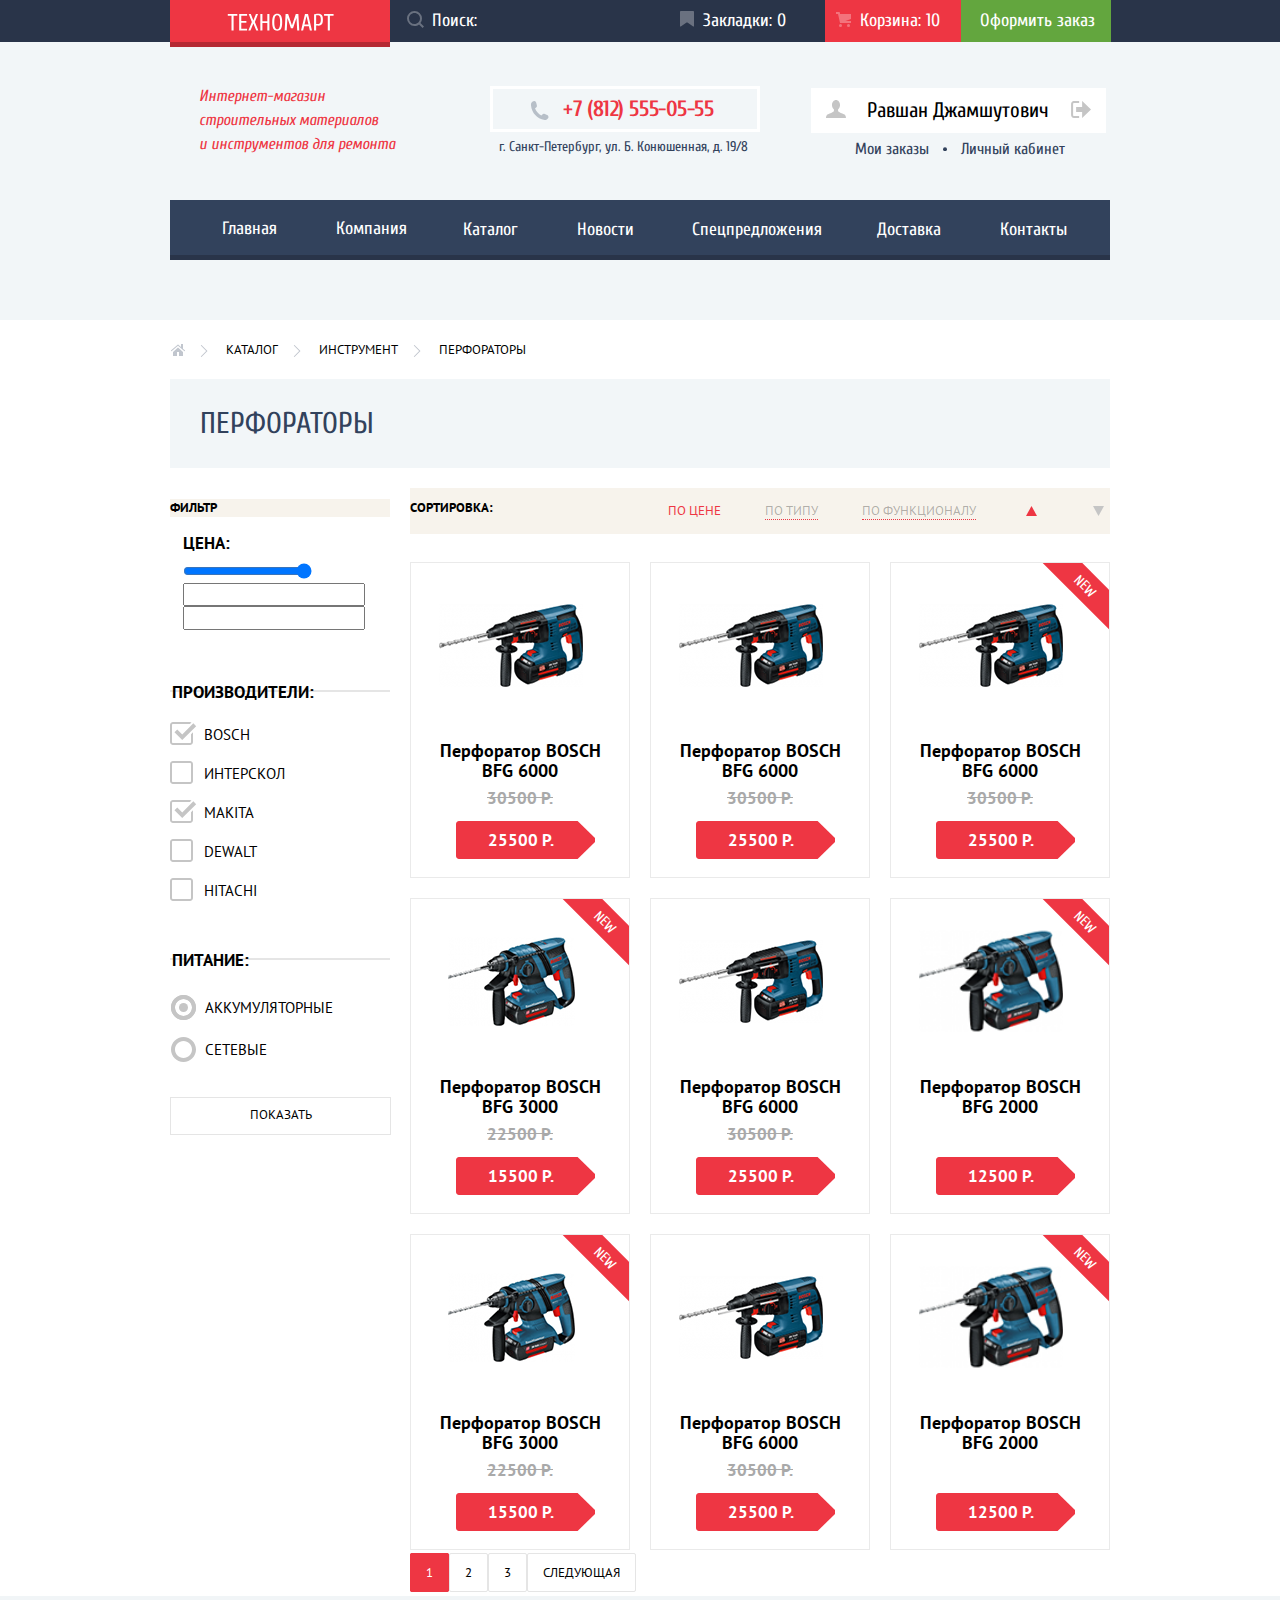
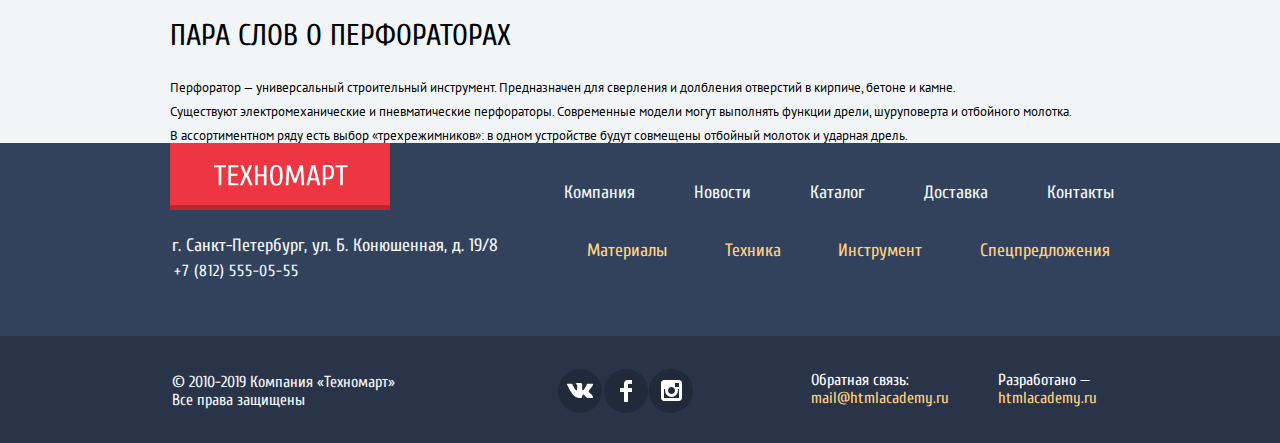
==== catalog.html @ ece0a69c "размеры" ====
<!DOCTYPE html>
<html lang="ru" class="page">

<head>
  <meta charset="utf-8" />
  <title>Каталог</title>
  <link
    href="https://fonts.googleapis.com/css2?family=Cuprum:ital,wght@0,400;0,700;1,400;1,700&family=PT+Sans:ital,wght@0,400;0,700;1,400;1,700&display=swap"
    rel="stylesheet">
  <link rel="stylesheet" href="css/normalize.css">
  <link rel="stylesheet" href="css/style.css" />
</head>

<body class="page_body">
  <header>
    <div class="header_wrapper">
      <div class="container">
        <div class="header_line"><a href="index.html" class="logo"><img src="img/logo-technomart.svg" width="107"
              height="17" alt="Магазин Техномарт." /></a>
          <form action="https://echo.htmlacademy.ru" method="get" class="search_form"><label for="search_field"
              class="visually_hidden">поле ввода для поиска по сайту.</label><input class="search_input" type="search"
              name="search_field" id="search_field" placeholder="Поиск:" /><button type="submit"
              aria-label="кнопка поиска." class="search_btn"><svg xmlns="http://www.w3.org/2000/svg" width="17"
                height="17" viewbox="0 0 17 17" aria-hidden="true">
                <path fill="#ffffff"
                  d="M17 15.586l-3.542-3.542A7.465 7.465 0 0 0 15 7.5 7.5 7.5 0 1 0 7.5 15c1.71 0 3.282-.579 4.544-1.542L15.586 17 17 15.586zM2 7.5C2 4.467 4.467 2 7.5 2 10.532 2 13 4.467 13 7.5c0 3.032-2.468 5.5-5.5 5.5A5.506 5.506 0 0 1 2 7.5z"
                  class="search_icon_path" /></svg></button></form>

          <ul class="header_line_menu">
            <li><a href="#" class="header_bookmarks">Закладки:&nbsp;0</a></li>
            <li><a href="#" class="header_basket not_empty_basket">Корзина:&nbsp;10</a></li>
            <li><a href="#" class="place_your_order ">Оформить&nbsp;заказ</a></li>
          </ul>
        </div>
      </div>
    </div>

    <div class="header_inner_wrapper">
      <div class="container">
        <div class="header_inner">
          <p class="header_inner_description">Интернет-магазин <br />строительных материалов <br />и инструментов для
            ремонта </p>

          <div class="header_contacts_info">
            <a href="tel:+78125550555" aria-label="позвонить нам по номеру +78125550555." class="header_inner_phone">
              +7&nbsp;(812)&nbsp;555-05-55</a>
            <p class="header_inner_address">г. Санкт-Петербург, ул. Б. Конюшенная, д. 19/8</p>
          </div>

          <div class="catalog_user_menu">
            <div class="user_login">
              <a href="">
                <svg class="user_icon" xmlns="http://www.w3.org/2000/svg" width="20" height="18" viewbox="0 0 20 18"
                  aria-labelledby="personal_area">
                  <title id="personal_area">Меню личного кабинета</title>
                  <path fill="#c5c5c5"
                    d="M17.881 14.166c-2.144-.735-4.256-1.666-5.207-2.39-.657-.501-.77-1.618-.517-2.415 1.118-.903 1.864-2.477 1.864-4.278C14.021 2.276 12.221 0 10 0S5.979 2.276 5.979 5.083c0 1.801.746 3.374 1.863 4.277.253.798.141 1.915-.517 2.416-.95.724-3.063 1.654-5.207 2.39S0 18 0 18h20s.025-3.099-2.119-3.834z"
                    class="user_icon" />
                </svg>Равшан Джамшутович</a>

              <a class="log_out" href="">
                <svg xmlns="http://www.w3.org/2000/svg" width="21" height="17" viewbox="0 0 21 17"
                  aria-label="выйти из личного кабинета.">
                  <g fill="#c5c5c5">
                    <path fill="#c5c5c5" d="M21 8.5L12.125 0v6h-6v5h6v6z" />
                    <path fill="#c5c5c5"
                      d="M3.106 13.952V3.048c.018-.376.171-1.057 1.01-1.057h5.027V0H4.116C1.938 0 1.112 1.81 1.087 3.027v10.946C1.112 15.189 1.938 17 4.116 17h5.027v-1.99H4.116c-.839 0-.992-.683-1.01-1.058z" />
                  </g>
                </svg></a>
            </div>
            <div class="user_menu_inner">
              <a class="users_orders" href="">Мои заказы</a>
              <a class="login_sub_title" href="">Личный кабинет</a>
            </div>

          </div>
        </div>
      </div>

      <div class="container">
        <nav class="main_nav">
          <ul>
            <li><a class="main_page_link" href="" aria-label="перейти на главную страницу.">Главная</a></li>
            <li><a class="about_company_link" href="" aria-label="информация о компании.">Компания</a></li>
            <li><a class="catalog_link" href="catalog.html">Каталог</a></li>
            <li><a class="news_link" href="">Новости</a></li>
            <li><a class="special_offers_link" href="">Спецпредложения</a></li>
            <li><a class="delivery_link" href="">Доставка</a></li>
            <li><a class="contacts_link" href="">Контакты</a></li>
          </ul>
        </nav>
      </div>
    </div>
  </header>

  <main>
    <section>
      <div class="container">
        <nav aria-label="навигация по каталогу.">
          <ul class="catalog_nav">
            <li><a class="catalog_nav_home" href="index.html" aria-label="вернуться на главную страницу."></a></li>
            <li><a href="">Каталог</a></li>
            <li><a href="">Инструмент</a></li>
            <li><a href="">Перфораторы</a></li>
          </ul>
        </nav>
      </div>

      <div class="container">
        <h1 class="catalog_title">Перфораторы</h1>
      </div>

      <div class="container">
        <div class="main_catalog">
          <div class="catalog_filter">
            <h2>фильтр</h2>
            <form action="https://echo.htmlacademy.ru" method="POST">
              <fieldset class="range_container">
                <legend>ЦЕНА:</legend><label for="price" class="visually_hidden">Ползунок цены</label><input
                  class="price_range" type="range" name="price" id="price" min="0" max="60000" step="100"
                  value="250000" /><label for="min_price" class="visually_hidden">минимальная цена</label><input
                  type="text" name="input_price_min" id="min_price" /><label for="max_price"
                  class="visually_hidden">максимальная
                  цена</label><input type="text" name="input_price_max" id="max_price" />
              </fieldset>

              <fieldset class="producer_cheсkbox">

                <legend>Производители:</legend>
                <ul class="producer_cheсkbox_inner">
                  <li class="check"><input class="check_input" type="checkbox" name="bosch" id="filter-bosch" checked />
                    <label class="check_box" for="filter-bosch">BOSCH</label>
                  </li>
                  <li class="check"><input class="check_input" type="checkbox" name="interskol"
                      id="filter-interskol" /><label class="check_box" for="filter-interskol"> ИНТЕРСКОЛ</label>
                  </li>
                  <li class="check"><input class="check_input" type="checkbox" name="makita" id="filter-makita"
                      checked />
                    <label class="check_box" for="filter-makita">MAKIta</label>
                  </li>
                  <li class="check"><input class="check_input" type="checkbox" name="dewalt" id="filter-dewalt" /><label
                      class="check_box" for="filter-dewalt"> Dewalt</label>
                  </li>
                  <li class="check"><input class="check_input" type="checkbox" name="hitachi"
                      id="filter-hitachi" /><label class="check_box" for="filter-hitachi"> Hitachi</label>
                  </li>
                </ul>
              </fieldset>

              <fieldset class="battery_radio">

                <legend>ПИТАНИЕ:</legend>
                <ul class="battery_radio_inner">
                  <li class="radio"><input class="radio_input" type="radio" name="supply" value="battery"
                      id="filter-battery" checked />
                    <label class="radio_box" for="filter-battery">Аккумуляторные</label></li>

                  <li class="radio"><input class="radio_input" type="radio" name="supply" value="network"
                      id="filter-network" /><label class="radio_box" for="filter-network">Сетевые</label></li>
                </ul>

              </fieldset><button type="submit" class="show_button">Показать</button>
            </form>
          </div>

          <div class="catalog_list_wrapper">
            <div class="catalog_sort">
              <h2>СОРТИРОВКА:</h2>
              <ul>
                <li class="catalog_sort_inner"><a href="#" aria-label="сортировка по цене.">ПО
                    ЦЕНЕ</a></li>
                <li><a href="#" aria-label="сортировка по типу.">ПО ТИПУ</a></li>
                <li><a href="#" aria-label="сортировка по функционалу.">ПО ФУНКЦИОНАЛУ</a>
                </li>
                <li><button class="sort_button" type="button" autofocus><svg aria-label="отсортировать по возрастанию."
                      width="11" height="10" viewbox="0 0 11 10" fill="none" xmlns="http://www.w3.org/2000/svg">
                      <path d="M5.5 0L11 10L0 10" fill="#231F20" class="sort_button_up" /></svg></button></li>
                <li><button class="sort_button" type="button"><svg aria-label="отсортировать по убыванию."
                      xmlns="http://www.w3.org/2000/svg" width="11" height="10" viewbox="0 0 11 10">
                      <path fill="#231F20" d="M5.5 10L0 0h11" class="sort_button_down" /></svg></button></li>
              </ul>
            </div>
            <ul class="catalog_list">
              <li>
                <div class="merchandise">
                  <p class="new_text invisible">new</p>
                  <div class="merchandise_img_wrapper">
                    <img class="merchandise_img" src="img/catalog/bfg6000.png" aria-hidden="true"
                      alt="Перфоратор BOSCH bfg 6000." width="144" height="128" />
                  </div>
                  <div class="merchandise_description">
                    <p class="merchandise_name">Перфоратор BOSCH</p>
                    <p class="merchandise_name">BFG 6000</p>
                    <p class="merchandise_price">30500 Р.</p>
                    <p class="merchandise_discount"> 25500 Р.</p>
                  </div>
                  <div class="merchandise_btn">
                    <button class="buy_btn" type="button">КУПИТЬ </button><button class="bookmarks_btn" type="button"
                      aria-label="добавить товар в закладки.">В закладки</button></div>
                </div>

              </li>
              <li>
                <div class="merchandise">
                  <p class="new_text invisible">new</p>
                  <div class="merchandise_img_wrapper">
                    <img class="merchandise_img" src="img/catalog/bfg6000.png" aria-hidden="true"
                      alt="Перфоратор BOSCH bfg 6000." width="144" height="128" />
                  </div>
                  <div class="merchandise_description">
                    <p class="merchandise_name">Перфоратор BOSCH</p>
                    <p class="merchandise_name">BFG 6000</p>
                    <p class="merchandise_price">30500 Р.</p>
                    <p class="merchandise_discount">25500 Р.</p>
                  </div>
                  <div class="merchandise_btn">
                    <button class="buy_btn" type="button">КУПИТЬ </button><button class="bookmarks_btn" type="button"
                      aria-label="добавить товар в закладки.">В закладки</button>
                  </div>
                </div>
              </li>
              <li>
                <div class="merchandise">
                  <p class="new_text ">new</p>
                  <div class="merchandise_img_wrapper">
                    <img class="merchandise_img" src="img/catalog/bfg6000.png" aria-hidden="true"
                      alt="Перфоратор BOSCH bfg 6000." width="144" height="128" />
                  </div>
                  <div class="merchandise_description">
                    <p class="merchandise_name">Перфоратор BOSCH</p>
                    <p class="merchandise_name">BFG 6000</p>
                    <p class="merchandise_price">30500 Р.</p>
                    <p class="merchandise_discount">25500 Р.</p>
                  </div>
                  <div class="merchandise_btn"><button class="buy_btn" type="button">КУПИТЬ </button><button
                      class="bookmarks_btn" type="button" aria-label="добавить товар в закладки.">В закладки</button>
                  </div>
                </div>
              </li>
              <li>
                <div class="merchandise">
                  <p class="new_text">new</p>
                  <div class="merchandise_img_wrapper">
                    <img src="img/catalog/bfg3000.png" aria-hidden="true" alt="Перфоратор BOSCH bfg 3000." width="127"
                      height="112" />
                  </div>
                  <div class="merchandise_description">
                    <p class="merchandise_name">Перфоратор BOSCH </p>
                    <p class="merchandise_name"> BFG 3000 </p>
                    <p class="merchandise_price">22500 Р.</p>
                    <p class="merchandise_discount">15500 Р.</p>
                  </div>
                  <div class="merchandise_btn"><button class="buy_btn" type="button">КУПИТЬ </button><button
                      class="bookmarks_btn" type="button" aria-label="добавить товар в закладки.">В закладки</button>
                  </div>
                </div>
              </li>
              <li>
                <div class="merchandise">
                  <p class="new_text invisible">new</p>
                  <div class="merchandise_img_wrapper">
                    <img src="img/catalog/bfg6000.png" aria-hidden="true" alt="Перфоратор BOSCH bfg 6000." width="144"
                      height="128" />
                  </div>
                  <div class="merchandise_description">
                    <p class="merchandise_name">Перфоратор BOSCH</p>
                    <p class="merchandise_name">BFG 6000</p>
                    <p class="merchandise_price">30500 Р.</p>
                    <p class="merchandise_discount">25500 Р.</p>
                  </div>
                  <div class="merchandise_btn"><button class="buy_btn" type="button">КУПИТЬ </button><button
                      class="bookmarks_btn" type="button" aria-label="добавить товар в закладки.">В закладки</button>
                  </div>
                </div>
              </li>
              <li>
                <div class="merchandise">
                  <p class="new_text">new</p>
                  <div class="merchandise_img_wrapper">
                    <img src="img/catalog/bfg2000.png" aria-hidden="true" alt="Перфоратор BOSCH bfg 2000." width="144"
                      height="128" />
                  </div>
                  <div class="merchandise_description">
                    <p class="merchandise_name">Перфоратор BOSCH </p>
                    <p class="merchandise_name">BFG 2000 </p>
                    <p class="merchandise_price invisible">30500 Р.
                    </p>
                    <p class="merchandise_discount">12500 Р.</p>
                  </div>
                  <div class="merchandise_btn"><button class="buy_btn" type="button">КУПИТЬ </button><button
                      class="bookmarks_btn" type="button" aria-label="добавить товар в закладки.">В закладки</button>
                  </div>
                </div>
              </li>
              <li>
                <div class="merchandise">
                  <p class="new_text">new</p>
                  <div class="merchandise_img_wrapper">
                    <img src="img/catalog/bfg3000.png" aria-hidden="true" alt="Перфоратор BOSCH bfg 3000." width="127"
                      height="112" />
                  </div>
                  <div class="merchandise_description">
                    <p class="merchandise_name">Перфоратор BOSCH </p>
                    <p class="merchandise_name"> BFG 3000 </p>
                    <p class="merchandise_price">22500 Р.</p>
                    <p class="merchandise_discount">15500 Р.</p>
                  </div>
                  <div class="merchandise_btn">
                    <button class="buy_btn" type="button">КУПИТЬ </button>
                    <button class="bookmarks_btn" type="button" aria-label="добавить товар в закладки.">В
                      закладки</button></div>
                </div>
              </li>
              <li>
                <div class="merchandise">
                  <p class="new_text invisible">new</p>
                  <div class="merchandise_img_wrapper">
                    <img src="img/catalog/bfg6000.png" aria-hidden="true" alt="Перфоратор BOSCH bfg 6000." width="144"
                      height="128" />
                  </div>
                  <div class="merchandise_description">
                    <p class="merchandise_name">Перфоратор BOSCH</p>
                    <p class="merchandise_name">BFG 6000</p>
                    <p class="merchandise_price">30500 Р.</p>
                    <p class="merchandise_discount">25500 Р.</p>
                  </div>
                  <div class="merchandise_btn"><button class="buy_btn" type="button">КУПИТЬ </button><button
                      class="bookmarks_btn" type="button" aria-label="добавить товар в закладки.">В закладки</button>
                  </div>
                </div>
              </li>
              <li>
                <div class="merchandise">
                  <p class="new_text">new</p>
                  <div class="merchandise_img_wrapper">
                    <img src="img/catalog/bfg2000.png" aria-hidden="true" alt="Перфоратор BOSCH bfg 2000." width="144"
                      height="128" />
                  </div>
                  <div class="merchandise_description">
                    <p class="merchandise_name">Перфоратор BOSCH </p>
                    <p class="merchandise_name">BFG 2000 </p>
                    <p class="merchandise_price invisible">30500 Р.
                    </p>
                    <p class="merchandise_discount">12500 Р.</p>
                  </div>
                  <div class="merchandise_btn"><button class="buy_btn" type="button">КУПИТЬ</button><button
                      class="bookmarks_btn" type="button" aria-label="добавить товар в закладки.">В закладки</button>
                  </div>
                </div>
              </li>
            </ul>
            <ul class="page_list">
              <li class="page_list_inner"><a href="">1</a></li>
              <li><a href="">2</a></li>
              <li><a href="">3</a></li>
              <li><a href="" aria-label="перейти на следующую страницу каталога">СЛЕДУЮЩАЯ</a></li>
            </ul>
          </div>
        </div>
      </div>

      <div class="write_us_wrapper">
        <div class="write_us_button">
          <button class="close_button" type="button">
            <svg enable-background="new 0 0 21 21" height="21" viewbox="0 0 21 21" width="21"
              xmlns="http://www.w3.org/2000/svg">
              <path class="close_button_icon"
                d="m13.273 10.5 7.422-7.422c.389-.389.389-1.025 0-1.414l-1.359-1.359c-.389-.389-1.025-.389-1.414 0l-7.422 7.422-7.422-7.422c-.389-.389-1.025-.389-1.414 0l-1.359 1.359c-.389.389-.389 1.025 0 1.414l7.422 7.422-7.421 7.422c-.389.389-.389 1.025 0 1.414l1.359 1.359c.389.389 1.025.389 1.414 0l7.422-7.422 7.422 7.422c.389.389 1.025.389 1.414 0l1.359-1.359c.389-.389.389-1.025 0-1.414z"
                fill="#ee3643" /></svg>
          </button>
        </div>
        <div class="catalog_popup ">

          <div class="catalog_popup_wrapper"><img src="img/svg/icon-mark.svg" alt="Товар добавлен в корзину."
              aria-hidden="true">
            <p>Товар добавлен в корзину!</p>
          </div>

          <div class="catalog_popup_inner"><a href="" class="lose_button">ОФОРМИТЬ ЗАКАЗ</a><button type="button"
              class="continue_shopping">ПРОДОЛЖИТЬ
              ПОКУПКИ</button></div>
        </div>
      </div>


    </section>
    <section class="about_hammer_drill">
      <div class="container">
        <h2>ПАРА СЛОВ О ПЕРФОРАТОРАХ</h2>
        <p>Перфоратор — универсальный строительный инструмент. Предназначен для сверления и долбления отверстий в
          кирпиче,
          бетоне и камне. <br />Существуют электромеханические и пневматические перфораторы. Современные модели могут
          выполнять функции дрели,
          шуруповерта и отбойного молотка. <br />В ассортиментном ряду есть выбор «трехрежимников»: в одном устройстве
          будут совмещены отбойный молоток и ударная дрель. </p>
      </div>
    </section>
  </main>

  <footer class="footer">
    <div class="footer_wrapper">
      <div class="container">
        <div class="footer_line">
          <div>
            <a href="index.html" class="logo">
              <img src="img/logo-technomart.svg" width="135" height="21" alt="Магазин Техномарт." />
            </a>
            <p class="footer_address">г. Санкт-Петербург, ул. Б. Конюшенная, д. 19/8</p>
            <a class="footer_phone" href="tel:+7 (812) 555-05-5" aria-label="позвонить нам по номеру +78125550555.">+7
              (812)
              555-05-55</a>
          </div>

          <div class="footer_menu_wrapper">

            <ul class="footer_menu">
              <li><a href="" aria-label="информация о компании.">Компания</a></li>
              <li><a href="" aria-label="новости компании.">Новости</a></li>
              <li><a href="catalog.html">Каталог</a></li>
              <li><a href="">Доставка</a></li>
              <li><a href="">Контакты</a></li>
            </ul>


            <ul class="footer_menu_yellow">
              <li><a href="">Материалы</a></li>
              <li><a href="">Техника</a></li>
              <li><a href="">Инструмент</a></li>
              <li><a href="">Спецпредложения</a></li>
            </ul>

          </div>
        </div>
      </div>
    </div>

    <div class="footer_inner_wrapper">
      <div class="container">
        <div class="footer_inner">
          <p>
            © 2010-2019 Компания «Техномарт» <br />
            Все права защищены
          </p>

          <ul class="social_network">
            <li>
              <a href="" class="vk_icon"></a>
            </li>
            <li>
              <a href="" class="fb_icon"></a>
            </li>
            <li>
              <a href="" class="insta_icon"> </a>
            </li>
          </ul>

          <div class="feedback">
            <p>
              Обратная связь:<br />
              <a href="mailto:mail@htmlacademy.ru" aria-label="написать письмо нам на почту."
                class="yellow_color">mail@htmlacademy.ru</a>
            </p>

            <p>
              Разработано &mdash; <br />
              <a href="https://htmlacademy.ru/intensive/htmlcss" aria-label="перейти на сайт разработчиков."
                class="yellow_color">
                htmlacademy.ru
              </a>
            </p>
          </div>
        </div>
      </div>
    </div>
  </footer>
  <!-- <script type="module" src="./js/script.js"></script> -->
</body>

</html>
---- css/style.css ----
*,
*::before,
*::after {
  box-sizing: border-box;
}

:root {
  --desaturated-blue: #293449;
  --dark-blue: #161D29;
  --ebony-clay: #212A3A;
  --grayish-white: #f2f6f8;
  --classic-white: #FFFFFF;
  --classic-white-shadown: rgba(255, 255, 255, 0.3);
  --gallery: #EAEAEA;
  --merino: #F9F5F0;
  --classic-red: #EE3643;
  --dark-red: #BA2732;
  --brick_red: #CA2C37;
  --green: #63A63E;
  --light-green: #5FBB2D;
  --dark-green: #518534;
  --bilbao: #367315;
  --classic-black: #000000;
  --classic-black-opacity: rgba(0, 0, 0, 0.24);
  --classic-black-opacity-30: rgba(0, 0, 0, 0.3);
  --classic-black-opacity-15: rgba(0, 0, 0, 0.15);
  --classic-black-opacity-10: rgba(0, 0, 0, 0.10);
  --basic-sea: #32425c;
  --basic-sienna: #ffd180;
  --basic-sea-light: #f1f5f7;
  --basic-white: #F3F7F9;
  --basic-gray: #a9a9a9;
  --basic-gray-shadown: rgba(169, 169, 169, 0.3);
  --dark-gray: #3D546F;
  --iron: #D7DCDE;
  --classic-yellow: #FFBF47;
  --classic-blue: #3BBCE3;
  --classic-pink: #DC91D8;
  --feijoa: #8ED78F;
  --light-gray: #C5C5C5;
  --light_shade_of_gray: #E5E5E5;
  --ecru-white: #F7F3EC;
  --bleach: #F4F4F4;
  --seashell: #F1F1F1;
  --dark-steel-blue: #1D2739;
  --silver: rgba(197, 197, 197, 0.3);
}

body {
  min-width: 1220px;
  padding: 0;
  font-family: "PT Sans", "Tahoma", sans-serif;
  font-size: 14px;
  background-color: var(--classic-white);
  color: var(--classic-black);
}

img {
  max-width: 100%;
  height: auto;
}

a {
  text-decoration: none;
  color: var(--classic-black);
}

.visually_hidden {
  position: absolute;
  clip: rect(0 0 0 0);
  width: 1px;
  height: 1px;
  margin: -1px;
}

.hidden {
  display: none;
}

.container {
  width: 960px;
  margin: 0 auto;
  padding: 0 10px;
}

/* Grid */

.page {
  height: 100%;
}

.page_body {
  min-height: 100%;
  display: grid;
  grid-template-rows: min-content 1fr min-content;
  align-content: start;
}

/*  header_line  */

.header_wrapper {
  width: 100%;
  background-color: var(--desaturated-blue);
  height: 42px;

}

.header_inner_wrapper {
  width: 100%;
  background-color: var(--grayish-white);
  height: 278px;
}

.header_line {
  display: flex;
  align-items: stretch;
  background-color: var(--desaturated-blue);
  margin: 0px;
  font-size: 18px;
  line-height: 24px;
  font-family: "Cuprum", "Tahoma", sans-serif;
}

.header_line_menu {
  display: flex;
  align-items: center;
  height: 42px;
  width: 450px;
}

.header_line ul {
  margin: 0px;
  padding: 0px;
}

.header_line a {
  color: var(--classic-white);
}

.header_line li {
  list-style: none;
}

.header_bookmarks {
  position: relative;
  display: inline-block;
  padding-top: 9px;
  padding-right: 26px;
  padding-bottom: 9px;
  padding-left: 43px;
}

.header_bookmarks::before {
  position: absolute;
  content: "";
  width: 14px;
  height: 16px;
  background-image: url(../img/svg/icon-bookmark.svg);
  background-repeat: no-repeat;
  background-position: 0 0;
  top: 11px;
  left: 20px;
  opacity: 0.3;
}

.header_bookmarks:hover::before,
.header_bookmarks:active::before,
.header_bookmarks:focus::before {
  opacity: 1;
}

.header_basket {
  position: relative;
  padding-top: 9px;
  padding-right: 15px;
  padding-bottom: 9px;
  padding-left: 23px;
  display: block;
  margin-left: 13px;
  width: 136px;
  text-align: center;
}

.place_your_order {
  display: inline-block;
  background-color: var(--green);
  padding-left: 19px;
  padding-right: 18px;
  padding-top: 9px;
  padding-bottom: 9px;
  margin-left: 0px;
  width: 150px;

}

.place_your_order:active {
  opacity: 0.85;
}

.place_your_order:hover {
  background-color: var(--light-green);
}

.header_bookmarks:active,
.header_basket:active {
  background-color: var(--dark-blue);
  opacity: 0.5;
}


.header_basket::before {
  position: absolute;
  content: "";
  width: 15px;
  height: 15px;
  background-image: url(../img/svg/icon-cart.svg);
  background-repeat: no-repeat;
  background-position: 0 0;
  top: 12px;
  left: 11px;
  opacity: 0.3;
}

.header_basket:hover::before,
.header_basket:active::before,
.header_basket:focus::before {
  opacity: 1;
}

.not_empty_basket {
  background-color: var(--classic-red);
  padding-left: 28px;
}


.logo {
  display: block;
  width: 220px;
  height: 47px;
  text-align: center;
  line-height: 52px;
  background-color: var(--classic-red);
  box-shadow: inset 0px -5px 0px var(--classic-black-opacity);

}

.logo:active {
  background-color: var(--dark-red);
}


.search_form {
  position: relative;
}

.search_btn {
  background-color: transparent;
  padding: 0;
  border: none;
  position: absolute;
  top: 11px;
  left: 17px;
}

.search_btn:hover .search_icon_path {
  opacity: 1;
}


.search_input {
  padding-left: 42px;
  background-color: transparent;
  border-style: none;
  height: 42px;
  width: 270px;
  outline: none;
  /* padding-top: 7px; */
  font-size: 18px;
  line-height: 42px;
}


.search_input:active,
.search_input:focus {
  background-color: var(--classic-white);
}

.search_input:hover+.search_btn .search_icon_path {
  fill: var(--classic-white);
  opacity: 1;
}

.search_input:active+.search_btn .search_icon_path,
.search_input:focus+.search_btn .search_icon_path {
  fill: var(--classic-red);
  opacity: 1;
}



.search_icon_path {
  opacity: 0.3;
}

.search_icon:active {
  fill: var(--classic-red);
}

.search_input::-webkit-input-placeholder {
  color: var(--classic-white);
  font-size: 18px;
  line-height: 24px;
  height: 42px;
}

.search_input::-moz-placeholder {
  color: var(--classic-white);
  font-size: 18px;
  line-height: 24px;
  opacity: 1;
  height: 42px;
}

.search_input:-ms-input-placeholder {
  color: var(--classic-white);
  font-size: 18px;
  line-height: 24px;
}

.search_input:-moz-placeholder {
  color: var(--classic-white);
  font-size: 18px;
  line-height: 24px;
  opacity: 1;
  height: 42px;
}


/*header_inner*/

.header_inner {
  display: flex;
  align-items: center;
  margin: 0px;
  font-family: "Cuprum", "Tahoma", sans-serif;
  background-color: var(--grayish-white);
  padding-top: 40px;
  padding-bottom: 42px;

}

.header_inner_index {
  padding-bottom: 41px;
}

.header_inner_description {
  font-style: italic;
  font-size: 16px;
  line-height: 24px;
  color: var(--classic-red);
  margin: 0px;
  padding-left: 29px;
}

.header_contacts_info {
  display: flex;
  flex-direction: column;
  position: relative;
  margin-left: 51px;
}

.header_inner_phone {
  position: relative;
  font-weight: bold;
  font-size: 22px;
  line-height: 28px;
  border: 3px solid var(--classic-white);
  color: var(--classic-red);
  padding-top: 6px;
  width: 270px;
  text-align: center;
  margin-left: 44px;
  padding-left: 27px;
  margin-bottom: 22px;
  padding-bottom: 6px;
  letter-spacing: -0.02em;
}

.header_inner_phone::before {
  position: absolute;
  content: "";
  width: 19px;
  height: 19px;
  background-image: url(../img/svg/icon-phone.svg);
  background-repeat: no-repeat;
  background-position: 0 0;
  top: 12px;
  left: 37px;
}

.header_inner_address {
  font-size: 14px;
  line-height: 24px;
  color: var(--basic-sea);
  margin: 0px;
  position: absolute;
  top: 49px;
  left: 53px;
}

.header_user_menu {
  display: flex;
  justify-content: space-between;
  margin-bottom: 26px;
  margin-left: 69px;
  margin-top: 6px;
}

.user_menu_inner {
  display: flex;
  align-items: center;
  margin-top: 7px;
  margin-left: 50px;
}

.login {
  background-color: var(--classic-white);
  font-family: "Cuprum", "Tahoma", sans-serif;
  font-size: 21px;
  line-height: 21px;
  color: var(--classic-black);
  padding-top: 11px;
  padding-bottom: 12px;
  padding-left: 45px;
  padding-right: 27px;
  width: 121px;
  position: relative;
  margin-right: 10px;
  height: 45px;

}

.catalog_user_menu {
  flex-wrap: wrap;
  display: flex;
  justify-content: space-between;
  flex-direction: column;
  position: relative;
}

.login_icon {
  position: absolute;
  left: 18px;
  top: 14px;
}

.login:hover .login_icon {
  fill: var(--basic-gray);

  /*вот цвет, который взял из фигмы, но на странице он не совпадает с тем, что в макете*/
}


.login:hover,
.registration:hover {
  color: var(--classic-red);
}

.login:active .login_icon,
.login:active {
  fill: var(--light-gray);
  color: var(--light-gray);
}


.registration {
  background-color: var(--classic-white);
  font-size: 21px;
  line-height: 21px;
  font-family: "Cuprum", "Tahoma", sans-serif;
  color: var(--classic-black);
  padding-top: 11px;
  padding-bottom: 12px;
  padding-left: 24px;
  padding-right: 23px;
  height: 45px;
}

.registration:active {
  color: var(--light-gray);
}

.user_field {
  position: relative;
}

.user_login {
  background-color: var(--classic-white);
  font-size: 21px;
  color: var(--classic-black);
  position: relative;
  padding-left: 56px;
  padding-right: 57px;
  padding-top: 10px;
  padding-bottom: 11px;
  margin-top: 6px;
  margin-left: 51px;
}

.log_out {
  position: absolute;
  background-color: var(--classic-white);
  right: 15px;
  top: 50%;
  transform: translateY(-50%);
}

.log_out:hover path {
  fill: var(--dark-gray);
}

.user_icon {
  position: absolute;
  left: 15px;
  top: 12px;
}

.user_login:hover .user_icon {
  fill: var(--dark-gray);
}


.main_page_link {
  padding-top: 17px;
  padding-left: 52px;
  padding-bottom: 19px;
  padding-right: 27px;
}

.about_company_link {
  padding-left: 32px;
  padding-top: 17px;
  padding-bottom: 19px;
  padding-right: 25px;
}

.catalog_link {
  padding: 18px 31px;
}

.news_link {
  padding: 17px 28px;
}

.special_offers_link {
  padding: 18px 30px;
}

.delivery_link {
  padding: 18px 25px;
}

.contacts_link {
  padding: 18px 34px;
}

.main_nav ul {
  display: flex;
  flex-wrap: wrap;
  background-color: var(--basic-sea);
  margin-bottom: 60px;
  padding: 0;
  align-items: center;
  box-shadow: inset 0px -5px 0px var(--desaturated-blue);
}

.main_nav a {
  color: var(--classic-white);
  font-size: 18px;
  line-height: 24px;
  font-family: "Cuprum", "Tahoma", sans-serif;
  display: block;

}

.main_nav li {
  display: block;
  list-style: none;

}

.main_nav a:hover {
  background-color: var(--desaturated-blue);
}

.main_nav a:active {
  opacity: 0.5;
  background-color: var(--dark-steel-blue);
}

.main_nav ul {
  margin: 0px;
}

.login_sub_title {
  position: relative;
  padding-left: 32px;
}

.users_orders {
  padding-left: 45px;
}

.login_sub_title,
.users_orders {
  font-size: 16px;
  line-height: 18px;
  color: var(--basic-sea);
  font-family: "Cuprum", "Tahoma", sans-serif;
}

.login_sub_title:hover,
.users_orders:hover {
  color: var(--classic-red);
}

.login_sub_title::before {
  content: "";
  background-color: var(--basic-sea);
  clip-path: circle(50%);
  height: 4px;
  width: 4px;
  display: block;
  position: absolute;
  top: 7px;
  right: 118px;
}

.login_sub_title:hover::before {
  background-color: var(--classic-red);
}

.login_sub_title:active::before {
  background-color: var(--light-gray);
}

.users_orders:active,
.login_sub_title:active,
.user_login:active .user_icon,
.log_out:active path,
.user_login:active {
  color: var(--light-gray);
  fill: var(--light-gray);
}


.main_catalog {
  display: grid;
  grid-template-columns: 220px 1fr;
  gap: 20px;
}

.catalog_nav {
  margin: 0px;
  padding: 0px;
  display: flex;
  justify-content: space-between;
  width: 356px;
  align-items: center;
  padding-top: 21px;
}

.catalog_nav a {
  font-size: 13px;
  line-height: 18px;
  color: var(--classic-black);
  text-transform: uppercase;
  margin: 0px;
  padding: 0px;
}



.catalog_nav li {
  position: relative;
  list-style: none;
  display: flex;
  align-items: center;
  height: 18px;
}

.catalog_nav li::after {
  position: absolute;
  content: "";
  width: 8px;
  height: 12px;
  background-image: url(../img/svg/icon-right-small.svg);
  background-repeat: no-repeat;
  background-position: 0 0;
  top: 4px;
  right: -1.64em;
}

.catalog_nav li:last-child::after {
  display: none;
}

.catalog_nav_home {
  content: "";
  width: 15px;
  height: 12px;
  background-image: url(../img/svg/icon-home.svg);
  background-repeat: no-repeat;
  background-position: 0 0;

}


.catalog_title {
  font-family: "Cuprum", "Tahoma", sans-serif;
  background-color: var(--grayish-white);
  text-transform: uppercase;
  font-size: 30px;
  line-height: 30px;
  color: var(--basic-sea);
  font-weight: normal;
  padding-left: 30px;
  padding-top: 30px;
  padding-bottom: 29px;

}

.catalog_sort {
  display: flex;
  justify-content: space-between;
  background-color: var(--ecru-white)
}

.catalog_sort h2 {
  color: var(--classic-black);
  font-size: 13px;
  line-height: 18px
}

.catalog_sort li {
  list-style: none;
}

.catalog_sort a {
  font-size: 13px;
  line-height: 18px;
  text-transform: uppercase;
  border-bottom: 1px dotted var(--classic-red);

  color: var(--classic-black-opacity-30);
  outline: none;
}

.catalog_sort a:hover {
  opacity: 1;
  border-bottom: 1px solid var(--classic-red);
}

.catalog_sort a:active,
.catalog_sort a:focus {
  border-bottom: none;
  color: var(--classic-red);
  opacity: 1;
}

.catalog_sort ul {
  padding: 0px;
  display: flex;
  justify-content: space-between;
  width: 442px;
}

.catalog_sort_inner a {
  border-bottom: none;
  color: var(--classic-red);
  opacity: 1;
}

.catalog_sort_inner a:hover {
  border-bottom: none;
}

.sort_button {
  outline: none;
  border-style: none;
  background-color: transparent;
}

.sort_button_up,
.sort_button_down {
  fill: var(--light-gray);
}

.sort_button:hover .sort_button_up,
.sort_button:hover .sort_button_down {
  fill: var(--classic-black);
}

.sort_button:focus .sort_button_up,
.sort_button:focus .sort_button_down {
  fill: var(--classic-red);
}



.catalog_filter fieldset {
  font-size: 15px;
  line-height: 19px;
  text-transform: uppercase;
  color: var(--classic-black);
  border: 0px;
}

.catalog_filter legend {
  font-weight: bold;
  font-size: 17px;
  line-height: 30px;
  color: var(--classic-black);
  text-transform: uppercase;
}

.catalog_filter li {
  list-style: none;
}

.catalog_filter h2 {
  font-size: 13px;
  line-height: 18px;
  color: var(--classic-black);
  background-color: var(--ecru-white);
  text-transform: uppercase;
}

.producer_cheсkbox {
  padding: 0;
  margin-top: 38px;
  padding-left: 0px;
  margin-right: 10px;
  position: relative;
}

.producer_cheсkbox_inner {
  padding: 0;
  padding-left: 15px;
  padding-top: 3px;
}

.producer_cheсkbox li {
  padding-bottom: 20px;
}

.producer_cheсkbox::before {
  position: absolute;
  content: " ";
  width: 220px;
  height: 2px;
  border: none;
  background-color: var(--classic-black-opacity-10);
  display: block;
top: -17px;
    left: -2px;
}

.battery_radio::before {
  position: absolute;
  content: " ";
  width: 220px;
  height: 2px;
  border: none;
  background-color: var(--classic-black-opacity-10);
  display: block;
  top: -17px;
  left: -2px;
}

.check {
  position: relative;
  padding-bottom: 18px;

}

.check_input {
  opacity: 0;
}

.battery_radio {
  padding: 0;
  margin-top: 10px;
  position: relative;
}

.battery_radio_inner {
  padding: 0;
  margin: 0;
  padding-left: 33px;
  padding-top: 23px;
}

.check_box::before {
  content: url('data:image/svg+xml,%3Csvg xmlns="http://www.w3.org/2000/svg" width="23" height="23" viewBox="0 0 23 23"%3E%3Cpath fill="%23c5c5c5" d="M20 2c.542 0 1 .458 1 1v17c0 .542-.458 1-1 1H3c-.542 0-1-.458-1-1V3c0-.542.458-1 1-1h17m0-2H3C1.35 0 0 1.35 0 3v17c0 1.65 1.35 3 3 3h17c1.65 0 3-1.35 3-3V3c0-1.65-1.35-3-3-3z"/%3E%3C/svg%3E');
  width: 23px;
  height: 23px;
  display: inline-block;
  left: -17px;
  top: -3px;
  position: absolute;
}

.check_box::after {
  content: url('data:image/svg+xml,%3Csvg xmlns="http://www.w3.org/2000/svg" width="27" height="23" viewBox="0 0 27 23"%3E%3Cpath fill="%23c5c5c5" d="M7.285 7.486l-2.829 2.829 7.783 7.783L26.171 4.166l-2.828-2.829-11.104 11.102z"/%3E%3Cpath fill="%23c5c5c5" d="M21 20c0 .542-.458 1-1 1H3c-.542 0-1-.458-1-1V3c0-.542.458-1 1-1h16.908L21.493.415A2.96 2.96 0 0 0 20 0H3C1.35 0 0 1.35 0 3v17c0 1.65 1.35 3 3 3h17c1.65 0 3-1.35 3-3v-9.829l-2 2V20z"/%3E%3C/svg%3E%0A');
  width: 27px;
  display: inline-block;
  left: -17px;
  top: -3px;
  position: absolute;
}

.check_input+.check_box::after {
  content: none;
}

.check_input:checked+.check_box::before {
  content: url('data:image/svg+xml,%3Csvg xmlns="http://www.w3.org/2000/svg" width="27" height="23" viewBox="0 0 27 23"%3E%3Cpath fill="%23c5c5c5" d="M7.285 7.486l-2.829 2.829 7.783 7.783L26.171 4.166l-2.828-2.829-11.104 11.102z"/%3E%3Cpath fill="%23c5c5c5" d="M21 20c0 .542-.458 1-1 1H3c-.542 0-1-.458-1-1V3c0-.542.458-1 1-1h16.908L21.493.415A2.96 2.96 0 0 0 20 0H3C1.35 0 0 1.35 0 3v17c0 1.65 1.35 3 3 3h17c1.65 0 3-1.35 3-3v-9.829l-2 2V20z"/%3E%3C/svg%3E%0A');
  width: 27px;
}

.check_input:hover+.check_box::before,
.check_input:focus+.check_box::before {
  content: url('data:image/svg+xml,%3Csvg width="24" height="23" viewBox="0 0 24 23" fill="none" xmlns="http://www.w3.org/2000/svg"%3E%3Cpath fill-rule="evenodd" clip-rule="evenodd" d="M3.16241 0H20.1624C21.8124 0 23.1624 1.35 23.1624 3V20C23.1624 21.65 21.8124 23 20.1624 23H3.16241C1.51241 23 0.162415 21.65 0.162415 20V3C0.162415 1.35 1.51241 0 3.16241 0ZM21.1624 3C21.1624 2.458 20.7044 2 20.1624 2H3.16241C2.62041 2 2.16241 2.458 2.16241 3V20C2.16241 20.542 2.62041 21 3.16241 21H20.1624C20.7044 21 21.1624 20.542 21.1624 20V3Z" fill="%23B5B5B5"/%3E%3C/svg%3E%0A');
}

.check_input:checked:hover+.check_box::before,
.check_input:checked:focus+.check_box::before {
  content: url("data:image/svg+xml,%3Csvg width='27' height='23' viewBox='0 0 27 23' fill='none' xmlns='http://www.w3.org/2000/svg'%3E%3Cpath d='M7.44741 7.48604L4.61841 10.315L12.4014 18.098L26.3334 4.16604L23.5054 1.33704L12.4014 12.439L7.44741 7.48604Z' fill='%23B5B5B5'/%3E%3Cpath d='M21.1624 20C21.1624 20.542 20.7044 21 20.1624 21H3.16241C2.62041 21 2.16241 20.542 2.16241 20V3C2.16241 2.458 2.62041 2 3.16241 2H20.0704L21.6554 0.415C21.2034 0.146542 20.6881 0.00329969 20.1624 0H3.16241C1.51241 0 0.162415 1.35 0.162415 3V20C0.162415 21.65 1.51241 23 3.16241 23H20.1624C21.8124 23 23.1624 21.65 23.1624 20V10.171L21.1624 12.171V20Z' fill='%23B5B5B5'/%3E%3C/svg%3E");
}


/* Radio */

.radio {
  position: relative;
  padding-bottom: 23px;
}

.radio_input {
  position: absolute;
  opacity: 0;
}

.radio_box::before {
  position: absolute;
  width: 25px;
  height: 25px;
  content: url('data:image/svg+xml,%3Csvg xmlns="http://www.w3.org/2000/svg" width="25" height="25" viewBox="0 0 25 25"%3E%3Cpath fill="%23c5c5c5" d="M12.5 4c4.687 0 8.5 3.813 8.5 8.5 0 4.687-3.813 8.5-8.5 8.5C7.813 21 4 17.187 4 12.5 4 7.813 7.813 4 12.5 4m0-4C5.597 0 0 5.597 0 12.5S5.597 25 12.5 25 25 19.403 25 12.5 19.403 0 12.5 0z"/%3E%3C/svg%3E');
  left: -34px;
  top: -3px;
}

.radio_box::after {
  position: absolute;
  content: url('data:image/svg+xml,%3Csvg xmlns="http://www.w3.org/2000/svg" width="25" height="25" viewBox="0 0 25 25"%3E%3Cpath fill="%23c5c5c5" d="M12.5 4c4.687 0 8.5 3.813 8.5 8.5 0 4.687-3.813 8.5-8.5 8.5C7.813 21 4 17.187 4 12.5 4 7.813 7.813 4 12.5 4m0-4C5.597 0 0 5.597 0 12.5S5.597 25 12.5 25 25 19.403 25 12.5 19.403 0 12.5 0z"/%3E%3Ccircle fill="%23c5c5c5" cx="12.5" cy="12.5" r="4.5"/%3E%3C/svg%3E');
  left: -34px;
  top: -3px;
}

.radio_input+.radio_box::after {
  content: none;
}

.radio_input:checked+.radio_box::after {
  content: url('data:image/svg+xml,%3Csvg xmlns="http://www.w3.org/2000/svg" width="25" height="25" viewBox="0 0 25 25"%3E%3Cpath fill="%23c5c5c5" d="M12.5 4c4.687 0 8.5 3.813 8.5 8.5 0 4.687-3.813 8.5-8.5 8.5C7.813 21 4 17.187 4 12.5 4 7.813 7.813 4 12.5 4m0-4C5.597 0 0 5.597 0 12.5S5.597 25 12.5 25 25 19.403 25 12.5 19.403 0 12.5 0z"/%3E%3Ccircle fill="%23c5c5c5" cx="12.5" cy="12.5" r="4.5"/%3E%3C/svg%3E');
}

.radio_input:hover+.radio_box::before {
  content: url('data:image/svg+xml,%3Csvg width="26" height="25" viewBox="0 0 26 25" fill="none" xmlns="http://www.w3.org/2000/svg"%3E%3Cpath fill-rule="evenodd" clip-rule="evenodd" d="M0.162354 12.5C0.162354 5.597 5.75935 0 12.6624 0C19.5654 0 25.1624 5.597 25.1624 12.5C25.1624 19.403 19.5654 25 12.6624 25C5.75935 25 0.162354 19.403 0.162354 12.5ZM21.1624 12.5C21.1624 7.813 17.3494 4 12.6624 4C7.97535 4 4.16235 7.813 4.16235 12.5C4.16235 17.187 7.97535 21 12.6624 21C17.3494 21 21.1624 17.187 21.1624 12.5Z" fill="%23B5B5B5"/%3E%3C/svg%3E');
}

.radio_input:checked:hover+.radio_box::after {
  content: url('data:image/svg+xml,%3Csvg width="26" height="25" viewBox="0 0 26 25" fill="none" xmlns="http://www.w3.org/2000/svg"%3E%3Cpath fill-rule="evenodd" clip-rule="evenodd" d="M0.162415 12.5C0.162415 5.597 5.75941 0 12.6624 0C19.5654 0 25.1624 5.597 25.1624 12.5C25.1624 19.403 19.5654 25 12.6624 25C5.75941 25 0.162415 19.403 0.162415 12.5ZM21.1624 12.5C21.1624 7.813 17.3494 4 12.6624 4C7.97541 4 4.16241 7.813 4.16241 12.5C4.16241 17.187 7.97541 21 12.6624 21C17.3494 21 21.1624 17.187 21.1624 12.5Z" fill="%23B5B5B5"/%3E%3Cpath d="M12.6624 17C15.1477 17 17.1624 14.9853 17.1624 12.5C17.1624 10.0147 15.1477 8 12.6624 8C10.1771 8 8.16241 10.0147 8.16241 12.5C8.16241 14.9853 10.1771 17 12.6624 17Z" fill="%23B5B5B5"/%3E%3C/svg%3E');
}



.show_button {
  color: var(--classic-black);
  font-size: 13px;
  line-height: 18px;
  background-color: var(--classic-white);
  outline: none;
  border: 1px solid var(--light_shade_of_gray);
  text-transform: uppercase;
  cursor: pointer;
  padding-top: 8px;
  padding-bottom: 10px;
  padding-left: 79px;
  padding-right: 78px;
  margin-top: 15px;
}

/* Список товаров */

.catalog_list_index {
  padding: 0px;
  list-style: none;
  display: flex;
  justify-content: space-between;
  align-items: center;


}

.catalog_list {
  display: grid;
  grid-template-columns: repeat(3, 220px);
  grid-template-rows: 1fr 1fr 1fr;
  gap: 20px;
  align-items: center;
  padding: 0px;
  margin: 0px;
  padding-top: 28px;

}

.catalog_list li {
  list-style: none;

}

.invisible {
  opacity: 0;
}

.merchandise {
  position: relative;
  display: flex;
  flex-direction: column;
  align-items: center;
  border: 1px solid var(--gallery);
  overflow: hidden;
  padding-bottom: 18px
}


.merchandise p {
  margin: 0;
}

.merchandise:hover,
.merchandise:active,
.merchandise:focus {
  box-shadow: 0px 4px 20px var(--classic-black-opacity-15);
}

.merchandise_img_wrapper {
  height: 150px;
  display: flex;
  align-items: center;
  padding-top: 15px;
  padding-right: 18px;
}

.new_text {
  background-color: var(--classic-red);
  color: var(--classic-white);
  font-size: 14px;
  line-height: 18px;
  font-family: "Cuprum", "Tahoma", sans-serif;
  text-transform: uppercase;

}

.merchandise .new_text {
  padding-top: 6px;
  padding-bottom: 4px;
  padding-left: 40px;
  padding-right: 41px;
  position: absolute;
  transform: rotate(45deg);
  right: -29px;
  top: 9px;
}

.merchandise_btn {
  position: absolute;
  display: flex;
  flex-direction: column;
  justify-content: space-between;
  top: 39%;
  transform: translateY(-100%);
  opacity: 0;
}

.merchandise:hover .merchandise_img_wrapper,
.merchandise:active .merchandise_img_wrapper,
.merchandise:focus .merchandise_img_wrapper {
  opacity: 0;
}

.merchandise:hover .merchandise_btn,
.merchandise:active .merchandise_btn,
.merchandise:focus .merchandise_btn {
  opacity: 1;
}

.buy_btn {
  position: relative;
  background-color: var(--green);
  font-family: "Cuprum", "Tahoma", sans-serif;
  font-size: 14px;
  line-height: 18px;
  border-style: none;
  color: var(--classic-white);
  outline: none;
  box-shadow: inset 0px -3px 0px var(--bilbao);
  border-radius: 2px;
  padding-top: 10px;
  padding-bottom: 10px;
  padding-left: 54px;
  padding-right: 40px;
}

.buy_btn::before {
  position: absolute;
  content: "";
  width: 15px;
  height: 15px;
  background-image: url(../img/svg/icon-cart.svg);
  background-repeat: no-repeat;
  background-position: 0 0;
  top: 10px;
  left: 30px;
  opacity: 0.3;
}

.buy_btn:hover {
  background-color: var(--light-green);
}

.buy_btn:active {
  background-color: var(--dark-green);
}

.bookmarks_btn {
  font-family: "Cuprum", "Tahoma", sans-serif;
  font-size: 14px;
  line-height: 18px;
  border: 2px solid var(--green);
  color: var(--basic-sea);
  outline: none;
  background-color: var(--classic-white);
  border-radius: 2px;
  text-transform: uppercase;
  margin-top: 11px;
  padding: 9px 0px;
  display: block;
  padding-bottom: 7px;
  margin-right: 2px;
}


.bookmarks_btn:hover {
  border-color: var(--basic-sea);
}

.bookmarks_btn:active {
  border-color: var(--basic-sea);
  opacity: 0.5;
}


.merchandise_name {
  font-weight: bold;
  font-size: 18px;
  line-height: 20px;
  color: var(--classic-black);
}

.merchandise_price {
  font-weight: bold;
  font-size: 17px;
  line-height: 18px;
  text-decoration-line: line-through;
  text-transform: uppercase;
  color: var(--basic-gray);
  padding: 8px 0px;

}

.red_button {
  position: absolute;
  background-image: url(../img/svg/red-button.svg);
  height: 38px;
  width: 141px;
  bottom: 15px;
}

.merchandise_description {
  display: flex;
  flex-direction: column;
  align-items: center;
  padding-top: 28px;
}

.merchandise_discount {
  display: flex;
  align-items: center;
  font-weight: bold;
  font-size: 17px;
  line-height: 18px;
  color: var(--classic-white);
  z-index: 1;
  background-image: url(../img/svg/red-button.svg);
  background-position: 11px 6px;
  background-repeat: no-repeat;
  height: 44px;
  width: 150px;
  bottom: 15px;
  padding-left: 43px;
  padding-top: 5px;
}

.main_features h3 {
  font-weight: bold;
  font-size: 24px;
  line-height: 30px;
  font-family: "Cuprum", "Tahoma", sans-serif;
  color: var(--classic-white);
}

.page_list {
  padding: 0px;
  display: flex;
  justify-content: start;

}

.page_list li {
  list-style: none;
}

.page_list a {
  border: 1px solid var(--light_shade_of_gray);
  box-sizing: border-box;
  border-radius: 2px;
  color: var(--classic-black);
  font-size: 13px;
  line-height: 18px;
  padding: 10px 15px;
  align-items: center;
  text-align: center;
}

.page_list_inner a {
  background-color: var(--classic-red);
  border: 1px solid var(--classic-red);
  color: var(--classic-white);
}


.page_list a:hover {
  border: 1px solid var(--light-gray);
}

.page_list_inner a:hover {
  border: 1px solid var(--classic-red);
}


.page_list a:active,
.page_list a:focus {
  border: 1px solid var(--classic-red);
  outline: none;
}

/* Пара слов о перфораторах */

.about_hammer_drill {
  display: flex;
  background-color: var(--basic-sea-light);

}

.about_hammer_drill h2 {
  font-size: 30px;
  line-height: 30px;
  font-family: "Cuprum", "Tahoma", sans-serif;
  text-transform: uppercase;
  font-weight: normal;


}

.about_hammer_drill p {
  font-size: 13px;
  line-height: 24px;
  margin: 0px;
}

/* Блок со слайдером */

.main_features {
  padding: 0px;
  margin: 0px;
  display: grid;
  grid-template-columns: 1fr 1fr 1fr;
  grid-template-rows: 123px 123px 123px;
  align-items: center;
  gap: 18px 20px;
  padding-top: 59px;
}


.materials {
  position: relative;
  background-color: var(--classic-yellow);
  grid-row: 1/2;
  grid-column: 1/2;
  overflow: hidden;
}

.materials_inner {
  padding-left: 23px;
}

.materials::after {
  position: absolute;
  content: "";
  width: 44px;
  height: 65px;
  background-image: url(../img/svg/icon-1.svg);
  background-repeat: no-repeat;
  background-position: 0 0;
  top: 50%;
  transform: translateY(-50%);
  right: 43px;

}

.materials .new_text {
  position: absolute;
  top: -11px;
  right: -29px;
  width: 100px;
  text-align: center;
  transform: rotate(45deg);
  padding-top: 4px;
  padding-bottom: 4px;
  padding-left: 41px;
  padding-right: 41px;
}

.tools {
  background-color: var(--classic-blue);
  grid-row: 1/2;
  grid-column: 2/3;

}

.machinery {
  background-color: var(--classic-pink);
  grid-row: 1/2;
  grid-column: 3/4;

}

.discounts {
  background-color: var(--feijoa);
  grid-row: 2/3;
  grid-column: 3/4;

}

.delivery {
  grid-row: 3/4;
  grid-column: 3/4;
  background-color: var(--classic-yellow);

}

.materials,
.tools,
.machinery,
.discounts,
.delivery {
  height: 100%;
}

.main_features_slider {

  position: relative;
  grid-row: 2/4;
  grid-column: 1/3;

}

.main_features_slider img {
  max-height: 100%;
}

.main_features_slider .lose_button {
  position: absolute;
  left: 20px;
  bottom: 18px;
}

.arrow_left {
  position: absolute;
  top: 56%;
  transform: translateY(-50%);
  border-style: none;
  outline: none;
  background-color: transparent;
  cursor: pointer;
}

.arrow_right {
  position: absolute;
  top: 56%;
  right: 0;
  transform: translateY(-50%);
  border-style: none;
  outline: none;
  background-color: transparent;
  cursor: pointer;
}

.materials a,
.tools a,
.machinery a,
.discounts a,
.delivery a {
  font-size: 14px;
  line-height: 18px;
  font-family: "Cuprum", "Tahoma", sans-serif;
  text-transform: uppercase;
  color: var(--classic-white);
  background-color: var(--classic-white-shadown);
  padding: 10px 0;
  width: 135px;
  display: block;
  text-align: center;

}

.materials a:hover,
.tools a:hover,
.machinery a:hover,
.discounts a:hover,
.delivery a:hover {
  background-color: var(--silver)
}

.materials a:active,
.tools a:active,
.machinery a:active,
.discounts a:active,
.delivery a:active {
  background-color: var(--basic-gray-shadown)
}

.popular {
  background-color: var(--merino);
  display: flex;
  justify-content: space-between;
  align-items: center;

}

.popular h2 {
  font-size: 30px;
  line-height: 30px;
  color: var(--basic-sea);
  font-family: "Cuprum", "Tahoma", sans-serif;
  text-transform: uppercase;
  font-weight: normal;
}


.popular_brand {

  display: grid;
  grid-template-columns: 1fr 1fr 1fr 1fr;
  grid-template-rows: 1fr 1fr;
  gap: 20px;
}

.popular_brand a:hover {
  background-color: var(--gallery);
  box-shadow: 0px 4px 20px var(--classic-black-opacity-15)
}

.popular_brand a:active {
  opacity: 0.5;
}


.services {
  background-color: var(--grayish-white);

}



.services_header {
  display: flex;
  justify-content: space-between;
  align-items: center;
}

.services_header ul {
  padding: 0px;
}

.services .active_button {
  color: var(--basic-sea);
  background-color: var(--classic-white);
}

.services .active_button:hover {
  color: var(--basic-sea);
  background-color: var(--classic-white);
  /* этого нет в дизайне, но я хотя бы так сделал, потому что если навести на активную кнопку то получается ужс */
}

.services h2 {
  font-family: "Cuprum", "Tahoma", sans-serif;
  font-size: 30px;
  line-height: 30px;
  color: var(--classic-black);
  text-transform: uppercase;
  font-weight: normal;
}

.services p {
  font-size: 13px;
  line-height: 24px;
  color: var(--classic-black);
}

.services li {
  list-style: none;
}


.services_slider h2 {
  color: var(--basic-sea);
  text-transform: uppercase;
}

.services_slider_inner {
  display: flex;
  justify-content: space-between;
  align-items: center;
}

.services button {
  background-color: var(--basic-sea);
  color: var(--classic-white);
  outline: none;
  border-style: none;
  font-weight: bold;
  font-size: 21px;
  line-height: 30px;
  font-family: "Cuprum", "Tahoma", sans-serif;
}

.services button:hover {
  background-color: var(--desaturated-blue);
}

.services button:focus {
  color: var(--basic-sea);
  background-color: var(--classic-white);
}


/* ABOUT COMPANY */

.about_company_wrapper {
  display: flex;
  justify-content: space-between;
  align-items: stretch;
  padding-top: 71px;
  padding-bottom: 75px;
}

.about {
  color: var(--classic-black);

}

.about li {
  position: relative;
  list-style: none;
  font-size: 18px;
  line-height: 24px;
  font-family: "Cuprum", "Tahoma", sans-serif;
}

.associate_company {
  padding: 0;
  margin: 0;
  top: 14px;
  left: -36px;
  padding-top: 2px;
  padding-left: 37px;
}


.associate_company :nth-child(1)::before {
  position: absolute;
  content: " ";
  width: 25px;
  height: 2px;
  border: none;
  background-color: var(--classic-red);
  display: block;
  top: 13px;
  left: -37px;
}

.associate_company :nth-child(2) {
  padding-top: 13px;
}

.associate_company :nth-child(2)::before {
  position: absolute;
  content: " ";
  width: 25px;
  height: 2px;
  border: none;
  background-color: var(--classic-red);
  display: block;
  top: 23px;
  left: -37px;
}

.associate_company :nth-child(3) {
  padding-top: 11px;
}

.associate_company :nth-child(3)::before {
  position: absolute;
  content: " ";
  width: 25px;
  height: 2px;
  border: none;
  background-color: var(--classic-red);
  display: block;
  top: 20px;
  left: -37px;
}

.about_text {
  padding-bottom: 27px;
}

.we_can {
  padding-top: 14px;
}

.about h2,
.contacts h2 {
  margin: 0px;
  font-family: "Cuprum", "Tahoma", sans-serif;
  font-size: 30px;
  line-height: 30px;
  text-transform: uppercase;
  font-weight: normal;
  padding-bottom: 23px;

}


.contacts {
  color: var(--classic-black);

  width: 301px;
}

.about p,
.contacts p {
  font-family: "PT Sans", "Tahoma", sans-serif;
  font-size: 13px;
  line-height: 24px;
  margin: 0px;
  padding-top: 0px;
}

.contacts>button {
  margin-top: 21px;
  margin-right: 0px;
  width: 300px;
  padding: 10px 0;
  margin-left: 1px;
}

.contacts>p {
  padding-bottom: 34px;
}

.about a {
  font-family: "Cuprum", "Tahoma", sans-serif;
  text-transform: uppercase;
  color: var(--classic-white);
  font-size: 14px;
  line-height: 18px;
  background-color: var(--classic-red);
  margin-top: 19px;
}

.about_company {
  display: block;
  background-color: var(--classic-red);
  width: 220px;
  text-align: center;
  padding: 10px 39px;
}

.about_company:hover {
  background-color: var(--brick_red);
}

.about_company:active {
  background-color: var(--dark-red);
}

/* POPUP */

.map_popup {
  width: 943px;
  position: fixed;
  top: 50%;
  left: 50%;
  transform: translate(-50%, -50%);
  box-shadow: 0px 4px 20px var(--classic-black-opacity-15);
}

.map_popup .close_button {
  position: absolute;
  top: 13px;
  right: 13px;
}

.map_popup::before {
  position: absolute;
  content: " ";
  width: 940px;
  height: 7px;
  border: none;
  background-color: var(--classic-red);
  display: block;
  top: 0px;
  left: 0px;
}

.write_us_wrapper {
  display: none;
  width: 620px;
  position: fixed;
  top: 50%;
  left: 50%;
  transform: translate(-50%, -50%);
  background-color: var(--classic-white);
  z-index: 2;
  box-shadow: 0px 4px 20px var(--classic-black-opacity-15);
}

.write_us_wrapper_show {
  display: block;
}

.write_us_button {
  position: absolute;
  top: 21px;
  right: 11px;
}

.write_us_wrapper::before {
  position: absolute;
  content: " ";
  width: 620px;
  height: 6px;
  border: none;
  background-color: var(--classic-red);
  display: block;
  top: 1px;
  left: 0px;
}

.write_us_container {
  width: 460px;
  margin: 0 auto;
}

.write_us_inner {
  display: flex;
  justify-content: space-between;
  align-items: center;
  margin-top: 45px;

}

.write_us_area {
  display: flex;
  flex-direction: column;
  width: 460px;
  padding-bottom: 37px;
  font-size: 13px;
  line-height: 24px;
}

.write_us_area label {
  margin-bottom: 10px;
  margin-top: -2px;
}

.write_us label {
  font-size: 18px;
  line-height: 24px;
  font-family: "Cuprum", "Tahoma", sans-serif;
  padding-left: 1px;
}

.user_name_input {
  width: 220px;
}

.write_us input {
  border: 2px solid var(--light-gray);
  border-radius: 2px;
  font-size: 13px;
  line-height: 24px;
  color: var(--basic-gray);
  width: 100%;
  padding: 5px 10px;
  margin-top: 10px;
  margin-bottom: 18px;
}

.write_us textarea {
  border: 2px solid var(--light-gray);
  resize: none;
  border-radius: 2px;
  height: 114px;
  padding-top: 4px;
  padding-left: 9px;

}

.write_us input::-webkit-input-placeholder {
  color: var(--basic-gray);
  font-size: 13px;
  line-height: 24px;
}

.write_us input::-moz-placeholder {
  color: var(--basic-gray);
  font-size: 13px;
  line-height: 24px;
}

.write_us input:-ms-input-placeholder {
  color: var(--basic-gray);
  font-size: 13px;
  line-height: 24px;
}

.write_us input:-moz-placeholder {
  color: var(--basic-gray);
  font-size: 13px;
  line-height: 24px;
}

.write_us textarea::-webkit-input-placeholder {
  color: var(--basic-gray);
  font-size: 13px;
  line-height: 24px;
}

.write_us textarea::-moz-placeholder {
  color: var(--basic-gray);
  font-size: 13px;
  line-height: 24px;
}

.write_us textarea:-ms-input-placeholder {
  color: var(--basic-gray);
  font-size: 13px;
  line-height: 24px;
}

.write_us textarea:-moz-placeholder {
  color: var(--basic-gray);
  font-size: 13px;
  line-height: 24px;
}

.lose_button {
  background-color: var(--classic-red);
  text-transform: uppercase;
  color: var(--classic-white);
  font-size: 14px;
  line-height: 18px;
  font-family: "Cuprum", "Tahoma", sans-serif;
  border-style: none;
  outline: none;
}



.lose_button:hover {
  background-color: var(--brick_red);
}

.lose_button:active {
  background-color: var(--dark-red);
}

.write_us label {
  font-size: 18px;
  line-height: 24px;
  color: var(--classic-black);
  font-family: "Cuprum", "Tahoma", sans-serif;
}

.close_button {
  background-color: transparent;
  border-style: none;
  outline: none;
  padding: 0;
}

.close_button:hover .close_button_icon {
  fill: var(--brick_red);
}

.close_button:active .close_button_icon {
  fill: var(--dark-red);
}

.popup_btn {
  background-color: var(--bleach);
  display: flex;
  justify-content: center;
  padding: 37px 0;
}

.popup_btn .lose_button {
  width: 460px;
  padding: 10px 0;

}

.catalog_popup p {
  font-weight: bold;
  font-size: 24px;
  line-height: 30px;
  font-family: "Cuprum", "Tahoma", sans-serif;
  color: var(--classic-black);
}

.catalog_popup {
  display: flex;
  justify-content: space-between;
  flex-direction: column;
}

.catalog_popup_wrapper {
  display: flex;
  padding-left: 81px;
  padding-top: 50px;
  padding-bottom: 42px;
}

.catalog_popup_wrapper p {
  padding-left: 30px;
}

.catalog_popup_inner {
  background-color: var(--seashell);
  display: flex;
  justify-content: center;
  padding-bottom: 39px;
}

.continue_shopping {
  outline: none;
  border-style: none;
  color: var(--classic-black);
  font-size: 14px;
  line-height: 18px;
  font-family: "Cuprum", "Tahoma", sans-serif;
  background-color: var(--classic-white);
  cursor: pointer;
  width: 192px;
  height: 38px;
  margin-top: 39px;
  margin-bottom: 9px;
}

.catalog_popup_inner .lose_button {
  cursor: pointer;
  width: 192px;
  height: 38px;
  padding-top: 11px;
  padding-left: 48px;
  margin-right: 9px;
  margin-bottom: 10px;
  margin-top: 37px;
}

/* FOOTER */

.footer {
  background-color: var(--basic-sea);
}

.footer_wrapper {
  width: 100%;
  background: var(--basic-sea);
  padding-bottom: 56px;

}

.footer_line {
  display: flex;
  justify-content: space-between;
  margin-top: -5px;

}

.footer li {
  list-style: none;
  color: var(--basic-sea-light);
}

.footer a {
  font-family: "Cuprum", "Tahoma", sans-serif;
  color: var(--classic-white);
  font-size: 16px;
  line-height: 18px;
}

.footer_address {
  color: var(--basic-sea-light);
  font-size: 18px;
  line-height: 24px;
  font-family: "Cuprum", "Tahoma", sans-serif;
  margin: 0px;
  padding-top: 24px;
  padding-left: 2px;
}

.footer_inner {
  display: flex;
  justify-content: space-between;
  align-items: center;
  background-color: var(--desaturated-blue);
  color: var(--classic-white);
  padding-top: 16px;
  padding-bottom: 20px;
}

.footer_phone {
  display: block;
  padding-top: 4px;
  padding-left: 4px;
  letter-spacing: 0.05em;
}

.footer_inner>p {
  font-size: 16px;
  line-height: 18px;
  font-family: "Cuprum", "Tahoma", sans-serif;
  color: var(--basic-sea-light);
  padding: 0;
  margin: 0;
  margin-top: 6px;
  margin-left: 2px;
}

.footer_inner_wrapper {
  width: 100%;
  background-color: var(--desaturated-blue);
}

.social_network {
  margin: 0;
  display: flex;
  justify-content: space-between;
  width: 140px;
  padding: 0px;
  margin-left: 50px;
  padding-right: 5px;
  padding-top: 6px;
}

.vk_icon {
  display: block;
  background-image: url(../img/svg/icon-vk.svg);
  background-repeat: no-repeat;
  background-position: center;
  background-color: var(--ebony-clay);
  border-radius: 50%;
  width: 44px;
  height: 44px;
}

.vk_icon:hover,
.vk_icon:active {
  display: block;
  background-image: url(../img/svg/icon-vk.svg);
  background-repeat: no-repeat;
  background-position: center;
  background-color: var(--classic-red);
  border-radius: 50%;
  width: 44px;
  height: 44px;
}

.fb_icon {
  display: block;
  background-image: url(../img/svg/icon-fb.svg);
  background-repeat: no-repeat;
  background-position: center;
  background-color: var(--ebony-clay);
  border-radius: 50%;

  width: 44px;
  height: 44px;
}

.fb_icon:hover,
.fb_icon:active {
  display: block;
  background-image: url(../img/svg/icon-fb.svg);
  background-repeat: no-repeat;
  background-position: center;
  background-color: var(--classic-red);
  border-radius: 50%;
  width: 44px;
  height: 44px;
}

.insta_icon {
  display: block;
  background-image: url(../img/svg/icon-insta.svg);
  background-repeat: no-repeat;
  background-position: center;
  background-color: var(--ebony-clay);
  border-radius: 50%;

  width: 44px;
  height: 44px;
}

.insta_icon:hover,
.insta_icon:active {
  display: block;
  background-image: url(../img/svg/icon-insta.svg);
  background-repeat: no-repeat;
  background-position: center;
  background-color: var(--classic-red);
  border-radius: 50%;
  width: 44px;
  height: 44px;
}

.footer_menu {
  display: flex;
  padding: 0;
}


.footer_menu li {
  padding-left: 59px;
  display: block;
}

.footer_menu :nth-child(1) {
  padding-left: 0;
}

.footer_menu_wrapper {
  width: 546px;
  padding-top: 24px;
}

.footer_menu a {
  color: var(--basic-sea-light);
  font-size: 18px;
  line-height: 24px;
}

.footer .logo {
  display: block;
  width: 220px;
  height: 67px;
  text-align: center;
  line-height: 52px;
  background-color: var(--classic-red);
  box-shadow: inset 0px -5px 0px var(--classic-black-opacity);
  padding-top: 12px;
}

.footer_menu a:hover {
  text-decoration: underline var(--basic-sea-light);
}

.feedback {
  display: flex;
  justify-content: space-between;
  width: 286px;
  margin-right: 13px;
  padding-top: 3px;
}

.feedback>p {
  font-size: 16px;
  line-height: 18px;
  font-family: "Cuprum", "Tahoma", sans-serif;

}

.footer_menu_yellow {
  display: flex;
  justify-content: space-between;
  margin-left: 23px;
  margin-top: 34px;
  padding: 0;
}

.footer_menu_yellow a {
  font-size: 18px;
  line-height: 24px;
}

.footer_menu_yellow,
.footer_menu_yellow a,
.feedback a {
  color: var(--basic-sienna);
}


.footer_menu_yellow a:hover,
.feedback a:hover {
  text-decoration: underline var(--basic-sienna);
}

.feedback a:active {
  color: var(--classic-red);
  text-decoration: none;
}

.footer_menu_yellow a:active,
.footer_menu a:active {
  opacity: 0.5;
  text-decoration: none;
}

.footer_address+a {
  color: var(--basic-white);
}
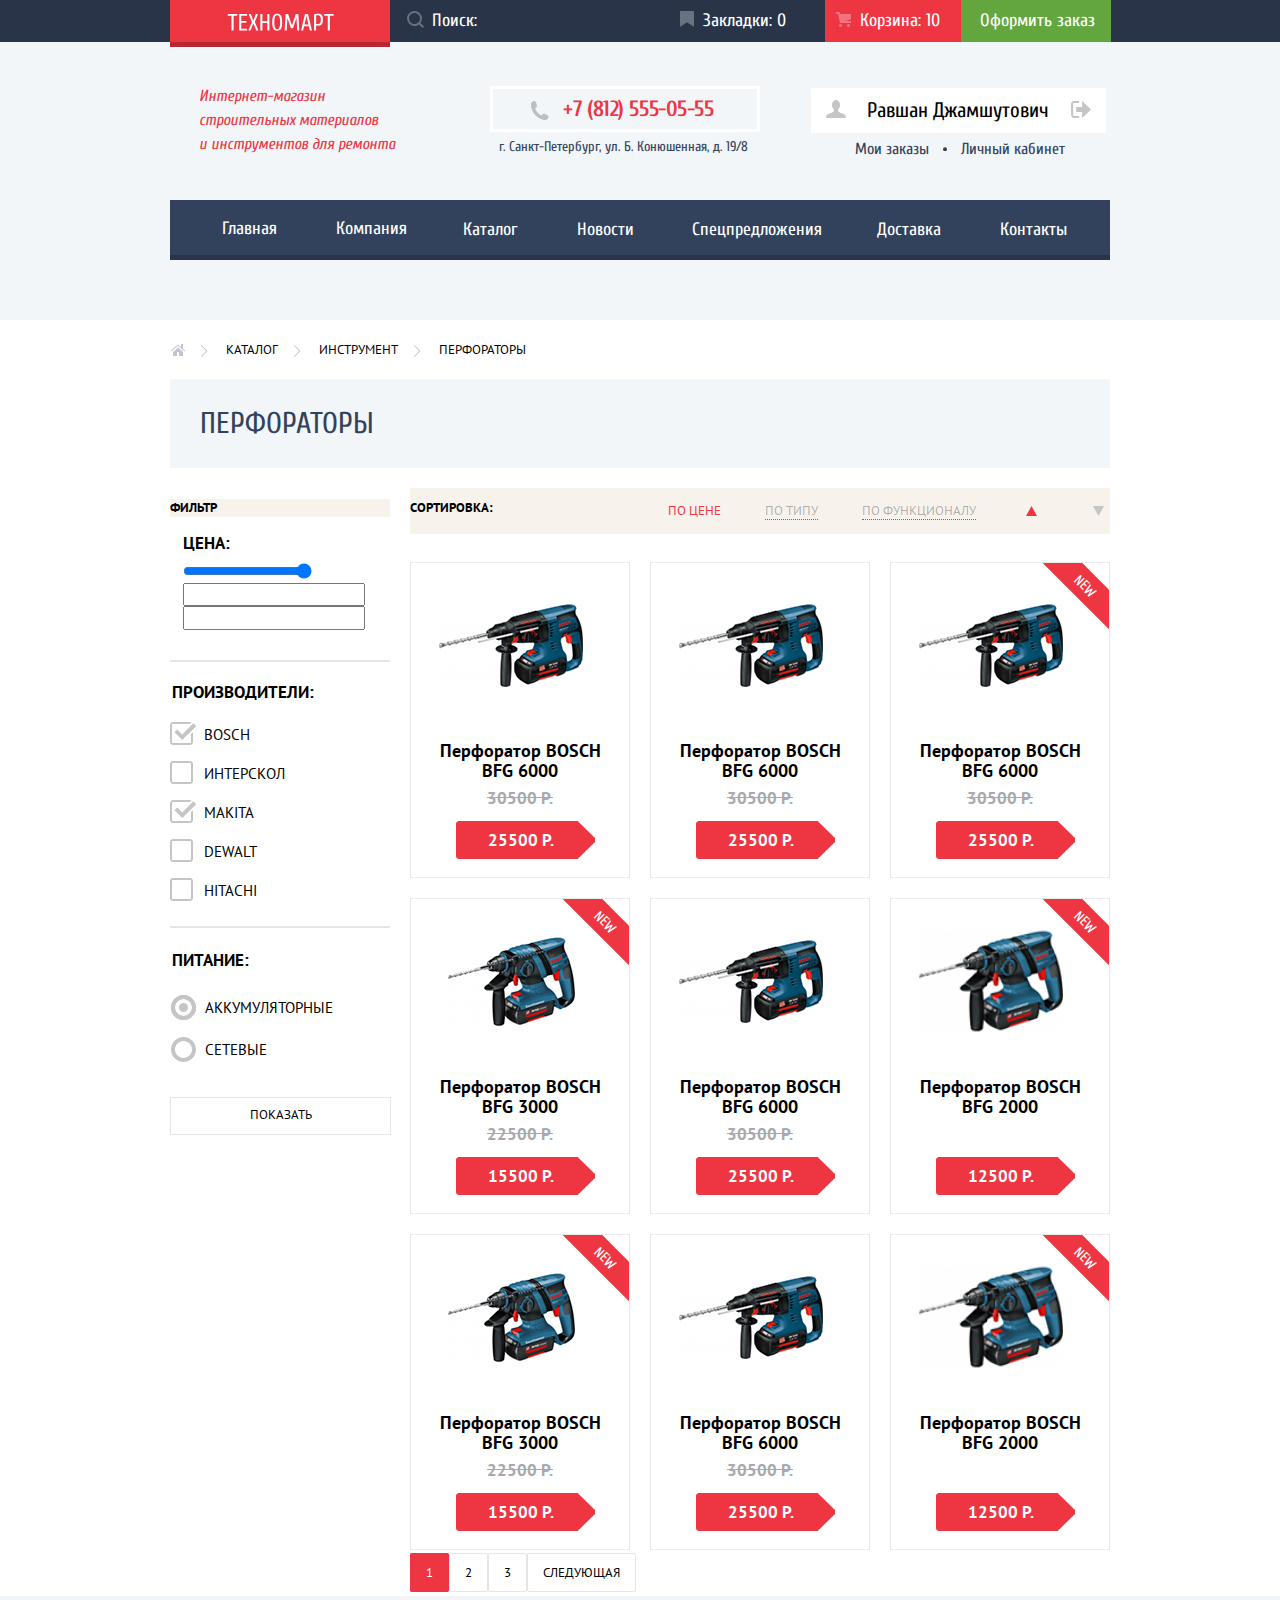
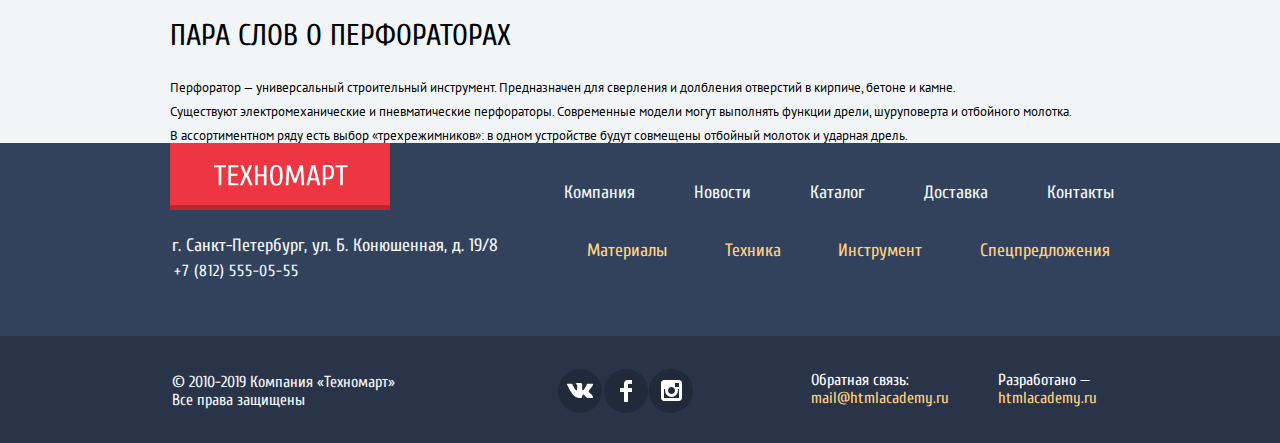
==== commit 98faa223: "checkbox" ====
--- a/catalog.html
+++ b/catalog.html
@@ -124,10 +124,10 @@
                   цена</label><input type="text" name="input_price_max" id="max_price" />
               </fieldset>
 
-              <fieldset class="producer_cheсkbox">
+              <fieldset class="producer_checkbox">
 
                 <legend>Производители:</legend>
-                <ul class="producer_cheсkbox_inner">
+                <ul class="producer_checkbox_inner">
                   <li class="check"><input class="check_input" type="checkbox" name="bosch" id="filter-bosch" checked />
                     <label class="check_box" for="filter-bosch">BOSCH</label>
                   </li>
--- a/css/style.css
+++ b/css/style.css
@@ -836,7 +836,7 @@
   text-transform: uppercase;
 }
 
-.producer_cheсkbox {
+.producer_checkbox {
   padding: 0;
   margin-top: 38px;
   padding-left: 0px;
@@ -844,17 +844,17 @@
   position: relative;
 }
 
-.producer_cheсkbox_inner {
+.producer_checkbox_inner {
   padding: 0;
   padding-left: 15px;
   padding-top: 3px;
 }
 
-.producer_cheсkbox li {
+.producer_checkbox li {
   padding-bottom: 20px;
 }
 
-.producer_cheсkbox::before {
+.producer_checkbox::before {
   position: absolute;
   content: " ";
   width: 220px;
@@ -862,8 +862,8 @@
   border: none;
   background-color: var(--classic-black-opacity-10);
   display: block;
-top: -17px;
-    left: -2px;
+  top: -47px;
+  left: -2px;
 }
 
 .battery_radio::before {
@@ -874,7 +874,7 @@
   border: none;
   background-color: var(--classic-black-opacity-10);
   display: block;
-  top: -17px;
+  top: -49px;
   left: -2px;
 }
 
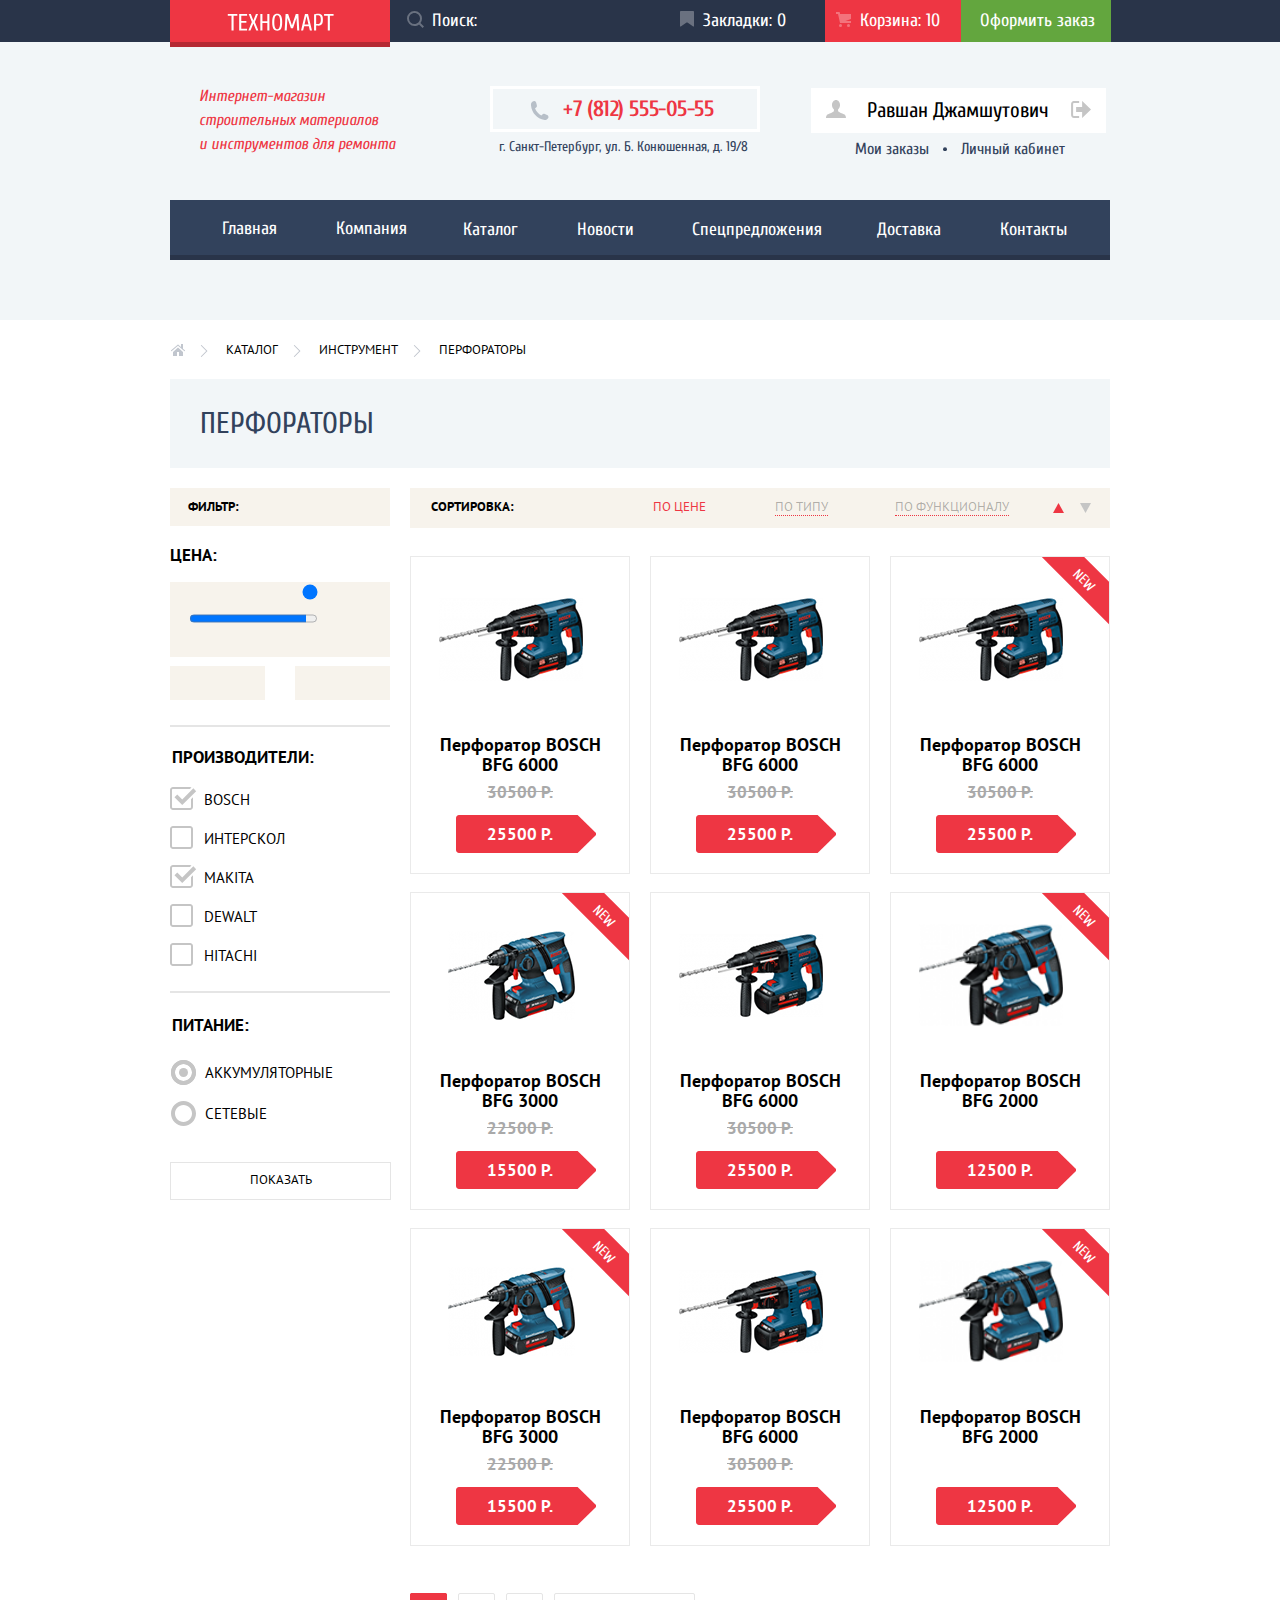
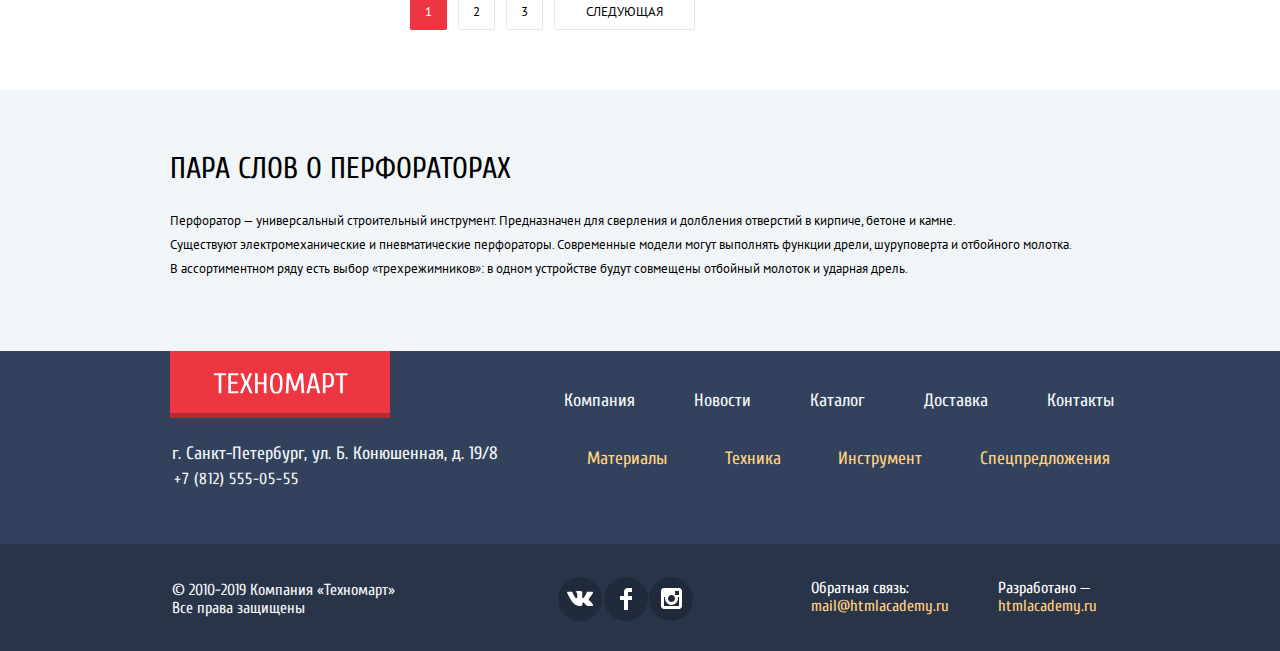
==== commit 9bdce7cc: "декоративные элементы" ====
--- a/catalog.html
+++ b/catalog.html
@@ -113,20 +113,32 @@
       <div class="container">
         <div class="main_catalog">
           <div class="catalog_filter">
-            <h2>фильтр</h2>
+            <h2>фильтр:</h2>
             <form action="https://echo.htmlacademy.ru" method="POST">
               <fieldset class="range_container">
-                <legend>ЦЕНА:</legend><label for="price" class="visually_hidden">Ползунок цены</label><input
-                  class="price_range" type="range" name="price" id="price" min="0" max="60000" step="100"
-                  value="250000" /><label for="min_price" class="visually_hidden">минимальная цена</label><input
-                  type="text" name="input_price_min" id="min_price" /><label for="max_price"
-                  class="visually_hidden">максимальная
-                  цена</label><input type="text" name="input_price_max" id="max_price" />
+                <legend>ЦЕНА:</legend>
+                <div class="price_rage_wrapper">
+                  <label for="price" class="visually_hidden">Ползунок цены</label>
+                  <input class="price_range" type="range" name="price" id="price" min="0" max="60000" step="100"
+                    value="250000" />
+                </div>
+
+                <div class="price_wrapper">
+
+                  <label for="min_price" class="visually_hidden">минимальная цена</label>
+                  <input type="text" name="input_price_min" id="min_price" />
+
+
+                  <label for="max_price" class="visually_hidden">максимальная
+                    цена</label>
+                  <input type="text" name="input_price_max" id="max_price" />
+                </div>
+
               </fieldset>
 
               <fieldset class="producer_checkbox">
 
-                <legend>Производители:</legend>
+                <legend class="producer_legend">Производители:</legend>
                 <ul class="producer_checkbox_inner">
                   <li class="check"><input class="check_input" type="checkbox" name="bosch" id="filter-bosch" checked />
                     <label class="check_box" for="filter-bosch">BOSCH</label>
@@ -149,7 +161,7 @@
 
               <fieldset class="battery_radio">
 
-                <legend>ПИТАНИЕ:</legend>
+                <legend class="battery_legend">ПИТАНИЕ:</legend>
                 <ul class="battery_radio_inner">
                   <li class="radio"><input class="radio_input" type="radio" name="supply" value="battery"
                       id="filter-battery" checked />
--- a/css/style.css
+++ b/css/style.css
@@ -657,7 +657,8 @@
 .main_catalog {
   display: grid;
   grid-template-columns: 220px 1fr;
-  gap: 20px;
+  gap: 18px 20px;
+  padding-bottom: 55px;
 }
 
 .catalog_nav {
@@ -732,14 +733,18 @@
 
 .catalog_sort {
   display: flex;
-  justify-content: space-between;
-  background-color: var(--ecru-white)
+  background-color: var(--ecru-white);
+  padding-bottom: 9px;
+  padding-left: 21px;
+  padding-top: 1px;
 }
 
 .catalog_sort h2 {
   color: var(--classic-black);
   font-size: 13px;
-  line-height: 18px
+  line-height: 18px;
+  padding-top: 9px;
+  margin: 0;
 }
 
 .catalog_sort li {
@@ -769,10 +774,30 @@
 }
 
 .catalog_sort ul {
-  padding: 0px;
-  display: flex;
-  justify-content: space-between;
-  width: 442px;
+  margin: 0;
+  display: flex;
+  padding-bottom: 2px;
+  padding-left: 41px;
+  margin-left: 98px;
+  padding-top: 9px;
+}
+
+.catalog_sort ul :nth-child(2) {
+  padding-left: 69px;
+}
+
+.catalog_sort ul :nth-child(3) {
+  padding-left: 67px;
+}
+
+.catalog_sort ul :nth-child(4) {
+  padding-left: 38px;
+  padding-top: 1px;
+}
+
+.catalog_sort ul :nth-child(5) {
+  padding-left: 4px;
+  padding-top: 1px;
 }
 
 .catalog_sort_inner a {
@@ -816,12 +841,44 @@
   border: 0px;
 }
 
+.range_container {
+  padding: 0;
+  margin: 0;
+}
+
+.price_rage_wrapper {
+background-color: var(--ecru-white);
+}
+
+.price_wrapper {
+  display: flex;
+  justify-content: space-between;
+  padding-top: 9px;
+}
+
+.price_wrapper input {
+  width: 95px;
+  padding-bottom: 16px;
+  background-color: var(--ecru-white);
+  outline: none;
+  border-style: none;
+}
+
+.price_range {
+margin-top: 2px;
+margin-left: 19px;
+padding-bottom: 53px;
+
+}
+
 .catalog_filter legend {
   font-weight: bold;
   font-size: 17px;
   line-height: 30px;
   color: var(--classic-black);
   text-transform: uppercase;
+  padding-top: 14px;
+  padding-bottom: 12px;
 }
 
 .catalog_filter li {
@@ -834,6 +891,10 @@
   color: var(--classic-black);
   background-color: var(--ecru-white);
   text-transform: uppercase;
+  margin: 0;
+  padding: 10px 0;
+  padding-left: 0px;
+  padding-left: 18px;
 }
 
 .producer_checkbox {
@@ -842,6 +903,15 @@
   padding-left: 0px;
   margin-right: 10px;
   position: relative;
+}
+
+.catalog_filter .producer_legend {
+padding-top: 4px;
+padding-bottom: 0px;
+}
+
+.catalog_filter .battery_legend {
+    padding: 0;
 }
 
 .producer_checkbox_inner {
@@ -944,7 +1014,7 @@
 
 .radio {
   position: relative;
-  padding-bottom: 23px;
+  padding-bottom: 22px;
 }
 
 .radio_input {
@@ -999,7 +1069,7 @@
   padding-bottom: 10px;
   padding-left: 79px;
   padding-right: 78px;
-  margin-top: 15px;
+  margin-top: 17px;
 }
 
 /* Список товаров */
@@ -1007,22 +1077,24 @@
 .catalog_list_index {
   padding: 0px;
   list-style: none;
-  display: flex;
-  justify-content: space-between;
+  display: grid;
+  gap: 20px;
   align-items: center;
-
-
+  grid-template-columns: 220px 220px 220px 220px;
+  padding-top: 5px;
+  padding-bottom: 55px;
 }
 
 .catalog_list {
   display: grid;
   grid-template-columns: repeat(3, 220px);
   grid-template-rows: 1fr 1fr 1fr;
-  gap: 20px;
+  gap: 18px 20px;
   align-items: center;
   padding: 0px;
   margin: 0px;
   padding-top: 28px;
+  padding-bottom: 43px;
 
 }
 
@@ -1042,7 +1114,7 @@
   align-items: center;
   border: 1px solid var(--gallery);
   overflow: hidden;
-  padding-bottom: 18px
+  padding-bottom: 20px
 }
 
 
@@ -1075,14 +1147,14 @@
 }
 
 .merchandise .new_text {
-  padding-top: 6px;
+  padding-top: 8px;
   padding-bottom: 4px;
-  padding-left: 40px;
+  padding-left: 41px;
   padding-right: 41px;
   position: absolute;
   transform: rotate(45deg);
   right: -29px;
-  top: 9px;
+  top: 7px;
 }
 
 .merchandise_btn {
@@ -1215,13 +1287,21 @@
   color: var(--classic-white);
   z-index: 1;
   background-image: url(../img/svg/red-button.svg);
-  background-position: 11px 6px;
+  background-position: 12px 6px;
   background-repeat: no-repeat;
   height: 44px;
-  width: 150px;
+  width: 152px;
   bottom: 15px;
   padding-left: 43px;
   padding-top: 5px;
+}
+
+.discount_9000 {
+  background-position: 15px 6px;
+  height: 45px;
+  width: 155px;
+  padding-left: 46px;
+  padding-bottom: 2px;
 }
 
 .main_features h3 {
@@ -1230,17 +1310,25 @@
   line-height: 30px;
   font-family: "Cuprum", "Tahoma", sans-serif;
   color: var(--classic-white);
+  margin-top: 20px;
+  margin-bottom: 14px;
 }
 
 .page_list {
   padding: 0px;
   display: flex;
   justify-content: start;
+  gap: 11px;
 
 }
 
 .page_list li {
   list-style: none;
+}
+
+.page_list :nth-child(4) a {
+padding-right: 31px;
+padding-left: 31px;
 }
 
 .page_list a {
@@ -1250,8 +1338,7 @@
   color: var(--classic-black);
   font-size: 13px;
   line-height: 18px;
-  padding: 10px 15px;
-  align-items: center;
+  padding: 9px 14px;
   text-align: center;
 }
 
@@ -1282,6 +1369,8 @@
 .about_hammer_drill {
   display: flex;
   background-color: var(--basic-sea-light);
+  padding-top: 39px;
+padding-bottom: 75px;
 
 }
 
@@ -1310,8 +1399,9 @@
   grid-template-columns: 1fr 1fr 1fr;
   grid-template-rows: 123px 123px 123px;
   align-items: center;
-  gap: 18px 20px;
+  gap: 20px;
   padding-top: 59px;
+  padding-bottom: 58px;
 }
 
 
@@ -1335,7 +1425,7 @@
   background-image: url(../img/svg/icon-1.svg);
   background-repeat: no-repeat;
   background-position: 0 0;
-  top: 50%;
+  top: 52%;
   transform: translateY(-50%);
   right: 43px;
 
@@ -1343,13 +1433,13 @@
 
 .materials .new_text {
   position: absolute;
-  top: -11px;
-  right: -29px;
+  top: -9px;
+  right: -24px;
   width: 100px;
   text-align: center;
   transform: rotate(45deg);
-  padding-top: 4px;
-  padding-bottom: 4px;
+  padding-top: 6px;
+  padding-bottom: 6px;
   padding-left: 41px;
   padding-right: 41px;
 }
@@ -1358,28 +1448,103 @@
   background-color: var(--classic-blue);
   grid-row: 1/2;
   grid-column: 2/3;
-
+  position: relative;
+
+}
+
+.tools .materials_inner {
+  padding-left: 22px;
+}
+
+.tools::after {
+  position: absolute;
+  content: "";
+  width: 88px;
+  height: 63px;
+  background-image: url(../img/svg/icon-2.svg);
+  background-repeat: no-repeat;
+  background-position: 0 0;
+  top: 53%;
+  transform: translateY(-50%);
+  right: 18px;
 }
 
 .machinery {
   background-color: var(--classic-pink);
   grid-row: 1/2;
   grid-column: 3/4;
-
+  position: relative;
+}
+
+.machinery .materials_inner {
+  padding-left: 22px;
+}
+
+.machinery::after {
+  position: absolute;
+  content: "";
+  width: 88px;
+  height: 63px;
+  background-image: url(../img/svg/icon-3.svg);
+  background-repeat: no-repeat;
+  background-position: 0 0;
+  top: 51%;
+  transform: translateY(-50%);
+  right: 21px;
 }
 
 .discounts {
   background-color: var(--feijoa);
   grid-row: 2/3;
   grid-column: 3/4;
-
+  position: relative;
+
+}
+
+
+.discounts::after {
+  position: absolute;
+  content: "";
+  width: 88px;
+  height: 74px;
+  background-image: url(../img/svg/icon-4.svg);
+  background-repeat: no-repeat;
+  background-position: 0 0;
+  top: 51%;
+  transform: translateY(-50%);
+  right: 16px;
+}
+
+.discounts h3 {
+  margin-bottom: 12px;
 }
 
 .delivery {
   grid-row: 3/4;
   grid-column: 3/4;
   background-color: var(--classic-yellow);
-
+  position: relative;
+}
+
+.delivery .materials_inner {
+  padding-left: 22px;
+}
+
+.delivery h3 {
+  margin-bottom: 13px;
+}
+
+.delivery::after {
+  position: absolute;
+  content: "";
+  width: 88px;
+  height: 74px;
+  background-image: url(../img/svg/icon-5.svg);
+  background-repeat: no-repeat;
+  background-position: 0 0;
+  top: 56%;
+  transform: translateY(-50%);
+  right: 21px;
 }
 
 .materials,
@@ -1404,13 +1569,16 @@
 
 .main_features_slider .lose_button {
   position: absolute;
-  left: 20px;
-  bottom: 18px;
+  left: 24px;
+  bottom: 29px;
+  padding: 10px 47px;
+  padding-right: 46px;
 }
 
 .arrow_left {
   position: absolute;
-  top: 56%;
+  top: 54%;
+  left: 16px;
   transform: translateY(-50%);
   border-style: none;
   outline: none;
@@ -1420,7 +1588,8 @@
 
 .arrow_right {
   position: absolute;
-  top: 56%;
+  top: 54%;
+  right: 12px;
   right: 0;
   transform: translateY(-50%);
   border-style: none;
@@ -1478,8 +1647,23 @@
   font-family: "Cuprum", "Tahoma", sans-serif;
   text-transform: uppercase;
   font-weight: normal;
-}
-
+  margin: 0;
+  margin-top: 30px;
+  margin-left: 28px;
+  padding-bottom: 30px;
+}
+
+.popular .lose_button {
+  padding: 10px 24px;
+  margin-right: 14px;
+}
+
+.popular .producer_lose_button {
+  padding: 10px 38px;
+  ;
+  margin-right: 19px;
+  padding-left: 39px;
+}
 
 .popular_brand {
 
@@ -1487,6 +1671,8 @@
   grid-template-columns: 1fr 1fr 1fr 1fr;
   grid-template-rows: 1fr 1fr;
   gap: 20px;
+  padding-top: 19px;
+  padding-bottom: 66px;
 }
 
 .popular_brand a:hover {
@@ -1501,24 +1687,59 @@
 
 .services {
   background-color: var(--grayish-white);
-
-}
-
-
+  padding-top: 38px;
+  padding-bottom: 19px;
+}
+
+.services_wrapper {
+  width: 100%;
+  background-color: var(--grayish-white);
+}
 
 .services_header {
   display: flex;
-  justify-content: space-between;
-  align-items: center;
+  margin-top: 71px;
+
 }
 
 .services_header ul {
   padding: 0px;
+  margin: 0;
+  position: relative;
+}
+
+.services_header ul::after {
+  position: absolute;
+  content: "";
+  width: 10px;
+  height: 279px;
+  background-image: url(../img/svg/services-line.svg);
+  background-repeat: no-repeat;
+  background-position: 0 0;
+  top: 48%;
+  transform: translateY(-50%);
+  right: 0px;
+}
+
+.services_header button {
+  color: var(--basic-sea);
+  background-color: var(--classic-white);
+  text-align: center;
+  width: 240px;
+  padding-top: 14px;
+  padding-right: 121px;
+  padding-bottom: 18px;
+  padding-left: 4px;
+}
+
+.services_header .credit_button {
+  padding-right: 138px;
 }
 
 .services .active_button {
   color: var(--basic-sea);
   background-color: var(--classic-white);
+
 }
 
 .services .active_button:hover {
@@ -1546,16 +1767,88 @@
   list-style: none;
 }
 
-
-.services_slider h2 {
+.services_slider_delivery {
+  background-image: url(../img/delivery.png);
+  background-position: 231px 19px;
+  background-repeat: no-repeat;
+  width: 100%;
+  padding-left: 80px;
+  padding-bottom: 98px;
+}
+
+.services_slider_delivery h2 {
   color: var(--basic-sea);
   text-transform: uppercase;
-}
-
-.services_slider_inner {
-  display: flex;
-  justify-content: space-between;
-  align-items: center;
+  margin: 0;
+  margin-bottom: 28px;
+
+}
+
+.services_slider_guarantee {
+  padding-left: 80px;
+  padding-bottom: 98px;
+  position: relative;
+  display: none;
+}
+
+.services_slider_guarantee::after {
+  content: "";
+  position: absolute;
+  background-image: url(../img/guarantee.png);
+  background-repeat: no-repeat;
+  width: 100%;
+  height: 100%;
+  top: -4px;
+  right: -319px;
+
+}
+
+.services_slider_credit {
+  padding-bottom: 98px;
+  position: relative;
+  padding-left: 80px;
+  padding-bottom: 98px;
+  display: none;
+}
+
+.credit_text {
+  padding-bottom: 13px;
+}
+
+.services_slider_credit a {
+  display: block;
+  width: 195px;
+  height: 38px;
+  text-align: center;
+  padding-top: 10px;
+  border-radius: 3%;
+}
+
+
+.services_slider_credit::after {
+  content: "";
+  position: absolute;
+  background-image: url(../img/credit.png);
+  background-repeat: no-repeat;
+  width: 140%;
+  height: 109%;
+  top: -2px;
+  right: -390px;
+}
+
+.services_slider_credit h2 {
+  color: var(--basic-sea);
+  text-transform: uppercase;
+  margin: 0;
+  margin-bottom: 28px;
+}
+
+.services_slider_guarantee h2 {
+  color: var(--basic-sea);
+  text-transform: uppercase;
+  margin: 0;
+  margin-bottom: 23px;
+
 }
 
 .services button {
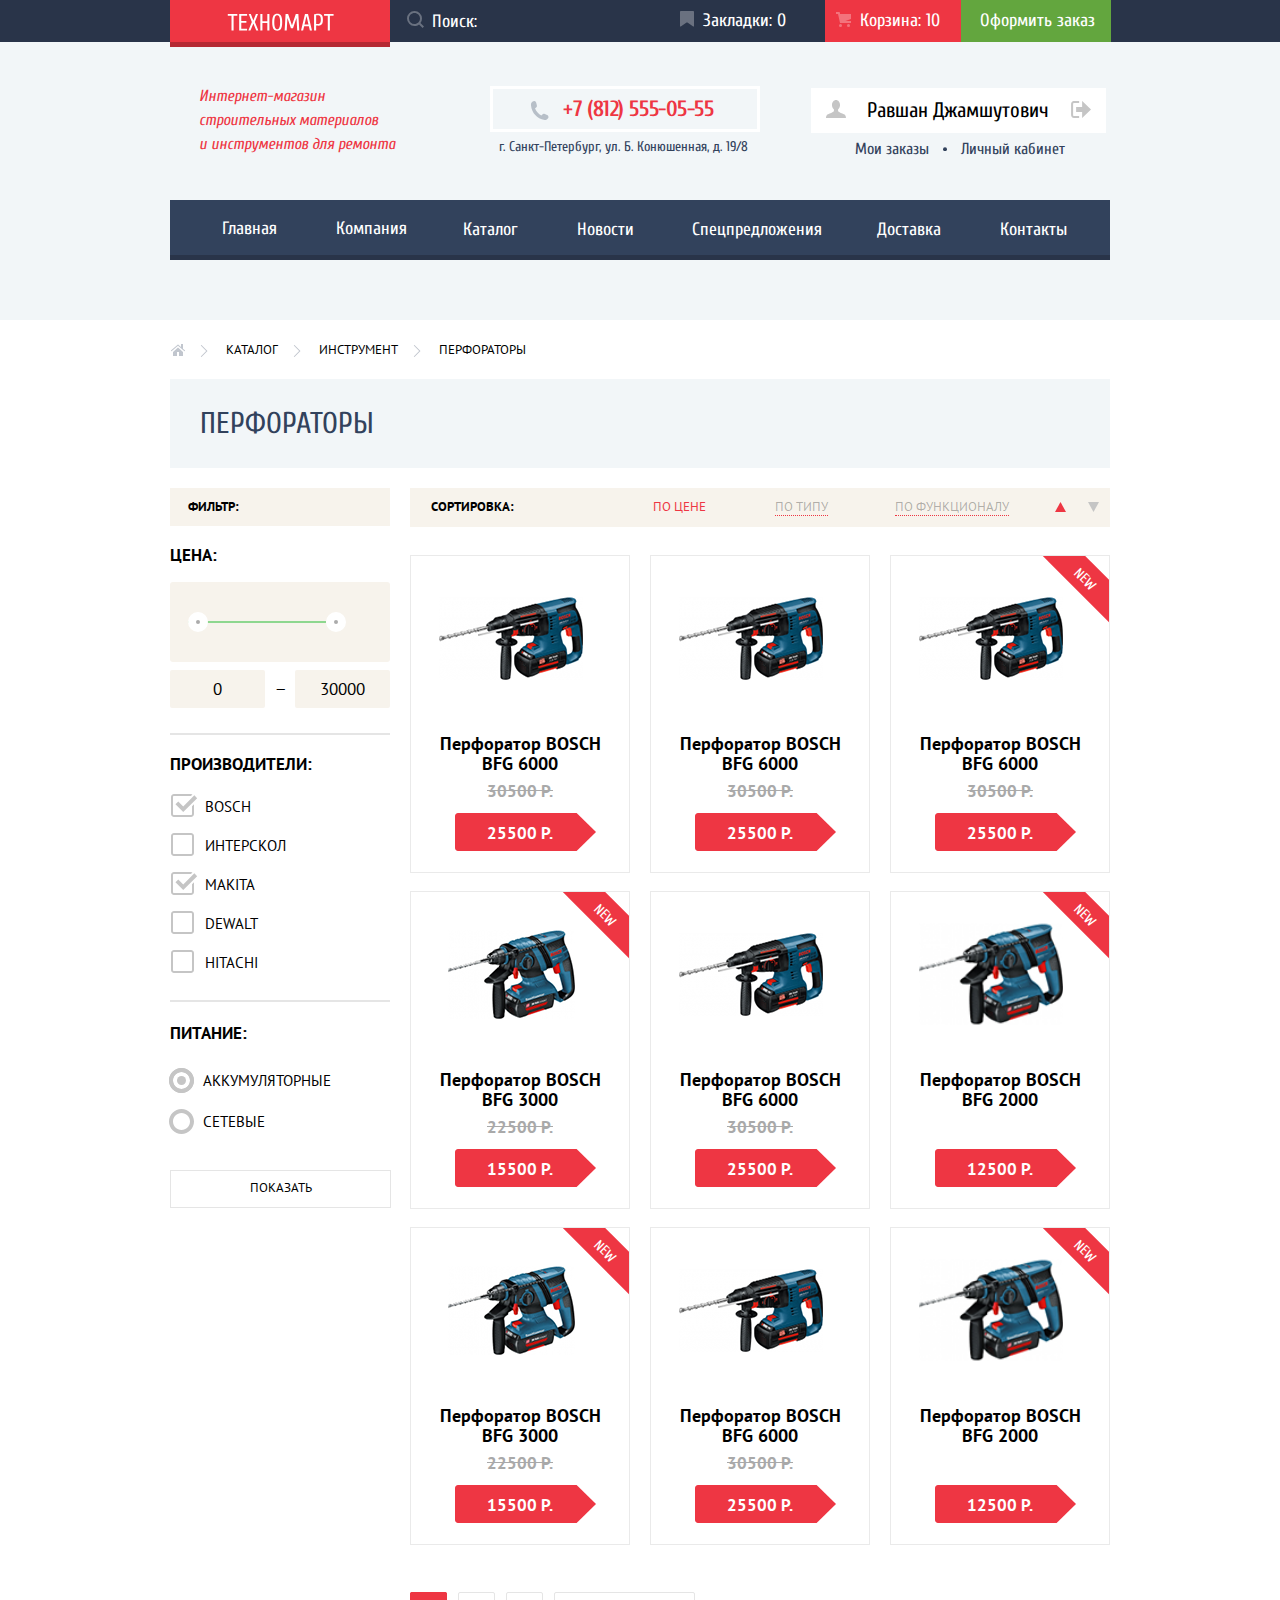
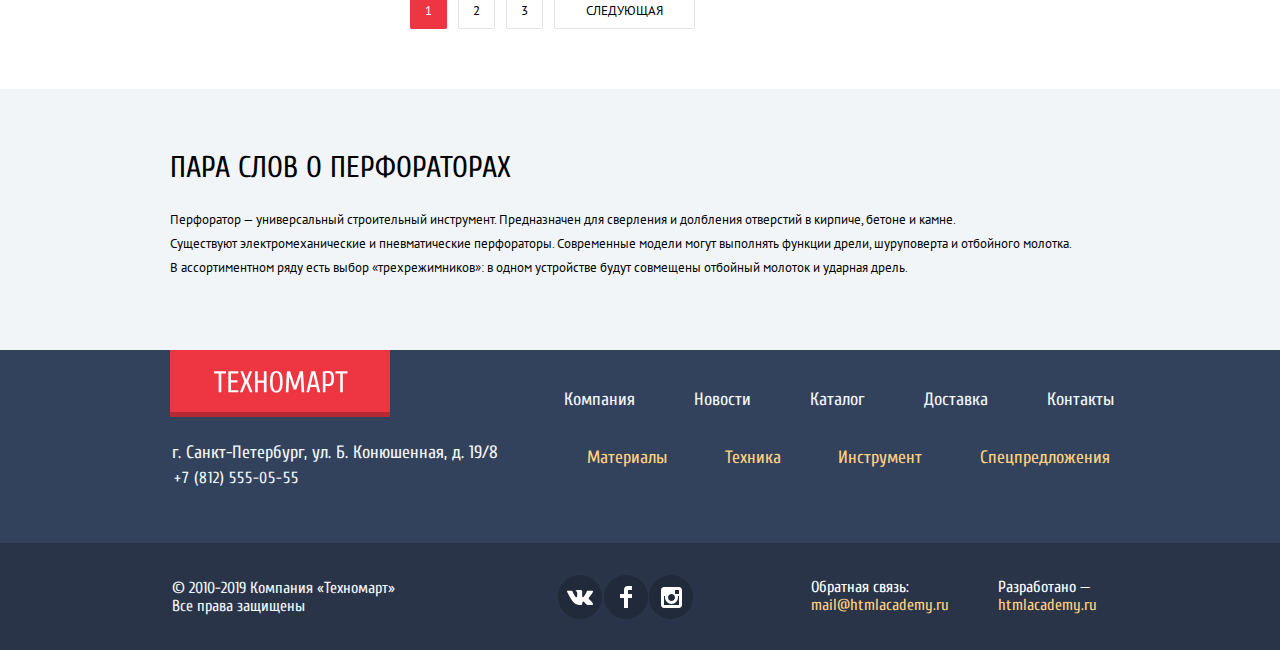
==== commit 84e360e3: "финал" ====
--- a/catalog.html
+++ b/catalog.html
@@ -4,10 +4,11 @@
 <head>
   <meta charset="utf-8" />
   <title>Каталог</title>
+  <link rel="stylesheet" href="css/normalize.css">
   <link
     href="https://fonts.googleapis.com/css2?family=Cuprum:ital,wght@0,400;0,700;1,400;1,700&family=PT+Sans:ital,wght@0,400;0,700;1,400;1,700&display=swap"
     rel="stylesheet">
-  <link rel="stylesheet" href="css/normalize.css">
+
   <link rel="stylesheet" href="css/style.css" />
 </head>
 
@@ -115,30 +116,34 @@
           <div class="catalog_filter">
             <h2>фильтр:</h2>
             <form action="https://echo.htmlacademy.ru" method="POST">
-              <fieldset class="range_container">
-                <legend>ЦЕНА:</legend>
-                <div class="price_rage_wrapper">
-                  <label for="price" class="visually_hidden">Ползунок цены</label>
-                  <input class="price_range" type="range" name="price" id="price" min="0" max="60000" step="100"
-                    value="250000" />
-                </div>
-
-                <div class="price_wrapper">
-
-                  <label for="min_price" class="visually_hidden">минимальная цена</label>
-                  <input type="text" name="input_price_min" id="min_price" />
-
-
-                  <label for="max_price" class="visually_hidden">максимальная
-                    цена</label>
-                  <input type="text" name="input_price_max" id="max_price" />
-                </div>
-
-              </fieldset>
-
-              <fieldset class="producer_checkbox">
-
-                <legend class="producer_legend">Производители:</legend>
+              <aside class="range_container">
+
+                <p>ЦЕНА:</p>
+                <div class="filter">
+                  <div class="filter_range_wrapper">
+                    <div class="filter_range">
+                      <div class="filter_range_scale">
+                        <div class="filter_range_bar"></div>
+                      </div>
+                      <button type="button" class="filter_range_handle min"></button>
+                      <button type="button" class="filter_range_handle max" style="left: 75%  ;"></button>
+                    </div>
+                  </div>
+
+                  <div class="filter_interval">
+                    <label class="hidden"> минимальная цена </label>
+                    <input type="text" name="min-interval" value="0">
+                    &mdash;
+                    <label class="hidden"> максимальная цена</label>
+                    <input type="text" name="max-interval" value="30000">
+                  </div>
+                </div>
+
+              </aside>
+
+              <aside class="producer_checkbox">
+
+                <p>Производители:</p>
                 <ul class="producer_checkbox_inner">
                   <li class="check"><input class="check_input" type="checkbox" name="bosch" id="filter-bosch" checked />
                     <label class="check_box" for="filter-bosch">BOSCH</label>
@@ -157,11 +162,11 @@
                       id="filter-hitachi" /><label class="check_box" for="filter-hitachi"> Hitachi</label>
                   </li>
                 </ul>
-              </fieldset>
-
-              <fieldset class="battery_radio">
-
-                <legend class="battery_legend">ПИТАНИЕ:</legend>
+              </aside>
+
+              <aside class="battery_radio">
+
+                <p class="battery_legend">ПИТАНИЕ:</p>
                 <ul class="battery_radio_inner">
                   <li class="radio"><input class="radio_input" type="radio" name="supply" value="battery"
                       id="filter-battery" checked />
@@ -171,7 +176,7 @@
                       id="filter-network" /><label class="radio_box" for="filter-network">Сетевые</label></li>
                 </ul>
 
-              </fieldset><button type="submit" class="show_button">Показать</button>
+              </aside><button type="submit" class="show_button">Показать</button>
             </form>
           </div>
 
@@ -207,8 +212,8 @@
                     <p class="merchandise_discount"> 25500 Р.</p>
                   </div>
                   <div class="merchandise_btn">
-                    <button class="buy_btn" type="button">КУПИТЬ </button><button class="bookmarks_btn" type="button"
-                      aria-label="добавить товар в закладки.">В закладки</button></div>
+                    <button class="buy_btn open_popup" type="button">КУПИТЬ </button><button class="bookmarks_btn"
+                      type="button" aria-label="добавить товар в закладки.">В закладки</button></div>
                 </div>
 
               </li>
@@ -226,8 +231,8 @@
                     <p class="merchandise_discount">25500 Р.</p>
                   </div>
                   <div class="merchandise_btn">
-                    <button class="buy_btn" type="button">КУПИТЬ </button><button class="bookmarks_btn" type="button"
-                      aria-label="добавить товар в закладки.">В закладки</button>
+                    <button class="buy_btn open_popup" type="button">КУПИТЬ </button><button class="bookmarks_btn"
+                      type="button" aria-label="добавить товар в закладки.">В закладки</button>
                   </div>
                 </div>
               </li>
@@ -244,7 +249,7 @@
                     <p class="merchandise_price">30500 Р.</p>
                     <p class="merchandise_discount">25500 Р.</p>
                   </div>
-                  <div class="merchandise_btn"><button class="buy_btn" type="button">КУПИТЬ </button><button
+                  <div class="merchandise_btn"><button class="buy_btn open_popup" type="button">КУПИТЬ </button><button
                       class="bookmarks_btn" type="button" aria-label="добавить товар в закладки.">В закладки</button>
                   </div>
                 </div>
@@ -262,7 +267,7 @@
                     <p class="merchandise_price">22500 Р.</p>
                     <p class="merchandise_discount">15500 Р.</p>
                   </div>
-                  <div class="merchandise_btn"><button class="buy_btn" type="button">КУПИТЬ </button><button
+                  <div class="merchandise_btn"><button class="buy_btn open_popup" type="button">КУПИТЬ </button><button
                       class="bookmarks_btn" type="button" aria-label="добавить товар в закладки.">В закладки</button>
                   </div>
                 </div>
@@ -280,7 +285,7 @@
                     <p class="merchandise_price">30500 Р.</p>
                     <p class="merchandise_discount">25500 Р.</p>
                   </div>
-                  <div class="merchandise_btn"><button class="buy_btn" type="button">КУПИТЬ </button><button
+                  <div class="merchandise_btn"><button class="buy_btn open_popup" type="button">КУПИТЬ </button><button
                       class="bookmarks_btn" type="button" aria-label="добавить товар в закладки.">В закладки</button>
                   </div>
                 </div>
@@ -299,7 +304,7 @@
                     </p>
                     <p class="merchandise_discount">12500 Р.</p>
                   </div>
-                  <div class="merchandise_btn"><button class="buy_btn" type="button">КУПИТЬ </button><button
+                  <div class="merchandise_btn"><button class="buy_btn open_popup" type="button">КУПИТЬ </button><button
                       class="bookmarks_btn" type="button" aria-label="добавить товар в закладки.">В закладки</button>
                   </div>
                 </div>
@@ -318,7 +323,7 @@
                     <p class="merchandise_discount">15500 Р.</p>
                   </div>
                   <div class="merchandise_btn">
-                    <button class="buy_btn" type="button">КУПИТЬ </button>
+                    <button class="buy_btn open_popup" type="button">КУПИТЬ </button>
                     <button class="bookmarks_btn" type="button" aria-label="добавить товар в закладки.">В
                       закладки</button></div>
                 </div>
@@ -336,7 +341,7 @@
                     <p class="merchandise_price">30500 Р.</p>
                     <p class="merchandise_discount">25500 Р.</p>
                   </div>
-                  <div class="merchandise_btn"><button class="buy_btn" type="button">КУПИТЬ </button><button
+                  <div class="merchandise_btn"><button class="buy_btn open_popup" type="button">КУПИТЬ </button><button
                       class="bookmarks_btn" type="button" aria-label="добавить товар в закладки.">В закладки</button>
                   </div>
                 </div>
@@ -355,7 +360,7 @@
                     </p>
                     <p class="merchandise_discount">12500 Р.</p>
                   </div>
-                  <div class="merchandise_btn"><button class="buy_btn" type="button">КУПИТЬ</button><button
+                  <div class="merchandise_btn"><button class="buy_btn open_popup" type="button">КУПИТЬ</button><button
                       class="bookmarks_btn" type="button" aria-label="добавить товар в закладки.">В закладки</button>
                   </div>
                 </div>
@@ -371,9 +376,9 @@
         </div>
       </div>
 
-      <div class="write_us_wrapper">
+      <div class="popup write_us_wrapper">
         <div class="write_us_button">
-          <button class="close_button" type="button">
+          <button class="close_button close_popup" type="button">
             <svg enable-background="new 0 0 21 21" height="21" viewbox="0 0 21 21" width="21"
               xmlns="http://www.w3.org/2000/svg">
               <path class="close_button_icon"
@@ -485,7 +490,8 @@
       </div>
     </div>
   </footer>
-  <!-- <script type="module" src="./js/script.js"></script> -->
+  <script src="./js/script.js"></script>
+
 </body>
 
 </html>
--- a/css/style.css
+++ b/css/style.css
@@ -44,6 +44,7 @@
   --seashell: #F1F1F1;
   --dark-steel-blue: #1D2739;
   --silver: rgba(197, 197, 197, 0.3);
+  --point-color: #ABABAB;
 }
 
 body {
@@ -251,6 +252,9 @@
 
 .search_form {
   position: relative;
+  display: flex;
+  padding-bottom: 5px;
+  align-items: center;
 }
 
 .search_btn {
@@ -276,7 +280,7 @@
   outline: none;
   /* padding-top: 7px; */
   font-size: 18px;
-  line-height: 42px;
+  line-height: 24px;
 }
 
 
@@ -306,33 +310,23 @@
   fill: var(--classic-red);
 }
 
-.search_input::-webkit-input-placeholder {
+.search_input::placeholder {
   color: var(--classic-white);
-  font-size: 18px;
-  line-height: 24px;
-  height: 42px;
+
 }
 
 .search_input::-moz-placeholder {
   color: var(--classic-white);
-  font-size: 18px;
-  line-height: 24px;
   opacity: 1;
-  height: 42px;
 }
 
 .search_input:-ms-input-placeholder {
   color: var(--classic-white);
-  font-size: 18px;
-  line-height: 24px;
 }
 
 .search_input:-moz-placeholder {
   color: var(--classic-white);
-  font-size: 18px;
-  line-height: 24px;
   opacity: 1;
-  height: 42px;
 }
 
 
@@ -791,12 +785,12 @@
 }
 
 .catalog_sort ul :nth-child(4) {
-  padding-left: 38px;
+  padding-left: 41px;
   padding-top: 1px;
 }
 
 .catalog_sort ul :nth-child(5) {
-  padding-left: 4px;
+  padding-left: 12px;
   padding-top: 1px;
 }
 
@@ -814,6 +808,8 @@
   outline: none;
   border-style: none;
   background-color: transparent;
+  padding: 0 5px;
+  cursor: pointer;
 }
 
 .sort_button_up,
@@ -833,13 +829,15 @@
 
 
 
-.catalog_filter fieldset {
+.catalog_filter ul {
   font-size: 15px;
   line-height: 19px;
   text-transform: uppercase;
   color: var(--classic-black);
   border: 0px;
-}
+  margin: 0;
+}
+
 
 .range_container {
   padding: 0;
@@ -847,7 +845,7 @@
 }
 
 .price_rage_wrapper {
-background-color: var(--ecru-white);
+  background-color: var(--ecru-white);
 }
 
 .price_wrapper {
@@ -865,13 +863,16 @@
 }
 
 .price_range {
-margin-top: 2px;
-margin-left: 19px;
-padding-bottom: 53px;
-
-}
-
-.catalog_filter legend {
+  margin-top: 38px;
+  margin-left: 41px;
+  margin-bottom: 38px;
+  padding-bottom: 1px;
+  height: 3px;
+
+}
+
+.catalog_filter p {
+  margin: 0;
   font-weight: bold;
   font-size: 17px;
   line-height: 30px;
@@ -905,20 +906,30 @@
   position: relative;
 }
 
+.producer_checkbox p {
+  padding-top: 3px;
+}
+
 .catalog_filter .producer_legend {
-padding-top: 4px;
-padding-bottom: 0px;
+  padding-top: 4px;
+  position: absolute;
+  padding: 0;
+  margin: 0;
+  top: 45px
 }
 
 .catalog_filter .battery_legend {
-    padding: 0;
+  padding: 0;
 }
 
 .producer_checkbox_inner {
   padding: 0;
-  padding-left: 15px;
-  padding-top: 3px;
-}
+  margin: 0;
+  padding-left: 18px;
+  padding-top: 6px;
+}
+
+
 
 .producer_checkbox li {
   padding-bottom: 20px;
@@ -932,8 +943,7 @@
   border: none;
   background-color: var(--classic-black-opacity-10);
   display: block;
-  top: -47px;
-  left: -2px;
+  top: -13px;
 }
 
 .battery_radio::before {
@@ -944,8 +954,7 @@
   border: none;
   background-color: var(--classic-black-opacity-10);
   display: block;
-  top: -49px;
-  left: -2px;
+  top: -18px;
 }
 
 .check {
@@ -960,7 +969,7 @@
 
 .battery_radio {
   padding: 0;
-  margin-top: 10px;
+  margin-top: 26px;
   position: relative;
 }
 
@@ -1153,7 +1162,7 @@
   padding-right: 41px;
   position: absolute;
   transform: rotate(45deg);
-  right: -29px;
+  right: -30px;
   top: 7px;
 }
 
@@ -1287,7 +1296,7 @@
   color: var(--classic-white);
   z-index: 1;
   background-image: url(../img/svg/red-button.svg);
-  background-position: 12px 6px;
+  background-position: 11px 5px;
   background-repeat: no-repeat;
   height: 44px;
   width: 152px;
@@ -1297,7 +1306,7 @@
 }
 
 .discount_9000 {
-  background-position: 15px 6px;
+  background-position: 15px 7px;
   height: 45px;
   width: 155px;
   padding-left: 46px;
@@ -1318,8 +1327,6 @@
   padding: 0px;
   display: flex;
   justify-content: start;
-  gap: 11px;
-
 }
 
 .page_list li {
@@ -1327,8 +1334,8 @@
 }
 
 .page_list :nth-child(4) a {
-padding-right: 31px;
-padding-left: 31px;
+  padding-right: 31px;
+  padding-left: 31px;
 }
 
 .page_list a {
@@ -1340,6 +1347,7 @@
   line-height: 18px;
   padding: 9px 14px;
   text-align: center;
+  margin-right: 11px;
 }
 
 .page_list_inner a {
@@ -1370,7 +1378,7 @@
   display: flex;
   background-color: var(--basic-sea-light);
   padding-top: 39px;
-padding-bottom: 75px;
+  padding-bottom: 75px;
 
 }
 
@@ -1590,7 +1598,6 @@
   position: absolute;
   top: 54%;
   right: 12px;
-  right: 0;
   transform: translateY(-50%);
   border-style: none;
   outline: none;
@@ -1689,6 +1696,7 @@
   background-color: var(--grayish-white);
   padding-top: 38px;
   padding-bottom: 19px;
+  min-height: 522px;
 }
 
 .services_wrapper {
@@ -1736,13 +1744,13 @@
   padding-right: 138px;
 }
 
-.services .active_button {
+.services .slider_btn--active {
   color: var(--basic-sea);
   background-color: var(--classic-white);
 
 }
 
-.services .active_button:hover {
+.services .slider_btn--active:hover {
   color: var(--basic-sea);
   background-color: var(--classic-white);
   /* этого нет в дизайне, но я хотя бы так сделал, потому что если навести на активную кнопку то получается ужс */
@@ -1773,7 +1781,7 @@
   background-repeat: no-repeat;
   width: 100%;
   padding-left: 80px;
-  padding-bottom: 98px;
+
 }
 
 .services_slider_delivery h2 {
@@ -1786,7 +1794,7 @@
 
 .services_slider_guarantee {
   padding-left: 80px;
-  padding-bottom: 98px;
+
   position: relative;
   display: none;
 }
@@ -1804,10 +1812,8 @@
 }
 
 .services_slider_credit {
-  padding-bottom: 98px;
   position: relative;
   padding-left: 80px;
-  padding-bottom: 98px;
   display: none;
 }
 
@@ -1871,6 +1877,14 @@
   background-color: var(--classic-white);
 }
 
+.slider {
+  display: none;
+}
+
+.slider_show {
+  display: block;
+}
+
 
 /* ABOUT COMPANY */
 
@@ -1878,7 +1892,7 @@
   display: flex;
   justify-content: space-between;
   align-items: stretch;
-  padding-top: 71px;
+  padding-top: 70px;
   padding-bottom: 75px;
 }
 
@@ -2026,6 +2040,7 @@
 /* POPUP */
 
 .map_popup {
+  display: none;
   width: 943px;
   position: fixed;
   top: 50%;
@@ -2034,6 +2049,10 @@
   box-shadow: 0px 4px 20px var(--classic-black-opacity-15);
 }
 
+.map_popup_show {
+  display: block;
+}
+
 .map_popup .close_button {
   position: absolute;
   top: 13px;
@@ -2053,7 +2072,6 @@
 }
 
 .write_us_wrapper {
-  display: none;
   width: 620px;
   position: fixed;
   top: 50%;
@@ -2064,7 +2082,11 @@
   box-shadow: 0px 4px 20px var(--classic-black-opacity-15);
 }
 
-.write_us_wrapper_show {
+.popup {
+  display: none;
+}
+
+.popup_show {
   display: block;
 }
 
@@ -2560,3 +2582,72 @@
 .footer_address+a {
   color: var(--basic-white);
 }
+
+/* filter */
+
+
+.filter_range_wrapper {
+  margin-bottom: 8px;
+  padding: 39px 18px;
+  border-radius: 3px;
+  background-color: var(--ecru-white);
+}
+
+.filter_range {
+  position: relative;
+}
+
+.filter_range_scale {
+  height: 2px;
+}
+
+.filter_range_bar {
+  height: 2px;
+  width: 75%;
+  background-color: var(--feijoa);
+}
+
+.filter_range_handle {
+  position: absolute;
+  top: 50%;
+  left: 0%;
+  transform: translateY(-50%);
+  width: 4px;
+  height: 4px;
+  box-sizing: content-box;
+  padding: 0;
+  border: 8px solid var(--classic-white);
+  border-radius: 50%;
+  background-color: var(--point-color);
+  cursor: pointer;
+}
+
+.filter_interval {
+  display: flex;
+  flex-wrap: wrap;
+  align-items: center;
+  justify-content: space-between;
+}
+
+.filter_interval label {
+  width: 50%;
+  font-size: 16px;
+  line-height: 22px;
+  text-transform: uppercase;
+}
+
+.filter_interval label:last-child {
+  text-align: right;
+}
+
+.filter_interval input {
+  width: 95px;
+  height: 38px;
+  border-radius: 2px;
+  border: none;
+  text-align: center;
+  background-color: var(--ecru-white);
+  font-size: 17px;
+  line-height: 18px;
+
+}
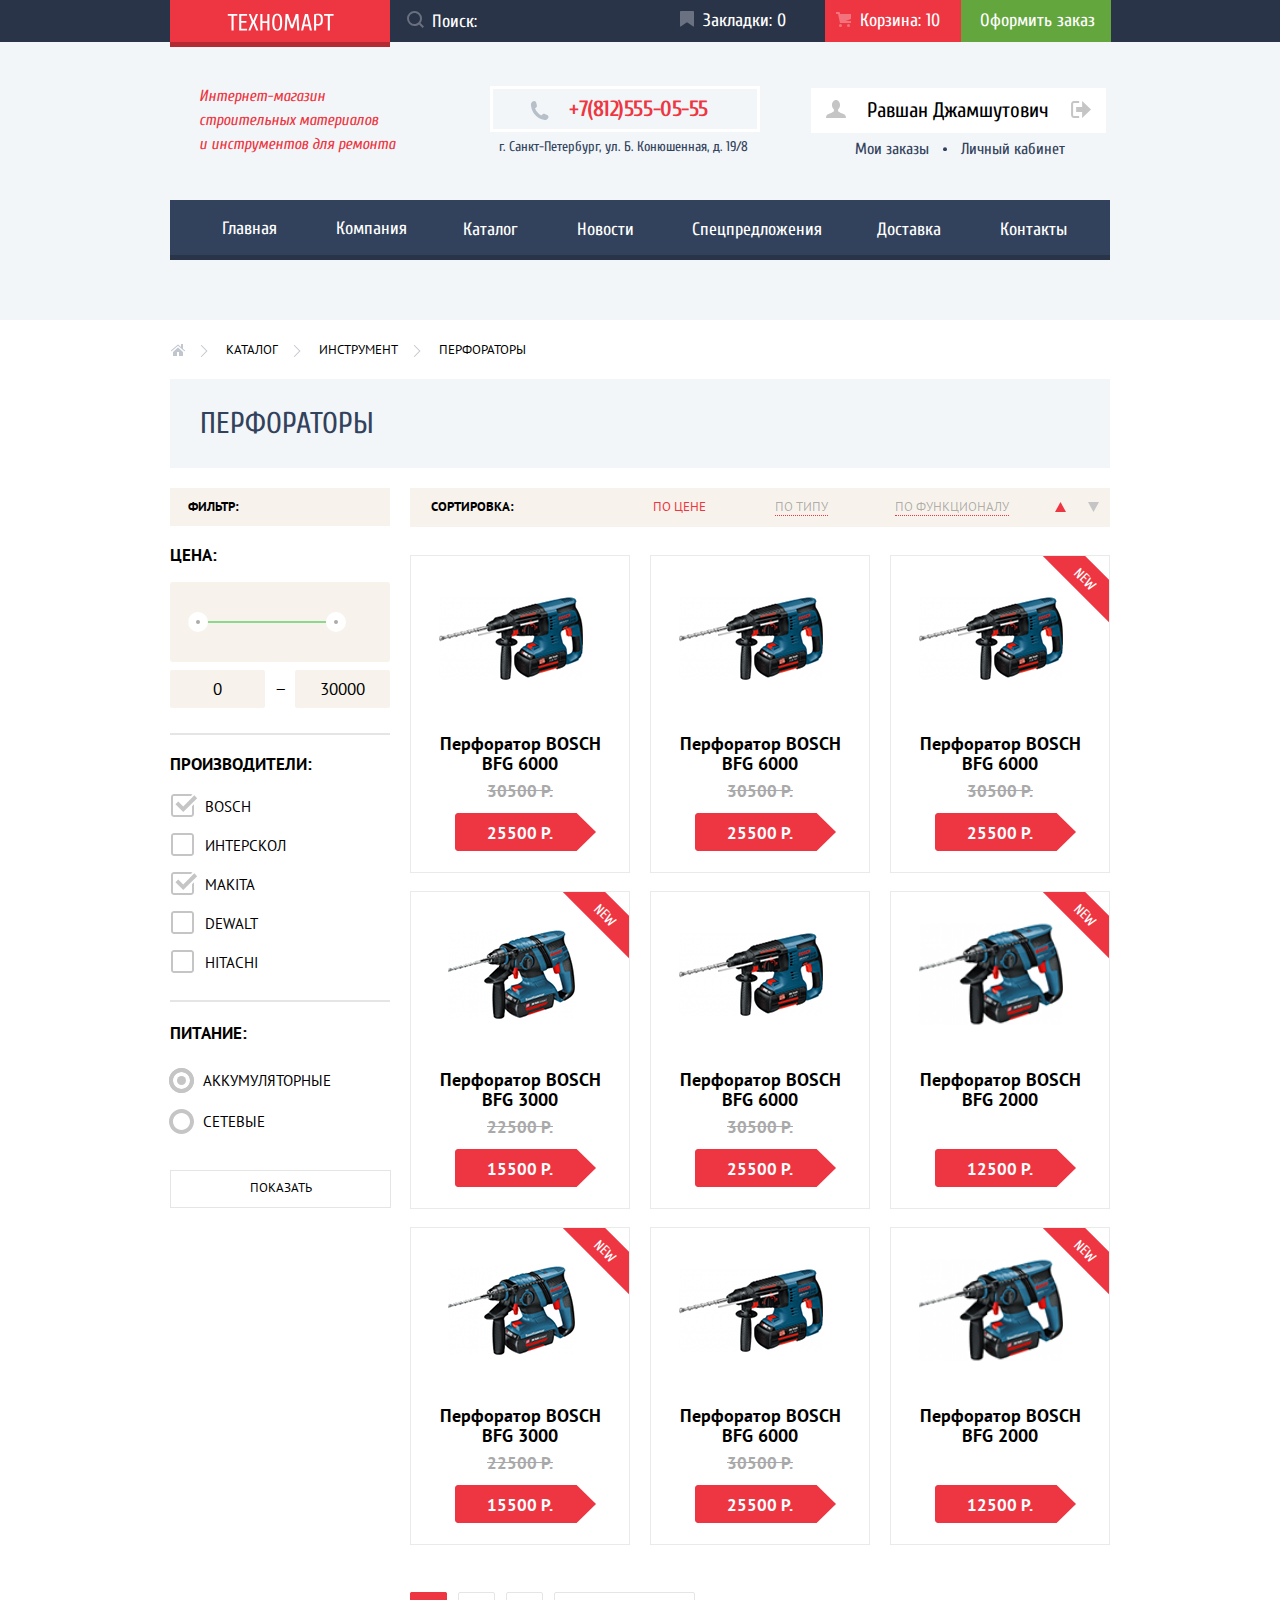
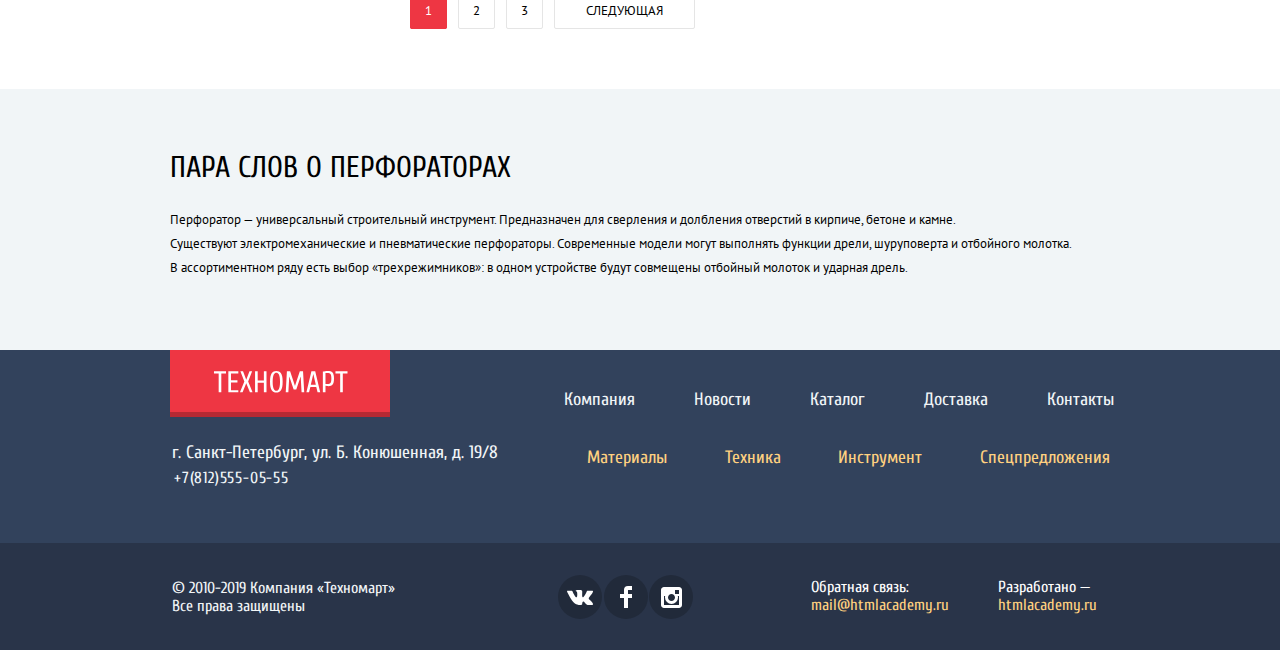
==== commit ede14126: "поправки" ====
--- a/catalog.html
+++ b/catalog.html
@@ -44,7 +44,7 @@
 
           <div class="header_contacts_info">
             <a href="tel:+78125550555" aria-label="позвонить нам по номеру +78125550555." class="header_inner_phone">
-              +7&nbsp;(812)&nbsp;555-05-55</a>
+              +7(812)555-05-55</a>
             <p class="header_inner_address">г. Санкт-Петербург, ул. Б. Конюшенная, д. 19/8</p>
           </div>
 
@@ -131,11 +131,11 @@
                   </div>
 
                   <div class="filter_interval">
-                    <label class="hidden"> минимальная цена </label>
-                    <input type="text" name="min-interval" value="0">
+                    <label for="min_price" class="hidden"> минимальная цена </label>
+                    <input type="text" name="min-interval" value="0" id="min_price">
                     &mdash;
-                    <label class="hidden"> максимальная цена</label>
-                    <input type="text" name="max-interval" value="30000">
+                    <label for="max_price" class="hidden"> максимальная цена</label>
+                    <input type="text" name="max-interval" value="30000" id="max_price">
                   </div>
                 </div>
 
@@ -388,8 +388,8 @@
         </div>
         <div class="catalog_popup ">
 
-          <div class="catalog_popup_wrapper"><img src="img/svg/icon-mark.svg" alt="Товар добавлен в корзину."
-              aria-hidden="true">
+          <div class="catalog_popup_wrapper"><img src="img/svg/icon-mark.svg" width="66" height="66"
+              alt="Товар добавлен в корзину." aria-hidden="true">
             <p>Товар добавлен в корзину!</p>
           </div>
 
@@ -423,9 +423,8 @@
               <img src="img/logo-technomart.svg" width="135" height="21" alt="Магазин Техномарт." />
             </a>
             <p class="footer_address">г. Санкт-Петербург, ул. Б. Конюшенная, д. 19/8</p>
-            <a class="footer_phone" href="tel:+7 (812) 555-05-5" aria-label="позвонить нам по номеру +78125550555.">+7
-              (812)
-              555-05-55</a>
+            <a class="footer_phone" href="tel:+7812555055"
+              aria-label="позвонить нам по номеру +78125550555.">+7(812)555-05-55</a>
           </div>
 
           <div class="footer_menu_wrapper">
--- a/css/style.css
+++ b/css/style.css
@@ -144,7 +144,7 @@
 
 .header_bookmarks {
   position: relative;
-  display: inline-block;
+  display: block;
   padding-top: 9px;
   padding-right: 26px;
   padding-bottom: 9px;
@@ -183,7 +183,7 @@
 }
 
 .place_your_order {
-  display: inline-block;
+  display: block;
   background-color: var(--green);
   padding-left: 19px;
   padding-right: 18px;
@@ -984,7 +984,7 @@
   content: url('data:image/svg+xml,%3Csvg xmlns="http://www.w3.org/2000/svg" width="23" height="23" viewBox="0 0 23 23"%3E%3Cpath fill="%23c5c5c5" d="M20 2c.542 0 1 .458 1 1v17c0 .542-.458 1-1 1H3c-.542 0-1-.458-1-1V3c0-.542.458-1 1-1h17m0-2H3C1.35 0 0 1.35 0 3v17c0 1.65 1.35 3 3 3h17c1.65 0 3-1.35 3-3V3c0-1.65-1.35-3-3-3z"/%3E%3C/svg%3E');
   width: 23px;
   height: 23px;
-  display: inline-block;
+  display: block;
   left: -17px;
   top: -3px;
   position: absolute;
@@ -993,7 +993,7 @@
 .check_box::after {
   content: url('data:image/svg+xml,%3Csvg xmlns="http://www.w3.org/2000/svg" width="27" height="23" viewBox="0 0 27 23"%3E%3Cpath fill="%23c5c5c5" d="M7.285 7.486l-2.829 2.829 7.783 7.783L26.171 4.166l-2.828-2.829-11.104 11.102z"/%3E%3Cpath fill="%23c5c5c5" d="M21 20c0 .542-.458 1-1 1H3c-.542 0-1-.458-1-1V3c0-.542.458-1 1-1h16.908L21.493.415A2.96 2.96 0 0 0 20 0H3C1.35 0 0 1.35 0 3v17c0 1.65 1.35 3 3 3h17c1.65 0 3-1.35 3-3v-9.829l-2 2V20z"/%3E%3C/svg%3E%0A');
   width: 27px;
-  display: inline-block;
+  display: block;
   left: -17px;
   top: -3px;
   position: absolute;
@@ -2086,8 +2086,28 @@
   display: none;
 }
 
+@keyframes bounce {
+0% {transform: translateY(-2000px);}
+70% {transform: translateY(30px);}
+90% {transform: translateY(-10px);}
+100% {transform: translateY(0);}
+}
+
 .popup_show {
   display: block;
+  animation-name: bounce;
+  animation-duration: 0.6s;
+}
+
+@keyframes shake {
+  0%, 100% {transform: translateX(0);}
+  10%, 30%, 50%, 70%, 90% {transform: translateX(-10px);}
+  20%, 40%, 60%, 80% {transform: translateX(10px);}
+}
+
+.popup_error {
+  animation-name: shake;
+  animation-duration: 0.6s;
 }
 
 .write_us_button {
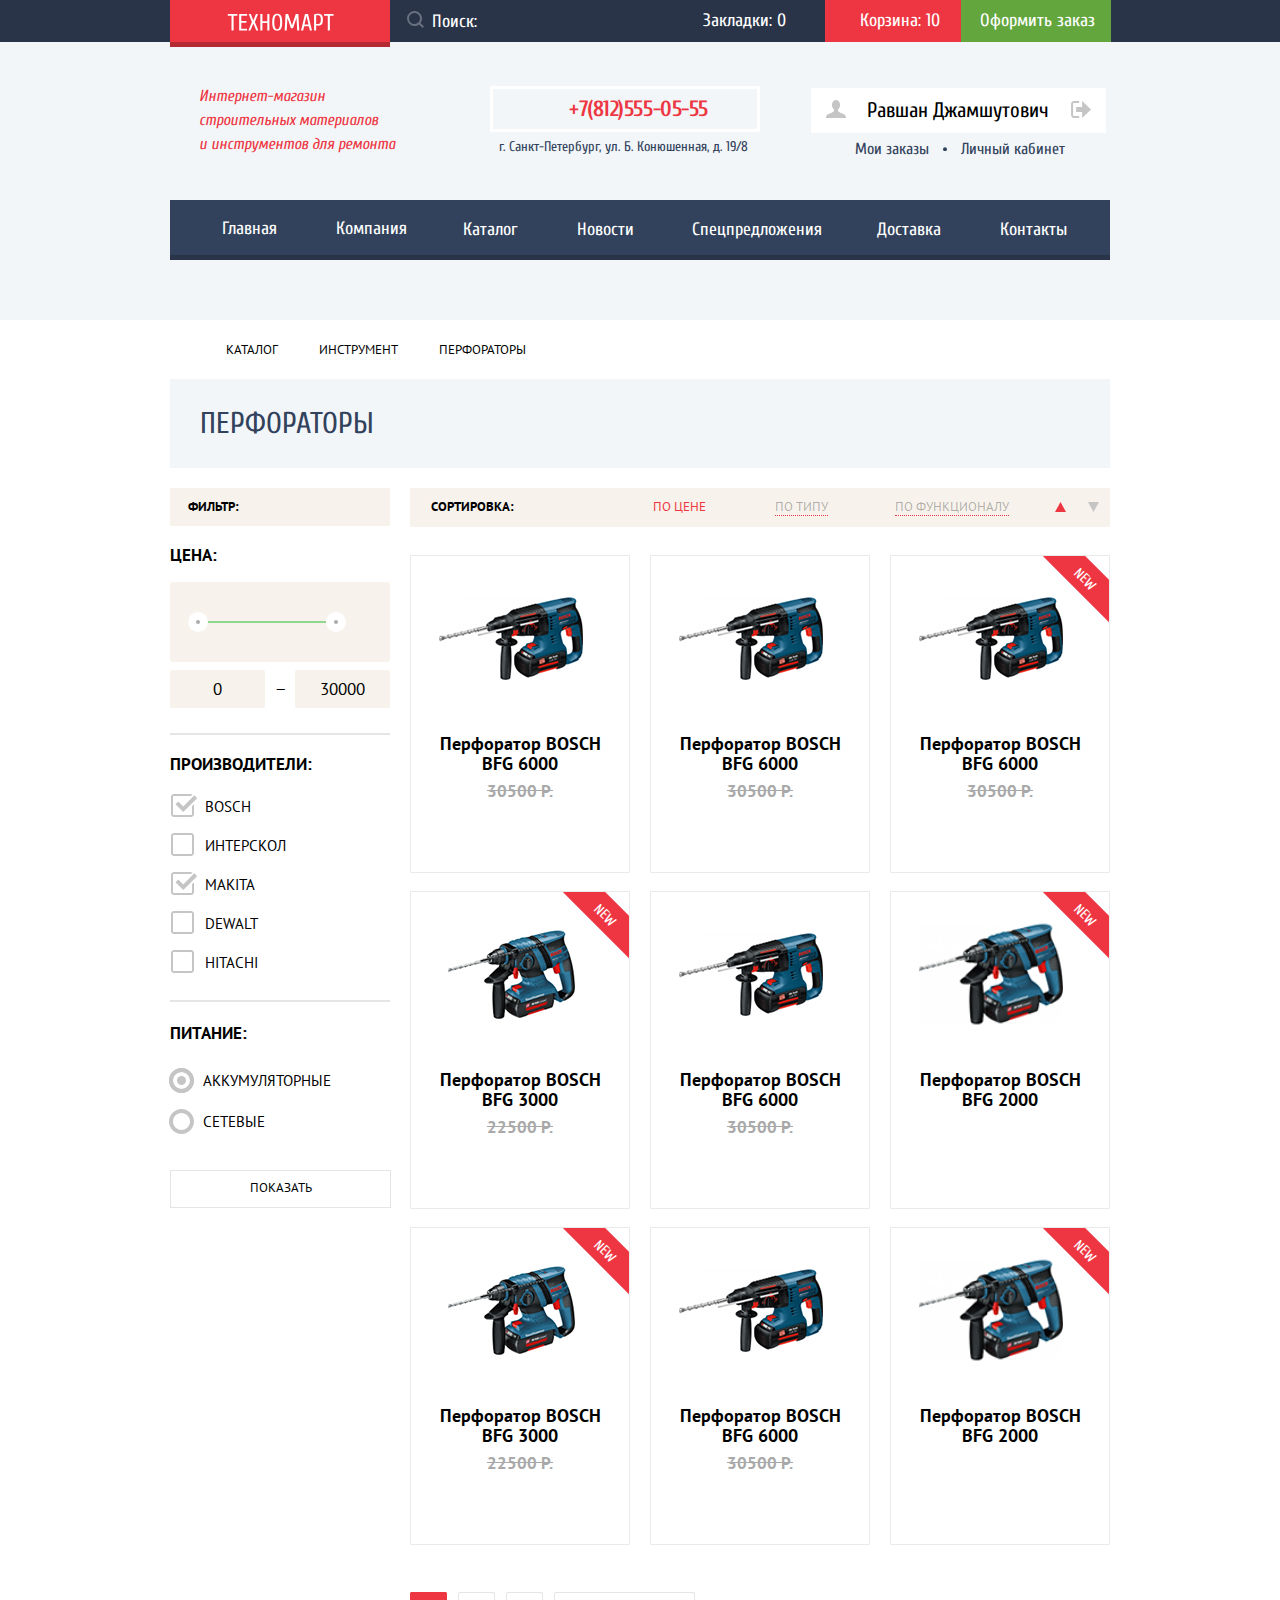
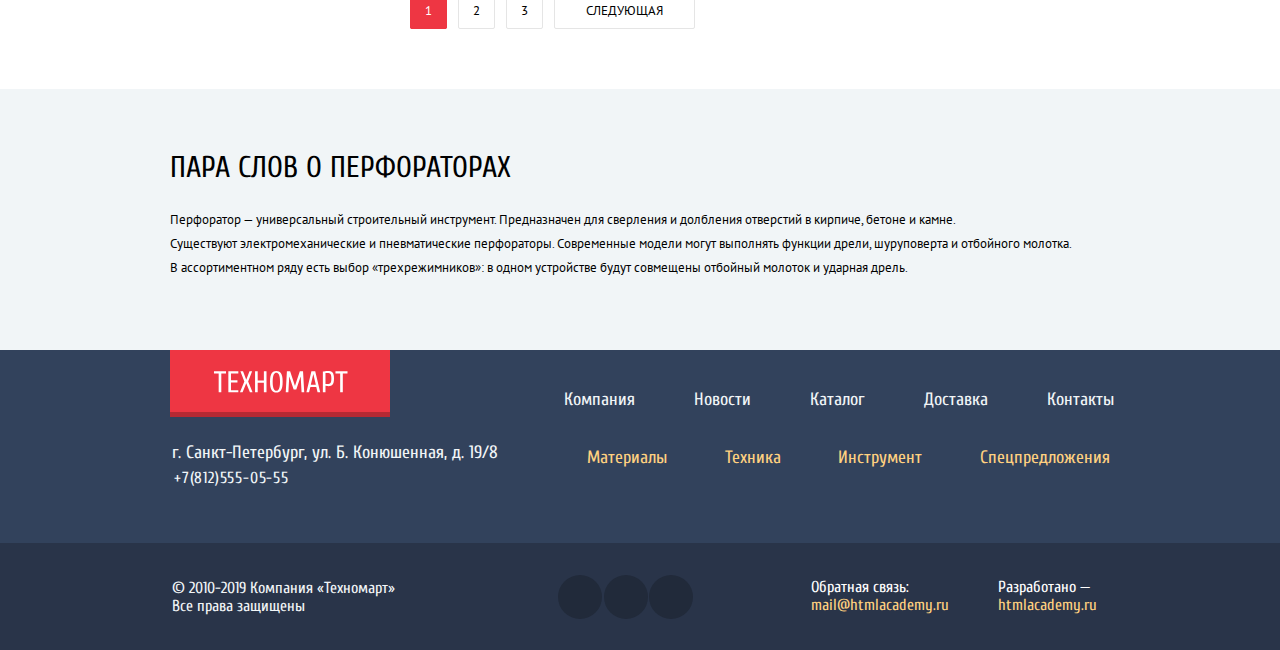
==== commit 758076f3: "min-css" ====
--- a/catalog.html
+++ b/catalog.html
@@ -4,12 +4,11 @@
 <head>
   <meta charset="utf-8" />
   <title>Каталог</title>
-  <link rel="stylesheet" href="css/normalize.css">
   <link
     href="https://fonts.googleapis.com/css2?family=Cuprum:ital,wght@0,400;0,700;1,400;1,700&family=PT+Sans:ital,wght@0,400;0,700;1,400;1,700&display=swap"
     rel="stylesheet">
-
-  <link rel="stylesheet" href="css/style.css" />
+  <link rel="stylesheet" href="css/normalize.css">
+  <link rel="stylesheet" href="css/min-css.css" />
 </head>
 
 <body class="page_body">
--- a/css/min-css.css
+++ b/css/min-css.css
@@ -0,0 +1 @@
+*,::after,::before{box-sizing:border-box}:root{--desaturated-blue:#293449;--dark-blue:#161D29;--ebony-clay:#212A3A;--grayish-white:#f2f6f8;--classic-white:#FFFFFF;--classic-white-shadown:rgba(255, 255, 255, 0.3);--gallery:#EAEAEA;--merino:#F9F5F0;--classic-red:#EE3643;--dark-red:#BA2732;--brick_red:#CA2C37;--green:#63A63E;--light-green:#5FBB2D;--dark-green:#518534;--bilbao:#367315;--classic-black:#000000;--classic-black-opacity:rgba(0, 0, 0, 0.24);--classic-black-opacity-30:rgba(0, 0, 0, 0.3);--classic-black-opacity-15:rgba(0, 0, 0, 0.15);--classic-black-opacity-10:rgba(0, 0, 0, 0.10);--basic-sea:#32425c;--basic-sienna:#ffd180;--basic-sea-light:#f1f5f7;--basic-white:#F3F7F9;--basic-gray:#a9a9a9;--basic-gray-shadown:rgba(169, 169, 169, 0.3);--dark-gray:#3D546F;--iron:#D7DCDE;--classic-yellow:#FFBF47;--classic-blue:#3BBCE3;--classic-pink:#DC91D8;--feijoa:#8ED78F;--light-gray:#C5C5C5;--light_shade_of_gray:#E5E5E5;--ecru-white:#F7F3EC;--bleach:#F4F4F4;--seashell:#F1F1F1;--dark-steel-blue:#1D2739;--silver:rgba(197, 197, 197, 0.3);--point-color:#ABABAB}body{min-width:1220px;padding:0;font-family:"PT Sans",Tahoma,sans-serif;font-size:14px;background-color:var(--classic-white);color:var(--classic-black)}img{max-width:100%;height:auto}a{text-decoration:none;color:var(--classic-black)}.visually_hidden{position:absolute;clip:rect(0 0 0 0);width:1px;height:1px;margin:-1px}.hidden{display:none}.container{width:960px;margin:0 auto;padding:0 10px}.page{height:100%}.page_body{min-height:100%;display:grid;grid-template-rows:min-content 1fr min-content;align-content:start}.header_wrapper{width:100%;background-color:var(--desaturated-blue);height:42px}.header_inner_wrapper{width:100%;background-color:var(--grayish-white);height:278px}.header_line{display:flex;align-items:stretch;background-color:var(--desaturated-blue);margin:0;font-size:18px;line-height:24px;font-family:Cuprum,Tahoma,sans-serif}.header_line_menu{display:flex;align-items:center;height:42px;width:450px}.header_line ul{margin:0;padding:0}.header_line a{color:var(--classic-white)}.header_line li{list-style:none}.header_bookmarks{position:relative;display:block;padding-top:9px;padding-right:26px;padding-bottom:9px;padding-left:43px}.header_bookmarks::before{position:absolute;content:"";width:14px;height:16px;background-image:url(img/svg/icon-bookmark.svg);background-repeat:no-repeat;background-position:0 0;top:11px;left:20px;opacity:.3}.header_bookmarks:active::before,.header_bookmarks:focus::before,.header_bookmarks:hover::before{opacity:1}.header_basket{position:relative;padding-top:9px;padding-right:15px;padding-bottom:9px;padding-left:23px;display:block;margin-left:13px;width:136px;text-align:center}.place_your_order{display:block;background-color:var(--green);padding-left:19px;padding-right:18px;padding-top:9px;padding-bottom:9px;margin-left:0;width:150px}.place_your_order:active{opacity:.85}.place_your_order:hover{background-color:var(--light-green)}.header_basket:active,.header_bookmarks:active{background-color:var(--dark-blue);opacity:.5}.header_basket::before{position:absolute;content:"";width:15px;height:15px;background-image:url(img/svg/icon-cart.svg);background-repeat:no-repeat;background-position:0 0;top:12px;left:11px;opacity:.3}.header_basket:active::before,.header_basket:focus::before,.header_basket:hover::before{opacity:1}.not_empty_basket{background-color:var(--classic-red);padding-left:28px}.logo{display:block;width:220px;height:47px;text-align:center;line-height:52px;background-color:var(--classic-red);box-shadow:inset 0 -5px 0 var(--classic-black-opacity)}.logo:active{background-color:var(--dark-red)}.search_form{position:relative;display:flex;padding-bottom:5px;align-items:center}.search_btn{background-color:transparent;padding:0;border:none;position:absolute;top:11px;left:17px}.search_btn:hover .search_icon_path{opacity:1}.search_input{padding-left:42px;background-color:transparent;border-style:none;height:42px;width:270px;outline:0;font-size:18px;line-height:24px}.search_input:active,.search_input:focus{background-color:var(--classic-white)}.search_input:hover+.search_btn .search_icon_path{fill:var(--classic-white);opacity:1}.search_input:active+.search_btn .search_icon_path,.search_input:focus+.search_btn .search_icon_path{fill:var(--classic-red);opacity:1}.search_icon_path{opacity:.3}.search_icon:active{fill:var(--classic-red)}.search_input::placeholder{color:var(--classic-white)}.search_input::-moz-placeholder{color:var(--classic-white);opacity:1}.search_input:-ms-input-placeholder{color:var(--classic-white)}.search_input:-moz-placeholder{color:var(--classic-white);opacity:1}.header_inner{display:flex;align-items:center;margin:0;font-family:Cuprum,Tahoma,sans-serif;background-color:var(--grayish-white);padding-top:40px;padding-bottom:42px}.header_inner_index{padding-bottom:41px}.header_inner_description{font-style:italic;font-size:16px;line-height:24px;color:var(--classic-red);margin:0;padding-left:29px}.header_contacts_info{display:flex;flex-direction:column;position:relative;margin-left:51px}.header_inner_phone{position:relative;font-weight:700;font-size:22px;line-height:28px;border:3px solid var(--classic-white);color:var(--classic-red);padding-top:6px;width:270px;text-align:center;margin-left:44px;padding-left:27px;margin-bottom:22px;padding-bottom:6px;letter-spacing:-.02em}.header_inner_phone::before{position:absolute;content:"";width:19px;height:19px;background-image:url(img/svg/icon-phone.svg);background-repeat:no-repeat;background-position:0 0;top:12px;left:37px}.header_inner_address{font-size:14px;line-height:24px;color:var(--basic-sea);margin:0;position:absolute;top:49px;left:53px}.header_user_menu{display:flex;justify-content:space-between;margin-bottom:26px;margin-left:69px;margin-top:6px}.user_menu_inner{display:flex;align-items:center;margin-top:7px;margin-left:50px}.login{background-color:var(--classic-white);font-family:Cuprum,Tahoma,sans-serif;font-size:21px;line-height:21px;color:var(--classic-black);padding-top:11px;padding-bottom:12px;padding-left:45px;padding-right:27px;width:121px;position:relative;margin-right:10px;height:45px}.catalog_user_menu{flex-wrap:wrap;display:flex;justify-content:space-between;flex-direction:column;position:relative}.login_icon{position:absolute;left:18px;top:14px}.login:hover .login_icon{fill:var(--basic-gray)}.login:hover,.registration:hover{color:var(--classic-red)}.login:active,.login:active .login_icon{fill:var(--light-gray);color:var(--light-gray)}.registration{background-color:var(--classic-white);font-size:21px;line-height:21px;font-family:Cuprum,Tahoma,sans-serif;color:var(--classic-black);padding-top:11px;padding-bottom:12px;padding-left:24px;padding-right:23px;height:45px}.registration:active{color:var(--light-gray)}.user_field{position:relative}.user_login{background-color:var(--classic-white);font-size:21px;color:var(--classic-black);position:relative;padding-left:56px;padding-right:57px;padding-top:10px;padding-bottom:11px;margin-top:6px;margin-left:51px}.log_out{position:absolute;background-color:var(--classic-white);right:15px;top:50%;transform:translateY(-50%)}.log_out:hover path{fill:var(--dark-gray)}.user_icon{position:absolute;left:15px;top:12px}.user_login:hover .user_icon{fill:var(--dark-gray)}.main_page_link{padding-top:17px;padding-left:52px;padding-bottom:19px;padding-right:27px}.about_company_link{padding-left:32px;padding-top:17px;padding-bottom:19px;padding-right:25px}.catalog_link{padding:18px 31px}.news_link{padding:17px 28px}.special_offers_link{padding:18px 30px}.delivery_link{padding:18px 25px}.contacts_link{padding:18px 34px}.main_nav ul{display:flex;flex-wrap:wrap;background-color:var(--basic-sea);margin-bottom:60px;padding:0;align-items:center;box-shadow:inset 0 -5px 0 var(--desaturated-blue)}.main_nav a{color:var(--classic-white);font-size:18px;line-height:24px;font-family:Cuprum,Tahoma,sans-serif;display:block}.main_nav li{display:block;list-style:none}.main_nav a:hover{background-color:var(--desaturated-blue)}.main_nav a:active{opacity:.5;background-color:var(--dark-steel-blue)}.main_nav ul{margin:0}.login_sub_title{position:relative;padding-left:32px}.users_orders{padding-left:45px}.login_sub_title,.users_orders{font-size:16px;line-height:18px;color:var(--basic-sea);font-family:Cuprum,Tahoma,sans-serif}.login_sub_title:hover,.users_orders:hover{color:var(--classic-red)}.login_sub_title::before{content:"";background-color:var(--basic-sea);clip-path:circle(50%);height:4px;width:4px;display:block;position:absolute;top:7px;right:118px}.login_sub_title:hover::before{background-color:var(--classic-red)}.login_sub_title:active::before{background-color:var(--light-gray)}.log_out:active path,.login_sub_title:active,.user_login:active,.user_login:active .user_icon,.users_orders:active{color:var(--light-gray);fill:var(--light-gray)}.main_catalog{display:grid;grid-template-columns:220px 1fr;gap:18px 20px;padding-bottom:55px}.catalog_nav{margin:0;padding:0;display:flex;justify-content:space-between;width:356px;align-items:center;padding-top:21px}.catalog_nav a{font-size:13px;line-height:18px;color:var(--classic-black);text-transform:uppercase;margin:0;padding:0}.catalog_nav li{position:relative;list-style:none;display:flex;align-items:center;height:18px}.catalog_nav li::after{position:absolute;content:"";width:8px;height:12px;background-image:url(img/svg/icon-right-small.svg);background-repeat:no-repeat;background-position:0 0;top:4px;right:-1.64em}.catalog_nav li:last-child::after{display:none}.catalog_nav_home{content:"";width:15px;height:12px;background-image:url(img/svg/icon-home.svg);background-repeat:no-repeat;background-position:0 0}.catalog_title{font-family:Cuprum,Tahoma,sans-serif;background-color:var(--grayish-white);text-transform:uppercase;font-size:30px;line-height:30px;color:var(--basic-sea);font-weight:400;padding-left:30px;padding-top:30px;padding-bottom:29px}.catalog_sort{display:flex;background-color:var(--ecru-white);padding-bottom:9px;padding-left:21px;padding-top:1px}.catalog_sort h2{color:var(--classic-black);font-size:13px;line-height:18px;padding-top:9px;margin:0}.catalog_sort li{list-style:none}.catalog_sort a{font-size:13px;line-height:18px;text-transform:uppercase;border-bottom:1px dotted var(--classic-red);color:var(--classic-black-opacity-30);outline:0}.catalog_sort a:hover{opacity:1;border-bottom:1px solid var(--classic-red)}.catalog_sort a:active,.catalog_sort a:focus{border-bottom:none;color:var(--classic-red);opacity:1}.catalog_sort ul{margin:0;display:flex;padding-bottom:2px;padding-left:41px;margin-left:98px;padding-top:9px}.catalog_sort ul :nth-child(2){padding-left:69px}.catalog_sort ul :nth-child(3){padding-left:67px}.catalog_sort ul :nth-child(4){padding-left:41px;padding-top:1px}.catalog_sort ul :nth-child(5){padding-left:12px;padding-top:1px}.catalog_sort_inner a{border-bottom:none;color:var(--classic-red);opacity:1}.catalog_sort_inner a:hover{border-bottom:none}.sort_button{outline:0;border-style:none;background-color:transparent;padding:0 5px;cursor:pointer}.sort_button_down,.sort_button_up{fill:var(--light-gray)}.sort_button:hover .sort_button_down,.sort_button:hover .sort_button_up{fill:var(--classic-black)}.sort_button:focus .sort_button_down,.sort_button:focus .sort_button_up{fill:var(--classic-red)}.catalog_filter ul{font-size:15px;line-height:19px;text-transform:uppercase;color:var(--classic-black);border:0;margin:0}.range_container{padding:0;margin:0}.price_rage_wrapper{background-color:var(--ecru-white)}.price_wrapper{display:flex;justify-content:space-between;padding-top:9px}.price_wrapper input{width:95px;padding-bottom:16px;background-color:var(--ecru-white);outline:0;border-style:none}.price_range{margin-top:38px;margin-left:41px;margin-bottom:38px;padding-bottom:1px;height:3px}.catalog_filter p{margin:0;font-weight:700;font-size:17px;line-height:30px;color:var(--classic-black);text-transform:uppercase;padding-top:14px;padding-bottom:12px}.catalog_filter li{list-style:none}.catalog_filter h2{font-size:13px;line-height:18px;color:var(--classic-black);background-color:var(--ecru-white);text-transform:uppercase;margin:0;padding:10px 0;padding-left:0;padding-left:18px}.producer_checkbox{padding:0;margin-top:38px;padding-left:0;margin-right:10px;position:relative}.producer_checkbox p{padding-top:3px}.catalog_filter .producer_legend{padding-top:4px;position:absolute;padding:0;margin:0;top:45px}.catalog_filter .battery_legend{padding:0}.producer_checkbox_inner{padding:0;margin:0;padding-left:18px;padding-top:6px}.producer_checkbox li{padding-bottom:20px}.producer_checkbox::before{position:absolute;content:" ";width:220px;height:2px;border:none;background-color:var(--classic-black-opacity-10);display:block;top:-13px}.battery_radio::before{position:absolute;content:" ";width:220px;height:2px;border:none;background-color:var(--classic-black-opacity-10);display:block;top:-18px}.check{position:relative;padding-bottom:18px}.check_input{opacity:0}.battery_radio{padding:0;margin-top:26px;position:relative}.battery_radio_inner{padding:0;margin:0;padding-left:33px;padding-top:23px}.check_box::before{content:url('data:image/svg+xml,%3Csvg xmlns="http://www.w3.org/2000/svg" width="23" height="23" viewBox="0 0 23 23"%3E%3Cpath fill="%23c5c5c5" d="M20 2c.542 0 1 .458 1 1v17c0 .542-.458 1-1 1H3c-.542 0-1-.458-1-1V3c0-.542.458-1 1-1h17m0-2H3C1.35 0 0 1.35 0 3v17c0 1.65 1.35 3 3 3h17c1.65 0 3-1.35 3-3V3c0-1.65-1.35-3-3-3z"/%3E%3C/svg%3E');width:23px;height:23px;display:block;left:-17px;top:-3px;position:absolute}.check_box::after{content:url('data:image/svg+xml,%3Csvg xmlns="http://www.w3.org/2000/svg" width="27" height="23" viewBox="0 0 27 23"%3E%3Cpath fill="%23c5c5c5" d="M7.285 7.486l-2.829 2.829 7.783 7.783L26.171 4.166l-2.828-2.829-11.104 11.102z"/%3E%3Cpath fill="%23c5c5c5" d="M21 20c0 .542-.458 1-1 1H3c-.542 0-1-.458-1-1V3c0-.542.458-1 1-1h16.908L21.493.415A2.96 2.96 0 0 0 20 0H3C1.35 0 0 1.35 0 3v17c0 1.65 1.35 3 3 3h17c1.65 0 3-1.35 3-3v-9.829l-2 2V20z"/%3E%3C/svg%3E%0A');width:27px;display:block;left:-17px;top:-3px;position:absolute}.check_input+.check_box::after{content:none}.check_input:checked+.check_box::before{content:url('data:image/svg+xml,%3Csvg xmlns="http://www.w3.org/2000/svg" width="27" height="23" viewBox="0 0 27 23"%3E%3Cpath fill="%23c5c5c5" d="M7.285 7.486l-2.829 2.829 7.783 7.783L26.171 4.166l-2.828-2.829-11.104 11.102z"/%3E%3Cpath fill="%23c5c5c5" d="M21 20c0 .542-.458 1-1 1H3c-.542 0-1-.458-1-1V3c0-.542.458-1 1-1h16.908L21.493.415A2.96 2.96 0 0 0 20 0H3C1.35 0 0 1.35 0 3v17c0 1.65 1.35 3 3 3h17c1.65 0 3-1.35 3-3v-9.829l-2 2V20z"/%3E%3C/svg%3E%0A');width:27px}.check_input:focus+.check_box::before,.check_input:hover+.check_box::before{content:url('data:image/svg+xml,%3Csvg width="24" height="23" viewBox="0 0 24 23" fill="none" xmlns="http://www.w3.org/2000/svg"%3E%3Cpath fill-rule="evenodd" clip-rule="evenodd" d="M3.16241 0H20.1624C21.8124 0 23.1624 1.35 23.1624 3V20C23.1624 21.65 21.8124 23 20.1624 23H3.16241C1.51241 23 0.162415 21.65 0.162415 20V3C0.162415 1.35 1.51241 0 3.16241 0ZM21.1624 3C21.1624 2.458 20.7044 2 20.1624 2H3.16241C2.62041 2 2.16241 2.458 2.16241 3V20C2.16241 20.542 2.62041 21 3.16241 21H20.1624C20.7044 21 21.1624 20.542 21.1624 20V3Z" fill="%23B5B5B5"/%3E%3C/svg%3E%0A')}.check_input:checked:focus+.check_box::before,.check_input:checked:hover+.check_box::before{content:url("data:image/svg+xml,%3Csvg width='27' height='23' viewBox='0 0 27 23' fill='none' xmlns='http://www.w3.org/2000/svg'%3E%3Cpath d='M7.44741 7.48604L4.61841 10.315L12.4014 18.098L26.3334 4.16604L23.5054 1.33704L12.4014 12.439L7.44741 7.48604Z' fill='%23B5B5B5'/%3E%3Cpath d='M21.1624 20C21.1624 20.542 20.7044 21 20.1624 21H3.16241C2.62041 21 2.16241 20.542 2.16241 20V3C2.16241 2.458 2.62041 2 3.16241 2H20.0704L21.6554 0.415C21.2034 0.146542 20.6881 0.00329969 20.1624 0H3.16241C1.51241 0 0.162415 1.35 0.162415 3V20C0.162415 21.65 1.51241 23 3.16241 23H20.1624C21.8124 23 23.1624 21.65 23.1624 20V10.171L21.1624 12.171V20Z' fill='%23B5B5B5'/%3E%3C/svg%3E")}.radio{position:relative;padding-bottom:22px}.radio_input{position:absolute;opacity:0}.radio_box::before{position:absolute;width:25px;height:25px;content:url('data:image/svg+xml,%3Csvg xmlns="http://www.w3.org/2000/svg" width="25" height="25" viewBox="0 0 25 25"%3E%3Cpath fill="%23c5c5c5" d="M12.5 4c4.687 0 8.5 3.813 8.5 8.5 0 4.687-3.813 8.5-8.5 8.5C7.813 21 4 17.187 4 12.5 4 7.813 7.813 4 12.5 4m0-4C5.597 0 0 5.597 0 12.5S5.597 25 12.5 25 25 19.403 25 12.5 19.403 0 12.5 0z"/%3E%3C/svg%3E');left:-34px;top:-3px}.radio_box::after{position:absolute;content:url('data:image/svg+xml,%3Csvg xmlns="http://www.w3.org/2000/svg" width="25" height="25" viewBox="0 0 25 25"%3E%3Cpath fill="%23c5c5c5" d="M12.5 4c4.687 0 8.5 3.813 8.5 8.5 0 4.687-3.813 8.5-8.5 8.5C7.813 21 4 17.187 4 12.5 4 7.813 7.813 4 12.5 4m0-4C5.597 0 0 5.597 0 12.5S5.597 25 12.5 25 25 19.403 25 12.5 19.403 0 12.5 0z"/%3E%3Ccircle fill="%23c5c5c5" cx="12.5" cy="12.5" r="4.5"/%3E%3C/svg%3E');left:-34px;top:-3px}.radio_input+.radio_box::after{content:none}.radio_input:checked+.radio_box::after{content:url('data:image/svg+xml,%3Csvg xmlns="http://www.w3.org/2000/svg" width="25" height="25" viewBox="0 0 25 25"%3E%3Cpath fill="%23c5c5c5" d="M12.5 4c4.687 0 8.5 3.813 8.5 8.5 0 4.687-3.813 8.5-8.5 8.5C7.813 21 4 17.187 4 12.5 4 7.813 7.813 4 12.5 4m0-4C5.597 0 0 5.597 0 12.5S5.597 25 12.5 25 25 19.403 25 12.5 19.403 0 12.5 0z"/%3E%3Ccircle fill="%23c5c5c5" cx="12.5" cy="12.5" r="4.5"/%3E%3C/svg%3E')}.radio_input:hover+.radio_box::before{content:url('data:image/svg+xml,%3Csvg width="26" height="25" viewBox="0 0 26 25" fill="none" xmlns="http://www.w3.org/2000/svg"%3E%3Cpath fill-rule="evenodd" clip-rule="evenodd" d="M0.162354 12.5C0.162354 5.597 5.75935 0 12.6624 0C19.5654 0 25.1624 5.597 25.1624 12.5C25.1624 19.403 19.5654 25 12.6624 25C5.75935 25 0.162354 19.403 0.162354 12.5ZM21.1624 12.5C21.1624 7.813 17.3494 4 12.6624 4C7.97535 4 4.16235 7.813 4.16235 12.5C4.16235 17.187 7.97535 21 12.6624 21C17.3494 21 21.1624 17.187 21.1624 12.5Z" fill="%23B5B5B5"/%3E%3C/svg%3E')}.radio_input:checked:hover+.radio_box::after{content:url('data:image/svg+xml,%3Csvg width="26" height="25" viewBox="0 0 26 25" fill="none" xmlns="http://www.w3.org/2000/svg"%3E%3Cpath fill-rule="evenodd" clip-rule="evenodd" d="M0.162415 12.5C0.162415 5.597 5.75941 0 12.6624 0C19.5654 0 25.1624 5.597 25.1624 12.5C25.1624 19.403 19.5654 25 12.6624 25C5.75941 25 0.162415 19.403 0.162415 12.5ZM21.1624 12.5C21.1624 7.813 17.3494 4 12.6624 4C7.97541 4 4.16241 7.813 4.16241 12.5C4.16241 17.187 7.97541 21 12.6624 21C17.3494 21 21.1624 17.187 21.1624 12.5Z" fill="%23B5B5B5"/%3E%3Cpath d="M12.6624 17C15.1477 17 17.1624 14.9853 17.1624 12.5C17.1624 10.0147 15.1477 8 12.6624 8C10.1771 8 8.16241 10.0147 8.16241 12.5C8.16241 14.9853 10.1771 17 12.6624 17Z" fill="%23B5B5B5"/%3E%3C/svg%3E')}.show_button{color:var(--classic-black);font-size:13px;line-height:18px;background-color:var(--classic-white);outline:0;border:1px solid var(--light_shade_of_gray);text-transform:uppercase;cursor:pointer;padding-top:8px;padding-bottom:10px;padding-left:79px;padding-right:78px;margin-top:17px}.catalog_list_index{padding:0;list-style:none;display:grid;gap:20px;align-items:center;grid-template-columns:220px 220px 220px 220px;padding-top:5px;padding-bottom:55px}.catalog_list{display:grid;grid-template-columns:repeat(3,220px);grid-template-rows:1fr 1fr 1fr;gap:18px 20px;align-items:center;padding:0;margin:0;padding-top:28px;padding-bottom:43px}.catalog_list li{list-style:none}.invisible{opacity:0}.merchandise{position:relative;display:flex;flex-direction:column;align-items:center;border:1px solid var(--gallery);overflow:hidden;padding-bottom:20px}.merchandise p{margin:0}.merchandise:active,.merchandise:focus,.merchandise:hover{box-shadow:0 4px 20px var(--classic-black-opacity-15)}.merchandise_img_wrapper{height:150px;display:flex;align-items:center;padding-top:15px;padding-right:18px}.new_text{background-color:var(--classic-red);color:var(--classic-white);font-size:14px;line-height:18px;font-family:Cuprum,Tahoma,sans-serif;text-transform:uppercase}.merchandise .new_text{padding-top:8px;padding-bottom:4px;padding-left:41px;padding-right:41px;position:absolute;transform:rotate(45deg);right:-30px;top:7px}.merchandise_btn{position:absolute;display:flex;flex-direction:column;justify-content:space-between;top:39%;transform:translateY(-100%);opacity:0}.merchandise:active .merchandise_img_wrapper,.merchandise:focus .merchandise_img_wrapper,.merchandise:hover .merchandise_img_wrapper{opacity:0}.merchandise:active .merchandise_btn,.merchandise:focus .merchandise_btn,.merchandise:hover .merchandise_btn{opacity:1}.buy_btn{position:relative;background-color:var(--green);font-family:Cuprum,Tahoma,sans-serif;font-size:14px;line-height:18px;border-style:none;color:var(--classic-white);outline:0;box-shadow:inset 0 -3px 0 var(--bilbao);border-radius:2px;padding-top:10px;padding-bottom:10px;padding-left:54px;padding-right:40px}.buy_btn::before{position:absolute;content:"";width:15px;height:15px;background-image:url(img/svg/icon-cart.svg);background-repeat:no-repeat;background-position:0 0;top:10px;left:30px;opacity:.3}.buy_btn:hover{background-color:var(--light-green)}.buy_btn:active{background-color:var(--dark-green)}.bookmarks_btn{font-family:Cuprum,Tahoma,sans-serif;font-size:14px;line-height:18px;border:2px solid var(--green);color:var(--basic-sea);outline:0;background-color:var(--classic-white);border-radius:2px;text-transform:uppercase;margin-top:11px;padding:9px 0;display:block;padding-bottom:7px;margin-right:2px}.bookmarks_btn:hover{border-color:var(--basic-sea)}.bookmarks_btn:active{border-color:var(--basic-sea);opacity:.5}.merchandise_name{font-weight:700;font-size:18px;line-height:20px;color:var(--classic-black)}.merchandise_price{font-weight:700;font-size:17px;line-height:18px;text-decoration-line:line-through;text-transform:uppercase;color:var(--basic-gray);padding:8px 0}.red_button{position:absolute;background-image:url(img/svg/red-button.svg);height:38px;width:141px;bottom:15px}.merchandise_description{display:flex;flex-direction:column;align-items:center;padding-top:28px}.merchandise_discount{display:flex;align-items:center;font-weight:700;font-size:17px;line-height:18px;color:var(--classic-white);z-index:1;background-image:url(img/svg/red-button.svg);background-position:11px 5px;background-repeat:no-repeat;height:44px;width:152px;bottom:15px;padding-left:43px;padding-top:5px}.discount_9000{background-position:15px 7px;height:45px;width:155px;padding-left:46px;padding-bottom:2px}.main_features h3{font-weight:700;font-size:24px;line-height:30px;font-family:Cuprum,Tahoma,sans-serif;color:var(--classic-white);margin-top:20px;margin-bottom:14px}.page_list{padding:0;display:flex;justify-content:start}.page_list li{list-style:none}.page_list :nth-child(4) a{padding-right:31px;padding-left:31px}.page_list a{border:1px solid var(--light_shade_of_gray);box-sizing:border-box;border-radius:2px;color:var(--classic-black);font-size:13px;line-height:18px;padding:9px 14px;text-align:center;margin-right:11px}.page_list_inner a{background-color:var(--classic-red);border:1px solid var(--classic-red);color:var(--classic-white)}.page_list a:hover{border:1px solid var(--light-gray)}.page_list_inner a:hover{border:1px solid var(--classic-red)}.page_list a:active,.page_list a:focus{border:1px solid var(--classic-red);outline:0}.about_hammer_drill{display:flex;background-color:var(--basic-sea-light);padding-top:39px;padding-bottom:75px}.about_hammer_drill h2{font-size:30px;line-height:30px;font-family:Cuprum,Tahoma,sans-serif;text-transform:uppercase;font-weight:400}.about_hammer_drill p{font-size:13px;line-height:24px;margin:0}.main_features{padding:0;margin:0;display:grid;grid-template-columns:1fr 1fr 1fr;grid-template-rows:123px 123px 123px;align-items:center;gap:20px;padding-top:59px;padding-bottom:58px}.materials{position:relative;background-color:var(--classic-yellow);grid-row:1/2;grid-column:1/2;overflow:hidden}.materials_inner{padding-left:23px}.materials::after{position:absolute;content:"";width:44px;height:65px;background-image:url(img/svg/icon-1.svg);background-repeat:no-repeat;background-position:0 0;top:52%;transform:translateY(-50%);right:43px}.materials .new_text{position:absolute;top:-9px;right:-24px;width:100px;text-align:center;transform:rotate(45deg);padding-top:6px;padding-bottom:6px;padding-left:41px;padding-right:41px}.tools{background-color:var(--classic-blue);grid-row:1/2;grid-column:2/3;position:relative}.tools .materials_inner{padding-left:22px}.tools::after{position:absolute;content:"";width:88px;height:63px;background-image:url(img/svg/icon-2.svg);background-repeat:no-repeat;background-position:0 0;top:53%;transform:translateY(-50%);right:18px}.machinery{background-color:var(--classic-pink);grid-row:1/2;grid-column:3/4;position:relative}.machinery .materials_inner{padding-left:22px}.machinery::after{position:absolute;content:"";width:88px;height:63px;background-image:url(img/svg/icon-3.svg);background-repeat:no-repeat;background-position:0 0;top:51%;transform:translateY(-50%);right:21px}.discounts{background-color:var(--feijoa);grid-row:2/3;grid-column:3/4;position:relative}.discounts::after{position:absolute;content:"";width:88px;height:74px;background-image:url(img/svg/icon-4.svg);background-repeat:no-repeat;background-position:0 0;top:51%;transform:translateY(-50%);right:16px}.discounts h3{margin-bottom:12px}.delivery{grid-row:3/4;grid-column:3/4;background-color:var(--classic-yellow);position:relative}.delivery .materials_inner{padding-left:22px}.delivery h3{margin-bottom:13px}.delivery::after{position:absolute;content:"";width:88px;height:74px;background-image:url(img/svg/icon-5.svg);background-repeat:no-repeat;background-position:0 0;top:56%;transform:translateY(-50%);right:21px}.delivery,.discounts,.machinery,.materials,.tools{height:100%}.main_features_slider{position:relative;grid-row:2/4;grid-column:1/3}.main_features_slider img{max-height:100%}.main_features_slider .lose_button{position:absolute;left:24px;bottom:29px;padding:10px 47px;padding-right:46px}.arrow_left{position:absolute;top:54%;left:16px;transform:translateY(-50%);border-style:none;outline:0;background-color:transparent;cursor:pointer}.arrow_right{position:absolute;top:54%;right:12px;transform:translateY(-50%);border-style:none;outline:0;background-color:transparent;cursor:pointer}.delivery a,.discounts a,.machinery a,.materials a,.tools a{font-size:14px;line-height:18px;font-family:Cuprum,Tahoma,sans-serif;text-transform:uppercase;color:var(--classic-white);background-color:var(--classic-white-shadown);padding:10px 0;width:135px;display:block;text-align:center}.delivery a:hover,.discounts a:hover,.machinery a:hover,.materials a:hover,.tools a:hover{background-color:var(--silver)}.delivery a:active,.discounts a:active,.machinery a:active,.materials a:active,.tools a:active{background-color:var(--basic-gray-shadown)}.popular{background-color:var(--merino);display:flex;justify-content:space-between;align-items:center}.popular h2{font-size:30px;line-height:30px;color:var(--basic-sea);font-family:Cuprum,Tahoma,sans-serif;text-transform:uppercase;font-weight:400;margin:0;margin-top:30px;margin-left:28px;padding-bottom:30px}.popular .lose_button{padding:10px 24px;margin-right:14px}.popular .producer_lose_button{padding:10px 38px;margin-right:19px;padding-left:39px}.popular_brand{display:grid;grid-template-columns:1fr 1fr 1fr 1fr;grid-template-rows:1fr 1fr;gap:20px;padding-top:19px;padding-bottom:66px}.popular_brand a:hover{background-color:var(--gallery);box-shadow:0 4px 20px var(--classic-black-opacity-15)}.popular_brand a:active{opacity:.5}.services{background-color:var(--grayish-white);padding-top:38px;padding-bottom:19px;min-height:522px}.services_wrapper{width:100%;background-color:var(--grayish-white)}.services_header{display:flex;margin-top:71px}.services_header ul{padding:0;margin:0;position:relative}.services_header ul::after{position:absolute;content:"";width:10px;height:279px;background-image:url(img/svg/services-line.svg);background-repeat:no-repeat;background-position:0 0;top:48%;transform:translateY(-50%);right:0}.services_header button{color:var(--basic-sea);background-color:var(--classic-white);text-align:center;width:240px;padding-top:14px;padding-right:121px;padding-bottom:18px;padding-left:4px}.services_header .credit_button{padding-right:138px}.services .slider_btn--active{color:var(--basic-sea);background-color:var(--classic-white)}.services .slider_btn--active:hover{color:var(--basic-sea);background-color:var(--classic-white)}.services h2{font-family:Cuprum,Tahoma,sans-serif;font-size:30px;line-height:30px;color:var(--classic-black);text-transform:uppercase;font-weight:400}.services p{font-size:13px;line-height:24px;color:var(--classic-black)}.services li{list-style:none}.services_slider_delivery{background-image:url(img/delivery.png);background-position:231px 19px;background-repeat:no-repeat;width:100%;padding-left:80px}.services_slider_delivery h2{color:var(--basic-sea);text-transform:uppercase;margin:0;margin-bottom:28px}.services_slider_guarantee{padding-left:80px;position:relative;display:none}.services_slider_guarantee::after{content:"";position:absolute;background-image:url(img/guarantee.png);background-repeat:no-repeat;width:100%;height:100%;top:-4px;right:-319px}.services_slider_credit{position:relative;padding-left:80px;display:none}.credit_text{padding-bottom:13px}.services_slider_credit a{display:block;width:195px;height:38px;text-align:center;padding-top:10px;border-radius:3%}.services_slider_credit::after{content:"";position:absolute;background-image:url(img/credit.png);background-repeat:no-repeat;width:140%;height:109%;top:-2px;right:-390px}.services_slider_credit h2{color:var(--basic-sea);text-transform:uppercase;margin:0;margin-bottom:28px}.services_slider_guarantee h2{color:var(--basic-sea);text-transform:uppercase;margin:0;margin-bottom:23px}.services button{background-color:var(--basic-sea);color:var(--classic-white);outline:0;border-style:none;font-weight:700;font-size:21px;line-height:30px;font-family:Cuprum,Tahoma,sans-serif}.services button:hover{background-color:var(--desaturated-blue)}.services button:focus{color:var(--basic-sea);background-color:var(--classic-white)}.slider{display:none}.slider_show{display:block}.about_company_wrapper{display:flex;justify-content:space-between;align-items:stretch;padding-top:70px;padding-bottom:75px}.about{color:var(--classic-black)}.about li{position:relative;list-style:none;font-size:18px;line-height:24px;font-family:Cuprum,Tahoma,sans-serif}.associate_company{padding:0;margin:0;top:14px;left:-36px;padding-top:2px;padding-left:37px}.associate_company :nth-child(1)::before{position:absolute;content:" ";width:25px;height:2px;border:none;background-color:var(--classic-red);display:block;top:13px;left:-37px}.associate_company :nth-child(2){padding-top:13px}.associate_company :nth-child(2)::before{position:absolute;content:" ";width:25px;height:2px;border:none;background-color:var(--classic-red);display:block;top:23px;left:-37px}.associate_company :nth-child(3){padding-top:11px}.associate_company :nth-child(3)::before{position:absolute;content:" ";width:25px;height:2px;border:none;background-color:var(--classic-red);display:block;top:20px;left:-37px}.about_text{padding-bottom:27px}.we_can{padding-top:14px}.about h2,.contacts h2{margin:0;font-family:Cuprum,Tahoma,sans-serif;font-size:30px;line-height:30px;text-transform:uppercase;font-weight:400;padding-bottom:23px}.contacts{color:var(--classic-black);width:301px}.about p,.contacts p{font-family:"PT Sans",Tahoma,sans-serif;font-size:13px;line-height:24px;margin:0;padding-top:0}.contacts>button{margin-top:21px;margin-right:0;width:300px;padding:10px 0;margin-left:1px}.contacts>p{padding-bottom:34px}.about a{font-family:Cuprum,Tahoma,sans-serif;text-transform:uppercase;color:var(--classic-white);font-size:14px;line-height:18px;background-color:var(--classic-red);margin-top:19px}.about_company{display:block;background-color:var(--classic-red);width:220px;text-align:center;padding:10px 39px}.about_company:hover{background-color:var(--brick_red)}.about_company:active{background-color:var(--dark-red)}.map_popup{display:none;width:943px;position:fixed;top:50%;left:50%;transform:translate(-50%,-50%);box-shadow:0 4px 20px var(--classic-black-opacity-15)}.map_popup iframe{width:943px;height:449px}.map_popup_show{display:block}.map_popup .close_button{position:absolute;top:13px;right:13px}.map_popup::before{position:absolute;content:" ";width:940px;height:7px;border:none;background-color:var(--classic-red);display:block;top:0;left:0}.write_us_wrapper{width:620px;position:fixed;top:50%;left:50%;transform:translate(-50%,-50%);background-color:var(--classic-white);z-index:2;box-shadow:0 4px 20px var(--classic-black-opacity-15)}.popup{display:none}@keyframes bounce{0%{transform:translateY(-2000px)}70%{transform:translateY(30px)}90%{transform:translateY(-10px)}100%{transform:translateY(0)}}.popup_show{display:block;animation-name:bounce;animation-duration:.6s}@keyframes shake{0%,100%{transform:translateX(0)}10%,30%,50%,70%,90%{transform:translateX(-10px)}20%,40%,60%,80%{transform:translateX(10px)}}.popup_error{animation-name:shake;animation-duration:.6s}.write_us_button{position:absolute;top:21px;right:11px}.write_us_wrapper::before{position:absolute;content:" ";width:620px;height:6px;border:none;background-color:var(--classic-red);display:block;top:1px;left:0}.write_us_container{width:460px;margin:0 auto}.write_us_inner{display:flex;justify-content:space-between;align-items:center;margin-top:45px}.write_us_area{display:flex;flex-direction:column;width:460px;padding-bottom:37px;font-size:13px;line-height:24px}.write_us_area label{margin-bottom:10px;margin-top:-2px}.write_us label{font-size:18px;line-height:24px;font-family:Cuprum,Tahoma,sans-serif;padding-left:1px}.user_name_input{width:220px}.write_us input{border:2px solid var(--light-gray);border-radius:2px;font-size:13px;line-height:24px;color:var(--basic-gray);width:100%;padding:5px 10px;margin-top:10px;margin-bottom:18px}.write_us textarea{border:2px solid var(--light-gray);resize:none;border-radius:2px;height:114px;padding-top:4px;padding-left:9px}.write_us input::-webkit-input-placeholder{color:var(--basic-gray);font-size:13px;line-height:24px}.write_us input::-moz-placeholder{color:var(--basic-gray);font-size:13px;line-height:24px}.write_us input:-ms-input-placeholder{color:var(--basic-gray);font-size:13px;line-height:24px}.write_us input:-moz-placeholder{color:var(--basic-gray);font-size:13px;line-height:24px}.write_us textarea::-webkit-input-placeholder{color:var(--basic-gray);font-size:13px;line-height:24px}.write_us textarea::-moz-placeholder{color:var(--basic-gray);font-size:13px;line-height:24px}.write_us textarea:-ms-input-placeholder{color:var(--basic-gray);font-size:13px;line-height:24px}.write_us textarea:-moz-placeholder{color:var(--basic-gray);font-size:13px;line-height:24px}.lose_button{background-color:var(--classic-red);text-transform:uppercase;color:var(--classic-white);font-size:14px;line-height:18px;font-family:Cuprum,Tahoma,sans-serif;border-style:none;outline:0}.lose_button:hover{background-color:var(--brick_red)}.lose_button:active{background-color:var(--dark-red)}.write_us label{font-size:18px;line-height:24px;color:var(--classic-black);font-family:Cuprum,Tahoma,sans-serif}.close_button{background-color:transparent;border-style:none;outline:0;padding:0}.close_button:hover .close_button_icon{fill:var(--brick_red)}.close_button:active .close_button_icon{fill:var(--dark-red)}.popup_btn{background-color:var(--bleach);display:flex;justify-content:center;padding:37px 0}.popup_btn .lose_button{width:460px;padding:10px 0}.catalog_popup p{font-weight:700;font-size:24px;line-height:30px;font-family:Cuprum,Tahoma,sans-serif;color:var(--classic-black)}.catalog_popup{display:flex;justify-content:space-between;flex-direction:column}.catalog_popup_wrapper{display:flex;padding-left:81px;padding-top:50px;padding-bottom:42px}.catalog_popup_wrapper p{padding-left:30px}.catalog_popup_inner{background-color:var(--seashell);display:flex;justify-content:center;padding-bottom:39px}.continue_shopping{outline:0;border-style:none;color:var(--classic-black);font-size:14px;line-height:18px;font-family:Cuprum,Tahoma,sans-serif;background-color:var(--classic-white);cursor:pointer;width:192px;height:38px;margin-top:39px;margin-bottom:9px}.catalog_popup_inner .lose_button{cursor:pointer;width:192px;height:38px;padding-top:11px;padding-left:48px;margin-right:9px;margin-bottom:10px;margin-top:37px}.footer{background-color:var(--basic-sea)}.footer_wrapper{width:100%;background:var(--basic-sea);padding-bottom:56px}.footer_line{display:flex;justify-content:space-between;margin-top:-5px}.footer li{list-style:none;color:var(--basic-sea-light)}.footer a{font-family:Cuprum,Tahoma,sans-serif;color:var(--classic-white);font-size:16px;line-height:18px}.footer_address{color:var(--basic-sea-light);font-size:18px;line-height:24px;font-family:Cuprum,Tahoma,sans-serif;margin:0;padding-top:24px;padding-left:2px}.footer_inner{display:flex;justify-content:space-between;align-items:center;background-color:var(--desaturated-blue);color:var(--classic-white);padding-top:16px;padding-bottom:20px}.footer_phone{display:block;padding-top:4px;padding-left:4px;letter-spacing:.05em}.footer_inner>p{font-size:16px;line-height:18px;font-family:Cuprum,Tahoma,sans-serif;color:var(--basic-sea-light);padding:0;margin:0;margin-top:6px;margin-left:2px}.footer_inner_wrapper{width:100%;background-color:var(--desaturated-blue)}.social_network{margin:0;display:flex;justify-content:space-between;width:140px;padding:0;margin-left:50px;padding-right:5px;padding-top:6px}.vk_icon{display:block;background-image:url(img/svg/icon-vk.svg);background-repeat:no-repeat;background-position:center;background-color:var(--ebony-clay);border-radius:50%;width:44px;height:44px}.vk_icon:active,.vk_icon:hover{display:block;background-image:url(img/svg/icon-vk.svg);background-repeat:no-repeat;background-position:center;background-color:var(--classic-red);border-radius:50%;width:44px;height:44px}.fb_icon{display:block;background-image:url(img/svg/icon-fb.svg);background-repeat:no-repeat;background-position:center;background-color:var(--ebony-clay);border-radius:50%;width:44px;height:44px}.fb_icon:active,.fb_icon:hover{display:block;background-image:url(img/svg/icon-fb.svg);background-repeat:no-repeat;background-position:center;background-color:var(--classic-red);border-radius:50%;width:44px;height:44px}.insta_icon{display:block;background-image:url(img/svg/icon-insta.svg);background-repeat:no-repeat;background-position:center;background-color:var(--ebony-clay);border-radius:50%;width:44px;height:44px}.insta_icon:active,.insta_icon:hover{display:block;background-image:url(img/svg/icon-insta.svg);background-repeat:no-repeat;background-position:center;background-color:var(--classic-red);border-radius:50%;width:44px;height:44px}.footer_menu{display:flex;padding:0}.footer_menu li{padding-left:59px;display:block}.footer_menu :nth-child(1){padding-left:0}.footer_menu_wrapper{width:546px;padding-top:24px}.footer_menu a{color:var(--basic-sea-light);font-size:18px;line-height:24px}.footer .logo{display:block;width:220px;height:67px;text-align:center;line-height:52px;background-color:var(--classic-red);box-shadow:inset 0 -5px 0 var(--classic-black-opacity);padding-top:12px}.footer_menu a:hover{text-decoration:underline var(--basic-sea-light)}.feedback{display:flex;justify-content:space-between;width:286px;margin-right:13px;padding-top:3px}.feedback>p{font-size:16px;line-height:18px;font-family:Cuprum,Tahoma,sans-serif}.footer_menu_yellow{display:flex;justify-content:space-between;margin-left:23px;margin-top:34px;padding:0}.footer_menu_yellow a{font-size:18px;line-height:24px}.feedback a,.footer_menu_yellow,.footer_menu_yellow a{color:var(--basic-sienna)}.feedback a:hover,.footer_menu_yellow a:hover{text-decoration:underline var(--basic-sienna)}.feedback a:active{color:var(--classic-red);text-decoration:none}.footer_menu a:active,.footer_menu_yellow a:active{opacity:.5;text-decoration:none}.footer_address+a{color:var(--basic-white)}.filter_range_wrapper{margin-bottom:8px;padding:39px 18px;border-radius:3px;background-color:var(--ecru-white)}.filter_range{position:relative}.filter_range_scale{height:2px}.filter_range_bar{height:2px;width:75%;background-color:var(--feijoa)}.filter_range_handle{position:absolute;top:50%;left:0;transform:translateY(-50%);width:4px;height:4px;box-sizing:content-box;padding:0;border:8px solid var(--classic-white);border-radius:50%;background-color:var(--point-color);cursor:pointer}.filter_interval{display:flex;flex-wrap:wrap;align-items:center;justify-content:space-between}.filter_interval label{width:50%;font-size:16px;line-height:22px;text-transform:uppercase}.filter_interval label:last-child{text-align:right}.filter_interval input{width:95px;height:38px;border-radius:2px;border:none;text-align:center;background-color:var(--ecru-white);font-size:17px;line-height:18px}
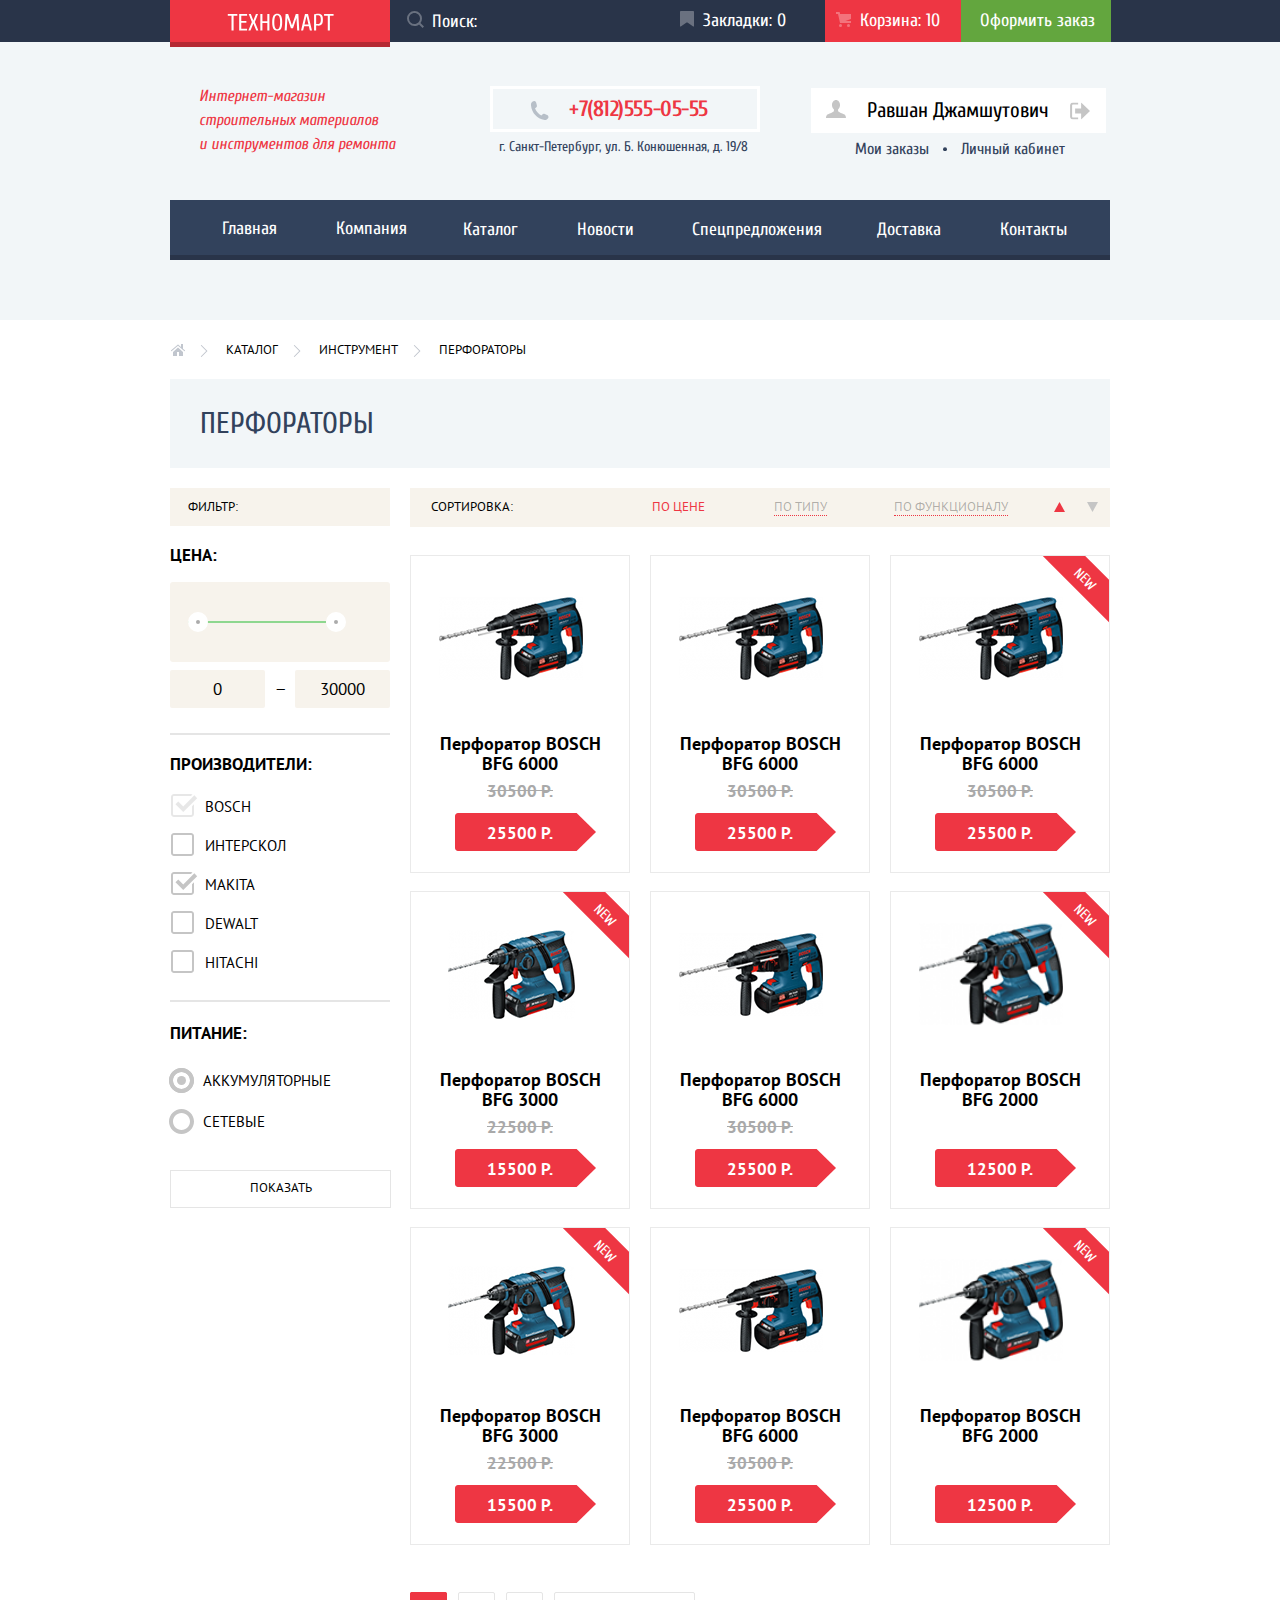
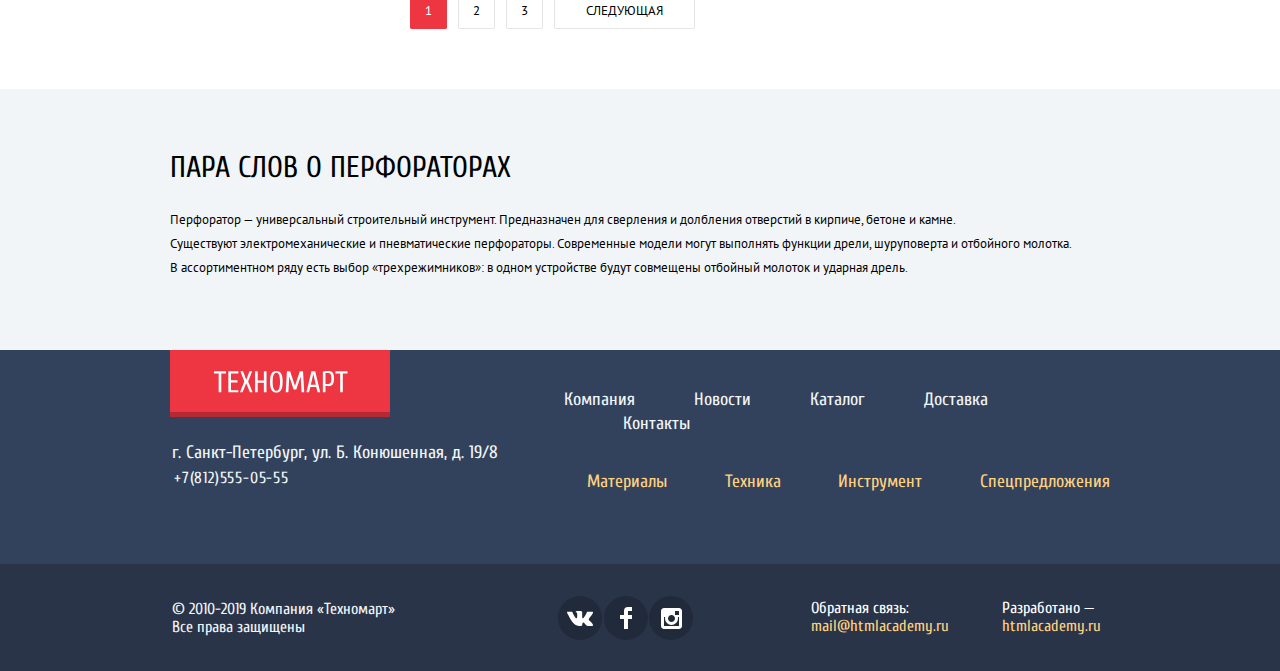
==== commit d9d25b51: "поправил замечания" ====
--- a/catalog.html
+++ b/catalog.html
@@ -57,17 +57,17 @@
                     d="M17.881 14.166c-2.144-.735-4.256-1.666-5.207-2.39-.657-.501-.77-1.618-.517-2.415 1.118-.903 1.864-2.477 1.864-4.278C14.021 2.276 12.221 0 10 0S5.979 2.276 5.979 5.083c0 1.801.746 3.374 1.863 4.277.253.798.141 1.915-.517 2.416-.95.724-3.063 1.654-5.207 2.39S0 18 0 18h20s.025-3.099-2.119-3.834z"
                     class="user_icon" />
                 </svg>Равшан Джамшутович</a>
-
-              <a class="log_out" href="">
-                <svg xmlns="http://www.w3.org/2000/svg" width="21" height="17" viewbox="0 0 21 17"
-                  aria-label="выйти из личного кабинета.">
-                  <g fill="#c5c5c5">
-                    <path fill="#c5c5c5" d="M21 8.5L12.125 0v6h-6v5h6v6z" />
-                    <path fill="#c5c5c5"
-                      d="M3.106 13.952V3.048c.018-.376.171-1.057 1.01-1.057h5.027V0H4.116C1.938 0 1.112 1.81 1.087 3.027v10.946C1.112 15.189 1.938 17 4.116 17h5.027v-1.99H4.116c-.839 0-.992-.683-1.01-1.058z" />
-                  </g>
-                </svg></a>
             </div>
+            <a class="log_out" href="">
+              <svg xmlns="http://www.w3.org/2000/svg" width="21" height="17" viewbox="0 0 21 17"
+                aria-label="выйти из личного кабинета.">
+                <g fill="#c5c5c5">
+                  <path fill="#c5c5c5" d="M21 8.5L12.125 0v6h-6v5h6v6z" />
+                  <path fill="#c5c5c5"
+                    d="M3.106 13.952V3.048c.018-.376.171-1.057 1.01-1.057h5.027V0H4.116C1.938 0 1.112 1.81 1.087 3.027v10.946C1.112 15.189 1.938 17 4.116 17h5.027v-1.99H4.116c-.839 0-.992-.683-1.01-1.058z" />
+                </g>
+              </svg></a>
+
             <div class="user_menu_inner">
               <a class="users_orders" href="">Мои заказы</a>
               <a class="login_sub_title" href="">Личный кабинет</a>
@@ -115,7 +115,7 @@
           <div class="catalog_filter">
             <h2>фильтр:</h2>
             <form action="https://echo.htmlacademy.ru" method="POST">
-              <aside class="range_container">
+              <div class="range_container">
 
                 <p>ЦЕНА:</p>
                 <div class="filter">
@@ -124,27 +124,30 @@
                       <div class="filter_range_scale">
                         <div class="filter_range_bar"></div>
                       </div>
-                      <button type="button" class="filter_range_handle min"></button>
-                      <button type="button" class="filter_range_handle max" style="left: 75%  ;"></button>
+                      <button type="button" aria-label="ползунок минимальной цены"
+                        class="filter_range_handle min"></button>
+                      <button type="button" aria-label="ползунок максимальной цены" class="filter_range_handle max"
+                        style="left: 75%  ;"></button>
                     </div>
                   </div>
 
                   <div class="filter_interval">
-                    <label for="min_price" class="hidden"> минимальная цена </label>
+                    <label for="min_price" class="visually_hidden"> минимальная цена </label>
                     <input type="text" name="min-interval" value="0" id="min_price">
                     &mdash;
-                    <label for="max_price" class="hidden"> максимальная цена</label>
+                    <label for="max_price" class="visually_hidden"> максимальная цена</label>
                     <input type="text" name="max-interval" value="30000" id="max_price">
                   </div>
                 </div>
 
-              </aside>
-
-              <aside class="producer_checkbox">
+              </div>
+
+              <div class="producer_checkbox">
 
                 <p>Производители:</p>
                 <ul class="producer_checkbox_inner">
-                  <li class="check"><input class="check_input" type="checkbox" name="bosch" id="filter-bosch" checked />
+                  <li class="check"><input class="check_input" type="checkbox" name="bosch" id="filter-bosch" checked
+                      disabled />
                     <label class="check_box" for="filter-bosch">BOSCH</label>
                   </li>
                   <li class="check"><input class="check_input" type="checkbox" name="interskol"
@@ -161,9 +164,9 @@
                       id="filter-hitachi" /><label class="check_box" for="filter-hitachi"> Hitachi</label>
                   </li>
                 </ul>
-              </aside>
-
-              <aside class="battery_radio">
+              </div>
+
+              <div class="battery_radio">
 
                 <p class="battery_legend">ПИТАНИЕ:</p>
                 <ul class="battery_radio_inner">
@@ -175,7 +178,7 @@
                       id="filter-network" /><label class="radio_box" for="filter-network">Сетевые</label></li>
                 </ul>
 
-              </aside><button type="submit" class="show_button">Показать</button>
+              </div><button type="submit" class="show_button">Показать</button>
             </form>
           </div>
 
@@ -183,20 +186,23 @@
             <div class="catalog_sort">
               <h2>СОРТИРОВКА:</h2>
               <ul>
-                <li class="catalog_sort_inner"><a href="#" aria-label="сортировка по цене.">ПО
+                <li class="catalog_sort_inner"><a class="catalog_sort_link" href="#" aria-label="сортировка по цене.">ПО
                     ЦЕНЕ</a></li>
-                <li><a href="#" aria-label="сортировка по типу.">ПО ТИПУ</a></li>
-                <li><a href="#" aria-label="сортировка по функционалу.">ПО ФУНКЦИОНАЛУ</a>
+                <li><a class="catalog_sort_link" href="#" aria-label="сортировка по типу.">ПО ТИПУ</a></li>
+                <li><a class="catalog_sort_link" href="#" aria-label="сортировка по функционалу.">ПО ФУНКЦИОНАЛУ</a>
                 </li>
-                <li><button class="sort_button" type="button" autofocus><svg aria-label="отсортировать по возрастанию."
+                <li>
+                  <a class="sort_button sort_button_current" autofocus><svg aria-label="отсортировать по возрастанию."
                       width="11" height="10" viewbox="0 0 11 10" fill="none" xmlns="http://www.w3.org/2000/svg">
-                      <path d="M5.5 0L11 10L0 10" fill="#231F20" class="sort_button_up" /></svg></button></li>
-                <li><button class="sort_button" type="button"><svg aria-label="отсортировать по убыванию."
-                      xmlns="http://www.w3.org/2000/svg" width="11" height="10" viewbox="0 0 11 10">
-                      <path fill="#231F20" d="M5.5 10L0 0h11" class="sort_button_down" /></svg></button></li>
+                      <path d="M5.5 0L11 10L0 10" fill="currentColor" class="sort_button_up" /></svg></a></li>
+                <li>
+                  <a class="sort_button"><svg aria-label="отсортировать по убыванию." xmlns="http://www.w3.org/2000/svg"
+                      width="11" height="10" viewbox="0 0 11 10">
+                      <path fill="currentColor" d="M5.5 10L0 0h11" class="sort_button_down" /></svg></a></li>
               </ul>
             </div>
-            <ul class="catalog_list">
+
+            <ul class="catalog_list" tabindex="1">
               <li>
                 <div class="merchandise">
                   <p class="new_text invisible">new</p>
@@ -211,8 +217,9 @@
                     <p class="merchandise_discount"> 25500 Р.</p>
                   </div>
                   <div class="merchandise_btn">
-                    <button class="buy_btn open_popup" type="button">КУПИТЬ </button><button class="bookmarks_btn"
-                      type="button" aria-label="добавить товар в закладки.">В закладки</button></div>
+                    <a href="#" aria-label="Купить перфоратор bfg6000" class="buy_btn open_popup">КУПИТЬ</a><button
+                      class="bookmarks_btn" type="button" aria-label="добавить товар в закладки.">В закладки</button>
+                  </div>
                 </div>
 
               </li>
@@ -230,8 +237,8 @@
                     <p class="merchandise_discount">25500 Р.</p>
                   </div>
                   <div class="merchandise_btn">
-                    <button class="buy_btn open_popup" type="button">КУПИТЬ </button><button class="bookmarks_btn"
-                      type="button" aria-label="добавить товар в закладки.">В закладки</button>
+                    <a href="#" aria-label="Купить перфоратор bfg6000" class="buy_btn open_popup">КУПИТЬ</a><button
+                      class="bookmarks_btn" type="button" aria-label="добавить товар в закладки.">В закладки</button>
                   </div>
                 </div>
               </li>
@@ -248,8 +255,9 @@
                     <p class="merchandise_price">30500 Р.</p>
                     <p class="merchandise_discount">25500 Р.</p>
                   </div>
-                  <div class="merchandise_btn"><button class="buy_btn open_popup" type="button">КУПИТЬ </button><button
-                      class="bookmarks_btn" type="button" aria-label="добавить товар в закладки.">В закладки</button>
+                  <div class="merchandise_btn"><a href="#" aria-label="Купить перфоратор bfg6000"
+                      class="buy_btn open_popup">КУПИТЬ</a><button class="bookmarks_btn" type="button"
+                      aria-label="добавить товар в закладки.">В закладки</button>
                   </div>
                 </div>
               </li>
@@ -266,8 +274,9 @@
                     <p class="merchandise_price">22500 Р.</p>
                     <p class="merchandise_discount">15500 Р.</p>
                   </div>
-                  <div class="merchandise_btn"><button class="buy_btn open_popup" type="button">КУПИТЬ </button><button
-                      class="bookmarks_btn" type="button" aria-label="добавить товар в закладки.">В закладки</button>
+                  <div class="merchandise_btn"><a href="#" aria-label="Купить перфоратор bfg3000"
+                      class="buy_btn open_popup">КУПИТЬ</a><button class="bookmarks_btn" type="button"
+                      aria-label="добавить товар в закладки.">В закладки</button>
                   </div>
                 </div>
               </li>
@@ -284,8 +293,9 @@
                     <p class="merchandise_price">30500 Р.</p>
                     <p class="merchandise_discount">25500 Р.</p>
                   </div>
-                  <div class="merchandise_btn"><button class="buy_btn open_popup" type="button">КУПИТЬ </button><button
-                      class="bookmarks_btn" type="button" aria-label="добавить товар в закладки.">В закладки</button>
+                  <div class="merchandise_btn"><a href="#" aria-label="Купить перфоратор bfg6000"
+                      class="buy_btn open_popup">КУПИТЬ</a><button class="bookmarks_btn" type="button"
+                      aria-label="добавить товар в закладки.">В закладки</button>
                   </div>
                 </div>
               </li>
@@ -303,8 +313,9 @@
                     </p>
                     <p class="merchandise_discount">12500 Р.</p>
                   </div>
-                  <div class="merchandise_btn"><button class="buy_btn open_popup" type="button">КУПИТЬ </button><button
-                      class="bookmarks_btn" type="button" aria-label="добавить товар в закладки.">В закладки</button>
+                  <div class="merchandise_btn"><a href="#" aria-label="Купить перфоратор bfg2000"
+                      class="buy_btn open_popup">КУПИТЬ</a><button class="bookmarks_btn" type="button"
+                      aria-label="добавить товар в закладки.">В закладки</button>
                   </div>
                 </div>
               </li>
@@ -322,7 +333,7 @@
                     <p class="merchandise_discount">15500 Р.</p>
                   </div>
                   <div class="merchandise_btn">
-                    <button class="buy_btn open_popup" type="button">КУПИТЬ </button>
+                    <a href="#" aria-label="Купить перфоратор bfg3000" class="buy_btn open_popup">КУПИТЬ</a>
                     <button class="bookmarks_btn" type="button" aria-label="добавить товар в закладки.">В
                       закладки</button></div>
                 </div>
@@ -340,8 +351,9 @@
                     <p class="merchandise_price">30500 Р.</p>
                     <p class="merchandise_discount">25500 Р.</p>
                   </div>
-                  <div class="merchandise_btn"><button class="buy_btn open_popup" type="button">КУПИТЬ </button><button
-                      class="bookmarks_btn" type="button" aria-label="добавить товар в закладки.">В закладки</button>
+                  <div class="merchandise_btn"><a href="#" aria-label="Купить перфоратор bfg6000"
+                      class="buy_btn open_popup">КУПИТЬ</a><button class="bookmarks_btn" type="button"
+                      aria-label="добавить товар в закладки.">В закладки</button>
                   </div>
                 </div>
               </li>
@@ -353,14 +365,15 @@
                       height="128" />
                   </div>
                   <div class="merchandise_description">
-                    <p class="merchandise_name">Перфоратор BOSCH </p>
-                    <p class="merchandise_name">BFG 2000 </p>
+                    <p class="merchandise_name">Перфоратор BOSCH</p>
+                    <p class="merchandise_name">BFG 2000</p>
                     <p class="merchandise_price invisible">30500 Р.
                     </p>
                     <p class="merchandise_discount">12500 Р.</p>
                   </div>
-                  <div class="merchandise_btn"><button class="buy_btn open_popup" type="button">КУПИТЬ</button><button
-                      class="bookmarks_btn" type="button" aria-label="добавить товар в закладки.">В закладки</button>
+                  <div class="merchandise_btn"><a href="#" aria-label="Купить перфоратор bfg2000"
+                      class="buy_btn open_popup">КУПИТЬ</a><button class="bookmarks_btn" type="button"
+                      aria-label="добавить товар в закладки.">В закладки</button>
                   </div>
                 </div>
               </li>
@@ -377,7 +390,7 @@
 
       <div class="popup write_us_wrapper">
         <div class="write_us_button">
-          <button class="close_button close_popup" type="button">
+          <button aria-label="закрыть форму" class="close_button close_popup" type="button">
             <svg enable-background="new 0 0 21 21" height="21" viewbox="0 0 21 21" width="21"
               xmlns="http://www.w3.org/2000/svg">
               <path class="close_button_icon"
@@ -459,25 +472,25 @@
 
           <ul class="social_network">
             <li>
-              <a href="" class="vk_icon"></a>
+              <a href="" aria-label="ссылка на вконтакте" class="vk_icon"></a>
             </li>
             <li>
-              <a href="" class="fb_icon"></a>
+              <a href="" aria-label="ссылка на фейсбук" class="fb_icon"></a>
             </li>
             <li>
-              <a href="" class="insta_icon"> </a>
+              <a href="" aria-label="ссылка на инстаграм" class="insta_icon"> </a>
             </li>
           </ul>
 
           <div class="feedback">
             <p>
-              Обратная связь:<br />
+              Обратная связь:
               <a href="mailto:mail@htmlacademy.ru" aria-label="написать письмо нам на почту."
                 class="yellow_color">mail@htmlacademy.ru</a>
             </p>
 
-            <p>
-              Разработано &mdash; <br />
+            <p class="developed">
+              Разработано &mdash;
               <a href="https://htmlacademy.ru/intensive/htmlcss" aria-label="перейти на сайт разработчиков."
                 class="yellow_color">
                 htmlacademy.ru
@@ -488,7 +501,7 @@
       </div>
     </div>
   </footer>
-  <script src="./js/script.js"></script>
+  <script src="./js/min-js.js"></script>
 
 </body>
 
--- a/css/min-css.css
+++ b/css/min-css.css
@@ -1 +1 @@
-*,::after,::before{box-sizing:border-box}:root{--desaturated-blue:#293449;--dark-blue:#161D29;--ebony-clay:#212A3A;--grayish-white:#f2f6f8;--classic-white:#FFFFFF;--classic-white-shadown:rgba(255, 255, 255, 0.3);--gallery:#EAEAEA;--merino:#F9F5F0;--classic-red:#EE3643;--dark-red:#BA2732;--brick_red:#CA2C37;--green:#63A63E;--light-green:#5FBB2D;--dark-green:#518534;--bilbao:#367315;--classic-black:#000000;--classic-black-opacity:rgba(0, 0, 0, 0.24);--classic-black-opacity-30:rgba(0, 0, 0, 0.3);--classic-black-opacity-15:rgba(0, 0, 0, 0.15);--classic-black-opacity-10:rgba(0, 0, 0, 0.10);--basic-sea:#32425c;--basic-sienna:#ffd180;--basic-sea-light:#f1f5f7;--basic-white:#F3F7F9;--basic-gray:#a9a9a9;--basic-gray-shadown:rgba(169, 169, 169, 0.3);--dark-gray:#3D546F;--iron:#D7DCDE;--classic-yellow:#FFBF47;--classic-blue:#3BBCE3;--classic-pink:#DC91D8;--feijoa:#8ED78F;--light-gray:#C5C5C5;--light_shade_of_gray:#E5E5E5;--ecru-white:#F7F3EC;--bleach:#F4F4F4;--seashell:#F1F1F1;--dark-steel-blue:#1D2739;--silver:rgba(197, 197, 197, 0.3);--point-color:#ABABAB}body{min-width:1220px;padding:0;font-family:"PT Sans",Tahoma,sans-serif;font-size:14px;background-color:var(--classic-white);color:var(--classic-black)}img{max-width:100%;height:auto}a{text-decoration:none;color:var(--classic-black)}.visually_hidden{position:absolute;clip:rect(0 0 0 0);width:1px;height:1px;margin:-1px}.hidden{display:none}.container{width:960px;margin:0 auto;padding:0 10px}.page{height:100%}.page_body{min-height:100%;display:grid;grid-template-rows:min-content 1fr min-content;align-content:start}.header_wrapper{width:100%;background-color:var(--desaturated-blue);height:42px}.header_inner_wrapper{width:100%;background-color:var(--grayish-white);height:278px}.header_line{display:flex;align-items:stretch;background-color:var(--desaturated-blue);margin:0;font-size:18px;line-height:24px;font-family:Cuprum,Tahoma,sans-serif}.header_line_menu{display:flex;align-items:center;height:42px;width:450px}.header_line ul{margin:0;padding:0}.header_line a{color:var(--classic-white)}.header_line li{list-style:none}.header_bookmarks{position:relative;display:block;padding-top:9px;padding-right:26px;padding-bottom:9px;padding-left:43px}.header_bookmarks::before{position:absolute;content:"";width:14px;height:16px;background-image:url(img/svg/icon-bookmark.svg);background-repeat:no-repeat;background-position:0 0;top:11px;left:20px;opacity:.3}.header_bookmarks:active::before,.header_bookmarks:focus::before,.header_bookmarks:hover::before{opacity:1}.header_basket{position:relative;padding-top:9px;padding-right:15px;padding-bottom:9px;padding-left:23px;display:block;margin-left:13px;width:136px;text-align:center}.place_your_order{display:block;background-color:var(--green);padding-left:19px;padding-right:18px;padding-top:9px;padding-bottom:9px;margin-left:0;width:150px}.place_your_order:active{opacity:.85}.place_your_order:hover{background-color:var(--light-green)}.header_basket:active,.header_bookmarks:active{background-color:var(--dark-blue);opacity:.5}.header_basket::before{position:absolute;content:"";width:15px;height:15px;background-image:url(img/svg/icon-cart.svg);background-repeat:no-repeat;background-position:0 0;top:12px;left:11px;opacity:.3}.header_basket:active::before,.header_basket:focus::before,.header_basket:hover::before{opacity:1}.not_empty_basket{background-color:var(--classic-red);padding-left:28px}.logo{display:block;width:220px;height:47px;text-align:center;line-height:52px;background-color:var(--classic-red);box-shadow:inset 0 -5px 0 var(--classic-black-opacity)}.logo:active{background-color:var(--dark-red)}.search_form{position:relative;display:flex;padding-bottom:5px;align-items:center}.search_btn{background-color:transparent;padding:0;border:none;position:absolute;top:11px;left:17px}.search_btn:hover .search_icon_path{opacity:1}.search_input{padding-left:42px;background-color:transparent;border-style:none;height:42px;width:270px;outline:0;font-size:18px;line-height:24px}.search_input:active,.search_input:focus{background-color:var(--classic-white)}.search_input:hover+.search_btn .search_icon_path{fill:var(--classic-white);opacity:1}.search_input:active+.search_btn .search_icon_path,.search_input:focus+.search_btn .search_icon_path{fill:var(--classic-red);opacity:1}.search_icon_path{opacity:.3}.search_icon:active{fill:var(--classic-red)}.search_input::placeholder{color:var(--classic-white)}.search_input::-moz-placeholder{color:var(--classic-white);opacity:1}.search_input:-ms-input-placeholder{color:var(--classic-white)}.search_input:-moz-placeholder{color:var(--classic-white);opacity:1}.header_inner{display:flex;align-items:center;margin:0;font-family:Cuprum,Tahoma,sans-serif;background-color:var(--grayish-white);padding-top:40px;padding-bottom:42px}.header_inner_index{padding-bottom:41px}.header_inner_description{font-style:italic;font-size:16px;line-height:24px;color:var(--classic-red);margin:0;padding-left:29px}.header_contacts_info{display:flex;flex-direction:column;position:relative;margin-left:51px}.header_inner_phone{position:relative;font-weight:700;font-size:22px;line-height:28px;border:3px solid var(--classic-white);color:var(--classic-red);padding-top:6px;width:270px;text-align:center;margin-left:44px;padding-left:27px;margin-bottom:22px;padding-bottom:6px;letter-spacing:-.02em}.header_inner_phone::before{position:absolute;content:"";width:19px;height:19px;background-image:url(img/svg/icon-phone.svg);background-repeat:no-repeat;background-position:0 0;top:12px;left:37px}.header_inner_address{font-size:14px;line-height:24px;color:var(--basic-sea);margin:0;position:absolute;top:49px;left:53px}.header_user_menu{display:flex;justify-content:space-between;margin-bottom:26px;margin-left:69px;margin-top:6px}.user_menu_inner{display:flex;align-items:center;margin-top:7px;margin-left:50px}.login{background-color:var(--classic-white);font-family:Cuprum,Tahoma,sans-serif;font-size:21px;line-height:21px;color:var(--classic-black);padding-top:11px;padding-bottom:12px;padding-left:45px;padding-right:27px;width:121px;position:relative;margin-right:10px;height:45px}.catalog_user_menu{flex-wrap:wrap;display:flex;justify-content:space-between;flex-direction:column;position:relative}.login_icon{position:absolute;left:18px;top:14px}.login:hover .login_icon{fill:var(--basic-gray)}.login:hover,.registration:hover{color:var(--classic-red)}.login:active,.login:active .login_icon{fill:var(--light-gray);color:var(--light-gray)}.registration{background-color:var(--classic-white);font-size:21px;line-height:21px;font-family:Cuprum,Tahoma,sans-serif;color:var(--classic-black);padding-top:11px;padding-bottom:12px;padding-left:24px;padding-right:23px;height:45px}.registration:active{color:var(--light-gray)}.user_field{position:relative}.user_login{background-color:var(--classic-white);font-size:21px;color:var(--classic-black);position:relative;padding-left:56px;padding-right:57px;padding-top:10px;padding-bottom:11px;margin-top:6px;margin-left:51px}.log_out{position:absolute;background-color:var(--classic-white);right:15px;top:50%;transform:translateY(-50%)}.log_out:hover path{fill:var(--dark-gray)}.user_icon{position:absolute;left:15px;top:12px}.user_login:hover .user_icon{fill:var(--dark-gray)}.main_page_link{padding-top:17px;padding-left:52px;padding-bottom:19px;padding-right:27px}.about_company_link{padding-left:32px;padding-top:17px;padding-bottom:19px;padding-right:25px}.catalog_link{padding:18px 31px}.news_link{padding:17px 28px}.special_offers_link{padding:18px 30px}.delivery_link{padding:18px 25px}.contacts_link{padding:18px 34px}.main_nav ul{display:flex;flex-wrap:wrap;background-color:var(--basic-sea);margin-bottom:60px;padding:0;align-items:center;box-shadow:inset 0 -5px 0 var(--desaturated-blue)}.main_nav a{color:var(--classic-white);font-size:18px;line-height:24px;font-family:Cuprum,Tahoma,sans-serif;display:block}.main_nav li{display:block;list-style:none}.main_nav a:hover{background-color:var(--desaturated-blue)}.main_nav a:active{opacity:.5;background-color:var(--dark-steel-blue)}.main_nav ul{margin:0}.login_sub_title{position:relative;padding-left:32px}.users_orders{padding-left:45px}.login_sub_title,.users_orders{font-size:16px;line-height:18px;color:var(--basic-sea);font-family:Cuprum,Tahoma,sans-serif}.login_sub_title:hover,.users_orders:hover{color:var(--classic-red)}.login_sub_title::before{content:"";background-color:var(--basic-sea);clip-path:circle(50%);height:4px;width:4px;display:block;position:absolute;top:7px;right:118px}.login_sub_title:hover::before{background-color:var(--classic-red)}.login_sub_title:active::before{background-color:var(--light-gray)}.log_out:active path,.login_sub_title:active,.user_login:active,.user_login:active .user_icon,.users_orders:active{color:var(--light-gray);fill:var(--light-gray)}.main_catalog{display:grid;grid-template-columns:220px 1fr;gap:18px 20px;padding-bottom:55px}.catalog_nav{margin:0;padding:0;display:flex;justify-content:space-between;width:356px;align-items:center;padding-top:21px}.catalog_nav a{font-size:13px;line-height:18px;color:var(--classic-black);text-transform:uppercase;margin:0;padding:0}.catalog_nav li{position:relative;list-style:none;display:flex;align-items:center;height:18px}.catalog_nav li::after{position:absolute;content:"";width:8px;height:12px;background-image:url(img/svg/icon-right-small.svg);background-repeat:no-repeat;background-position:0 0;top:4px;right:-1.64em}.catalog_nav li:last-child::after{display:none}.catalog_nav_home{content:"";width:15px;height:12px;background-image:url(img/svg/icon-home.svg);background-repeat:no-repeat;background-position:0 0}.catalog_title{font-family:Cuprum,Tahoma,sans-serif;background-color:var(--grayish-white);text-transform:uppercase;font-size:30px;line-height:30px;color:var(--basic-sea);font-weight:400;padding-left:30px;padding-top:30px;padding-bottom:29px}.catalog_sort{display:flex;background-color:var(--ecru-white);padding-bottom:9px;padding-left:21px;padding-top:1px}.catalog_sort h2{color:var(--classic-black);font-size:13px;line-height:18px;padding-top:9px;margin:0}.catalog_sort li{list-style:none}.catalog_sort a{font-size:13px;line-height:18px;text-transform:uppercase;border-bottom:1px dotted var(--classic-red);color:var(--classic-black-opacity-30);outline:0}.catalog_sort a:hover{opacity:1;border-bottom:1px solid var(--classic-red)}.catalog_sort a:active,.catalog_sort a:focus{border-bottom:none;color:var(--classic-red);opacity:1}.catalog_sort ul{margin:0;display:flex;padding-bottom:2px;padding-left:41px;margin-left:98px;padding-top:9px}.catalog_sort ul :nth-child(2){padding-left:69px}.catalog_sort ul :nth-child(3){padding-left:67px}.catalog_sort ul :nth-child(4){padding-left:41px;padding-top:1px}.catalog_sort ul :nth-child(5){padding-left:12px;padding-top:1px}.catalog_sort_inner a{border-bottom:none;color:var(--classic-red);opacity:1}.catalog_sort_inner a:hover{border-bottom:none}.sort_button{outline:0;border-style:none;background-color:transparent;padding:0 5px;cursor:pointer}.sort_button_down,.sort_button_up{fill:var(--light-gray)}.sort_button:hover .sort_button_down,.sort_button:hover .sort_button_up{fill:var(--classic-black)}.sort_button:focus .sort_button_down,.sort_button:focus .sort_button_up{fill:var(--classic-red)}.catalog_filter ul{font-size:15px;line-height:19px;text-transform:uppercase;color:var(--classic-black);border:0;margin:0}.range_container{padding:0;margin:0}.price_rage_wrapper{background-color:var(--ecru-white)}.price_wrapper{display:flex;justify-content:space-between;padding-top:9px}.price_wrapper input{width:95px;padding-bottom:16px;background-color:var(--ecru-white);outline:0;border-style:none}.price_range{margin-top:38px;margin-left:41px;margin-bottom:38px;padding-bottom:1px;height:3px}.catalog_filter p{margin:0;font-weight:700;font-size:17px;line-height:30px;color:var(--classic-black);text-transform:uppercase;padding-top:14px;padding-bottom:12px}.catalog_filter li{list-style:none}.catalog_filter h2{font-size:13px;line-height:18px;color:var(--classic-black);background-color:var(--ecru-white);text-transform:uppercase;margin:0;padding:10px 0;padding-left:0;padding-left:18px}.producer_checkbox{padding:0;margin-top:38px;padding-left:0;margin-right:10px;position:relative}.producer_checkbox p{padding-top:3px}.catalog_filter .producer_legend{padding-top:4px;position:absolute;padding:0;margin:0;top:45px}.catalog_filter .battery_legend{padding:0}.producer_checkbox_inner{padding:0;margin:0;padding-left:18px;padding-top:6px}.producer_checkbox li{padding-bottom:20px}.producer_checkbox::before{position:absolute;content:" ";width:220px;height:2px;border:none;background-color:var(--classic-black-opacity-10);display:block;top:-13px}.battery_radio::before{position:absolute;content:" ";width:220px;height:2px;border:none;background-color:var(--classic-black-opacity-10);display:block;top:-18px}.check{position:relative;padding-bottom:18px}.check_input{opacity:0}.battery_radio{padding:0;margin-top:26px;position:relative}.battery_radio_inner{padding:0;margin:0;padding-left:33px;padding-top:23px}.check_box::before{content:url('data:image/svg+xml,%3Csvg xmlns="http://www.w3.org/2000/svg" width="23" height="23" viewBox="0 0 23 23"%3E%3Cpath fill="%23c5c5c5" d="M20 2c.542 0 1 .458 1 1v17c0 .542-.458 1-1 1H3c-.542 0-1-.458-1-1V3c0-.542.458-1 1-1h17m0-2H3C1.35 0 0 1.35 0 3v17c0 1.65 1.35 3 3 3h17c1.65 0 3-1.35 3-3V3c0-1.65-1.35-3-3-3z"/%3E%3C/svg%3E');width:23px;height:23px;display:block;left:-17px;top:-3px;position:absolute}.check_box::after{content:url('data:image/svg+xml,%3Csvg xmlns="http://www.w3.org/2000/svg" width="27" height="23" viewBox="0 0 27 23"%3E%3Cpath fill="%23c5c5c5" d="M7.285 7.486l-2.829 2.829 7.783 7.783L26.171 4.166l-2.828-2.829-11.104 11.102z"/%3E%3Cpath fill="%23c5c5c5" d="M21 20c0 .542-.458 1-1 1H3c-.542 0-1-.458-1-1V3c0-.542.458-1 1-1h16.908L21.493.415A2.96 2.96 0 0 0 20 0H3C1.35 0 0 1.35 0 3v17c0 1.65 1.35 3 3 3h17c1.65 0 3-1.35 3-3v-9.829l-2 2V20z"/%3E%3C/svg%3E%0A');width:27px;display:block;left:-17px;top:-3px;position:absolute}.check_input+.check_box::after{content:none}.check_input:checked+.check_box::before{content:url('data:image/svg+xml,%3Csvg xmlns="http://www.w3.org/2000/svg" width="27" height="23" viewBox="0 0 27 23"%3E%3Cpath fill="%23c5c5c5" d="M7.285 7.486l-2.829 2.829 7.783 7.783L26.171 4.166l-2.828-2.829-11.104 11.102z"/%3E%3Cpath fill="%23c5c5c5" d="M21 20c0 .542-.458 1-1 1H3c-.542 0-1-.458-1-1V3c0-.542.458-1 1-1h16.908L21.493.415A2.96 2.96 0 0 0 20 0H3C1.35 0 0 1.35 0 3v17c0 1.65 1.35 3 3 3h17c1.65 0 3-1.35 3-3v-9.829l-2 2V20z"/%3E%3C/svg%3E%0A');width:27px}.check_input:focus+.check_box::before,.check_input:hover+.check_box::before{content:url('data:image/svg+xml,%3Csvg width="24" height="23" viewBox="0 0 24 23" fill="none" xmlns="http://www.w3.org/2000/svg"%3E%3Cpath fill-rule="evenodd" clip-rule="evenodd" d="M3.16241 0H20.1624C21.8124 0 23.1624 1.35 23.1624 3V20C23.1624 21.65 21.8124 23 20.1624 23H3.16241C1.51241 23 0.162415 21.65 0.162415 20V3C0.162415 1.35 1.51241 0 3.16241 0ZM21.1624 3C21.1624 2.458 20.7044 2 20.1624 2H3.16241C2.62041 2 2.16241 2.458 2.16241 3V20C2.16241 20.542 2.62041 21 3.16241 21H20.1624C20.7044 21 21.1624 20.542 21.1624 20V3Z" fill="%23B5B5B5"/%3E%3C/svg%3E%0A')}.check_input:checked:focus+.check_box::before,.check_input:checked:hover+.check_box::before{content:url("data:image/svg+xml,%3Csvg width='27' height='23' viewBox='0 0 27 23' fill='none' xmlns='http://www.w3.org/2000/svg'%3E%3Cpath d='M7.44741 7.48604L4.61841 10.315L12.4014 18.098L26.3334 4.16604L23.5054 1.33704L12.4014 12.439L7.44741 7.48604Z' fill='%23B5B5B5'/%3E%3Cpath d='M21.1624 20C21.1624 20.542 20.7044 21 20.1624 21H3.16241C2.62041 21 2.16241 20.542 2.16241 20V3C2.16241 2.458 2.62041 2 3.16241 2H20.0704L21.6554 0.415C21.2034 0.146542 20.6881 0.00329969 20.1624 0H3.16241C1.51241 0 0.162415 1.35 0.162415 3V20C0.162415 21.65 1.51241 23 3.16241 23H20.1624C21.8124 23 23.1624 21.65 23.1624 20V10.171L21.1624 12.171V20Z' fill='%23B5B5B5'/%3E%3C/svg%3E")}.radio{position:relative;padding-bottom:22px}.radio_input{position:absolute;opacity:0}.radio_box::before{position:absolute;width:25px;height:25px;content:url('data:image/svg+xml,%3Csvg xmlns="http://www.w3.org/2000/svg" width="25" height="25" viewBox="0 0 25 25"%3E%3Cpath fill="%23c5c5c5" d="M12.5 4c4.687 0 8.5 3.813 8.5 8.5 0 4.687-3.813 8.5-8.5 8.5C7.813 21 4 17.187 4 12.5 4 7.813 7.813 4 12.5 4m0-4C5.597 0 0 5.597 0 12.5S5.597 25 12.5 25 25 19.403 25 12.5 19.403 0 12.5 0z"/%3E%3C/svg%3E');left:-34px;top:-3px}.radio_box::after{position:absolute;content:url('data:image/svg+xml,%3Csvg xmlns="http://www.w3.org/2000/svg" width="25" height="25" viewBox="0 0 25 25"%3E%3Cpath fill="%23c5c5c5" d="M12.5 4c4.687 0 8.5 3.813 8.5 8.5 0 4.687-3.813 8.5-8.5 8.5C7.813 21 4 17.187 4 12.5 4 7.813 7.813 4 12.5 4m0-4C5.597 0 0 5.597 0 12.5S5.597 25 12.5 25 25 19.403 25 12.5 19.403 0 12.5 0z"/%3E%3Ccircle fill="%23c5c5c5" cx="12.5" cy="12.5" r="4.5"/%3E%3C/svg%3E');left:-34px;top:-3px}.radio_input+.radio_box::after{content:none}.radio_input:checked+.radio_box::after{content:url('data:image/svg+xml,%3Csvg xmlns="http://www.w3.org/2000/svg" width="25" height="25" viewBox="0 0 25 25"%3E%3Cpath fill="%23c5c5c5" d="M12.5 4c4.687 0 8.5 3.813 8.5 8.5 0 4.687-3.813 8.5-8.5 8.5C7.813 21 4 17.187 4 12.5 4 7.813 7.813 4 12.5 4m0-4C5.597 0 0 5.597 0 12.5S5.597 25 12.5 25 25 19.403 25 12.5 19.403 0 12.5 0z"/%3E%3Ccircle fill="%23c5c5c5" cx="12.5" cy="12.5" r="4.5"/%3E%3C/svg%3E')}.radio_input:hover+.radio_box::before{content:url('data:image/svg+xml,%3Csvg width="26" height="25" viewBox="0 0 26 25" fill="none" xmlns="http://www.w3.org/2000/svg"%3E%3Cpath fill-rule="evenodd" clip-rule="evenodd" d="M0.162354 12.5C0.162354 5.597 5.75935 0 12.6624 0C19.5654 0 25.1624 5.597 25.1624 12.5C25.1624 19.403 19.5654 25 12.6624 25C5.75935 25 0.162354 19.403 0.162354 12.5ZM21.1624 12.5C21.1624 7.813 17.3494 4 12.6624 4C7.97535 4 4.16235 7.813 4.16235 12.5C4.16235 17.187 7.97535 21 12.6624 21C17.3494 21 21.1624 17.187 21.1624 12.5Z" fill="%23B5B5B5"/%3E%3C/svg%3E')}.radio_input:checked:hover+.radio_box::after{content:url('data:image/svg+xml,%3Csvg width="26" height="25" viewBox="0 0 26 25" fill="none" xmlns="http://www.w3.org/2000/svg"%3E%3Cpath fill-rule="evenodd" clip-rule="evenodd" d="M0.162415 12.5C0.162415 5.597 5.75941 0 12.6624 0C19.5654 0 25.1624 5.597 25.1624 12.5C25.1624 19.403 19.5654 25 12.6624 25C5.75941 25 0.162415 19.403 0.162415 12.5ZM21.1624 12.5C21.1624 7.813 17.3494 4 12.6624 4C7.97541 4 4.16241 7.813 4.16241 12.5C4.16241 17.187 7.97541 21 12.6624 21C17.3494 21 21.1624 17.187 21.1624 12.5Z" fill="%23B5B5B5"/%3E%3Cpath d="M12.6624 17C15.1477 17 17.1624 14.9853 17.1624 12.5C17.1624 10.0147 15.1477 8 12.6624 8C10.1771 8 8.16241 10.0147 8.16241 12.5C8.16241 14.9853 10.1771 17 12.6624 17Z" fill="%23B5B5B5"/%3E%3C/svg%3E')}.show_button{color:var(--classic-black);font-size:13px;line-height:18px;background-color:var(--classic-white);outline:0;border:1px solid var(--light_shade_of_gray);text-transform:uppercase;cursor:pointer;padding-top:8px;padding-bottom:10px;padding-left:79px;padding-right:78px;margin-top:17px}.catalog_list_index{padding:0;list-style:none;display:grid;gap:20px;align-items:center;grid-template-columns:220px 220px 220px 220px;padding-top:5px;padding-bottom:55px}.catalog_list{display:grid;grid-template-columns:repeat(3,220px);grid-template-rows:1fr 1fr 1fr;gap:18px 20px;align-items:center;padding:0;margin:0;padding-top:28px;padding-bottom:43px}.catalog_list li{list-style:none}.invisible{opacity:0}.merchandise{position:relative;display:flex;flex-direction:column;align-items:center;border:1px solid var(--gallery);overflow:hidden;padding-bottom:20px}.merchandise p{margin:0}.merchandise:active,.merchandise:focus,.merchandise:hover{box-shadow:0 4px 20px var(--classic-black-opacity-15)}.merchandise_img_wrapper{height:150px;display:flex;align-items:center;padding-top:15px;padding-right:18px}.new_text{background-color:var(--classic-red);color:var(--classic-white);font-size:14px;line-height:18px;font-family:Cuprum,Tahoma,sans-serif;text-transform:uppercase}.merchandise .new_text{padding-top:8px;padding-bottom:4px;padding-left:41px;padding-right:41px;position:absolute;transform:rotate(45deg);right:-30px;top:7px}.merchandise_btn{position:absolute;display:flex;flex-direction:column;justify-content:space-between;top:39%;transform:translateY(-100%);opacity:0}.merchandise:active .merchandise_img_wrapper,.merchandise:focus .merchandise_img_wrapper,.merchandise:hover .merchandise_img_wrapper{opacity:0}.merchandise:active .merchandise_btn,.merchandise:focus .merchandise_btn,.merchandise:hover .merchandise_btn{opacity:1}.buy_btn{position:relative;background-color:var(--green);font-family:Cuprum,Tahoma,sans-serif;font-size:14px;line-height:18px;border-style:none;color:var(--classic-white);outline:0;box-shadow:inset 0 -3px 0 var(--bilbao);border-radius:2px;padding-top:10px;padding-bottom:10px;padding-left:54px;padding-right:40px}.buy_btn::before{position:absolute;content:"";width:15px;height:15px;background-image:url(img/svg/icon-cart.svg);background-repeat:no-repeat;background-position:0 0;top:10px;left:30px;opacity:.3}.buy_btn:hover{background-color:var(--light-green)}.buy_btn:active{background-color:var(--dark-green)}.bookmarks_btn{font-family:Cuprum,Tahoma,sans-serif;font-size:14px;line-height:18px;border:2px solid var(--green);color:var(--basic-sea);outline:0;background-color:var(--classic-white);border-radius:2px;text-transform:uppercase;margin-top:11px;padding:9px 0;display:block;padding-bottom:7px;margin-right:2px}.bookmarks_btn:hover{border-color:var(--basic-sea)}.bookmarks_btn:active{border-color:var(--basic-sea);opacity:.5}.merchandise_name{font-weight:700;font-size:18px;line-height:20px;color:var(--classic-black)}.merchandise_price{font-weight:700;font-size:17px;line-height:18px;text-decoration-line:line-through;text-transform:uppercase;color:var(--basic-gray);padding:8px 0}.red_button{position:absolute;background-image:url(img/svg/red-button.svg);height:38px;width:141px;bottom:15px}.merchandise_description{display:flex;flex-direction:column;align-items:center;padding-top:28px}.merchandise_discount{display:flex;align-items:center;font-weight:700;font-size:17px;line-height:18px;color:var(--classic-white);z-index:1;background-image:url(img/svg/red-button.svg);background-position:11px 5px;background-repeat:no-repeat;height:44px;width:152px;bottom:15px;padding-left:43px;padding-top:5px}.discount_9000{background-position:15px 7px;height:45px;width:155px;padding-left:46px;padding-bottom:2px}.main_features h3{font-weight:700;font-size:24px;line-height:30px;font-family:Cuprum,Tahoma,sans-serif;color:var(--classic-white);margin-top:20px;margin-bottom:14px}.page_list{padding:0;display:flex;justify-content:start}.page_list li{list-style:none}.page_list :nth-child(4) a{padding-right:31px;padding-left:31px}.page_list a{border:1px solid var(--light_shade_of_gray);box-sizing:border-box;border-radius:2px;color:var(--classic-black);font-size:13px;line-height:18px;padding:9px 14px;text-align:center;margin-right:11px}.page_list_inner a{background-color:var(--classic-red);border:1px solid var(--classic-red);color:var(--classic-white)}.page_list a:hover{border:1px solid var(--light-gray)}.page_list_inner a:hover{border:1px solid var(--classic-red)}.page_list a:active,.page_list a:focus{border:1px solid var(--classic-red);outline:0}.about_hammer_drill{display:flex;background-color:var(--basic-sea-light);padding-top:39px;padding-bottom:75px}.about_hammer_drill h2{font-size:30px;line-height:30px;font-family:Cuprum,Tahoma,sans-serif;text-transform:uppercase;font-weight:400}.about_hammer_drill p{font-size:13px;line-height:24px;margin:0}.main_features{padding:0;margin:0;display:grid;grid-template-columns:1fr 1fr 1fr;grid-template-rows:123px 123px 123px;align-items:center;gap:20px;padding-top:59px;padding-bottom:58px}.materials{position:relative;background-color:var(--classic-yellow);grid-row:1/2;grid-column:1/2;overflow:hidden}.materials_inner{padding-left:23px}.materials::after{position:absolute;content:"";width:44px;height:65px;background-image:url(img/svg/icon-1.svg);background-repeat:no-repeat;background-position:0 0;top:52%;transform:translateY(-50%);right:43px}.materials .new_text{position:absolute;top:-9px;right:-24px;width:100px;text-align:center;transform:rotate(45deg);padding-top:6px;padding-bottom:6px;padding-left:41px;padding-right:41px}.tools{background-color:var(--classic-blue);grid-row:1/2;grid-column:2/3;position:relative}.tools .materials_inner{padding-left:22px}.tools::after{position:absolute;content:"";width:88px;height:63px;background-image:url(img/svg/icon-2.svg);background-repeat:no-repeat;background-position:0 0;top:53%;transform:translateY(-50%);right:18px}.machinery{background-color:var(--classic-pink);grid-row:1/2;grid-column:3/4;position:relative}.machinery .materials_inner{padding-left:22px}.machinery::after{position:absolute;content:"";width:88px;height:63px;background-image:url(img/svg/icon-3.svg);background-repeat:no-repeat;background-position:0 0;top:51%;transform:translateY(-50%);right:21px}.discounts{background-color:var(--feijoa);grid-row:2/3;grid-column:3/4;position:relative}.discounts::after{position:absolute;content:"";width:88px;height:74px;background-image:url(img/svg/icon-4.svg);background-repeat:no-repeat;background-position:0 0;top:51%;transform:translateY(-50%);right:16px}.discounts h3{margin-bottom:12px}.delivery{grid-row:3/4;grid-column:3/4;background-color:var(--classic-yellow);position:relative}.delivery .materials_inner{padding-left:22px}.delivery h3{margin-bottom:13px}.delivery::after{position:absolute;content:"";width:88px;height:74px;background-image:url(img/svg/icon-5.svg);background-repeat:no-repeat;background-position:0 0;top:56%;transform:translateY(-50%);right:21px}.delivery,.discounts,.machinery,.materials,.tools{height:100%}.main_features_slider{position:relative;grid-row:2/4;grid-column:1/3}.main_features_slider img{max-height:100%}.main_features_slider .lose_button{position:absolute;left:24px;bottom:29px;padding:10px 47px;padding-right:46px}.arrow_left{position:absolute;top:54%;left:16px;transform:translateY(-50%);border-style:none;outline:0;background-color:transparent;cursor:pointer}.arrow_right{position:absolute;top:54%;right:12px;transform:translateY(-50%);border-style:none;outline:0;background-color:transparent;cursor:pointer}.delivery a,.discounts a,.machinery a,.materials a,.tools a{font-size:14px;line-height:18px;font-family:Cuprum,Tahoma,sans-serif;text-transform:uppercase;color:var(--classic-white);background-color:var(--classic-white-shadown);padding:10px 0;width:135px;display:block;text-align:center}.delivery a:hover,.discounts a:hover,.machinery a:hover,.materials a:hover,.tools a:hover{background-color:var(--silver)}.delivery a:active,.discounts a:active,.machinery a:active,.materials a:active,.tools a:active{background-color:var(--basic-gray-shadown)}.popular{background-color:var(--merino);display:flex;justify-content:space-between;align-items:center}.popular h2{font-size:30px;line-height:30px;color:var(--basic-sea);font-family:Cuprum,Tahoma,sans-serif;text-transform:uppercase;font-weight:400;margin:0;margin-top:30px;margin-left:28px;padding-bottom:30px}.popular .lose_button{padding:10px 24px;margin-right:14px}.popular .producer_lose_button{padding:10px 38px;margin-right:19px;padding-left:39px}.popular_brand{display:grid;grid-template-columns:1fr 1fr 1fr 1fr;grid-template-rows:1fr 1fr;gap:20px;padding-top:19px;padding-bottom:66px}.popular_brand a:hover{background-color:var(--gallery);box-shadow:0 4px 20px var(--classic-black-opacity-15)}.popular_brand a:active{opacity:.5}.services{background-color:var(--grayish-white);padding-top:38px;padding-bottom:19px;min-height:522px}.services_wrapper{width:100%;background-color:var(--grayish-white)}.services_header{display:flex;margin-top:71px}.services_header ul{padding:0;margin:0;position:relative}.services_header ul::after{position:absolute;content:"";width:10px;height:279px;background-image:url(img/svg/services-line.svg);background-repeat:no-repeat;background-position:0 0;top:48%;transform:translateY(-50%);right:0}.services_header button{color:var(--basic-sea);background-color:var(--classic-white);text-align:center;width:240px;padding-top:14px;padding-right:121px;padding-bottom:18px;padding-left:4px}.services_header .credit_button{padding-right:138px}.services .slider_btn--active{color:var(--basic-sea);background-color:var(--classic-white)}.services .slider_btn--active:hover{color:var(--basic-sea);background-color:var(--classic-white)}.services h2{font-family:Cuprum,Tahoma,sans-serif;font-size:30px;line-height:30px;color:var(--classic-black);text-transform:uppercase;font-weight:400}.services p{font-size:13px;line-height:24px;color:var(--classic-black)}.services li{list-style:none}.services_slider_delivery{background-image:url(img/delivery.png);background-position:231px 19px;background-repeat:no-repeat;width:100%;padding-left:80px}.services_slider_delivery h2{color:var(--basic-sea);text-transform:uppercase;margin:0;margin-bottom:28px}.services_slider_guarantee{padding-left:80px;position:relative;display:none}.services_slider_guarantee::after{content:"";position:absolute;background-image:url(img/guarantee.png);background-repeat:no-repeat;width:100%;height:100%;top:-4px;right:-319px}.services_slider_credit{position:relative;padding-left:80px;display:none}.credit_text{padding-bottom:13px}.services_slider_credit a{display:block;width:195px;height:38px;text-align:center;padding-top:10px;border-radius:3%}.services_slider_credit::after{content:"";position:absolute;background-image:url(img/credit.png);background-repeat:no-repeat;width:140%;height:109%;top:-2px;right:-390px}.services_slider_credit h2{color:var(--basic-sea);text-transform:uppercase;margin:0;margin-bottom:28px}.services_slider_guarantee h2{color:var(--basic-sea);text-transform:uppercase;margin:0;margin-bottom:23px}.services button{background-color:var(--basic-sea);color:var(--classic-white);outline:0;border-style:none;font-weight:700;font-size:21px;line-height:30px;font-family:Cuprum,Tahoma,sans-serif}.services button:hover{background-color:var(--desaturated-blue)}.services button:focus{color:var(--basic-sea);background-color:var(--classic-white)}.slider{display:none}.slider_show{display:block}.about_company_wrapper{display:flex;justify-content:space-between;align-items:stretch;padding-top:70px;padding-bottom:75px}.about{color:var(--classic-black)}.about li{position:relative;list-style:none;font-size:18px;line-height:24px;font-family:Cuprum,Tahoma,sans-serif}.associate_company{padding:0;margin:0;top:14px;left:-36px;padding-top:2px;padding-left:37px}.associate_company :nth-child(1)::before{position:absolute;content:" ";width:25px;height:2px;border:none;background-color:var(--classic-red);display:block;top:13px;left:-37px}.associate_company :nth-child(2){padding-top:13px}.associate_company :nth-child(2)::before{position:absolute;content:" ";width:25px;height:2px;border:none;background-color:var(--classic-red);display:block;top:23px;left:-37px}.associate_company :nth-child(3){padding-top:11px}.associate_company :nth-child(3)::before{position:absolute;content:" ";width:25px;height:2px;border:none;background-color:var(--classic-red);display:block;top:20px;left:-37px}.about_text{padding-bottom:27px}.we_can{padding-top:14px}.about h2,.contacts h2{margin:0;font-family:Cuprum,Tahoma,sans-serif;font-size:30px;line-height:30px;text-transform:uppercase;font-weight:400;padding-bottom:23px}.contacts{color:var(--classic-black);width:301px}.about p,.contacts p{font-family:"PT Sans",Tahoma,sans-serif;font-size:13px;line-height:24px;margin:0;padding-top:0}.contacts>button{margin-top:21px;margin-right:0;width:300px;padding:10px 0;margin-left:1px}.contacts>p{padding-bottom:34px}.about a{font-family:Cuprum,Tahoma,sans-serif;text-transform:uppercase;color:var(--classic-white);font-size:14px;line-height:18px;background-color:var(--classic-red);margin-top:19px}.about_company{display:block;background-color:var(--classic-red);width:220px;text-align:center;padding:10px 39px}.about_company:hover{background-color:var(--brick_red)}.about_company:active{background-color:var(--dark-red)}.map_popup{display:none;width:943px;position:fixed;top:50%;left:50%;transform:translate(-50%,-50%);box-shadow:0 4px 20px var(--classic-black-opacity-15)}.map_popup iframe{width:943px;height:449px}.map_popup_show{display:block}.map_popup .close_button{position:absolute;top:13px;right:13px}.map_popup::before{position:absolute;content:" ";width:940px;height:7px;border:none;background-color:var(--classic-red);display:block;top:0;left:0}.write_us_wrapper{width:620px;position:fixed;top:50%;left:50%;transform:translate(-50%,-50%);background-color:var(--classic-white);z-index:2;box-shadow:0 4px 20px var(--classic-black-opacity-15)}.popup{display:none}@keyframes bounce{0%{transform:translateY(-2000px)}70%{transform:translateY(30px)}90%{transform:translateY(-10px)}100%{transform:translateY(0)}}.popup_show{display:block;animation-name:bounce;animation-duration:.6s}@keyframes shake{0%,100%{transform:translateX(0)}10%,30%,50%,70%,90%{transform:translateX(-10px)}20%,40%,60%,80%{transform:translateX(10px)}}.popup_error{animation-name:shake;animation-duration:.6s}.write_us_button{position:absolute;top:21px;right:11px}.write_us_wrapper::before{position:absolute;content:" ";width:620px;height:6px;border:none;background-color:var(--classic-red);display:block;top:1px;left:0}.write_us_container{width:460px;margin:0 auto}.write_us_inner{display:flex;justify-content:space-between;align-items:center;margin-top:45px}.write_us_area{display:flex;flex-direction:column;width:460px;padding-bottom:37px;font-size:13px;line-height:24px}.write_us_area label{margin-bottom:10px;margin-top:-2px}.write_us label{font-size:18px;line-height:24px;font-family:Cuprum,Tahoma,sans-serif;padding-left:1px}.user_name_input{width:220px}.write_us input{border:2px solid var(--light-gray);border-radius:2px;font-size:13px;line-height:24px;color:var(--basic-gray);width:100%;padding:5px 10px;margin-top:10px;margin-bottom:18px}.write_us textarea{border:2px solid var(--light-gray);resize:none;border-radius:2px;height:114px;padding-top:4px;padding-left:9px}.write_us input::-webkit-input-placeholder{color:var(--basic-gray);font-size:13px;line-height:24px}.write_us input::-moz-placeholder{color:var(--basic-gray);font-size:13px;line-height:24px}.write_us input:-ms-input-placeholder{color:var(--basic-gray);font-size:13px;line-height:24px}.write_us input:-moz-placeholder{color:var(--basic-gray);font-size:13px;line-height:24px}.write_us textarea::-webkit-input-placeholder{color:var(--basic-gray);font-size:13px;line-height:24px}.write_us textarea::-moz-placeholder{color:var(--basic-gray);font-size:13px;line-height:24px}.write_us textarea:-ms-input-placeholder{color:var(--basic-gray);font-size:13px;line-height:24px}.write_us textarea:-moz-placeholder{color:var(--basic-gray);font-size:13px;line-height:24px}.lose_button{background-color:var(--classic-red);text-transform:uppercase;color:var(--classic-white);font-size:14px;line-height:18px;font-family:Cuprum,Tahoma,sans-serif;border-style:none;outline:0}.lose_button:hover{background-color:var(--brick_red)}.lose_button:active{background-color:var(--dark-red)}.write_us label{font-size:18px;line-height:24px;color:var(--classic-black);font-family:Cuprum,Tahoma,sans-serif}.close_button{background-color:transparent;border-style:none;outline:0;padding:0}.close_button:hover .close_button_icon{fill:var(--brick_red)}.close_button:active .close_button_icon{fill:var(--dark-red)}.popup_btn{background-color:var(--bleach);display:flex;justify-content:center;padding:37px 0}.popup_btn .lose_button{width:460px;padding:10px 0}.catalog_popup p{font-weight:700;font-size:24px;line-height:30px;font-family:Cuprum,Tahoma,sans-serif;color:var(--classic-black)}.catalog_popup{display:flex;justify-content:space-between;flex-direction:column}.catalog_popup_wrapper{display:flex;padding-left:81px;padding-top:50px;padding-bottom:42px}.catalog_popup_wrapper p{padding-left:30px}.catalog_popup_inner{background-color:var(--seashell);display:flex;justify-content:center;padding-bottom:39px}.continue_shopping{outline:0;border-style:none;color:var(--classic-black);font-size:14px;line-height:18px;font-family:Cuprum,Tahoma,sans-serif;background-color:var(--classic-white);cursor:pointer;width:192px;height:38px;margin-top:39px;margin-bottom:9px}.catalog_popup_inner .lose_button{cursor:pointer;width:192px;height:38px;padding-top:11px;padding-left:48px;margin-right:9px;margin-bottom:10px;margin-top:37px}.footer{background-color:var(--basic-sea)}.footer_wrapper{width:100%;background:var(--basic-sea);padding-bottom:56px}.footer_line{display:flex;justify-content:space-between;margin-top:-5px}.footer li{list-style:none;color:var(--basic-sea-light)}.footer a{font-family:Cuprum,Tahoma,sans-serif;color:var(--classic-white);font-size:16px;line-height:18px}.footer_address{color:var(--basic-sea-light);font-size:18px;line-height:24px;font-family:Cuprum,Tahoma,sans-serif;margin:0;padding-top:24px;padding-left:2px}.footer_inner{display:flex;justify-content:space-between;align-items:center;background-color:var(--desaturated-blue);color:var(--classic-white);padding-top:16px;padding-bottom:20px}.footer_phone{display:block;padding-top:4px;padding-left:4px;letter-spacing:.05em}.footer_inner>p{font-size:16px;line-height:18px;font-family:Cuprum,Tahoma,sans-serif;color:var(--basic-sea-light);padding:0;margin:0;margin-top:6px;margin-left:2px}.footer_inner_wrapper{width:100%;background-color:var(--desaturated-blue)}.social_network{margin:0;display:flex;justify-content:space-between;width:140px;padding:0;margin-left:50px;padding-right:5px;padding-top:6px}.vk_icon{display:block;background-image:url(img/svg/icon-vk.svg);background-repeat:no-repeat;background-position:center;background-color:var(--ebony-clay);border-radius:50%;width:44px;height:44px}.vk_icon:active,.vk_icon:hover{display:block;background-image:url(img/svg/icon-vk.svg);background-repeat:no-repeat;background-position:center;background-color:var(--classic-red);border-radius:50%;width:44px;height:44px}.fb_icon{display:block;background-image:url(img/svg/icon-fb.svg);background-repeat:no-repeat;background-position:center;background-color:var(--ebony-clay);border-radius:50%;width:44px;height:44px}.fb_icon:active,.fb_icon:hover{display:block;background-image:url(img/svg/icon-fb.svg);background-repeat:no-repeat;background-position:center;background-color:var(--classic-red);border-radius:50%;width:44px;height:44px}.insta_icon{display:block;background-image:url(img/svg/icon-insta.svg);background-repeat:no-repeat;background-position:center;background-color:var(--ebony-clay);border-radius:50%;width:44px;height:44px}.insta_icon:active,.insta_icon:hover{display:block;background-image:url(img/svg/icon-insta.svg);background-repeat:no-repeat;background-position:center;background-color:var(--classic-red);border-radius:50%;width:44px;height:44px}.footer_menu{display:flex;padding:0}.footer_menu li{padding-left:59px;display:block}.footer_menu :nth-child(1){padding-left:0}.footer_menu_wrapper{width:546px;padding-top:24px}.footer_menu a{color:var(--basic-sea-light);font-size:18px;line-height:24px}.footer .logo{display:block;width:220px;height:67px;text-align:center;line-height:52px;background-color:var(--classic-red);box-shadow:inset 0 -5px 0 var(--classic-black-opacity);padding-top:12px}.footer_menu a:hover{text-decoration:underline var(--basic-sea-light)}.feedback{display:flex;justify-content:space-between;width:286px;margin-right:13px;padding-top:3px}.feedback>p{font-size:16px;line-height:18px;font-family:Cuprum,Tahoma,sans-serif}.footer_menu_yellow{display:flex;justify-content:space-between;margin-left:23px;margin-top:34px;padding:0}.footer_menu_yellow a{font-size:18px;line-height:24px}.feedback a,.footer_menu_yellow,.footer_menu_yellow a{color:var(--basic-sienna)}.feedback a:hover,.footer_menu_yellow a:hover{text-decoration:underline var(--basic-sienna)}.feedback a:active{color:var(--classic-red);text-decoration:none}.footer_menu a:active,.footer_menu_yellow a:active{opacity:.5;text-decoration:none}.footer_address+a{color:var(--basic-white)}.filter_range_wrapper{margin-bottom:8px;padding:39px 18px;border-radius:3px;background-color:var(--ecru-white)}.filter_range{position:relative}.filter_range_scale{height:2px}.filter_range_bar{height:2px;width:75%;background-color:var(--feijoa)}.filter_range_handle{position:absolute;top:50%;left:0;transform:translateY(-50%);width:4px;height:4px;box-sizing:content-box;padding:0;border:8px solid var(--classic-white);border-radius:50%;background-color:var(--point-color);cursor:pointer}.filter_interval{display:flex;flex-wrap:wrap;align-items:center;justify-content:space-between}.filter_interval label{width:50%;font-size:16px;line-height:22px;text-transform:uppercase}.filter_interval label:last-child{text-align:right}.filter_interval input{width:95px;height:38px;border-radius:2px;border:none;text-align:center;background-color:var(--ecru-white);font-size:17px;line-height:18px}
+*,::before,::after{box-sizing:border-box}:root{--desaturated-blue:#293449;--dark-blue:#161D29;--ebony-clay:#212A3A;--grayish-white:#f2f6f8;--classic-white:#FFF;--classic-white-shadown:rgba(255,255,255,0.3);--gallery:#EAEAEA;--merino:#F9F5F0;--classic-red:#EE3643;--dark-red:#BA2732;--brick_red:#CA2C37;--green:#63A63E;--light-green:#5FBB2D;--dark-green:#518534;--bilbao:#367315;--classic-black:#000;--classic-black-opacity:rgba(0,0,0,0.24);--classic-black-opacity-30:rgba(0,0,0,0.3);--classic-black-opacity-15:rgba(0,0,0,0.15);--classic-black-opacity-10:rgba(0,0,0,0.10);--basic-sea:#32425c;--basic-sienna:#ffd180;--basic-sea-light:#f1f5f7;--basic-white:#F3F7F9;--basic-gray:#a9a9a9;--basic-gray-shadown:rgba(169,169,169,0.3);--dark-gray:#3D546F;--iron:#D7DCDE;--classic-yellow:#FFBF47;--classic-blue:#3BBCE3;--classic-pink:#DC91D8;--feijoa:#8ED78F;--light-gray:#C5C5C5;--light_shade_of_gray:#E5E5E5;--ecru-white:#F7F3EC;--bleach:#F4F4F4;--seashell:#F1F1F1;--dark-steel-blue:#1D2739;--silver:rgba(197,197,197,0.3);--point-color:#ABABAB}body{min-width:960px;padding:0;font-family:"PT Sans","Tahoma",sans-serif;font-size:14px;background-color:var(--classic-white);color:var(--classic-black)}img{max-width:100%;height:auto}a{text-decoration:none;color:var(--classic-black)}.visually_hidden{position:absolute;clip:rect(0 0 0 0);width:1px;height:1px;margin:-1px}.hidden{display:none}.container{width:960px;margin:0 auto;padding:0 10px}.page{height:100%}.page_body{min-height:100%;display:grid;grid-template-rows:min-content 1fr min-content;align-content:start}.header_wrapper{width:100%;background-color:var(--desaturated-blue);height:42px}.header_inner_wrapper{width:100%;background-color:var(--grayish-white);height:278px}.header_line{display:flex;align-items:stretch;background-color:var(--desaturated-blue);margin:0;font-size:18px;line-height:24px;font-family:"Cuprum","Tahoma",sans-serif}.header_line_menu{display:flex;align-items:center;height:42px;width:450px}.header_line ul{margin:0;padding:0}.header_line a{color:var(--classic-white)}.header_line li{list-style:none}.header_bookmarks{position:relative;display:block;padding:9px 26px 9px 43px}.header_bookmarks::before{position:absolute;content:"";width:14px;height:16px;background-image:url(../img/svg/icon-bookmark.svg);background-repeat:no-repeat;background-position:0 0;top:11px;left:20px;opacity:.3}.header_bookmarks:hover::before,.header_bookmarks:active::before,.header_bookmarks:focus::before{opacity:1}.header_basket{position:relative;display:block;margin-left:13px;width:136px;text-align:center;padding:9px 15px 9px 23px}.place_your_order{display:block;background-color:var(--green);margin-left:0;width:150px;padding:9px 18px 9px 19px}.place_your_order:active{opacity:.85}.place_your_order:hover{background-color:var(--light-green)}.header_bookmarks:active,.header_basket:active{background-color:var(--dark-blue);opacity:.5}.header_basket::before{position:absolute;content:"";width:15px;height:15px;background-image:url(../img/svg/icon-cart.svg);background-repeat:no-repeat;background-position:0 0;top:12px;left:11px;opacity:.3}.header_basket:hover::before,.header_basket:active::before,.header_basket:focus::before{opacity:1}.not_empty_basket{background-color:var(--classic-red);padding-left:28px}.logo{display:block;width:220px;height:47px;text-align:center;line-height:52px;background-color:var(--classic-red);box-shadow:inset 0 -5px 0 var(--classic-black-opacity)}.logo:active{background-color:var(--dark-red)}.search_form{position:relative;display:flex;padding-bottom:5px;align-items:center}.search_btn{background-color:transparent;padding:0;border:none;position:absolute;top:11px;left:17px}.search_btn:hover .search_icon_path{opacity:1}.search_input{padding-left:42px;background-color:transparent;border-style:none;height:42px;width:270px;outline:none;font-size:18px;line-height:24px}.search_input:active,.search_input:focus{background-color:var(--classic-white)}.search_input:hover+.search_btn .search_icon_path{fill:var(--classic-white);opacity:1}.search_input:active+.search_btn .search_icon_path,.search_input:focus+.search_btn .search_icon_path{fill:var(--classic-red);opacity:1}.search_icon_path{opacity:.3}.search_icon:active{fill:var(--classic-red)}.search_input::placeholder{color:var(--classic-white)}.search_input::-moz-placeholder{color:var(--classic-white);opacity:1}.search_input:-ms-input-placeholder{color:var(--classic-white)}.search_input:-moz-placeholder{color:var(--classic-white);opacity:1}.header_inner{display:flex;align-items:center;margin:0;font-family:"Cuprum","Tahoma",sans-serif;background-color:var(--grayish-white);padding-top:40px;padding-bottom:42px}.header_inner_index{padding-bottom:41px}.header_inner_description{font-style:italic;font-size:16px;line-height:24px;color:var(--classic-red);margin:0;padding-left:29px}.header_contacts_info{display:flex;flex-direction:column;position:relative;margin-left:51px}.header_inner_phone{position:relative;font-weight:700;font-size:22px;line-height:28px;border:3px solid var(--classic-white);color:var(--classic-red);padding-top:6px;width:270px;text-align:center;margin-left:44px;padding-left:27px;margin-bottom:22px;padding-bottom:6px;letter-spacing:-.02em}.header_inner_phone::before{position:absolute;content:"";width:19px;height:19px;background-image:url(../img/svg/icon-phone.svg);background-repeat:no-repeat;background-position:0 0;top:12px;left:37px}.header_inner_address{font-size:14px;line-height:24px;color:var(--basic-sea);margin:0;position:absolute;top:49px;left:53px}.header_user_menu{display:flex;justify-content:space-between;margin-bottom:26px;margin-left:69px;margin-top:6px}.user_menu_inner{display:flex;align-items:center;margin-top:7px;margin-left:50px}.login{background-color:var(--classic-white);font-family:"Cuprum","Tahoma",sans-serif;font-size:21px;line-height:21px;color:var(--classic-black);width:121px;position:relative;margin-right:10px;height:45px;padding:11px 27px 12px 45px}.catalog_user_menu{flex-wrap:wrap;display:flex;justify-content:space-between;flex-direction:column;position:relative}.login_icon{position:absolute;left:18px;top:14px}.login:hover .login_icon{fill:var(--basic-gray)}.login:hover,.registration:hover{color:var(--classic-red)}.login:active .login_icon,.login:active{fill:var(--light-gray);color:var(--light-gray)}.registration{background-color:var(--classic-white);font-size:21px;line-height:21px;font-family:"Cuprum","Tahoma",sans-serif;color:var(--classic-black);height:45px;padding:11px 23px 12px 24px}.registration:active{color:var(--light-gray)}.user_field{position:relative}.user_login{background-color:var(--classic-white);font-size:21px;color:var(--classic-black);position:relative;margin-top:6px;margin-left:51px;padding:10px 57px 11px 56px}.log_out{position:absolute;background-color:var(--classic-white);right:16px;top:41%;transform:translateY(-50%)}.log_out:hover path{fill:var(--dark-gray)}.user_icon{position:absolute;left:15px;top:12px}.user_login:hover .user_icon{fill:var(--dark-gray)}.main_page_link{padding:17px 27px 19px 52px}.about_company_link{padding:17px 25px 19px 32px}.catalog_link{padding:18px 31px}.news_link{padding:17px 28px}.special_offers_link{padding:18px 30px}.delivery_link{padding:18px 25px}.contacts_link{padding:18px 34px}.main_nav ul{display:flex;flex-wrap:wrap;background-color:var(--basic-sea);margin-bottom:60px;padding:0;align-items:center;box-shadow:inset 0 -5px 0 var(--desaturated-blue)}.main_nav a{color:var(--classic-white);font-size:18px;line-height:24px;font-family:"Cuprum","Tahoma",sans-serif;display:block}.main_nav li{display:block;list-style:none}.main_nav a:hover{background-color:var(--desaturated-blue)}.main_nav a:active{opacity:.5;background-color:var(--dark-steel-blue)}.main_nav ul{margin:0}.login_sub_title{position:relative;padding-left:32px}.users_orders{padding-left:45px}.login_sub_title,.users_orders{font-size:16px;line-height:18px;color:var(--basic-sea);font-family:"Cuprum","Tahoma",sans-serif}.login_sub_title:hover,.users_orders:hover{color:var(--classic-red)}.login_sub_title::before{content:"";background-color:var(--basic-sea);clip-path:circle(50%);height:4px;width:4px;display:block;position:absolute;top:7px;right:118px}.login_sub_title:hover::before{background-color:var(--classic-red)}.login_sub_title:active::before{background-color:var(--light-gray)}.users_orders:active,.login_sub_title:active,.user_login:active .user_icon,.log_out:active path,.user_login:active{color:var(--light-gray);fill:var(--light-gray)}.main_catalog{display:grid;grid-template-columns:220px 1fr;gap:18px 20px;padding-bottom:55px}.catalog_nav{margin:0;padding:0;display:flex;justify-content:flex-start;max-width:100%;align-items:center;padding-top:21px;flex-wrap:wrap}.catalog_nav a{font-size:13px;line-height:18px;color:var(--classic-black);text-transform:uppercase;margin:0;padding:0}.catalog_nav li{position:relative;list-style:none;display:flex;align-items:center;height:18px;margin-right:41px}.catalog_nav li::after{position:absolute;content:"";width:8px;height:12px;background-image:url(../img/svg/icon-right-small.svg);background-repeat:no-repeat;background-position:0 0;top:4px;right:-1.64em}.catalog_nav li:last-child::after{display:none}.catalog_nav_home{content:"";width:15px;height:12px;background-image:url(../img/svg/icon-home.svg);background-repeat:no-repeat;background-position:0 0}.catalog_title{font-family:"Cuprum","Tahoma",sans-serif;background-color:var(--grayish-white);text-transform:uppercase;font-size:30px;line-height:30px;color:var(--basic-sea);font-weight:400;padding-left:30px;padding-top:30px;padding-bottom:29px}.catalog_sort{display:flex;background-color:var(--ecru-white);padding-bottom:9px;padding-left:21px;padding-top:1px}.catalog_sort h2{color:var(--classic-black);font-size:13px;line-height:18px;padding-top:9px;margin:0;font-weight:400}.catalog_sort li{list-style:none}.catalog_sort_link{font-size:13px;line-height:18px;text-transform:uppercase;border-bottom:1px dotted var(--classic-red);color:var(--classic-black-opacity-30);outline:none}.catalog_sort_link:hover{opacity:1;border-bottom:1px solid var(--classic-red)}.catalog_sort_link:active,.catalog_sort_link:focus{border-bottom:none;color:var(--classic-red);opacity:1}.catalog_sort ul{margin:0;display:flex;padding-bottom:2px;padding-left:41px;margin-left:98px;padding-top:9px}.catalog_sort ul :nth-child(2){padding-left:69px}.catalog_sort ul :nth-child(3){padding-left:67px}.catalog_sort ul :nth-child(4){padding-left:41px;padding-top:1px}.catalog_sort ul :nth-child(5){padding-left:12px;padding-top:1px}.catalog_sort_inner a{border-bottom:none;color:var(--classic-red);opacity:1}.catalog_sort_inner a:hover{border-bottom:none}.sort_button{display:block;padding:0 5px;cursor:pointer;color:var(--light-gray)}.sort_button:hover,.sort_button:hover{color:var(--classic-black)}.sort_button:focus,.sort_button:focus,.sort_button:active,.sort_button:active{color:var(--classic-red)}.sort_button_current{color:var(--classic-red)}.catalog_filter ul{font-size:15px;line-height:19px;text-transform:uppercase;color:var(--classic-black);border:0;margin:0}.range_container{padding:0;margin:0}.price_rage_wrapper{background-color:var(--ecru-white)}.price_wrapper{display:flex;justify-content:space-between;padding-top:9px}.price_wrapper input{width:95px;padding-bottom:16px;background-color:var(--ecru-white);outline:none;border-style:none}.price_range{margin-top:38px;margin-left:41px;margin-bottom:38px;padding-bottom:1px;height:3px}.catalog_filter p{margin:0;font-weight:700;font-size:17px;line-height:30px;color:var(--classic-black);text-transform:uppercase;padding-top:14px;padding-bottom:12px}.catalog_filter li{list-style:none}.catalog_filter h2{font-size:13px;line-height:18px;color:var(--classic-black);background-color:var(--ecru-white);text-transform:uppercase;margin:0;padding:10px 0;padding-left:0;padding-left:18px;font-weight:400}.producer_checkbox{padding:0;margin-top:38px;padding-left:0;margin-right:10px;position:relative}.producer_checkbox p{padding-top:3px}.catalog_filter .producer_legend{position:absolute;padding:0;margin:0;top:45px}.catalog_filter .battery_legend{padding:0}.producer_checkbox_inner{padding:0;margin:0;padding-left:18px;padding-top:6px}.producer_checkbox li{padding-bottom:20px}.producer_checkbox::before{position:absolute;content:" ";width:220px;height:2px;border:none;background-color:var(--classic-black-opacity-10);display:block;top:-13px}.battery_radio::before{position:absolute;content:" ";width:220px;height:2px;border:none;background-color:var(--classic-black-opacity-10);display:block;top:-18px}.check{position:relative;padding-bottom:18px}.check_input{opacity:0}.battery_radio{padding:0;margin-top:26px;position:relative}.battery_radio_inner{padding:0;margin:0;padding-left:33px;padding-top:23px}.check_box::before{content:url('data:image/svg+xml,%3Csvg xmlns="http://www.w3.org/2000/svg" width="23" height="23" viewBox="0 0 23 23"%3E%3Cpath fill="%23c5c5c5" d="M20 2c.542 0 1 .458 1 1v17c0 .542-.458 1-1 1H3c-.542 0-1-.458-1-1V3c0-.542.458-1 1-1h17m0-2H3C1.35 0 0 1.35 0 3v17c0 1.65 1.35 3 3 3h17c1.65 0 3-1.35 3-3V3c0-1.65-1.35-3-3-3z"/%3E%3C/svg%3E');width:23px;height:23px;display:block;left:-17px;top:-3px;position:absolute}.check_box::after{content:url('data:image/svg+xml,%3Csvg xmlns="http://www.w3.org/2000/svg" width="27" height="23" viewBox="0 0 27 23"%3E%3Cpath fill="%23c5c5c5" d="M7.285 7.486l-2.829 2.829 7.783 7.783L26.171 4.166l-2.828-2.829-11.104 11.102z"/%3E%3Cpath fill="%23c5c5c5" d="M21 20c0 .542-.458 1-1 1H3c-.542 0-1-.458-1-1V3c0-.542.458-1 1-1h16.908L21.493.415A2.96 2.96 0 0 0 20 0H3C1.35 0 0 1.35 0 3v17c0 1.65 1.35 3 3 3h17c1.65 0 3-1.35 3-3v-9.829l-2 2V20z"/%3E%3C/svg%3E%0A');width:27px;display:block;left:-17px;top:-3px;position:absolute}.check_input+.check_box::after{content:none}.check_input:checked+.check_box::before{content:url('data:image/svg+xml,%3Csvg xmlns="http://www.w3.org/2000/svg" width="27" height="23" viewBox="0 0 27 23"%3E%3Cpath fill="%23c5c5c5" d="M7.285 7.486l-2.829 2.829 7.783 7.783L26.171 4.166l-2.828-2.829-11.104 11.102z"/%3E%3Cpath fill="%23c5c5c5" d="M21 20c0 .542-.458 1-1 1H3c-.542 0-1-.458-1-1V3c0-.542.458-1 1-1h16.908L21.493.415A2.96 2.96 0 0 0 20 0H3C1.35 0 0 1.35 0 3v17c0 1.65 1.35 3 3 3h17c1.65 0 3-1.35 3-3v-9.829l-2 2V20z"/%3E%3C/svg%3E%0A');width:27px}.check_input:hover+.check_box::before,.check_input:focus+.check_box::before{content:url('data:image/svg+xml,%3Csvg width="24" height="23" viewBox="0 0 24 23" fill="none" xmlns="http://www.w3.org/2000/svg"%3E%3Cpath fill-rule="evenodd" clip-rule="evenodd" d="M3.16241 0H20.1624C21.8124 0 23.1624 1.35 23.1624 3V20C23.1624 21.65 21.8124 23 20.1624 23H3.16241C1.51241 23 0.162415 21.65 0.162415 20V3C0.162415 1.35 1.51241 0 3.16241 0ZM21.1624 3C21.1624 2.458 20.7044 2 20.1624 2H3.16241C2.62041 2 2.16241 2.458 2.16241 3V20C2.16241 20.542 2.62041 21 3.16241 21H20.1624C20.7044 21 21.1624 20.542 21.1624 20V3Z" fill="%23B5B5B5"/%3E%3C/svg%3E%0A')}.check_input:checked:hover+.check_box::before,.check_input:checked:focus+.check_box::before{content:url("data:image/svg+xml,%3Csvg width='27' height='23' viewBox='0 0 27 23' fill='none' xmlns='http://www.w3.org/2000/svg'%3E%3Cpath d='M7.44741 7.48604L4.61841 10.315L12.4014 18.098L26.3334 4.16604L23.5054 1.33704L12.4014 12.439L7.44741 7.48604Z' fill='%23B5B5B5'/%3E%3Cpath d='M21.1624 20C21.1624 20.542 20.7044 21 20.1624 21H3.16241C2.62041 21 2.16241 20.542 2.16241 20V3C2.16241 2.458 2.62041 2 3.16241 2H20.0704L21.6554 0.415C21.2034 0.146542 20.6881 0.00329969 20.1624 0H3.16241C1.51241 0 0.162415 1.35 0.162415 3V20C0.162415 21.65 1.51241 23 3.16241 23H20.1624C21.8124 23 23.1624 21.65 23.1624 20V10.171L21.1624 12.171V20Z' fill='%23B5B5B5'/%3E%3C/svg%3E")}.check_input:disabled+.check_box::after,.check_input:disabled+.check_box::before{opacity:.4}.radio{position:relative;padding-bottom:22px}.radio_input{position:absolute;opacity:0}.radio_box::before{position:absolute;width:25px;height:25px;content:url('data:image/svg+xml,%3Csvg xmlns="http://www.w3.org/2000/svg" width="25" height="25" viewBox="0 0 25 25"%3E%3Cpath fill="%23c5c5c5" d="M12.5 4c4.687 0 8.5 3.813 8.5 8.5 0 4.687-3.813 8.5-8.5 8.5C7.813 21 4 17.187 4 12.5 4 7.813 7.813 4 12.5 4m0-4C5.597 0 0 5.597 0 12.5S5.597 25 12.5 25 25 19.403 25 12.5 19.403 0 12.5 0z"/%3E%3C/svg%3E');left:-34px;top:-3px}.radio_box::after{position:absolute;content:url('data:image/svg+xml,%3Csvg xmlns="http://www.w3.org/2000/svg" width="25" height="25" viewBox="0 0 25 25"%3E%3Cpath fill="%23c5c5c5" d="M12.5 4c4.687 0 8.5 3.813 8.5 8.5 0 4.687-3.813 8.5-8.5 8.5C7.813 21 4 17.187 4 12.5 4 7.813 7.813 4 12.5 4m0-4C5.597 0 0 5.597 0 12.5S5.597 25 12.5 25 25 19.403 25 12.5 19.403 0 12.5 0z"/%3E%3Ccircle fill="%23c5c5c5" cx="12.5" cy="12.5" r="4.5"/%3E%3C/svg%3E');left:-34px;top:-3px}.radio_input+.radio_box::after{content:none}.radio_input:checked+.radio_box::after{content:url('data:image/svg+xml,%3Csvg xmlns="http://www.w3.org/2000/svg" width="25" height="25" viewBox="0 0 25 25"%3E%3Cpath fill="%23c5c5c5" d="M12.5 4c4.687 0 8.5 3.813 8.5 8.5 0 4.687-3.813 8.5-8.5 8.5C7.813 21 4 17.187 4 12.5 4 7.813 7.813 4 12.5 4m0-4C5.597 0 0 5.597 0 12.5S5.597 25 12.5 25 25 19.403 25 12.5 19.403 0 12.5 0z"/%3E%3Ccircle fill="%23c5c5c5" cx="12.5" cy="12.5" r="4.5"/%3E%3C/svg%3E')}.radio_input:hover+.radio_box::before{content:url('data:image/svg+xml,%3Csvg width="26" height="25" viewBox="0 0 26 25" fill="none" xmlns="http://www.w3.org/2000/svg"%3E%3Cpath fill-rule="evenodd" clip-rule="evenodd" d="M0.162354 12.5C0.162354 5.597 5.75935 0 12.6624 0C19.5654 0 25.1624 5.597 25.1624 12.5C25.1624 19.403 19.5654 25 12.6624 25C5.75935 25 0.162354 19.403 0.162354 12.5ZM21.1624 12.5C21.1624 7.813 17.3494 4 12.6624 4C7.97535 4 4.16235 7.813 4.16235 12.5C4.16235 17.187 7.97535 21 12.6624 21C17.3494 21 21.1624 17.187 21.1624 12.5Z" fill="%23B5B5B5"/%3E%3C/svg%3E')}.radio_input:checked:hover+.radio_box::after{content:url('data:image/svg+xml,%3Csvg width="26" height="25" viewBox="0 0 26 25" fill="none" xmlns="http://www.w3.org/2000/svg"%3E%3Cpath fill-rule="evenodd" clip-rule="evenodd" d="M0.162415 12.5C0.162415 5.597 5.75941 0 12.6624 0C19.5654 0 25.1624 5.597 25.1624 12.5C25.1624 19.403 19.5654 25 12.6624 25C5.75941 25 0.162415 19.403 0.162415 12.5ZM21.1624 12.5C21.1624 7.813 17.3494 4 12.6624 4C7.97541 4 4.16241 7.813 4.16241 12.5C4.16241 17.187 7.97541 21 12.6624 21C17.3494 21 21.1624 17.187 21.1624 12.5Z" fill="%23B5B5B5"/%3E%3Cpath d="M12.6624 17C15.1477 17 17.1624 14.9853 17.1624 12.5C17.1624 10.0147 15.1477 8 12.6624 8C10.1771 8 8.16241 10.0147 8.16241 12.5C8.16241 14.9853 10.1771 17 12.6624 17Z" fill="%23B5B5B5"/%3E%3C/svg%3E')}.show_button{color:var(--classic-black);font-size:13px;line-height:18px;background-color:var(--classic-white);outline:none;border:1px solid var(--light_shade_of_gray);text-transform:uppercase;cursor:pointer;margin-top:17px;padding:8px 78px 10px 79px}.catalog_list_index{padding:0;list-style:none;display:grid;gap:20px;align-items:center;grid-template-columns:220px 220px 220px 220px;padding-top:5px;padding-bottom:55px}.catalog_list{display:grid;grid-template-columns:repeat(3,220px);grid-template-rows:1fr 1fr 1fr;gap:18px 20px;align-items:center;padding:0;margin:0;padding-top:28px;padding-bottom:43px}.catalog_list li{list-style:none}.invisible{opacity:0}.merchandise{position:relative;display:flex;flex-direction:column;align-items:center;border:1px solid var(--gallery);overflow:hidden;padding-bottom:20px}.merchandise p{margin:0}.merchandise:hover,.merchandise:active,.merchandise:focus{box-shadow:0 4px 20px var(--classic-black-opacity-15)}.merchandise_img_wrapper{height:150px;display:flex;align-items:center;padding-top:15px;padding-right:18px}.new_text{background-color:var(--classic-red);color:var(--classic-white);font-size:14px;line-height:18px;font-family:"Cuprum","Tahoma",sans-serif;text-transform:uppercase}.merchandise .new_text{position:absolute;transform:rotate(45deg);right:-30px;top:7px;padding:8px 41px 4px}.merchandise_btn{position:absolute;display:flex;flex-direction:column;justify-content:space-between;top:39%;transform:translateY(-100%);opacity:0}.merchandise:hover .merchandise_img_wrapper,.merchandise:active .merchandise_img_wrapper,.merchandise:focus .merchandise_img_wrapper{opacity:0}.merchandise:hover .merchandise_btn,.merchandise:active .merchandise_btn,.merchandise:focus .merchandise_btn{opacity:1}.buy_btn{position:relative;background-color:var(--green);font-family:"Cuprum","Tahoma",sans-serif;font-size:14px;line-height:18px;border-style:none;color:var(--classic-white);outline:none;box-shadow:inset 0 -3px 0 var(--bilbao);border-radius:2px;padding:10px 40px 10px 54px}.buy_btn::before{position:absolute;content:"";width:15px;height:15px;background-image:url(../img/svg/icon-cart.svg);background-repeat:no-repeat;background-position:0 0;top:10px;left:30px;opacity:.3}.buy_btn:hover{background-color:var(--light-green)}.buy_btn:active{background-color:var(--dark-green)}.bookmarks_btn{font-family:"Cuprum","Tahoma",sans-serif;font-size:14px;line-height:18px;border:2px solid var(--green);color:var(--basic-sea);outline:none;background-color:var(--classic-white);border-radius:2px;text-transform:uppercase;margin-top:11px;padding:9px 0;display:block;padding-bottom:7px;margin-right:2px}.bookmarks_btn:hover{border-color:var(--basic-sea)}.bookmarks_btn:active{border-color:var(--basic-sea);opacity:.5}.merchandise_name{font-weight:700;font-size:18px;line-height:20px;color:var(--classic-black)}.merchandise_price{font-weight:700;font-size:17px;line-height:18px;text-decoration-line:line-through;text-transform:uppercase;color:var(--basic-gray);padding:8px 0}.red_button{position:absolute;background-image:url(../img/svg/red-button.svg);height:38px;width:141px;bottom:15px}.merchandise_description{display:flex;flex-direction:column;align-items:center;padding-top:28px}.merchandise_discount{display:flex;align-items:center;font-weight:700;font-size:17px;line-height:18px;color:var(--classic-white);z-index:1;background-image:url(../img/svg/red-button.svg);background-position:11px 5px;background-repeat:no-repeat;height:44px;width:152px;bottom:15px;padding-left:43px;padding-top:5px}.discount_9000{background-position:15px 7px;height:45px;width:155px;padding-left:46px;padding-bottom:2px}.main_features h3{font-weight:700;font-size:24px;line-height:30px;font-family:"Cuprum","Tahoma",sans-serif;color:var(--classic-white);margin-top:20px;margin-bottom:14px}.page_list{padding:0;display:flex;justify-content:start}.page_list li{list-style:none}.page_list :last-child a{padding-right:31px;padding-left:31px}.page_list a{border:1px solid var(--light_shade_of_gray);box-sizing:border-box;border-radius:2px;color:var(--classic-black);font-size:13px;line-height:18px;padding:9px 14px;text-align:center;margin-right:11px}.page_list_inner a{background-color:var(--classic-red);border:1px solid var(--classic-red);color:var(--classic-white)}.page_list a:hover{border:1px solid var(--light-gray)}.page_list_inner a:hover{border:1px solid var(--classic-red)}.page_list a:active,.page_list a:focus{border:1px solid var(--classic-red);outline:none}.about_hammer_drill{display:flex;background-color:var(--basic-sea-light);padding-top:39px;padding-bottom:75px}.about_hammer_drill h2{font-size:30px;line-height:30px;font-family:"Cuprum","Tahoma",sans-serif;text-transform:uppercase;font-weight:400}.about_hammer_drill p{font-size:13px;line-height:24px;margin:0}.main_features{padding:0;margin:0;display:grid;grid-template-columns:1fr 1fr 1fr;grid-template-rows:123px 123px 123px;align-items:center;gap:20px;padding-top:59px;padding-bottom:58px}.materials{position:relative;background-color:var(--classic-yellow);grid-row:1/2;grid-column:1/2;overflow:hidden}.materials_inner{padding-left:23px}.materials::after{position:absolute;content:"";width:44px;height:65px;background-image:url(../img/svg/icon-1.svg);background-repeat:no-repeat;background-position:0 0;top:52%;transform:translateY(-50%);right:43px}.materials .new_text{position:absolute;top:-9px;right:-24px;width:100px;text-align:center;transform:rotate(45deg);padding:6px 41px}.tools{background-color:var(--classic-blue);grid-row:1/2;grid-column:2/3;position:relative}.tools .materials_inner{padding-left:22px}.tools::after{position:absolute;content:"";width:88px;height:63px;background-image:url(../img/svg/icon-2.svg);background-repeat:no-repeat;background-position:0 0;top:53%;transform:translateY(-50%);right:18px}.machinery{background-color:var(--classic-pink);grid-row:1/2;grid-column:3/4;position:relative}.machinery .materials_inner{padding-left:22px}.machinery::after{position:absolute;content:"";width:88px;height:63px;background-image:url(../img/svg/icon-3.svg);background-repeat:no-repeat;background-position:0 0;top:51%;transform:translateY(-50%);right:21px}.discounts{background-color:var(--feijoa);grid-row:2/3;grid-column:3/4;position:relative}.discounts::after{position:absolute;content:"";width:88px;height:74px;background-image:url(../img/svg/icon-4.svg);background-repeat:no-repeat;background-position:0 0;top:51%;transform:translateY(-50%);right:16px}.discounts h3{margin-bottom:12px}.delivery{grid-row:3/4;grid-column:3/4;background-color:var(--classic-yellow);position:relative}.delivery .materials_inner{padding-left:22px}.delivery h3{margin-bottom:13px}.delivery::after{position:absolute;content:"";width:88px;height:74px;background-image:url(../img/svg/icon-5.svg);background-repeat:no-repeat;background-position:0 0;top:56%;transform:translateY(-50%);right:21px}.materials,.tools,.machinery,.discounts,.delivery{min-height:100%}.main_features_slider{position:relative;grid-row:2/4;grid-column:1/3}.main_features_slider img{max-height:100%}.main_features_slider .lose_button{position:absolute;left:24px;bottom:29px;padding:10px 47px;padding-right:46px}.arrow_left{position:absolute;top:54%;left:16px;transform:translateY(-50%);border-style:none;outline:none;background-color:transparent;cursor:pointer}.arrow_right{position:absolute;top:54%;right:12px;transform:translateY(-50%);border-style:none;outline:none;background-color:transparent;cursor:pointer}.materials a,.tools a,.machinery a,.discounts a,.delivery a{font-size:14px;line-height:18px;font-family:"Cuprum","Tahoma",sans-serif;text-transform:uppercase;color:var(--classic-white);background-color:var(--classic-white-shadown);padding:10px 0;width:135px;display:block;text-align:center}.materials a:hover,.tools a:hover,.machinery a:hover,.discounts a:hover,.delivery a:hover{background-color:var(--silver)}.materials a:active,.tools a:active,.machinery a:active,.discounts a:active,.delivery a:active{background-color:var(--basic-gray-shadown)}.popular{background-color:var(--merino);display:flex;justify-content:space-between;align-items:center}.popular h2{font-size:30px;line-height:30px;color:var(--basic-sea);font-family:"Cuprum","Tahoma",sans-serif;text-transform:uppercase;font-weight:400;margin:0;margin-top:30px;margin-left:28px;padding-bottom:30px}.popular .lose_button{padding:10px 24px;margin-right:14px;width:192px}.popular .producer_lose_button{padding:10px 38px;margin-right:19px;padding-left:39px}.popular_brand{display:grid;grid-template-columns:1fr 1fr 1fr 1fr;grid-template-rows:1fr 1fr;gap:20px;padding-top:19px;padding-bottom:66px}.popular_brand a:hover{background-color:var(--gallery);box-shadow:0 4px 20px var(--classic-black-opacity-15)}.popular_brand a:active{opacity:.5}.services{background-color:var(--grayish-white);padding-top:38px;padding-bottom:19px;min-height:522px}.services_wrapper{width:100%;background-color:var(--grayish-white)}.services_header{display:flex;margin-top:71px}.services_header ul{padding:0;margin:0;position:relative}.services_header ul::after{position:absolute;content:"";width:10px;height:279px;background-image:url(../img/svg/services-line.svg);background-repeat:no-repeat;background-position:0 0;top:48%;transform:translateY(-50%);right:0}.services_header button{color:var(--basic-sea);background-color:var(--classic-white);text-align:center;width:240px;padding:14px 121px 18px 4px}.services_header .credit_button{padding-right:138px}.services .slider_btn--active{color:var(--basic-sea);background-color:var(--classic-white)}.services .slider_btn--active:hover{color:var(--basic-sea);background-color:var(--classic-white)}.services h2{font-family:"Cuprum","Tahoma",sans-serif;font-size:30px;line-height:30px;color:var(--classic-black);text-transform:uppercase;font-weight:400}.services p{font-size:13px;line-height:24px;color:var(--classic-black)}.services li{list-style:none}.services_slider_delivery{background-image:url(../img/delivery.png);background-position:231px 19px;background-repeat:no-repeat;width:100%;padding-left:80px}.services_slider_delivery h2{color:var(--basic-sea);text-transform:uppercase;margin:0;margin-bottom:28px}.services_slider_guarantee{padding-left:80px;position:relative;display:none}.services_slider_guarantee::after{content:"";position:absolute;background-image:url(../img/guarantee.png);background-repeat:no-repeat;width:100%;height:100%;top:-4px;right:-319px}.services_slider_credit{position:relative;padding-left:80px;display:none}.credit_text{padding-bottom:13px}.services_slider_credit a{display:block;width:195px;height:38px;text-align:center;padding-top:10px;border-radius:3%}.services_slider_credit::after{content:"";position:absolute;background-image:url(../img/credit.png);background-repeat:no-repeat;width:140%;height:109%;top:-2px;right:-390px}.services_slider_credit h2{color:var(--basic-sea);text-transform:uppercase;margin:0;margin-bottom:28px}.services_slider_guarantee h2{color:var(--basic-sea);text-transform:uppercase;margin:0;margin-bottom:23px}.services button{background-color:var(--basic-sea);color:var(--classic-white);outline:none;border-style:none;font-weight:700;font-size:21px;line-height:30px;font-family:"Cuprum","Tahoma",sans-serif}.services button:hover{background-color:var(--desaturated-blue)}.services button:focus{color:var(--basic-sea);background-color:var(--classic-white)}.slider{display:none}.slider_show{display:block}.bullet{width:30px;list-style:none;padding:0;margin:0;display:flex;justify-content:space-between;position:absolute;bottom:38px;left:295px}.bullet li{width:10px;height:10px;background:var(--classic-white);border-radius:50px}.bullet li:last-child::after{content:"";width:6px;height:6px;background:var(--classic-red);border-radius:50px;position:absolute;top:2px;left:22px}.about_company_wrapper{display:flex;justify-content:space-between;align-items:stretch;padding-top:70px;padding-bottom:75px}.about{color:var(--classic-black)}.about li{position:relative;list-style:none;font-size:18px;line-height:24px;font-family:"Cuprum","Tahoma",sans-serif}.associate_company{padding:0;margin:0;top:14px;left:-36px;padding-top:2px;padding-left:37px}.associate_company :nth-child(1)::before{position:absolute;content:" ";width:25px;height:2px;border:none;background-color:var(--classic-red);display:block;top:13px;left:-37px}.associate_company :nth-child(2){padding-top:13px}.associate_company :nth-child(2)::before{position:absolute;content:" ";width:25px;height:2px;border:none;background-color:var(--classic-red);display:block;top:23px;left:-37px}.associate_company :nth-child(3){padding-top:11px}.associate_company :nth-child(3)::before{position:absolute;content:" ";width:25px;height:2px;border:none;background-color:var(--classic-red);display:block;top:20px;left:-37px}.about_text{padding-bottom:27px}.we_can{padding-top:14px}.about h2,.contacts h2{margin:0;font-family:"Cuprum","Tahoma",sans-serif;font-size:30px;line-height:30px;text-transform:uppercase;font-weight:400;padding-bottom:23px}.contacts{color:var(--classic-black);width:301px}.about p,.contacts p{font-family:"PT Sans","Tahoma",sans-serif;font-size:13px;line-height:24px;margin:0;padding-top:0}.contacts .lose_button{margin-top:21px;margin-right:0;width:300px;padding:10px 0;margin-left:1px;display:block;text-align:center;cursor:pointer}.contacts>p{padding-bottom:34px}.about a{font-family:"Cuprum","Tahoma",sans-serif;text-transform:uppercase;color:var(--classic-white);font-size:14px;line-height:18px;background-color:var(--classic-red);margin-top:19px}.about_company{display:block;background-color:var(--classic-red);width:220px;text-align:center;padding:10px 39px}.about_company:hover{background-color:var(--brick_red)}.about_company:active{background-color:var(--dark-red)}.map_popup{display:none;width:943px;position:fixed;top:50%;left:50%;transform:translate(-50%,-50%);box-shadow:0 4px 20px var(--classic-black-opacity-15)}.map_popup iframe{width:943px;height:449px}.map_popup_show{display:block}.map_popup .close_button{position:absolute;top:13px;right:13px}.map_popup::before{position:absolute;content:" ";width:940px;height:7px;border:none;background-color:var(--classic-red);display:block;top:0;left:0}.write_us_wrapper{width:620px;position:fixed;top:50%;left:50%;transform:translate(-50%,-50%);background-color:var(--classic-white);z-index:2;box-shadow:0 4px 20px var(--classic-black-opacity-15)}.popup{display:none}@keyframes bounce{0%{transform:translateY(-2000px)}70%{transform:translateY(30px)}90%{transform:translateY(-10px)}100%{transform:translateY(0)}}.popup_show{display:block;animation-name:bounce;animation-duration:.6s}@keyframes shake{0%,100%{transform:translateX(0)}10%,30%,50%,70%,90%{transform:translateX(-10px)}20%,40%,60%,80%{transform:translateX(10px)}}.popup_error{animation-name:shake;animation-duration:.6s}.write_us_button{position:absolute;top:21px;right:11px}.write_us_wrapper::before{position:absolute;content:" ";width:620px;height:6px;border:none;background-color:var(--classic-red);display:block;top:1px;left:0}.write_us_container{width:460px;margin:0 auto}.write_us_inner{display:flex;justify-content:space-between;align-items:center;margin-top:45px}.write_us_area{display:flex;flex-direction:column;width:460px;padding-bottom:37px;font-size:13px;line-height:24px}.write_us_area label{margin-bottom:10px;margin-top:-2px}.write_us label{font-size:18px;line-height:24px;font-family:"Cuprum","Tahoma",sans-serif;padding-left:1px}.user_name_input{width:220px}.write_us input{border:2px solid var(--light-gray);border-radius:2px;font-size:13px;line-height:24px;color:var(--basic-gray);width:100%;padding:5px 10px;margin-top:10px;margin-bottom:18px}.write_us textarea{border:2px solid var(--light-gray);resize:none;border-radius:2px;height:114px;padding-top:4px;padding-left:9px}.write_us input::-webkit-input-placeholder{color:var(--basic-gray);font-size:13px;line-height:24px}.write_us input::-moz-placeholder{color:var(--basic-gray);font-size:13px;line-height:24px}.write_us input:-ms-input-placeholder{color:var(--basic-gray);font-size:13px;line-height:24px}.write_us input:-moz-placeholder{color:var(--basic-gray);font-size:13px;line-height:24px}.write_us textarea::-webkit-input-placeholder{color:var(--basic-gray);font-size:13px;line-height:24px}.write_us textarea::-moz-placeholder{color:var(--basic-gray);font-size:13px;line-height:24px}.write_us textarea:-ms-input-placeholder{color:var(--basic-gray);font-size:13px;line-height:24px}.write_us textarea:-moz-placeholder{color:var(--basic-gray);font-size:13px;line-height:24px}.lose_button{background-color:var(--classic-red);text-transform:uppercase;color:var(--classic-white);font-size:14px;line-height:18px;font-family:"Cuprum","Tahoma",sans-serif;border-style:none;outline:none}.lose_button:hover{background-color:var(--brick_red)}.lose_button:active,.lose_button:focus{background-color:var(--dark-red)}.write_us label{font-size:18px;line-height:24px;color:var(--classic-black);font-family:"Cuprum","Tahoma",sans-serif}.close_button{background-color:transparent;border-style:none;outline:none;padding:0}.close_button:hover .close_button_icon{fill:var(--brick_red)}.close_button:active .close_button_icon{fill:var(--dark-red)}.popup_btn{background-color:var(--bleach);display:flex;justify-content:center;padding:37px 0}.popup_btn .lose_button{width:460px;padding:10px 0}.catalog_popup p{font-weight:700;font-size:24px;line-height:30px;font-family:"Cuprum","Tahoma",sans-serif;color:var(--classic-black)}.catalog_popup{display:flex;justify-content:space-between;flex-direction:column}.catalog_popup_wrapper{display:flex;padding-left:81px;padding-top:50px;padding-bottom:42px}.catalog_popup_wrapper p{padding-left:30px}.catalog_popup_inner{background-color:var(--seashell);display:flex;justify-content:center;padding-bottom:39px}.continue_shopping{outline:none;border-style:none;color:var(--classic-black);font-size:14px;line-height:18px;font-family:"Cuprum","Tahoma",sans-serif;background-color:var(--classic-white);cursor:pointer;width:192px;height:38px;margin-top:39px;margin-bottom:9px}.catalog_popup_inner .lose_button{cursor:pointer;width:192px;height:38px;padding-top:11px;padding-left:48px;margin-right:9px;margin-bottom:10px;margin-top:37px}.footer{background-color:var(--basic-sea)}.footer_wrapper{width:100%;background:var(--basic-sea);padding-bottom:56px}.footer_line{display:flex;justify-content:space-between;margin-top:-5px}.footer li{list-style:none;color:var(--basic-sea-light)}.footer a{font-family:"Cuprum","Tahoma",sans-serif;color:var(--classic-white);font-size:16px;line-height:18px}.footer_address{color:var(--basic-sea-light);font-size:18px;line-height:24px;font-family:"Cuprum","Tahoma",sans-serif;margin:0;padding-top:24px;padding-left:2px}.footer_inner{display:flex;justify-content:space-between;align-items:center;background-color:var(--desaturated-blue);color:var(--classic-white);padding-top:16px;padding-bottom:20px}.footer_phone{display:block;padding-top:4px;padding-left:4px;letter-spacing:.05em}.footer_inner>p{font-size:16px;line-height:18px;font-family:"Cuprum","Tahoma",sans-serif;color:var(--basic-sea-light);padding:0;margin:0;margin-top:6px;margin-left:2px}.footer_inner_wrapper{width:100%;background-color:var(--desaturated-blue)}.social_network{margin:0;display:flex;justify-content:space-between;min-width:140px;padding:0;margin-left:50px;padding-right:5px;padding-top:6px}.vk_icon{display:block;background-image:url(../img/svg/icon-vk.svg);background-repeat:no-repeat;background-position:center;background-color:var(--ebony-clay);border-radius:50%;width:44px;height:44px}.vk_icon:hover,.vk_icon:active{display:block;background-image:url(../img/svg/icon-vk.svg);background-repeat:no-repeat;background-position:center;background-color:var(--classic-red);border-radius:50%;width:44px;height:44px}.fb_icon{display:block;background-image:url(../img/svg/icon-fb.svg);background-repeat:no-repeat;background-position:center;background-color:var(--ebony-clay);border-radius:50%;width:44px;height:44px}.fb_icon:hover,.fb_icon:active{display:block;background-image:url(../img/svg/icon-fb.svg);background-repeat:no-repeat;background-position:center;background-color:var(--classic-red);border-radius:50%;width:44px;height:44px}.insta_icon{display:block;background-image:url(../img/svg/icon-insta.svg);background-repeat:no-repeat;background-position:center;background-color:var(--ebony-clay);border-radius:50%;width:44px;height:44px}.insta_icon:hover,.insta_icon:active{display:block;background-image:url(../img/svg/icon-insta.svg);background-repeat:no-repeat;background-position:center;background-color:var(--classic-red);border-radius:50%;width:44px;height:44px}.footer_menu{display:flex;padding:0;flex-wrap:wrap}.footer_menu li{padding-left:59px;display:block}.footer_menu :nth-child(1){padding-left:0}.footer_menu_wrapper{width:546px;padding-top:24px}.footer_menu a{color:var(--basic-sea-light);font-size:18px;line-height:24px}.footer .logo{display:block;width:220px;height:67px;text-align:center;line-height:52px;background-color:var(--classic-red);box-shadow:inset 0 -5px 0 var(--classic-black-opacity);padding-top:12px}.footer_menu a:hover{text-decoration:underline var(--basic-sea-light)}.feedback{display:flex;justify-content:space-between;width:286px;margin-right:13px;padding-top:3px}.feedback>p{font-size:16px;line-height:18px;font-family:"Cuprum","Tahoma",sans-serif}.footer_menu_yellow{display:flex;flex-wrap:wrap;justify-content:space-between;margin-left:23px;margin-top:34px;padding:0}.footer_menu_yellow a{font-size:18px;line-height:24px}.footer_menu_yellow,.footer_menu_yellow a,.feedback a{color:var(--basic-sienna)}.footer_menu_yellow a:hover,.feedback a:hover{text-decoration:underline var(--basic-sienna)}.feedback a:active{color:var(--classic-red);text-decoration:none}.footer_menu_yellow a:active,.footer_menu a:active{opacity:.5;text-decoration:none}.footer_address+a{color:var(--basic-white)}.developed{margin-left:53px}.filter_range_wrapper{margin-bottom:8px;padding:39px 18px;border-radius:3px;background-color:var(--ecru-white)}.filter_range{position:relative}.filter_range_scale{height:2px}.filter_range_bar{height:2px;width:75%;background-color:var(--feijoa)}.filter_range_handle{position:absolute;top:50%;left:0;transform:translateY(-50%);width:4px;height:4px;box-sizing:content-box;padding:0;border:8px solid var(--classic-white);border-radius:50%;background-color:var(--point-color);cursor:pointer}.filter_interval{display:flex;flex-wrap:wrap;align-items:center;justify-content:space-between}.filter_interval label{width:50%;font-size:16px;line-height:22px;text-transform:uppercase}.filter_interval label:last-child{text-align:right}.filter_interval input{width:95px;height:38px;border-radius:2px;border:none;text-align:center;background-color:var(--ecru-white);font-size:17px;line-height:18px}
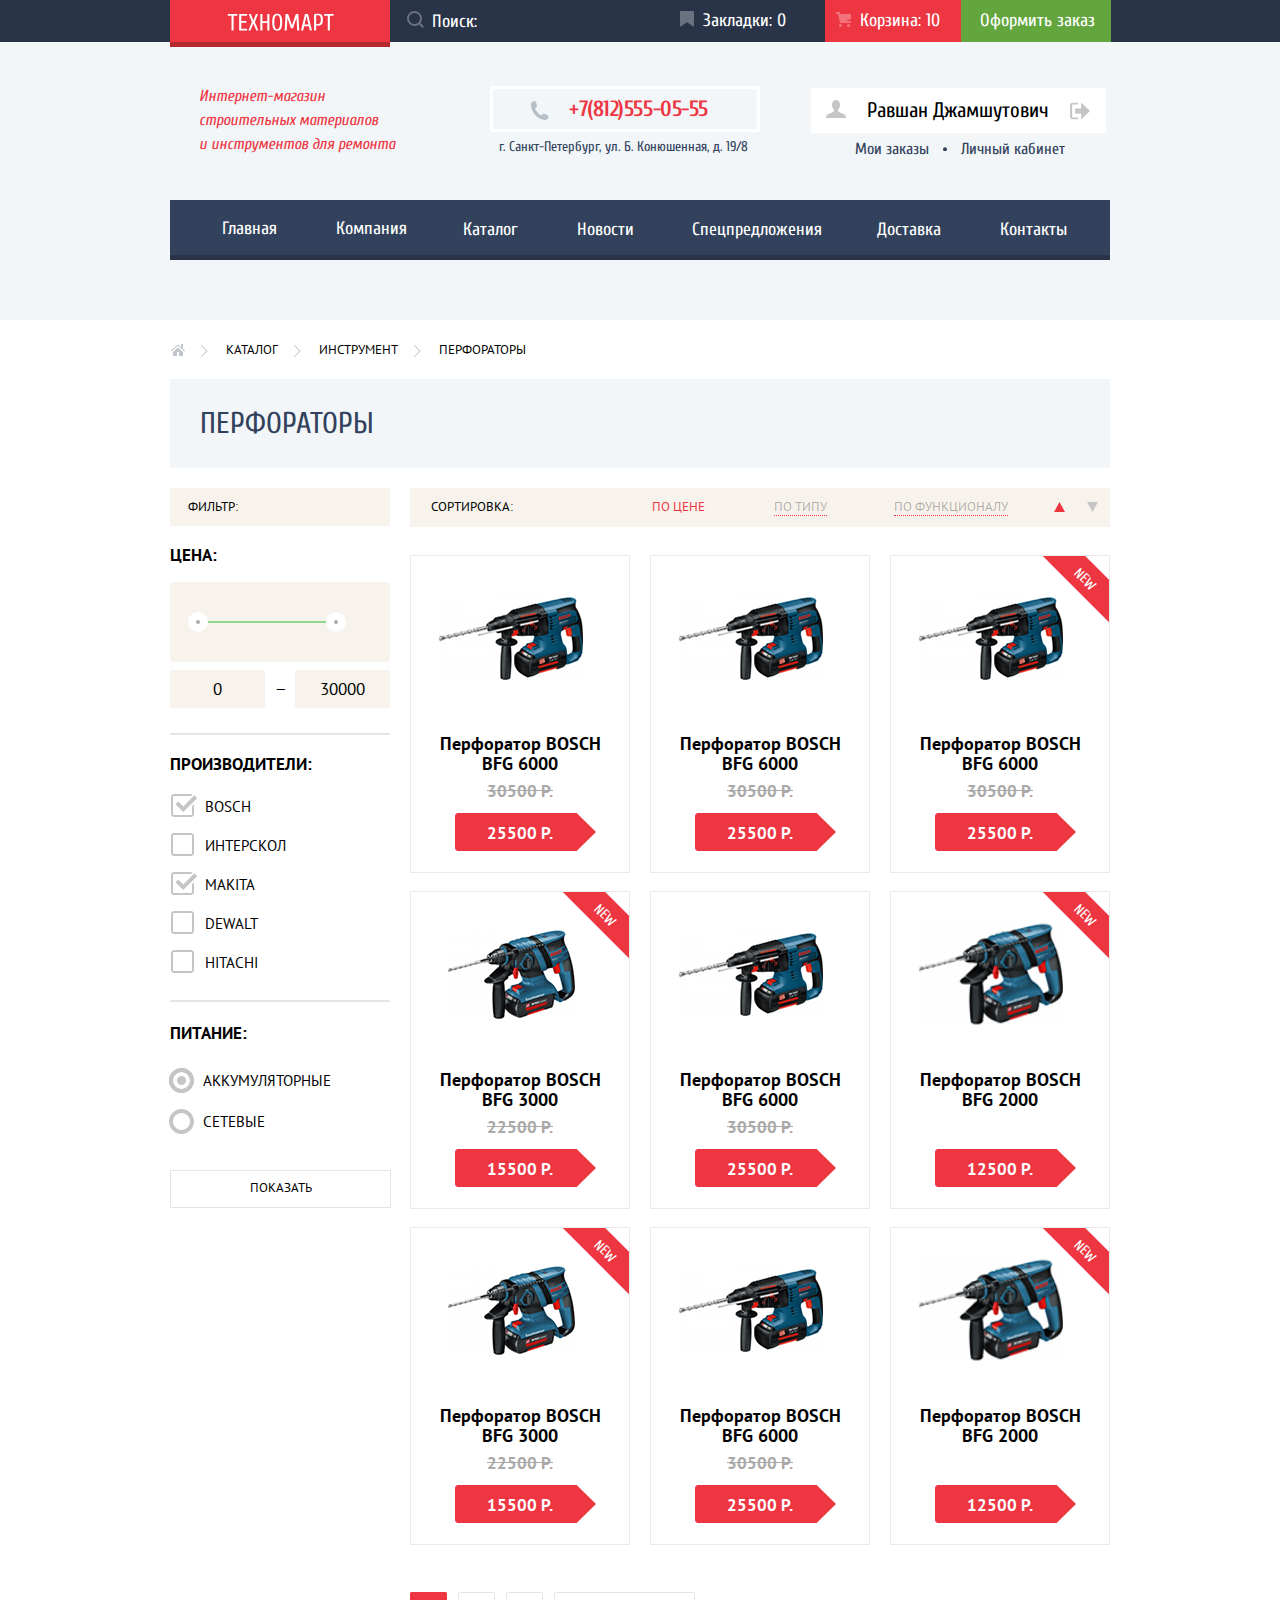
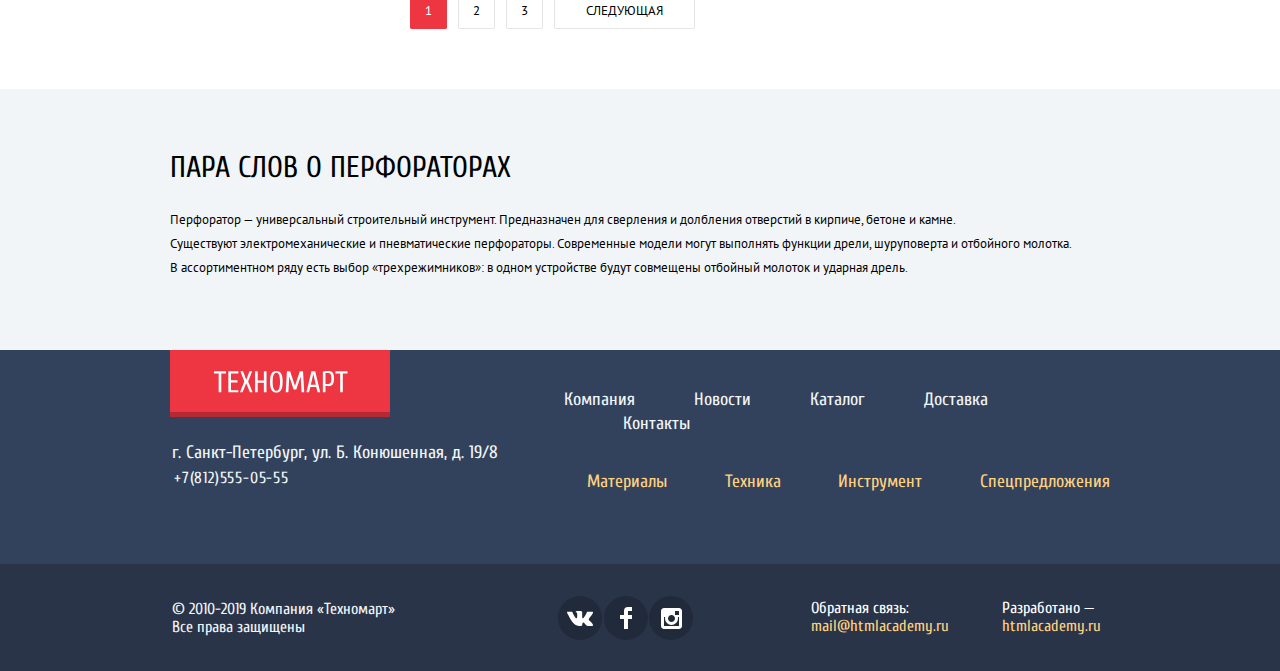
==== commit 673d838b: "поправил замечания" ====
--- a/catalog.html
+++ b/catalog.html
@@ -146,8 +146,7 @@
 
                 <p>Производители:</p>
                 <ul class="producer_checkbox_inner">
-                  <li class="check"><input class="check_input" type="checkbox" name="bosch" id="filter-bosch" checked
-                      disabled />
+                  <li class="check"><input class="check_input" type="checkbox" name="bosch" id="filter-bosch" checked />
                     <label class="check_box" for="filter-bosch">BOSCH</label>
                   </li>
                   <li class="check"><input class="check_input" type="checkbox" name="interskol"
--- a/css/min-css.css
+++ b/css/min-css.css
@@ -1 +1 @@
-*,::before,::after{box-sizing:border-box}:root{--desaturated-blue:#293449;--dark-blue:#161D29;--ebony-clay:#212A3A;--grayish-white:#f2f6f8;--classic-white:#FFF;--classic-white-shadown:rgba(255,255,255,0.3);--gallery:#EAEAEA;--merino:#F9F5F0;--classic-red:#EE3643;--dark-red:#BA2732;--brick_red:#CA2C37;--green:#63A63E;--light-green:#5FBB2D;--dark-green:#518534;--bilbao:#367315;--classic-black:#000;--classic-black-opacity:rgba(0,0,0,0.24);--classic-black-opacity-30:rgba(0,0,0,0.3);--classic-black-opacity-15:rgba(0,0,0,0.15);--classic-black-opacity-10:rgba(0,0,0,0.10);--basic-sea:#32425c;--basic-sienna:#ffd180;--basic-sea-light:#f1f5f7;--basic-white:#F3F7F9;--basic-gray:#a9a9a9;--basic-gray-shadown:rgba(169,169,169,0.3);--dark-gray:#3D546F;--iron:#D7DCDE;--classic-yellow:#FFBF47;--classic-blue:#3BBCE3;--classic-pink:#DC91D8;--feijoa:#8ED78F;--light-gray:#C5C5C5;--light_shade_of_gray:#E5E5E5;--ecru-white:#F7F3EC;--bleach:#F4F4F4;--seashell:#F1F1F1;--dark-steel-blue:#1D2739;--silver:rgba(197,197,197,0.3);--point-color:#ABABAB}body{min-width:960px;padding:0;font-family:"PT Sans","Tahoma",sans-serif;font-size:14px;background-color:var(--classic-white);color:var(--classic-black)}img{max-width:100%;height:auto}a{text-decoration:none;color:var(--classic-black)}.visually_hidden{position:absolute;clip:rect(0 0 0 0);width:1px;height:1px;margin:-1px}.hidden{display:none}.container{width:960px;margin:0 auto;padding:0 10px}.page{height:100%}.page_body{min-height:100%;display:grid;grid-template-rows:min-content 1fr min-content;align-content:start}.header_wrapper{width:100%;background-color:var(--desaturated-blue);height:42px}.header_inner_wrapper{width:100%;background-color:var(--grayish-white);height:278px}.header_line{display:flex;align-items:stretch;background-color:var(--desaturated-blue);margin:0;font-size:18px;line-height:24px;font-family:"Cuprum","Tahoma",sans-serif}.header_line_menu{display:flex;align-items:center;height:42px;width:450px}.header_line ul{margin:0;padding:0}.header_line a{color:var(--classic-white)}.header_line li{list-style:none}.header_bookmarks{position:relative;display:block;padding:9px 26px 9px 43px}.header_bookmarks::before{position:absolute;content:"";width:14px;height:16px;background-image:url(../img/svg/icon-bookmark.svg);background-repeat:no-repeat;background-position:0 0;top:11px;left:20px;opacity:.3}.header_bookmarks:hover::before,.header_bookmarks:active::before,.header_bookmarks:focus::before{opacity:1}.header_basket{position:relative;display:block;margin-left:13px;width:136px;text-align:center;padding:9px 15px 9px 23px}.place_your_order{display:block;background-color:var(--green);margin-left:0;width:150px;padding:9px 18px 9px 19px}.place_your_order:active{opacity:.85}.place_your_order:hover{background-color:var(--light-green)}.header_bookmarks:active,.header_basket:active{background-color:var(--dark-blue);opacity:.5}.header_basket::before{position:absolute;content:"";width:15px;height:15px;background-image:url(../img/svg/icon-cart.svg);background-repeat:no-repeat;background-position:0 0;top:12px;left:11px;opacity:.3}.header_basket:hover::before,.header_basket:active::before,.header_basket:focus::before{opacity:1}.not_empty_basket{background-color:var(--classic-red);padding-left:28px}.logo{display:block;width:220px;height:47px;text-align:center;line-height:52px;background-color:var(--classic-red);box-shadow:inset 0 -5px 0 var(--classic-black-opacity)}.logo:active{background-color:var(--dark-red)}.search_form{position:relative;display:flex;padding-bottom:5px;align-items:center}.search_btn{background-color:transparent;padding:0;border:none;position:absolute;top:11px;left:17px}.search_btn:hover .search_icon_path{opacity:1}.search_input{padding-left:42px;background-color:transparent;border-style:none;height:42px;width:270px;outline:none;font-size:18px;line-height:24px}.search_input:active,.search_input:focus{background-color:var(--classic-white)}.search_input:hover+.search_btn .search_icon_path{fill:var(--classic-white);opacity:1}.search_input:active+.search_btn .search_icon_path,.search_input:focus+.search_btn .search_icon_path{fill:var(--classic-red);opacity:1}.search_icon_path{opacity:.3}.search_icon:active{fill:var(--classic-red)}.search_input::placeholder{color:var(--classic-white)}.search_input::-moz-placeholder{color:var(--classic-white);opacity:1}.search_input:-ms-input-placeholder{color:var(--classic-white)}.search_input:-moz-placeholder{color:var(--classic-white);opacity:1}.header_inner{display:flex;align-items:center;margin:0;font-family:"Cuprum","Tahoma",sans-serif;background-color:var(--grayish-white);padding-top:40px;padding-bottom:42px}.header_inner_index{padding-bottom:41px}.header_inner_description{font-style:italic;font-size:16px;line-height:24px;color:var(--classic-red);margin:0;padding-left:29px}.header_contacts_info{display:flex;flex-direction:column;position:relative;margin-left:51px}.header_inner_phone{position:relative;font-weight:700;font-size:22px;line-height:28px;border:3px solid var(--classic-white);color:var(--classic-red);padding-top:6px;width:270px;text-align:center;margin-left:44px;padding-left:27px;margin-bottom:22px;padding-bottom:6px;letter-spacing:-.02em}.header_inner_phone::before{position:absolute;content:"";width:19px;height:19px;background-image:url(../img/svg/icon-phone.svg);background-repeat:no-repeat;background-position:0 0;top:12px;left:37px}.header_inner_address{font-size:14px;line-height:24px;color:var(--basic-sea);margin:0;position:absolute;top:49px;left:53px}.header_user_menu{display:flex;justify-content:space-between;margin-bottom:26px;margin-left:69px;margin-top:6px}.user_menu_inner{display:flex;align-items:center;margin-top:7px;margin-left:50px}.login{background-color:var(--classic-white);font-family:"Cuprum","Tahoma",sans-serif;font-size:21px;line-height:21px;color:var(--classic-black);width:121px;position:relative;margin-right:10px;height:45px;padding:11px 27px 12px 45px}.catalog_user_menu{flex-wrap:wrap;display:flex;justify-content:space-between;flex-direction:column;position:relative}.login_icon{position:absolute;left:18px;top:14px}.login:hover .login_icon{fill:var(--basic-gray)}.login:hover,.registration:hover{color:var(--classic-red)}.login:active .login_icon,.login:active{fill:var(--light-gray);color:var(--light-gray)}.registration{background-color:var(--classic-white);font-size:21px;line-height:21px;font-family:"Cuprum","Tahoma",sans-serif;color:var(--classic-black);height:45px;padding:11px 23px 12px 24px}.registration:active{color:var(--light-gray)}.user_field{position:relative}.user_login{background-color:var(--classic-white);font-size:21px;color:var(--classic-black);position:relative;margin-top:6px;margin-left:51px;padding:10px 57px 11px 56px}.log_out{position:absolute;background-color:var(--classic-white);right:16px;top:41%;transform:translateY(-50%)}.log_out:hover path{fill:var(--dark-gray)}.user_icon{position:absolute;left:15px;top:12px}.user_login:hover .user_icon{fill:var(--dark-gray)}.main_page_link{padding:17px 27px 19px 52px}.about_company_link{padding:17px 25px 19px 32px}.catalog_link{padding:18px 31px}.news_link{padding:17px 28px}.special_offers_link{padding:18px 30px}.delivery_link{padding:18px 25px}.contacts_link{padding:18px 34px}.main_nav ul{display:flex;flex-wrap:wrap;background-color:var(--basic-sea);margin-bottom:60px;padding:0;align-items:center;box-shadow:inset 0 -5px 0 var(--desaturated-blue)}.main_nav a{color:var(--classic-white);font-size:18px;line-height:24px;font-family:"Cuprum","Tahoma",sans-serif;display:block}.main_nav li{display:block;list-style:none}.main_nav a:hover{background-color:var(--desaturated-blue)}.main_nav a:active{opacity:.5;background-color:var(--dark-steel-blue)}.main_nav ul{margin:0}.login_sub_title{position:relative;padding-left:32px}.users_orders{padding-left:45px}.login_sub_title,.users_orders{font-size:16px;line-height:18px;color:var(--basic-sea);font-family:"Cuprum","Tahoma",sans-serif}.login_sub_title:hover,.users_orders:hover{color:var(--classic-red)}.login_sub_title::before{content:"";background-color:var(--basic-sea);clip-path:circle(50%);height:4px;width:4px;display:block;position:absolute;top:7px;right:118px}.login_sub_title:hover::before{background-color:var(--classic-red)}.login_sub_title:active::before{background-color:var(--light-gray)}.users_orders:active,.login_sub_title:active,.user_login:active .user_icon,.log_out:active path,.user_login:active{color:var(--light-gray);fill:var(--light-gray)}.main_catalog{display:grid;grid-template-columns:220px 1fr;gap:18px 20px;padding-bottom:55px}.catalog_nav{margin:0;padding:0;display:flex;justify-content:flex-start;max-width:100%;align-items:center;padding-top:21px;flex-wrap:wrap}.catalog_nav a{font-size:13px;line-height:18px;color:var(--classic-black);text-transform:uppercase;margin:0;padding:0}.catalog_nav li{position:relative;list-style:none;display:flex;align-items:center;height:18px;margin-right:41px}.catalog_nav li::after{position:absolute;content:"";width:8px;height:12px;background-image:url(../img/svg/icon-right-small.svg);background-repeat:no-repeat;background-position:0 0;top:4px;right:-1.64em}.catalog_nav li:last-child::after{display:none}.catalog_nav_home{content:"";width:15px;height:12px;background-image:url(../img/svg/icon-home.svg);background-repeat:no-repeat;background-position:0 0}.catalog_title{font-family:"Cuprum","Tahoma",sans-serif;background-color:var(--grayish-white);text-transform:uppercase;font-size:30px;line-height:30px;color:var(--basic-sea);font-weight:400;padding-left:30px;padding-top:30px;padding-bottom:29px}.catalog_sort{display:flex;background-color:var(--ecru-white);padding-bottom:9px;padding-left:21px;padding-top:1px}.catalog_sort h2{color:var(--classic-black);font-size:13px;line-height:18px;padding-top:9px;margin:0;font-weight:400}.catalog_sort li{list-style:none}.catalog_sort_link{font-size:13px;line-height:18px;text-transform:uppercase;border-bottom:1px dotted var(--classic-red);color:var(--classic-black-opacity-30);outline:none}.catalog_sort_link:hover{opacity:1;border-bottom:1px solid var(--classic-red)}.catalog_sort_link:active,.catalog_sort_link:focus{border-bottom:none;color:var(--classic-red);opacity:1}.catalog_sort ul{margin:0;display:flex;padding-bottom:2px;padding-left:41px;margin-left:98px;padding-top:9px}.catalog_sort ul :nth-child(2){padding-left:69px}.catalog_sort ul :nth-child(3){padding-left:67px}.catalog_sort ul :nth-child(4){padding-left:41px;padding-top:1px}.catalog_sort ul :nth-child(5){padding-left:12px;padding-top:1px}.catalog_sort_inner a{border-bottom:none;color:var(--classic-red);opacity:1}.catalog_sort_inner a:hover{border-bottom:none}.sort_button{display:block;padding:0 5px;cursor:pointer;color:var(--light-gray)}.sort_button:hover,.sort_button:hover{color:var(--classic-black)}.sort_button:focus,.sort_button:focus,.sort_button:active,.sort_button:active{color:var(--classic-red)}.sort_button_current{color:var(--classic-red)}.catalog_filter ul{font-size:15px;line-height:19px;text-transform:uppercase;color:var(--classic-black);border:0;margin:0}.range_container{padding:0;margin:0}.price_rage_wrapper{background-color:var(--ecru-white)}.price_wrapper{display:flex;justify-content:space-between;padding-top:9px}.price_wrapper input{width:95px;padding-bottom:16px;background-color:var(--ecru-white);outline:none;border-style:none}.price_range{margin-top:38px;margin-left:41px;margin-bottom:38px;padding-bottom:1px;height:3px}.catalog_filter p{margin:0;font-weight:700;font-size:17px;line-height:30px;color:var(--classic-black);text-transform:uppercase;padding-top:14px;padding-bottom:12px}.catalog_filter li{list-style:none}.catalog_filter h2{font-size:13px;line-height:18px;color:var(--classic-black);background-color:var(--ecru-white);text-transform:uppercase;margin:0;padding:10px 0;padding-left:0;padding-left:18px;font-weight:400}.producer_checkbox{padding:0;margin-top:38px;padding-left:0;margin-right:10px;position:relative}.producer_checkbox p{padding-top:3px}.catalog_filter .producer_legend{position:absolute;padding:0;margin:0;top:45px}.catalog_filter .battery_legend{padding:0}.producer_checkbox_inner{padding:0;margin:0;padding-left:18px;padding-top:6px}.producer_checkbox li{padding-bottom:20px}.producer_checkbox::before{position:absolute;content:" ";width:220px;height:2px;border:none;background-color:var(--classic-black-opacity-10);display:block;top:-13px}.battery_radio::before{position:absolute;content:" ";width:220px;height:2px;border:none;background-color:var(--classic-black-opacity-10);display:block;top:-18px}.check{position:relative;padding-bottom:18px}.check_input{opacity:0}.battery_radio{padding:0;margin-top:26px;position:relative}.battery_radio_inner{padding:0;margin:0;padding-left:33px;padding-top:23px}.check_box::before{content:url('data:image/svg+xml,%3Csvg xmlns="http://www.w3.org/2000/svg" width="23" height="23" viewBox="0 0 23 23"%3E%3Cpath fill="%23c5c5c5" d="M20 2c.542 0 1 .458 1 1v17c0 .542-.458 1-1 1H3c-.542 0-1-.458-1-1V3c0-.542.458-1 1-1h17m0-2H3C1.35 0 0 1.35 0 3v17c0 1.65 1.35 3 3 3h17c1.65 0 3-1.35 3-3V3c0-1.65-1.35-3-3-3z"/%3E%3C/svg%3E');width:23px;height:23px;display:block;left:-17px;top:-3px;position:absolute}.check_box::after{content:url('data:image/svg+xml,%3Csvg xmlns="http://www.w3.org/2000/svg" width="27" height="23" viewBox="0 0 27 23"%3E%3Cpath fill="%23c5c5c5" d="M7.285 7.486l-2.829 2.829 7.783 7.783L26.171 4.166l-2.828-2.829-11.104 11.102z"/%3E%3Cpath fill="%23c5c5c5" d="M21 20c0 .542-.458 1-1 1H3c-.542 0-1-.458-1-1V3c0-.542.458-1 1-1h16.908L21.493.415A2.96 2.96 0 0 0 20 0H3C1.35 0 0 1.35 0 3v17c0 1.65 1.35 3 3 3h17c1.65 0 3-1.35 3-3v-9.829l-2 2V20z"/%3E%3C/svg%3E%0A');width:27px;display:block;left:-17px;top:-3px;position:absolute}.check_input+.check_box::after{content:none}.check_input:checked+.check_box::before{content:url('data:image/svg+xml,%3Csvg xmlns="http://www.w3.org/2000/svg" width="27" height="23" viewBox="0 0 27 23"%3E%3Cpath fill="%23c5c5c5" d="M7.285 7.486l-2.829 2.829 7.783 7.783L26.171 4.166l-2.828-2.829-11.104 11.102z"/%3E%3Cpath fill="%23c5c5c5" d="M21 20c0 .542-.458 1-1 1H3c-.542 0-1-.458-1-1V3c0-.542.458-1 1-1h16.908L21.493.415A2.96 2.96 0 0 0 20 0H3C1.35 0 0 1.35 0 3v17c0 1.65 1.35 3 3 3h17c1.65 0 3-1.35 3-3v-9.829l-2 2V20z"/%3E%3C/svg%3E%0A');width:27px}.check_input:hover+.check_box::before,.check_input:focus+.check_box::before{content:url('data:image/svg+xml,%3Csvg width="24" height="23" viewBox="0 0 24 23" fill="none" xmlns="http://www.w3.org/2000/svg"%3E%3Cpath fill-rule="evenodd" clip-rule="evenodd" d="M3.16241 0H20.1624C21.8124 0 23.1624 1.35 23.1624 3V20C23.1624 21.65 21.8124 23 20.1624 23H3.16241C1.51241 23 0.162415 21.65 0.162415 20V3C0.162415 1.35 1.51241 0 3.16241 0ZM21.1624 3C21.1624 2.458 20.7044 2 20.1624 2H3.16241C2.62041 2 2.16241 2.458 2.16241 3V20C2.16241 20.542 2.62041 21 3.16241 21H20.1624C20.7044 21 21.1624 20.542 21.1624 20V3Z" fill="%23B5B5B5"/%3E%3C/svg%3E%0A')}.check_input:checked:hover+.check_box::before,.check_input:checked:focus+.check_box::before{content:url("data:image/svg+xml,%3Csvg width='27' height='23' viewBox='0 0 27 23' fill='none' xmlns='http://www.w3.org/2000/svg'%3E%3Cpath d='M7.44741 7.48604L4.61841 10.315L12.4014 18.098L26.3334 4.16604L23.5054 1.33704L12.4014 12.439L7.44741 7.48604Z' fill='%23B5B5B5'/%3E%3Cpath d='M21.1624 20C21.1624 20.542 20.7044 21 20.1624 21H3.16241C2.62041 21 2.16241 20.542 2.16241 20V3C2.16241 2.458 2.62041 2 3.16241 2H20.0704L21.6554 0.415C21.2034 0.146542 20.6881 0.00329969 20.1624 0H3.16241C1.51241 0 0.162415 1.35 0.162415 3V20C0.162415 21.65 1.51241 23 3.16241 23H20.1624C21.8124 23 23.1624 21.65 23.1624 20V10.171L21.1624 12.171V20Z' fill='%23B5B5B5'/%3E%3C/svg%3E")}.check_input:disabled+.check_box::after,.check_input:disabled+.check_box::before{opacity:.4}.radio{position:relative;padding-bottom:22px}.radio_input{position:absolute;opacity:0}.radio_box::before{position:absolute;width:25px;height:25px;content:url('data:image/svg+xml,%3Csvg xmlns="http://www.w3.org/2000/svg" width="25" height="25" viewBox="0 0 25 25"%3E%3Cpath fill="%23c5c5c5" d="M12.5 4c4.687 0 8.5 3.813 8.5 8.5 0 4.687-3.813 8.5-8.5 8.5C7.813 21 4 17.187 4 12.5 4 7.813 7.813 4 12.5 4m0-4C5.597 0 0 5.597 0 12.5S5.597 25 12.5 25 25 19.403 25 12.5 19.403 0 12.5 0z"/%3E%3C/svg%3E');left:-34px;top:-3px}.radio_box::after{position:absolute;content:url('data:image/svg+xml,%3Csvg xmlns="http://www.w3.org/2000/svg" width="25" height="25" viewBox="0 0 25 25"%3E%3Cpath fill="%23c5c5c5" d="M12.5 4c4.687 0 8.5 3.813 8.5 8.5 0 4.687-3.813 8.5-8.5 8.5C7.813 21 4 17.187 4 12.5 4 7.813 7.813 4 12.5 4m0-4C5.597 0 0 5.597 0 12.5S5.597 25 12.5 25 25 19.403 25 12.5 19.403 0 12.5 0z"/%3E%3Ccircle fill="%23c5c5c5" cx="12.5" cy="12.5" r="4.5"/%3E%3C/svg%3E');left:-34px;top:-3px}.radio_input+.radio_box::after{content:none}.radio_input:checked+.radio_box::after{content:url('data:image/svg+xml,%3Csvg xmlns="http://www.w3.org/2000/svg" width="25" height="25" viewBox="0 0 25 25"%3E%3Cpath fill="%23c5c5c5" d="M12.5 4c4.687 0 8.5 3.813 8.5 8.5 0 4.687-3.813 8.5-8.5 8.5C7.813 21 4 17.187 4 12.5 4 7.813 7.813 4 12.5 4m0-4C5.597 0 0 5.597 0 12.5S5.597 25 12.5 25 25 19.403 25 12.5 19.403 0 12.5 0z"/%3E%3Ccircle fill="%23c5c5c5" cx="12.5" cy="12.5" r="4.5"/%3E%3C/svg%3E')}.radio_input:hover+.radio_box::before{content:url('data:image/svg+xml,%3Csvg width="26" height="25" viewBox="0 0 26 25" fill="none" xmlns="http://www.w3.org/2000/svg"%3E%3Cpath fill-rule="evenodd" clip-rule="evenodd" d="M0.162354 12.5C0.162354 5.597 5.75935 0 12.6624 0C19.5654 0 25.1624 5.597 25.1624 12.5C25.1624 19.403 19.5654 25 12.6624 25C5.75935 25 0.162354 19.403 0.162354 12.5ZM21.1624 12.5C21.1624 7.813 17.3494 4 12.6624 4C7.97535 4 4.16235 7.813 4.16235 12.5C4.16235 17.187 7.97535 21 12.6624 21C17.3494 21 21.1624 17.187 21.1624 12.5Z" fill="%23B5B5B5"/%3E%3C/svg%3E')}.radio_input:checked:hover+.radio_box::after{content:url('data:image/svg+xml,%3Csvg width="26" height="25" viewBox="0 0 26 25" fill="none" xmlns="http://www.w3.org/2000/svg"%3E%3Cpath fill-rule="evenodd" clip-rule="evenodd" d="M0.162415 12.5C0.162415 5.597 5.75941 0 12.6624 0C19.5654 0 25.1624 5.597 25.1624 12.5C25.1624 19.403 19.5654 25 12.6624 25C5.75941 25 0.162415 19.403 0.162415 12.5ZM21.1624 12.5C21.1624 7.813 17.3494 4 12.6624 4C7.97541 4 4.16241 7.813 4.16241 12.5C4.16241 17.187 7.97541 21 12.6624 21C17.3494 21 21.1624 17.187 21.1624 12.5Z" fill="%23B5B5B5"/%3E%3Cpath d="M12.6624 17C15.1477 17 17.1624 14.9853 17.1624 12.5C17.1624 10.0147 15.1477 8 12.6624 8C10.1771 8 8.16241 10.0147 8.16241 12.5C8.16241 14.9853 10.1771 17 12.6624 17Z" fill="%23B5B5B5"/%3E%3C/svg%3E')}.show_button{color:var(--classic-black);font-size:13px;line-height:18px;background-color:var(--classic-white);outline:none;border:1px solid var(--light_shade_of_gray);text-transform:uppercase;cursor:pointer;margin-top:17px;padding:8px 78px 10px 79px}.catalog_list_index{padding:0;list-style:none;display:grid;gap:20px;align-items:center;grid-template-columns:220px 220px 220px 220px;padding-top:5px;padding-bottom:55px}.catalog_list{display:grid;grid-template-columns:repeat(3,220px);grid-template-rows:1fr 1fr 1fr;gap:18px 20px;align-items:center;padding:0;margin:0;padding-top:28px;padding-bottom:43px}.catalog_list li{list-style:none}.invisible{opacity:0}.merchandise{position:relative;display:flex;flex-direction:column;align-items:center;border:1px solid var(--gallery);overflow:hidden;padding-bottom:20px}.merchandise p{margin:0}.merchandise:hover,.merchandise:active,.merchandise:focus{box-shadow:0 4px 20px var(--classic-black-opacity-15)}.merchandise_img_wrapper{height:150px;display:flex;align-items:center;padding-top:15px;padding-right:18px}.new_text{background-color:var(--classic-red);color:var(--classic-white);font-size:14px;line-height:18px;font-family:"Cuprum","Tahoma",sans-serif;text-transform:uppercase}.merchandise .new_text{position:absolute;transform:rotate(45deg);right:-30px;top:7px;padding:8px 41px 4px}.merchandise_btn{position:absolute;display:flex;flex-direction:column;justify-content:space-between;top:39%;transform:translateY(-100%);opacity:0}.merchandise:hover .merchandise_img_wrapper,.merchandise:active .merchandise_img_wrapper,.merchandise:focus .merchandise_img_wrapper{opacity:0}.merchandise:hover .merchandise_btn,.merchandise:active .merchandise_btn,.merchandise:focus .merchandise_btn{opacity:1}.buy_btn{position:relative;background-color:var(--green);font-family:"Cuprum","Tahoma",sans-serif;font-size:14px;line-height:18px;border-style:none;color:var(--classic-white);outline:none;box-shadow:inset 0 -3px 0 var(--bilbao);border-radius:2px;padding:10px 40px 10px 54px}.buy_btn::before{position:absolute;content:"";width:15px;height:15px;background-image:url(../img/svg/icon-cart.svg);background-repeat:no-repeat;background-position:0 0;top:10px;left:30px;opacity:.3}.buy_btn:hover{background-color:var(--light-green)}.buy_btn:active{background-color:var(--dark-green)}.bookmarks_btn{font-family:"Cuprum","Tahoma",sans-serif;font-size:14px;line-height:18px;border:2px solid var(--green);color:var(--basic-sea);outline:none;background-color:var(--classic-white);border-radius:2px;text-transform:uppercase;margin-top:11px;padding:9px 0;display:block;padding-bottom:7px;margin-right:2px}.bookmarks_btn:hover{border-color:var(--basic-sea)}.bookmarks_btn:active{border-color:var(--basic-sea);opacity:.5}.merchandise_name{font-weight:700;font-size:18px;line-height:20px;color:var(--classic-black)}.merchandise_price{font-weight:700;font-size:17px;line-height:18px;text-decoration-line:line-through;text-transform:uppercase;color:var(--basic-gray);padding:8px 0}.red_button{position:absolute;background-image:url(../img/svg/red-button.svg);height:38px;width:141px;bottom:15px}.merchandise_description{display:flex;flex-direction:column;align-items:center;padding-top:28px}.merchandise_discount{display:flex;align-items:center;font-weight:700;font-size:17px;line-height:18px;color:var(--classic-white);z-index:1;background-image:url(../img/svg/red-button.svg);background-position:11px 5px;background-repeat:no-repeat;height:44px;width:152px;bottom:15px;padding-left:43px;padding-top:5px}.discount_9000{background-position:15px 7px;height:45px;width:155px;padding-left:46px;padding-bottom:2px}.main_features h3{font-weight:700;font-size:24px;line-height:30px;font-family:"Cuprum","Tahoma",sans-serif;color:var(--classic-white);margin-top:20px;margin-bottom:14px}.page_list{padding:0;display:flex;justify-content:start}.page_list li{list-style:none}.page_list :last-child a{padding-right:31px;padding-left:31px}.page_list a{border:1px solid var(--light_shade_of_gray);box-sizing:border-box;border-radius:2px;color:var(--classic-black);font-size:13px;line-height:18px;padding:9px 14px;text-align:center;margin-right:11px}.page_list_inner a{background-color:var(--classic-red);border:1px solid var(--classic-red);color:var(--classic-white)}.page_list a:hover{border:1px solid var(--light-gray)}.page_list_inner a:hover{border:1px solid var(--classic-red)}.page_list a:active,.page_list a:focus{border:1px solid var(--classic-red);outline:none}.about_hammer_drill{display:flex;background-color:var(--basic-sea-light);padding-top:39px;padding-bottom:75px}.about_hammer_drill h2{font-size:30px;line-height:30px;font-family:"Cuprum","Tahoma",sans-serif;text-transform:uppercase;font-weight:400}.about_hammer_drill p{font-size:13px;line-height:24px;margin:0}.main_features{padding:0;margin:0;display:grid;grid-template-columns:1fr 1fr 1fr;grid-template-rows:123px 123px 123px;align-items:center;gap:20px;padding-top:59px;padding-bottom:58px}.materials{position:relative;background-color:var(--classic-yellow);grid-row:1/2;grid-column:1/2;overflow:hidden}.materials_inner{padding-left:23px}.materials::after{position:absolute;content:"";width:44px;height:65px;background-image:url(../img/svg/icon-1.svg);background-repeat:no-repeat;background-position:0 0;top:52%;transform:translateY(-50%);right:43px}.materials .new_text{position:absolute;top:-9px;right:-24px;width:100px;text-align:center;transform:rotate(45deg);padding:6px 41px}.tools{background-color:var(--classic-blue);grid-row:1/2;grid-column:2/3;position:relative}.tools .materials_inner{padding-left:22px}.tools::after{position:absolute;content:"";width:88px;height:63px;background-image:url(../img/svg/icon-2.svg);background-repeat:no-repeat;background-position:0 0;top:53%;transform:translateY(-50%);right:18px}.machinery{background-color:var(--classic-pink);grid-row:1/2;grid-column:3/4;position:relative}.machinery .materials_inner{padding-left:22px}.machinery::after{position:absolute;content:"";width:88px;height:63px;background-image:url(../img/svg/icon-3.svg);background-repeat:no-repeat;background-position:0 0;top:51%;transform:translateY(-50%);right:21px}.discounts{background-color:var(--feijoa);grid-row:2/3;grid-column:3/4;position:relative}.discounts::after{position:absolute;content:"";width:88px;height:74px;background-image:url(../img/svg/icon-4.svg);background-repeat:no-repeat;background-position:0 0;top:51%;transform:translateY(-50%);right:16px}.discounts h3{margin-bottom:12px}.delivery{grid-row:3/4;grid-column:3/4;background-color:var(--classic-yellow);position:relative}.delivery .materials_inner{padding-left:22px}.delivery h3{margin-bottom:13px}.delivery::after{position:absolute;content:"";width:88px;height:74px;background-image:url(../img/svg/icon-5.svg);background-repeat:no-repeat;background-position:0 0;top:56%;transform:translateY(-50%);right:21px}.materials,.tools,.machinery,.discounts,.delivery{min-height:100%}.main_features_slider{position:relative;grid-row:2/4;grid-column:1/3}.main_features_slider img{max-height:100%}.main_features_slider .lose_button{position:absolute;left:24px;bottom:29px;padding:10px 47px;padding-right:46px}.arrow_left{position:absolute;top:54%;left:16px;transform:translateY(-50%);border-style:none;outline:none;background-color:transparent;cursor:pointer}.arrow_right{position:absolute;top:54%;right:12px;transform:translateY(-50%);border-style:none;outline:none;background-color:transparent;cursor:pointer}.materials a,.tools a,.machinery a,.discounts a,.delivery a{font-size:14px;line-height:18px;font-family:"Cuprum","Tahoma",sans-serif;text-transform:uppercase;color:var(--classic-white);background-color:var(--classic-white-shadown);padding:10px 0;width:135px;display:block;text-align:center}.materials a:hover,.tools a:hover,.machinery a:hover,.discounts a:hover,.delivery a:hover{background-color:var(--silver)}.materials a:active,.tools a:active,.machinery a:active,.discounts a:active,.delivery a:active{background-color:var(--basic-gray-shadown)}.popular{background-color:var(--merino);display:flex;justify-content:space-between;align-items:center}.popular h2{font-size:30px;line-height:30px;color:var(--basic-sea);font-family:"Cuprum","Tahoma",sans-serif;text-transform:uppercase;font-weight:400;margin:0;margin-top:30px;margin-left:28px;padding-bottom:30px}.popular .lose_button{padding:10px 24px;margin-right:14px;width:192px}.popular .producer_lose_button{padding:10px 38px;margin-right:19px;padding-left:39px}.popular_brand{display:grid;grid-template-columns:1fr 1fr 1fr 1fr;grid-template-rows:1fr 1fr;gap:20px;padding-top:19px;padding-bottom:66px}.popular_brand a:hover{background-color:var(--gallery);box-shadow:0 4px 20px var(--classic-black-opacity-15)}.popular_brand a:active{opacity:.5}.services{background-color:var(--grayish-white);padding-top:38px;padding-bottom:19px;min-height:522px}.services_wrapper{width:100%;background-color:var(--grayish-white)}.services_header{display:flex;margin-top:71px}.services_header ul{padding:0;margin:0;position:relative}.services_header ul::after{position:absolute;content:"";width:10px;height:279px;background-image:url(../img/svg/services-line.svg);background-repeat:no-repeat;background-position:0 0;top:48%;transform:translateY(-50%);right:0}.services_header button{color:var(--basic-sea);background-color:var(--classic-white);text-align:center;width:240px;padding:14px 121px 18px 4px}.services_header .credit_button{padding-right:138px}.services .slider_btn--active{color:var(--basic-sea);background-color:var(--classic-white)}.services .slider_btn--active:hover{color:var(--basic-sea);background-color:var(--classic-white)}.services h2{font-family:"Cuprum","Tahoma",sans-serif;font-size:30px;line-height:30px;color:var(--classic-black);text-transform:uppercase;font-weight:400}.services p{font-size:13px;line-height:24px;color:var(--classic-black)}.services li{list-style:none}.services_slider_delivery{background-image:url(../img/delivery.png);background-position:231px 19px;background-repeat:no-repeat;width:100%;padding-left:80px}.services_slider_delivery h2{color:var(--basic-sea);text-transform:uppercase;margin:0;margin-bottom:28px}.services_slider_guarantee{padding-left:80px;position:relative;display:none}.services_slider_guarantee::after{content:"";position:absolute;background-image:url(../img/guarantee.png);background-repeat:no-repeat;width:100%;height:100%;top:-4px;right:-319px}.services_slider_credit{position:relative;padding-left:80px;display:none}.credit_text{padding-bottom:13px}.services_slider_credit a{display:block;width:195px;height:38px;text-align:center;padding-top:10px;border-radius:3%}.services_slider_credit::after{content:"";position:absolute;background-image:url(../img/credit.png);background-repeat:no-repeat;width:140%;height:109%;top:-2px;right:-390px}.services_slider_credit h2{color:var(--basic-sea);text-transform:uppercase;margin:0;margin-bottom:28px}.services_slider_guarantee h2{color:var(--basic-sea);text-transform:uppercase;margin:0;margin-bottom:23px}.services button{background-color:var(--basic-sea);color:var(--classic-white);outline:none;border-style:none;font-weight:700;font-size:21px;line-height:30px;font-family:"Cuprum","Tahoma",sans-serif}.services button:hover{background-color:var(--desaturated-blue)}.services button:focus{color:var(--basic-sea);background-color:var(--classic-white)}.slider{display:none}.slider_show{display:block}.bullet{width:30px;list-style:none;padding:0;margin:0;display:flex;justify-content:space-between;position:absolute;bottom:38px;left:295px}.bullet li{width:10px;height:10px;background:var(--classic-white);border-radius:50px}.bullet li:last-child::after{content:"";width:6px;height:6px;background:var(--classic-red);border-radius:50px;position:absolute;top:2px;left:22px}.about_company_wrapper{display:flex;justify-content:space-between;align-items:stretch;padding-top:70px;padding-bottom:75px}.about{color:var(--classic-black)}.about li{position:relative;list-style:none;font-size:18px;line-height:24px;font-family:"Cuprum","Tahoma",sans-serif}.associate_company{padding:0;margin:0;top:14px;left:-36px;padding-top:2px;padding-left:37px}.associate_company :nth-child(1)::before{position:absolute;content:" ";width:25px;height:2px;border:none;background-color:var(--classic-red);display:block;top:13px;left:-37px}.associate_company :nth-child(2){padding-top:13px}.associate_company :nth-child(2)::before{position:absolute;content:" ";width:25px;height:2px;border:none;background-color:var(--classic-red);display:block;top:23px;left:-37px}.associate_company :nth-child(3){padding-top:11px}.associate_company :nth-child(3)::before{position:absolute;content:" ";width:25px;height:2px;border:none;background-color:var(--classic-red);display:block;top:20px;left:-37px}.about_text{padding-bottom:27px}.we_can{padding-top:14px}.about h2,.contacts h2{margin:0;font-family:"Cuprum","Tahoma",sans-serif;font-size:30px;line-height:30px;text-transform:uppercase;font-weight:400;padding-bottom:23px}.contacts{color:var(--classic-black);width:301px}.about p,.contacts p{font-family:"PT Sans","Tahoma",sans-serif;font-size:13px;line-height:24px;margin:0;padding-top:0}.contacts .lose_button{margin-top:21px;margin-right:0;width:300px;padding:10px 0;margin-left:1px;display:block;text-align:center;cursor:pointer}.contacts>p{padding-bottom:34px}.about a{font-family:"Cuprum","Tahoma",sans-serif;text-transform:uppercase;color:var(--classic-white);font-size:14px;line-height:18px;background-color:var(--classic-red);margin-top:19px}.about_company{display:block;background-color:var(--classic-red);width:220px;text-align:center;padding:10px 39px}.about_company:hover{background-color:var(--brick_red)}.about_company:active{background-color:var(--dark-red)}.map_popup{display:none;width:943px;position:fixed;top:50%;left:50%;transform:translate(-50%,-50%);box-shadow:0 4px 20px var(--classic-black-opacity-15)}.map_popup iframe{width:943px;height:449px}.map_popup_show{display:block}.map_popup .close_button{position:absolute;top:13px;right:13px}.map_popup::before{position:absolute;content:" ";width:940px;height:7px;border:none;background-color:var(--classic-red);display:block;top:0;left:0}.write_us_wrapper{width:620px;position:fixed;top:50%;left:50%;transform:translate(-50%,-50%);background-color:var(--classic-white);z-index:2;box-shadow:0 4px 20px var(--classic-black-opacity-15)}.popup{display:none}@keyframes bounce{0%{transform:translateY(-2000px)}70%{transform:translateY(30px)}90%{transform:translateY(-10px)}100%{transform:translateY(0)}}.popup_show{display:block;animation-name:bounce;animation-duration:.6s}@keyframes shake{0%,100%{transform:translateX(0)}10%,30%,50%,70%,90%{transform:translateX(-10px)}20%,40%,60%,80%{transform:translateX(10px)}}.popup_error{animation-name:shake;animation-duration:.6s}.write_us_button{position:absolute;top:21px;right:11px}.write_us_wrapper::before{position:absolute;content:" ";width:620px;height:6px;border:none;background-color:var(--classic-red);display:block;top:1px;left:0}.write_us_container{width:460px;margin:0 auto}.write_us_inner{display:flex;justify-content:space-between;align-items:center;margin-top:45px}.write_us_area{display:flex;flex-direction:column;width:460px;padding-bottom:37px;font-size:13px;line-height:24px}.write_us_area label{margin-bottom:10px;margin-top:-2px}.write_us label{font-size:18px;line-height:24px;font-family:"Cuprum","Tahoma",sans-serif;padding-left:1px}.user_name_input{width:220px}.write_us input{border:2px solid var(--light-gray);border-radius:2px;font-size:13px;line-height:24px;color:var(--basic-gray);width:100%;padding:5px 10px;margin-top:10px;margin-bottom:18px}.write_us textarea{border:2px solid var(--light-gray);resize:none;border-radius:2px;height:114px;padding-top:4px;padding-left:9px}.write_us input::-webkit-input-placeholder{color:var(--basic-gray);font-size:13px;line-height:24px}.write_us input::-moz-placeholder{color:var(--basic-gray);font-size:13px;line-height:24px}.write_us input:-ms-input-placeholder{color:var(--basic-gray);font-size:13px;line-height:24px}.write_us input:-moz-placeholder{color:var(--basic-gray);font-size:13px;line-height:24px}.write_us textarea::-webkit-input-placeholder{color:var(--basic-gray);font-size:13px;line-height:24px}.write_us textarea::-moz-placeholder{color:var(--basic-gray);font-size:13px;line-height:24px}.write_us textarea:-ms-input-placeholder{color:var(--basic-gray);font-size:13px;line-height:24px}.write_us textarea:-moz-placeholder{color:var(--basic-gray);font-size:13px;line-height:24px}.lose_button{background-color:var(--classic-red);text-transform:uppercase;color:var(--classic-white);font-size:14px;line-height:18px;font-family:"Cuprum","Tahoma",sans-serif;border-style:none;outline:none}.lose_button:hover{background-color:var(--brick_red)}.lose_button:active,.lose_button:focus{background-color:var(--dark-red)}.write_us label{font-size:18px;line-height:24px;color:var(--classic-black);font-family:"Cuprum","Tahoma",sans-serif}.close_button{background-color:transparent;border-style:none;outline:none;padding:0}.close_button:hover .close_button_icon{fill:var(--brick_red)}.close_button:active .close_button_icon{fill:var(--dark-red)}.popup_btn{background-color:var(--bleach);display:flex;justify-content:center;padding:37px 0}.popup_btn .lose_button{width:460px;padding:10px 0}.catalog_popup p{font-weight:700;font-size:24px;line-height:30px;font-family:"Cuprum","Tahoma",sans-serif;color:var(--classic-black)}.catalog_popup{display:flex;justify-content:space-between;flex-direction:column}.catalog_popup_wrapper{display:flex;padding-left:81px;padding-top:50px;padding-bottom:42px}.catalog_popup_wrapper p{padding-left:30px}.catalog_popup_inner{background-color:var(--seashell);display:flex;justify-content:center;padding-bottom:39px}.continue_shopping{outline:none;border-style:none;color:var(--classic-black);font-size:14px;line-height:18px;font-family:"Cuprum","Tahoma",sans-serif;background-color:var(--classic-white);cursor:pointer;width:192px;height:38px;margin-top:39px;margin-bottom:9px}.catalog_popup_inner .lose_button{cursor:pointer;width:192px;height:38px;padding-top:11px;padding-left:48px;margin-right:9px;margin-bottom:10px;margin-top:37px}.footer{background-color:var(--basic-sea)}.footer_wrapper{width:100%;background:var(--basic-sea);padding-bottom:56px}.footer_line{display:flex;justify-content:space-between;margin-top:-5px}.footer li{list-style:none;color:var(--basic-sea-light)}.footer a{font-family:"Cuprum","Tahoma",sans-serif;color:var(--classic-white);font-size:16px;line-height:18px}.footer_address{color:var(--basic-sea-light);font-size:18px;line-height:24px;font-family:"Cuprum","Tahoma",sans-serif;margin:0;padding-top:24px;padding-left:2px}.footer_inner{display:flex;justify-content:space-between;align-items:center;background-color:var(--desaturated-blue);color:var(--classic-white);padding-top:16px;padding-bottom:20px}.footer_phone{display:block;padding-top:4px;padding-left:4px;letter-spacing:.05em}.footer_inner>p{font-size:16px;line-height:18px;font-family:"Cuprum","Tahoma",sans-serif;color:var(--basic-sea-light);padding:0;margin:0;margin-top:6px;margin-left:2px}.footer_inner_wrapper{width:100%;background-color:var(--desaturated-blue)}.social_network{margin:0;display:flex;justify-content:space-between;min-width:140px;padding:0;margin-left:50px;padding-right:5px;padding-top:6px}.vk_icon{display:block;background-image:url(../img/svg/icon-vk.svg);background-repeat:no-repeat;background-position:center;background-color:var(--ebony-clay);border-radius:50%;width:44px;height:44px}.vk_icon:hover,.vk_icon:active{display:block;background-image:url(../img/svg/icon-vk.svg);background-repeat:no-repeat;background-position:center;background-color:var(--classic-red);border-radius:50%;width:44px;height:44px}.fb_icon{display:block;background-image:url(../img/svg/icon-fb.svg);background-repeat:no-repeat;background-position:center;background-color:var(--ebony-clay);border-radius:50%;width:44px;height:44px}.fb_icon:hover,.fb_icon:active{display:block;background-image:url(../img/svg/icon-fb.svg);background-repeat:no-repeat;background-position:center;background-color:var(--classic-red);border-radius:50%;width:44px;height:44px}.insta_icon{display:block;background-image:url(../img/svg/icon-insta.svg);background-repeat:no-repeat;background-position:center;background-color:var(--ebony-clay);border-radius:50%;width:44px;height:44px}.insta_icon:hover,.insta_icon:active{display:block;background-image:url(../img/svg/icon-insta.svg);background-repeat:no-repeat;background-position:center;background-color:var(--classic-red);border-radius:50%;width:44px;height:44px}.footer_menu{display:flex;padding:0;flex-wrap:wrap}.footer_menu li{padding-left:59px;display:block}.footer_menu :nth-child(1){padding-left:0}.footer_menu_wrapper{width:546px;padding-top:24px}.footer_menu a{color:var(--basic-sea-light);font-size:18px;line-height:24px}.footer .logo{display:block;width:220px;height:67px;text-align:center;line-height:52px;background-color:var(--classic-red);box-shadow:inset 0 -5px 0 var(--classic-black-opacity);padding-top:12px}.footer_menu a:hover{text-decoration:underline var(--basic-sea-light)}.feedback{display:flex;justify-content:space-between;width:286px;margin-right:13px;padding-top:3px}.feedback>p{font-size:16px;line-height:18px;font-family:"Cuprum","Tahoma",sans-serif}.footer_menu_yellow{display:flex;flex-wrap:wrap;justify-content:space-between;margin-left:23px;margin-top:34px;padding:0}.footer_menu_yellow a{font-size:18px;line-height:24px}.footer_menu_yellow,.footer_menu_yellow a,.feedback a{color:var(--basic-sienna)}.footer_menu_yellow a:hover,.feedback a:hover{text-decoration:underline var(--basic-sienna)}.feedback a:active{color:var(--classic-red);text-decoration:none}.footer_menu_yellow a:active,.footer_menu a:active{opacity:.5;text-decoration:none}.footer_address+a{color:var(--basic-white)}.developed{margin-left:53px}.filter_range_wrapper{margin-bottom:8px;padding:39px 18px;border-radius:3px;background-color:var(--ecru-white)}.filter_range{position:relative}.filter_range_scale{height:2px}.filter_range_bar{height:2px;width:75%;background-color:var(--feijoa)}.filter_range_handle{position:absolute;top:50%;left:0;transform:translateY(-50%);width:4px;height:4px;box-sizing:content-box;padding:0;border:8px solid var(--classic-white);border-radius:50%;background-color:var(--point-color);cursor:pointer}.filter_interval{display:flex;flex-wrap:wrap;align-items:center;justify-content:space-between}.filter_interval label{width:50%;font-size:16px;line-height:22px;text-transform:uppercase}.filter_interval label:last-child{text-align:right}.filter_interval input{width:95px;height:38px;border-radius:2px;border:none;text-align:center;background-color:var(--ecru-white);font-size:17px;line-height:18px}
+*,::before,::after{box-sizing:border-box}:root{--desaturated-blue:#293449;--dark-blue:#161D29;--ebony-clay:#212A3A;--grayish-white:#f2f6f8;--classic-white:#FFF;--classic-white-shadown:rgba(255,255,255,0.3);--gallery:#EAEAEA;--merino:#F9F5F0;--classic-red:#EE3643;--dark-red:#BA2732;--brick_red:#CA2C37;--green:#63A63E;--light-green:#5FBB2D;--dark-green:#518534;--bilbao:#367315;--classic-black:#000;--classic-black-opacity:rgba(0,0,0,0.24);--classic-black-opacity-30:rgba(0,0,0,0.3);--classic-black-opacity-15:rgba(0,0,0,0.15);--classic-black-opacity-10:rgba(0,0,0,0.10);--basic-sea:#32425c;--basic-sienna:#ffd180;--basic-sea-light:#f1f5f7;--basic-white:#F3F7F9;--basic-gray:#a9a9a9;--basic-gray-shadown:rgba(169,169,169,0.3);--dark-gray:#3D546F;--iron:#D7DCDE;--classic-yellow:#FFBF47;--classic-blue:#3BBCE3;--classic-pink:#DC91D8;--feijoa:#8ED78F;--light-gray:#C5C5C5;--light_shade_of_gray:#E5E5E5;--ecru-white:#F7F3EC;--bleach:#F4F4F4;--seashell:#F1F1F1;--dark-steel-blue:#1D2739;--silver:rgba(197,197,197,0.3);--point-color:#ABABAB}body{min-width:970px;padding:0;font-family:"PT Sans","Tahoma",sans-serif;font-size:14px;background-color:var(--classic-white);color:var(--classic-black)}img{max-width:100%;height:auto}a{text-decoration:none;color:var(--classic-black)}.visually_hidden{position:absolute;clip:rect(0 0 0 0);width:1px;height:1px;margin:-1px}.hidden{display:none}.container{width:960px;margin:0 auto;padding:0 10px}.page{height:100%}.page_body{min-height:100%;display:grid;grid-template-rows:min-content 1fr min-content;align-content:start}.header_wrapper{width:100%;background-color:var(--desaturated-blue);height:42px}.header_inner_wrapper{width:100%;background-color:var(--grayish-white);height:278px}.header_line{display:flex;align-items:stretch;background-color:var(--desaturated-blue);margin:0;font-size:18px;line-height:24px;font-family:"Cuprum","Tahoma",sans-serif}.header_line_menu{display:flex;align-items:center;height:42px;width:450px}.header_line ul{margin:0;padding:0}.header_line a{color:var(--classic-white)}.header_line li{list-style:none}.header_bookmarks{position:relative;display:block;padding:9px 26px 9px 43px}.header_bookmarks::before{position:absolute;content:"";width:14px;height:16px;background-image:url(../img/svg/icon-bookmark.svg);background-repeat:no-repeat;background-position:0 0;top:11px;left:20px;opacity:.3}.header_bookmarks:hover::before,.header_bookmarks:active::before,.header_bookmarks:focus::before{opacity:1}.header_basket{position:relative;display:block;margin-left:13px;width:136px;text-align:center;padding:9px 15px 9px 23px}.place_your_order{display:block;background-color:var(--green);margin-left:0;width:150px;padding:9px 18px 9px 19px}.place_your_order:active{opacity:.85}.place_your_order:hover{background-color:var(--light-green)}.header_bookmarks:active,.header_basket:active{background-color:var(--dark-blue);opacity:.5}.header_basket::before{position:absolute;content:"";width:15px;height:15px;background-image:url(../img/svg/icon-cart.svg);background-repeat:no-repeat;background-position:0 0;top:12px;left:11px;opacity:.3}.header_basket:hover::before,.header_basket:active::before,.header_basket:focus::before{opacity:1}.not_empty_basket{background-color:var(--classic-red);padding-left:28px}.logo{display:block;width:220px;height:47px;text-align:center;line-height:52px;background-color:var(--classic-red);box-shadow:inset 0 -5px 0 var(--classic-black-opacity)}.logo:active{background-color:var(--dark-red)}.search_form{position:relative;display:flex;padding-bottom:5px;align-items:center}.search_btn{background-color:transparent;padding:0;border:none;position:absolute;top:11px;left:17px}.search_btn:hover .search_icon_path{opacity:1}.search_input{padding-left:42px;background-color:transparent;border-style:none;height:42px;width:270px;outline:none;font-size:18px;line-height:24px}.search_input:active,.search_input:focus{background-color:var(--classic-white)}.search_input:hover+.search_btn .search_icon_path{fill:var(--classic-white);opacity:1}.search_input:active+.search_btn .search_icon_path,.search_input:focus+.search_btn .search_icon_path{fill:var(--classic-red);opacity:1}.search_icon_path{opacity:.3}.search_icon:active{fill:var(--classic-red)}.search_input::placeholder{color:var(--classic-white)}.search_input::-moz-placeholder{color:var(--classic-white);opacity:1}.search_input:-ms-input-placeholder{color:var(--classic-white)}.search_input:-moz-placeholder{color:var(--classic-white);opacity:1}.header_inner{display:flex;align-items:center;margin:0;font-family:"Cuprum","Tahoma",sans-serif;background-color:var(--grayish-white);padding-top:40px;padding-bottom:42px}.header_inner_index{padding-bottom:41px}.header_inner_description{font-style:italic;font-size:16px;line-height:24px;color:var(--classic-red);margin:0;padding-left:29px}.header_contacts_info{display:flex;flex-direction:column;position:relative;margin-left:51px}.header_inner_phone{position:relative;font-weight:700;font-size:22px;line-height:28px;border:3px solid var(--classic-white);color:var(--classic-red);padding-top:6px;width:270px;text-align:center;margin-left:44px;padding-left:27px;margin-bottom:22px;padding-bottom:6px;letter-spacing:-.02em}.header_inner_phone::before{position:absolute;content:"";width:19px;height:19px;background-image:url(../img/svg/icon-phone.svg);background-repeat:no-repeat;background-position:0 0;top:12px;left:37px}.header_inner_address{font-size:14px;line-height:24px;color:var(--basic-sea);margin:0;position:absolute;top:49px;left:53px}.header_user_menu{display:flex;justify-content:space-between;margin-bottom:26px;margin-left:69px;margin-top:6px}.user_menu_inner{display:flex;align-items:center;margin-top:7px;margin-left:50px}.login{background-color:var(--classic-white);font-family:"Cuprum","Tahoma",sans-serif;font-size:21px;line-height:21px;color:var(--classic-black);width:121px;position:relative;margin-right:10px;height:45px;padding:11px 27px 12px 45px}.catalog_user_menu{flex-wrap:wrap;display:flex;justify-content:space-between;flex-direction:column;position:relative}.login_icon{position:absolute;left:18px;top:14px}.login:hover .login_icon{fill:var(--basic-gray)}.login:hover,.registration:hover{color:var(--classic-red)}.login:active .login_icon,.login:active{fill:var(--light-gray);color:var(--light-gray)}.registration{background-color:var(--classic-white);font-size:21px;line-height:21px;font-family:"Cuprum","Tahoma",sans-serif;color:var(--classic-black);height:45px;padding:11px 23px 12px 24px}.registration:active{color:var(--light-gray)}.user_field{position:relative}.user_login{background-color:var(--classic-white);font-size:21px;color:var(--classic-black);position:relative;margin-top:6px;margin-left:51px;padding:10px 57px 11px 56px}.log_out{position:absolute;background-color:var(--classic-white);right:16px;top:41%;transform:translateY(-50%)}.log_out:hover path{fill:var(--dark-gray)}.user_icon{position:absolute;left:15px;top:12px}.user_login:hover .user_icon{fill:var(--dark-gray)}.main_page_link{padding:17px 27px 19px 52px}.about_company_link{padding:17px 25px 19px 32px}.catalog_link{padding:18px 31px}.news_link{padding:17px 28px}.special_offers_link{padding:18px 30px}.delivery_link{padding:18px 25px}.contacts_link{padding:18px 34px}.main_nav ul{display:flex;flex-wrap:wrap;background-color:var(--basic-sea);margin-bottom:60px;padding:0;align-items:center;box-shadow:inset 0 -5px 0 var(--desaturated-blue)}.main_nav a{color:var(--classic-white);font-size:18px;line-height:24px;font-family:"Cuprum","Tahoma",sans-serif;display:block}.main_nav li{display:block;list-style:none}.main_nav a:hover{background-color:var(--desaturated-blue)}.main_nav a:active{opacity:.5;background-color:var(--dark-steel-blue)}.main_nav ul{margin:0}.login_sub_title{position:relative;padding-left:32px}.users_orders{padding-left:45px}.login_sub_title,.users_orders{font-size:16px;line-height:18px;color:var(--basic-sea);font-family:"Cuprum","Tahoma",sans-serif}.login_sub_title:hover,.users_orders:hover{color:var(--classic-red)}.login_sub_title::before{content:"";background-color:var(--basic-sea);clip-path:circle(50%);height:4px;width:4px;display:block;position:absolute;top:7px;right:118px}.login_sub_title:hover::before{background-color:var(--classic-red)}.login_sub_title:active::before{background-color:var(--light-gray)}.users_orders:active,.login_sub_title:active,.user_login:active .user_icon,.log_out:active path,.user_login:active{color:var(--light-gray);fill:var(--light-gray)}.main_catalog{display:grid;grid-template-columns:220px 1fr;gap:18px 20px;padding-bottom:55px}.catalog_nav{margin:0;padding:0;display:flex;justify-content:flex-start;max-width:100%;align-items:center;padding-top:21px;flex-wrap:wrap}.catalog_nav a{font-size:13px;line-height:18px;color:var(--classic-black);text-transform:uppercase;margin:0;padding:0}.catalog_nav li{position:relative;list-style:none;display:flex;align-items:center;height:18px;margin-right:41px}.catalog_nav li::after{position:absolute;content:"";width:8px;height:12px;background-image:url(../img/svg/icon-right-small.svg);background-repeat:no-repeat;background-position:0 0;top:4px;right:-1.64em}.catalog_nav li:last-child::after{display:none}.catalog_nav_home{content:"";width:15px;height:12px;background-image:url(../img/svg/icon-home.svg);background-repeat:no-repeat;background-position:0 0}.catalog_title{font-family:"Cuprum","Tahoma",sans-serif;background-color:var(--grayish-white);text-transform:uppercase;font-size:30px;line-height:30px;color:var(--basic-sea);font-weight:400;padding-left:30px;padding-top:30px;padding-bottom:29px}.catalog_sort{display:flex;background-color:var(--ecru-white);padding-bottom:9px;padding-left:21px;padding-top:1px}.catalog_sort h2{color:var(--classic-black);font-size:13px;line-height:18px;padding-top:9px;margin:0;font-weight:400}.catalog_sort li{list-style:none}.catalog_sort_link{font-size:13px;line-height:18px;text-transform:uppercase;border-bottom:1px dotted var(--classic-red);color:var(--classic-black-opacity-30);outline:none}.catalog_sort_link:hover{opacity:1;border-bottom:1px solid var(--classic-red)}.catalog_sort_link:active,.catalog_sort_link:focus{border-bottom:none;color:var(--classic-red);opacity:1}.catalog_sort ul{margin:0;display:flex;padding-bottom:2px;padding-left:41px;margin-left:98px;padding-top:9px}.catalog_sort ul :nth-child(2){padding-left:69px}.catalog_sort ul :nth-child(3){padding-left:67px}.catalog_sort ul :nth-child(4){padding-left:41px;padding-top:1px}.catalog_sort ul :nth-child(5){padding-left:12px;padding-top:1px}.catalog_sort_inner a{border-bottom:none;color:var(--classic-red);opacity:1}.catalog_sort_inner a:hover{border-bottom:none}.sort_button{display:block;padding:0 5px;cursor:pointer;color:var(--light-gray)}.sort_button:hover,.sort_button:hover{color:var(--classic-black)}.sort_button:focus,.sort_button:focus,.sort_button:active,.sort_button:active{color:var(--classic-red)}.sort_button_current{color:var(--classic-red)}.catalog_filter ul{font-size:15px;line-height:19px;text-transform:uppercase;color:var(--classic-black);border:0;margin:0}.range_container{padding:0;margin:0}.price_rage_wrapper{background-color:var(--ecru-white)}.price_wrapper{display:flex;justify-content:space-between;padding-top:9px}.price_wrapper input{width:95px;padding-bottom:16px;background-color:var(--ecru-white);outline:none;border-style:none}.price_range{margin-top:38px;margin-left:41px;margin-bottom:38px;padding-bottom:1px;height:3px}.catalog_filter p{margin:0;font-weight:700;font-size:17px;line-height:30px;color:var(--classic-black);text-transform:uppercase;padding-top:14px;padding-bottom:12px}.catalog_filter li{list-style:none}.catalog_filter h2{font-size:13px;line-height:18px;color:var(--classic-black);background-color:var(--ecru-white);text-transform:uppercase;margin:0;padding:10px 0;padding-left:0;padding-left:18px;font-weight:400}.producer_checkbox{padding:0;margin-top:38px;padding-left:0;margin-right:10px;position:relative}.producer_checkbox p{padding-top:3px}.catalog_filter .producer_legend{position:absolute;padding:0;margin:0;top:45px}.catalog_filter .battery_legend{padding:0}.producer_checkbox_inner{padding:0;margin:0;padding-left:18px;padding-top:6px}.producer_checkbox li{padding-bottom:20px}.producer_checkbox::before{position:absolute;content:" ";width:220px;height:2px;border:none;background-color:var(--classic-black-opacity-10);display:block;top:-13px}.battery_radio::before{position:absolute;content:" ";width:220px;height:2px;border:none;background-color:var(--classic-black-opacity-10);display:block;top:-18px}.check{position:relative;padding-bottom:18px}.check_input{opacity:0}.battery_radio{padding:0;margin-top:26px;position:relative}.battery_radio_inner{padding:0;margin:0;padding-left:33px;padding-top:23px}.check_box::before{content:url('data:image/svg+xml,%3Csvg xmlns="http://www.w3.org/2000/svg" width="23" height="23" viewBox="0 0 23 23"%3E%3Cpath fill="%23c5c5c5" d="M20 2c.542 0 1 .458 1 1v17c0 .542-.458 1-1 1H3c-.542 0-1-.458-1-1V3c0-.542.458-1 1-1h17m0-2H3C1.35 0 0 1.35 0 3v17c0 1.65 1.35 3 3 3h17c1.65 0 3-1.35 3-3V3c0-1.65-1.35-3-3-3z"/%3E%3C/svg%3E');width:23px;height:23px;display:block;left:-17px;top:-3px;position:absolute}.check_box::after{content:url('data:image/svg+xml,%3Csvg xmlns="http://www.w3.org/2000/svg" width="27" height="23" viewBox="0 0 27 23"%3E%3Cpath fill="%23c5c5c5" d="M7.285 7.486l-2.829 2.829 7.783 7.783L26.171 4.166l-2.828-2.829-11.104 11.102z"/%3E%3Cpath fill="%23c5c5c5" d="M21 20c0 .542-.458 1-1 1H3c-.542 0-1-.458-1-1V3c0-.542.458-1 1-1h16.908L21.493.415A2.96 2.96 0 0 0 20 0H3C1.35 0 0 1.35 0 3v17c0 1.65 1.35 3 3 3h17c1.65 0 3-1.35 3-3v-9.829l-2 2V20z"/%3E%3C/svg%3E%0A');width:27px;display:block;left:-17px;top:-3px;position:absolute}.check_input+.check_box::after{content:none}.check_input:checked+.check_box::before{content:url('data:image/svg+xml,%3Csvg xmlns="http://www.w3.org/2000/svg" width="27" height="23" viewBox="0 0 27 23"%3E%3Cpath fill="%23c5c5c5" d="M7.285 7.486l-2.829 2.829 7.783 7.783L26.171 4.166l-2.828-2.829-11.104 11.102z"/%3E%3Cpath fill="%23c5c5c5" d="M21 20c0 .542-.458 1-1 1H3c-.542 0-1-.458-1-1V3c0-.542.458-1 1-1h16.908L21.493.415A2.96 2.96 0 0 0 20 0H3C1.35 0 0 1.35 0 3v17c0 1.65 1.35 3 3 3h17c1.65 0 3-1.35 3-3v-9.829l-2 2V20z"/%3E%3C/svg%3E%0A');width:27px}.check_input:hover+.check_box::before,.check_input:focus+.check_box::before{content:url('data:image/svg+xml,%3Csvg width="24" height="23" viewBox="0 0 24 23" fill="none" xmlns="http://www.w3.org/2000/svg"%3E%3Cpath fill-rule="evenodd" clip-rule="evenodd" d="M3.16241 0H20.1624C21.8124 0 23.1624 1.35 23.1624 3V20C23.1624 21.65 21.8124 23 20.1624 23H3.16241C1.51241 23 0.162415 21.65 0.162415 20V3C0.162415 1.35 1.51241 0 3.16241 0ZM21.1624 3C21.1624 2.458 20.7044 2 20.1624 2H3.16241C2.62041 2 2.16241 2.458 2.16241 3V20C2.16241 20.542 2.62041 21 3.16241 21H20.1624C20.7044 21 21.1624 20.542 21.1624 20V3Z" fill="%23B5B5B5"/%3E%3C/svg%3E%0A')}.check_input:checked:hover+.check_box::before,.check_input:checked:focus+.check_box::before{content:url("data:image/svg+xml,%3Csvg width='27' height='23' viewBox='0 0 27 23' fill='none' xmlns='http://www.w3.org/2000/svg'%3E%3Cpath d='M7.44741 7.48604L4.61841 10.315L12.4014 18.098L26.3334 4.16604L23.5054 1.33704L12.4014 12.439L7.44741 7.48604Z' fill='%23B5B5B5'/%3E%3Cpath d='M21.1624 20C21.1624 20.542 20.7044 21 20.1624 21H3.16241C2.62041 21 2.16241 20.542 2.16241 20V3C2.16241 2.458 2.62041 2 3.16241 2H20.0704L21.6554 0.415C21.2034 0.146542 20.6881 0.00329969 20.1624 0H3.16241C1.51241 0 0.162415 1.35 0.162415 3V20C0.162415 21.65 1.51241 23 3.16241 23H20.1624C21.8124 23 23.1624 21.65 23.1624 20V10.171L21.1624 12.171V20Z' fill='%23B5B5B5'/%3E%3C/svg%3E")}.check_input:disabled+.check_box::after,.check_input:disabled+.check_box::before{opacity:.4}.radio{position:relative;padding-bottom:22px}.radio_input{position:absolute;opacity:0}.radio_box::before{position:absolute;width:25px;height:25px;content:url('data:image/svg+xml,%3Csvg xmlns="http://www.w3.org/2000/svg" width="25" height="25" viewBox="0 0 25 25"%3E%3Cpath fill="%23c5c5c5" d="M12.5 4c4.687 0 8.5 3.813 8.5 8.5 0 4.687-3.813 8.5-8.5 8.5C7.813 21 4 17.187 4 12.5 4 7.813 7.813 4 12.5 4m0-4C5.597 0 0 5.597 0 12.5S5.597 25 12.5 25 25 19.403 25 12.5 19.403 0 12.5 0z"/%3E%3C/svg%3E');left:-34px;top:-3px}.radio_box::after{position:absolute;content:url('data:image/svg+xml,%3Csvg xmlns="http://www.w3.org/2000/svg" width="25" height="25" viewBox="0 0 25 25"%3E%3Cpath fill="%23c5c5c5" d="M12.5 4c4.687 0 8.5 3.813 8.5 8.5 0 4.687-3.813 8.5-8.5 8.5C7.813 21 4 17.187 4 12.5 4 7.813 7.813 4 12.5 4m0-4C5.597 0 0 5.597 0 12.5S5.597 25 12.5 25 25 19.403 25 12.5 19.403 0 12.5 0z"/%3E%3Ccircle fill="%23c5c5c5" cx="12.5" cy="12.5" r="4.5"/%3E%3C/svg%3E');left:-34px;top:-3px}.radio_input+.radio_box::after{content:none}.radio_input:checked+.radio_box::after{content:url('data:image/svg+xml,%3Csvg xmlns="http://www.w3.org/2000/svg" width="25" height="25" viewBox="0 0 25 25"%3E%3Cpath fill="%23c5c5c5" d="M12.5 4c4.687 0 8.5 3.813 8.5 8.5 0 4.687-3.813 8.5-8.5 8.5C7.813 21 4 17.187 4 12.5 4 7.813 7.813 4 12.5 4m0-4C5.597 0 0 5.597 0 12.5S5.597 25 12.5 25 25 19.403 25 12.5 19.403 0 12.5 0z"/%3E%3Ccircle fill="%23c5c5c5" cx="12.5" cy="12.5" r="4.5"/%3E%3C/svg%3E')}.radio_input:hover+.radio_box::before{content:url('data:image/svg+xml,%3Csvg width="26" height="25" viewBox="0 0 26 25" fill="none" xmlns="http://www.w3.org/2000/svg"%3E%3Cpath fill-rule="evenodd" clip-rule="evenodd" d="M0.162354 12.5C0.162354 5.597 5.75935 0 12.6624 0C19.5654 0 25.1624 5.597 25.1624 12.5C25.1624 19.403 19.5654 25 12.6624 25C5.75935 25 0.162354 19.403 0.162354 12.5ZM21.1624 12.5C21.1624 7.813 17.3494 4 12.6624 4C7.97535 4 4.16235 7.813 4.16235 12.5C4.16235 17.187 7.97535 21 12.6624 21C17.3494 21 21.1624 17.187 21.1624 12.5Z" fill="%23B5B5B5"/%3E%3C/svg%3E')}.radio_input:checked:hover+.radio_box::after{content:url('data:image/svg+xml,%3Csvg width="26" height="25" viewBox="0 0 26 25" fill="none" xmlns="http://www.w3.org/2000/svg"%3E%3Cpath fill-rule="evenodd" clip-rule="evenodd" d="M0.162415 12.5C0.162415 5.597 5.75941 0 12.6624 0C19.5654 0 25.1624 5.597 25.1624 12.5C25.1624 19.403 19.5654 25 12.6624 25C5.75941 25 0.162415 19.403 0.162415 12.5ZM21.1624 12.5C21.1624 7.813 17.3494 4 12.6624 4C7.97541 4 4.16241 7.813 4.16241 12.5C4.16241 17.187 7.97541 21 12.6624 21C17.3494 21 21.1624 17.187 21.1624 12.5Z" fill="%23B5B5B5"/%3E%3Cpath d="M12.6624 17C15.1477 17 17.1624 14.9853 17.1624 12.5C17.1624 10.0147 15.1477 8 12.6624 8C10.1771 8 8.16241 10.0147 8.16241 12.5C8.16241 14.9853 10.1771 17 12.6624 17Z" fill="%23B5B5B5"/%3E%3C/svg%3E')}.radio_input:disabled +.radio_box::before,.radio_input:disabled +.radio_box::after{opacity:.4}.show_button{color:var(--classic-black);font-size:13px;line-height:18px;background-color:var(--classic-white);outline:none;border:1px solid var(--light_shade_of_gray);text-transform:uppercase;cursor:pointer;margin-top:17px;padding:8px 78px 10px 79px}.catalog_list_index{padding:0;list-style:none;display:grid;gap:20px;align-items:center;grid-template-columns:220px 220px 220px 220px;padding-top:5px;padding-bottom:55px}.catalog_list{display:grid;grid-template-columns:repeat(3,220px);grid-template-rows:1fr 1fr 1fr;gap:18px 20px;align-items:center;padding:0;margin:0;padding-top:28px;padding-bottom:43px}.catalog_list li{list-style:none}.invisible{opacity:0}.merchandise{position:relative;display:flex;flex-direction:column;align-items:center;border:1px solid var(--gallery);overflow:hidden;padding-bottom:20px}.merchandise p{margin:0}.merchandise:hover,.merchandise:active,.merchandise:focus{box-shadow:0 4px 20px var(--classic-black-opacity-15)}.merchandise_img_wrapper{height:150px;display:flex;align-items:center;padding-top:15px;padding-right:18px}.new_text{background-color:var(--classic-red);color:var(--classic-white);font-size:14px;line-height:18px;font-family:"Cuprum","Tahoma",sans-serif;text-transform:uppercase}.merchandise .new_text{position:absolute;transform:rotate(45deg);right:-30px;top:7px;padding:8px 41px 4px}.merchandise_btn{position:absolute;display:flex;flex-direction:column;justify-content:space-between;top:39%;transform:translateY(-100%);opacity:0}.merchandise:hover .merchandise_img_wrapper,.merchandise:active .merchandise_img_wrapper,.merchandise:focus .merchandise_img_wrapper{opacity:0}.merchandise:hover .merchandise_btn,.merchandise:active .merchandise_btn,.merchandise:focus .merchandise_btn{opacity:1}.buy_btn{position:relative;background-color:var(--green);font-family:"Cuprum","Tahoma",sans-serif;font-size:14px;line-height:18px;border-style:none;color:var(--classic-white);outline:none;box-shadow:inset 0 -3px 0 var(--bilbao);border-radius:2px;padding:10px 40px 10px 54px}.buy_btn::before{position:absolute;content:"";width:15px;height:15px;background-image:url(../img/svg/icon-cart.svg);background-repeat:no-repeat;background-position:0 0;top:10px;left:30px;opacity:.3}.buy_btn:hover{background-color:var(--light-green)}.buy_btn:active{background-color:var(--dark-green)}.bookmarks_btn{font-family:"Cuprum","Tahoma",sans-serif;font-size:14px;line-height:18px;border:2px solid var(--green);color:var(--basic-sea);outline:none;background-color:var(--classic-white);border-radius:2px;text-transform:uppercase;margin-top:11px;padding:9px 0;display:block;padding-bottom:7px;margin-right:2px}.bookmarks_btn:hover{border-color:var(--basic-sea)}.bookmarks_btn:active{border-color:var(--basic-sea);opacity:.5}.merchandise_name{font-weight:700;font-size:18px;line-height:20px;color:var(--classic-black)}.merchandise_price{font-weight:700;font-size:17px;line-height:18px;text-decoration-line:line-through;text-transform:uppercase;color:var(--basic-gray);padding:8px 0}.red_button{position:absolute;background-image:url(../img/svg/red-button.svg);height:38px;width:141px;bottom:15px}.merchandise_description{display:flex;flex-direction:column;align-items:center;padding-top:28px}.merchandise_discount{display:flex;align-items:center;font-weight:700;font-size:17px;line-height:18px;color:var(--classic-white);z-index:1;background-image:url(../img/svg/red-button.svg);background-position:11px 5px;background-repeat:no-repeat;height:44px;width:152px;bottom:15px;padding-left:43px;padding-top:5px}.discount_9000{background-position:15px 7px;height:45px;width:155px;padding-left:46px;padding-bottom:2px}.main_features h3{font-weight:700;font-size:24px;line-height:30px;font-family:"Cuprum","Tahoma",sans-serif;color:var(--classic-white);margin-top:20px;margin-bottom:14px}.page_list{padding:0;display:flex;justify-content:start}.page_list li{list-style:none}.page_list :last-child a{padding-right:31px;padding-left:31px}.page_list a{border:1px solid var(--light_shade_of_gray);box-sizing:border-box;border-radius:2px;color:var(--classic-black);font-size:13px;line-height:18px;padding:9px 14px;text-align:center;margin-right:11px}.page_list_inner a{background-color:var(--classic-red);border:1px solid var(--classic-red);color:var(--classic-white)}.page_list a:hover{border:1px solid var(--light-gray)}.page_list_inner a:hover{border:1px solid var(--classic-red)}.page_list a:active,.page_list a:focus{border:1px solid var(--classic-red);outline:none}.about_hammer_drill{display:flex;background-color:var(--basic-sea-light);padding-top:39px;padding-bottom:75px}.about_hammer_drill h2{font-size:30px;line-height:30px;font-family:"Cuprum","Tahoma",sans-serif;text-transform:uppercase;font-weight:400}.about_hammer_drill p{font-size:13px;line-height:24px;margin:0}.main_features{padding:0;margin:0;display:grid;grid-template-columns:1fr 1fr 1fr;grid-template-rows:123px 123px 123px;align-items:center;gap:20px;padding-top:59px;padding-bottom:58px}.materials{position:relative;background-color:var(--classic-yellow);grid-row:1/2;grid-column:1/2;overflow:hidden}.materials_inner{padding-left:23px}.materials::after{position:absolute;content:"";width:44px;height:65px;background-image:url(../img/svg/icon-1.svg);background-repeat:no-repeat;background-position:0 0;top:52%;transform:translateY(-50%);right:43px}.materials .new_text{position:absolute;top:-9px;right:-24px;width:100px;text-align:center;transform:rotate(45deg);padding:6px 41px}.tools{background-color:var(--classic-blue);grid-row:1/2;grid-column:2/3;position:relative}.tools .materials_inner{padding-left:22px}.tools::after{position:absolute;content:"";width:88px;height:63px;background-image:url(../img/svg/icon-2.svg);background-repeat:no-repeat;background-position:0 0;top:53%;transform:translateY(-50%);right:18px}.machinery{background-color:var(--classic-pink);grid-row:1/2;grid-column:3/4;position:relative}.machinery .materials_inner{padding-left:22px}.machinery::after{position:absolute;content:"";width:88px;height:63px;background-image:url(../img/svg/icon-3.svg);background-repeat:no-repeat;background-position:0 0;top:51%;transform:translateY(-50%);right:21px}.discounts{background-color:var(--feijoa);grid-row:2/3;grid-column:3/4;position:relative}.discounts::after{position:absolute;content:"";width:88px;height:74px;background-image:url(../img/svg/icon-4.svg);background-repeat:no-repeat;background-position:0 0;top:51%;transform:translateY(-50%);right:16px}.discounts h3{margin-bottom:12px}.delivery{grid-row:3/4;grid-column:3/4;background-color:var(--classic-yellow);position:relative}.delivery .materials_inner{padding-left:22px}.delivery h3{margin-bottom:13px}.delivery::after{position:absolute;content:"";width:88px;height:74px;background-image:url(../img/svg/icon-5.svg);background-repeat:no-repeat;background-position:0 0;top:56%;transform:translateY(-50%);right:21px}.materials,.tools,.machinery,.discounts,.delivery{min-height:100%}.main_features_slider{position:relative;grid-row:2/4;grid-column:1/3}.main_features_slider img{max-height:100%}.main_features_slider .lose_button{position:absolute;left:24px;bottom:29px;padding:10px 47px;padding-right:46px}.arrow_left{position:absolute;top:54%;left:16px;transform:translateY(-50%);border-style:none;outline:none;background-color:transparent;cursor:pointer}.arrow_right{position:absolute;top:54%;right:12px;transform:translateY(-50%);border-style:none;outline:none;background-color:transparent;cursor:pointer}.materials a,.tools a,.machinery a,.discounts a,.delivery a{font-size:14px;line-height:18px;font-family:"Cuprum","Tahoma",sans-serif;text-transform:uppercase;color:var(--classic-white);background-color:var(--classic-white-shadown);padding:10px 0;width:135px;display:block;text-align:center}.materials a:hover,.tools a:hover,.machinery a:hover,.discounts a:hover,.delivery a:hover{background-color:var(--silver)}.materials a:active,.tools a:active,.machinery a:active,.discounts a:active,.delivery a:active{background-color:var(--basic-gray-shadown)}.popular{background-color:var(--merino);display:flex;justify-content:space-between;align-items:center}.popular h2{font-size:30px;line-height:30px;color:var(--basic-sea);font-family:"Cuprum","Tahoma",sans-serif;text-transform:uppercase;font-weight:400;margin:0;margin-top:30px;margin-left:28px;padding-bottom:30px}.popular .lose_button{padding:10px 24px;margin-right:14px;width:192px}.popular .producer_lose_button{padding:10px 38px;margin-right:19px;padding-left:39px}.popular_brand{display:grid;grid-template-columns:1fr 1fr 1fr 1fr;grid-template-rows:1fr 1fr;gap:20px;padding-top:19px;padding-bottom:66px}.popular_brand a:hover{background-color:var(--gallery);box-shadow:0 4px 20px var(--classic-black-opacity-15)}.popular_brand a:active{opacity:.5}.services{background-color:var(--grayish-white);padding-top:38px;padding-bottom:19px;min-height:522px}.services_wrapper{width:100%;background-color:var(--grayish-white)}.services_header{display:flex;margin-top:71px}.services_header ul{padding:0;margin:0;position:relative}.services_header ul::after{position:absolute;content:"";width:10px;height:279px;background-image:url(../img/svg/services-line.svg);background-repeat:no-repeat;background-position:0 0;top:48%;transform:translateY(-50%);right:0}.services_header button{color:var(--basic-sea);background-color:var(--classic-white);text-align:center;width:240px;padding:14px 121px 18px 4px}.services_header .credit_button{padding-right:138px}.services .slider_btn--active{color:var(--basic-sea);background-color:var(--classic-white)}.services .slider_btn--active:hover{color:var(--basic-sea);background-color:var(--classic-white)}.services h2{font-family:"Cuprum","Tahoma",sans-serif;font-size:30px;line-height:30px;color:var(--classic-black);text-transform:uppercase;font-weight:400}.services p{font-size:13px;line-height:24px;color:var(--classic-black)}.services li{list-style:none}.services_slider_delivery{background-image:url(../img/delivery.png);background-position:231px 19px;background-repeat:no-repeat;width:100%;padding-left:80px}.services_slider_delivery h2{color:var(--basic-sea);text-transform:uppercase;margin:0;margin-bottom:28px}.services_slider_guarantee{padding-left:80px;position:relative;display:none}.services_slider_guarantee::after{content:"";position:absolute;background-image:url(../img/guarantee.png);background-repeat:no-repeat;width:100%;height:100%;top:-4px;right:-319px}.services_slider_credit{position:relative;padding-left:80px;display:none}.credit_text{padding-bottom:13px}.services_slider_credit a{display:block;width:195px;height:38px;text-align:center;padding-top:10px;border-radius:3%}.services_slider_credit::after{content:"";position:absolute;background-image:url(../img/credit.png);background-repeat:no-repeat;width:140%;height:109%;top:-2px;right:-390px}.services_slider_credit h2{color:var(--basic-sea);text-transform:uppercase;margin:0;margin-bottom:28px}.services_slider_guarantee h2{color:var(--basic-sea);text-transform:uppercase;margin:0;margin-bottom:23px}.services button{background-color:var(--basic-sea);color:var(--classic-white);outline:none;border-style:none;font-weight:700;font-size:21px;line-height:30px;font-family:"Cuprum","Tahoma",sans-serif}.services button:hover{background-color:var(--desaturated-blue)}.services button:focus{color:var(--basic-sea);background-color:var(--classic-white)}.slider{display:none}.slider_show{display:block}.bullet{width:30px;list-style:none;padding:0;margin:0;display:flex;justify-content:space-between;position:absolute;bottom:38px;left:295px}.bullet li{width:10px;height:10px;background:var(--classic-white);border-radius:50px}.bullet li:last-child::after{content:"";width:6px;height:6px;background:var(--classic-red);border-radius:50px;position:absolute;top:2px;left:22px}.about_company_wrapper{display:flex;justify-content:space-between;align-items:stretch;padding-top:70px;padding-bottom:75px}.about{color:var(--classic-black)}.about li{position:relative;list-style:none;font-size:18px;line-height:24px;font-family:"Cuprum","Tahoma",sans-serif}.associate_company{padding:0;margin:0;top:14px;left:-36px;padding-top:2px;padding-left:37px}.associate_company :nth-child(1)::before{position:absolute;content:" ";width:25px;height:2px;border:none;background-color:var(--classic-red);display:block;top:13px;left:-37px}.associate_company :nth-child(2){padding-top:13px}.associate_company :nth-child(2)::before{position:absolute;content:" ";width:25px;height:2px;border:none;background-color:var(--classic-red);display:block;top:23px;left:-37px}.associate_company :nth-child(3){padding-top:11px}.associate_company :nth-child(3)::before{position:absolute;content:" ";width:25px;height:2px;border:none;background-color:var(--classic-red);display:block;top:20px;left:-37px}.about_text{padding-bottom:27px}.we_can{padding-top:14px}.about h2,.contacts h2{margin:0;font-family:"Cuprum","Tahoma",sans-serif;font-size:30px;line-height:30px;text-transform:uppercase;font-weight:400;padding-bottom:23px}.contacts{color:var(--classic-black);width:301px}.about p,.contacts p{font-family:"PT Sans","Tahoma",sans-serif;font-size:13px;line-height:24px;margin:0;padding-top:0}.contacts .lose_button{margin-top:21px;margin-right:0;width:300px;padding:10px 0;margin-left:1px;display:block;text-align:center;cursor:pointer}.contacts>p{padding-bottom:34px}.about a{font-family:"Cuprum","Tahoma",sans-serif;text-transform:uppercase;color:var(--classic-white);font-size:14px;line-height:18px;background-color:var(--classic-red);margin-top:19px}.about_company{display:block;background-color:var(--classic-red);width:220px;text-align:center;padding:10px 39px}.about_company:hover{background-color:var(--brick_red)}.about_company:active{background-color:var(--dark-red)}.map_popup{display:none;width:943px;position:fixed;top:50%;left:50%;transform:translate(-50%,-50%);box-shadow:0 4px 20px var(--classic-black-opacity-15)}.map_popup iframe{width:943px;height:449px}.map_popup_show{display:block}.map_popup .close_button{position:absolute;top:13px;right:13px}.map_popup::before{position:absolute;content:" ";width:940px;height:7px;border:none;background-color:var(--classic-red);display:block;top:0;left:0}.write_us_wrapper{width:620px;position:fixed;top:50%;left:50%;transform:translate(-50%,-50%);background-color:var(--classic-white);z-index:2;box-shadow:0 4px 20px var(--classic-black-opacity-15)}.popup{display:none}@keyframes bounce{0%{transform:translateY(-2000px)}70%{transform:translateY(30px)}90%{transform:translateY(-10px)}100%{transform:translateY(0)}}.popup_show{display:block;animation-name:bounce;animation-duration:.6s}@keyframes shake{0%,100%{transform:translateX(0)}10%,30%,50%,70%,90%{transform:translateX(-10px)}20%,40%,60%,80%{transform:translateX(10px)}}.popup_error{animation-name:shake;animation-duration:.6s}.write_us_button{position:absolute;top:21px;right:11px}.write_us_wrapper::before{position:absolute;content:" ";width:620px;height:6px;border:none;background-color:var(--classic-red);display:block;top:1px;left:0}.write_us_container{width:460px;margin:0 auto}.write_us_inner{display:flex;justify-content:space-between;align-items:center;margin-top:45px}.write_us_area{display:flex;flex-direction:column;width:460px;padding-bottom:37px;font-size:13px;line-height:24px}.write_us_area label{margin-bottom:10px;margin-top:-2px}.write_us label{font-size:18px;line-height:24px;font-family:"Cuprum","Tahoma",sans-serif;padding-left:1px}.user_name_input{width:220px}.write_us input{border:2px solid var(--light-gray);border-radius:2px;font-size:13px;line-height:24px;color:var(--basic-gray);width:100%;padding:5px 10px;margin-top:10px;margin-bottom:18px}.write_us textarea{border:2px solid var(--light-gray);resize:none;border-radius:2px;height:114px;padding-top:4px;padding-left:9px}.write_us input::-webkit-input-placeholder{color:var(--basic-gray);font-size:13px;line-height:24px}.write_us input::-moz-placeholder{color:var(--basic-gray);font-size:13px;line-height:24px}.write_us input:-ms-input-placeholder{color:var(--basic-gray);font-size:13px;line-height:24px}.write_us input:-moz-placeholder{color:var(--basic-gray);font-size:13px;line-height:24px}.write_us textarea::-webkit-input-placeholder{color:var(--basic-gray);font-size:13px;line-height:24px}.write_us textarea::-moz-placeholder{color:var(--basic-gray);font-size:13px;line-height:24px}.write_us textarea:-ms-input-placeholder{color:var(--basic-gray);font-size:13px;line-height:24px}.write_us textarea:-moz-placeholder{color:var(--basic-gray);font-size:13px;line-height:24px}.lose_button{background-color:var(--classic-red);text-transform:uppercase;color:var(--classic-white);font-size:14px;line-height:18px;font-family:"Cuprum","Tahoma",sans-serif;border-style:none;outline:none}.lose_button:hover{background-color:var(--brick_red)}.lose_button:active,.lose_button:focus{background-color:var(--dark-red)}.write_us label{font-size:18px;line-height:24px;color:var(--classic-black);font-family:"Cuprum","Tahoma",sans-serif}.close_button{background-color:transparent;border-style:none;outline:none;padding:0}.close_button:hover .close_button_icon{fill:var(--brick_red)}.close_button:active .close_button_icon{fill:var(--dark-red)}.popup_btn{background-color:var(--bleach);display:flex;justify-content:center;padding:37px 0}.popup_btn .lose_button{width:460px;padding:10px 0}.catalog_popup p{font-weight:700;font-size:24px;line-height:30px;font-family:"Cuprum","Tahoma",sans-serif;color:var(--classic-black)}.catalog_popup{display:flex;justify-content:space-between;flex-direction:column}.catalog_popup_wrapper{display:flex;padding-left:81px;padding-top:50px;padding-bottom:42px}.catalog_popup_wrapper p{padding-left:30px}.catalog_popup_inner{background-color:var(--seashell);display:flex;justify-content:center;padding-bottom:39px}.continue_shopping{outline:none;border-style:none;color:var(--classic-black);font-size:14px;line-height:18px;font-family:"Cuprum","Tahoma",sans-serif;background-color:var(--classic-white);cursor:pointer;width:192px;height:38px;margin-top:39px;margin-bottom:9px}.catalog_popup_inner .lose_button{cursor:pointer;width:192px;height:38px;padding-top:11px;padding-left:48px;margin-right:9px;margin-bottom:10px;margin-top:37px}.footer{background-color:var(--basic-sea)}.footer_wrapper{width:100%;background:var(--basic-sea);padding-bottom:56px}.footer_line{display:flex;justify-content:space-between;margin-top:-5px}.footer li{list-style:none;color:var(--basic-sea-light)}.footer a{font-family:"Cuprum","Tahoma",sans-serif;color:var(--classic-white);font-size:16px;line-height:18px}.footer_address{color:var(--basic-sea-light);font-size:18px;line-height:24px;font-family:"Cuprum","Tahoma",sans-serif;margin:0;padding-top:24px;padding-left:2px}.footer_inner{display:flex;justify-content:space-between;align-items:center;background-color:var(--desaturated-blue);color:var(--classic-white);padding-top:16px;padding-bottom:20px}.footer_phone{display:block;padding-top:4px;padding-left:4px;letter-spacing:.05em}.footer_inner>p{font-size:16px;line-height:18px;font-family:"Cuprum","Tahoma",sans-serif;color:var(--basic-sea-light);padding:0;margin:0;margin-top:6px;margin-left:2px}.footer_inner_wrapper{width:100%;background-color:var(--desaturated-blue)}.social_network{margin:0;display:flex;justify-content:space-between;min-width:140px;padding:0;margin-left:50px;padding-right:5px;padding-top:6px}.vk_icon{display:block;background-image:url(../img/svg/icon-vk.svg);background-repeat:no-repeat;background-position:center;background-color:var(--ebony-clay);border-radius:50%;width:44px;height:44px}.vk_icon:hover,.vk_icon:active{display:block;background-image:url(../img/svg/icon-vk.svg);background-repeat:no-repeat;background-position:center;background-color:var(--classic-red);border-radius:50%;width:44px;height:44px}.fb_icon{display:block;background-image:url(../img/svg/icon-fb.svg);background-repeat:no-repeat;background-position:center;background-color:var(--ebony-clay);border-radius:50%;width:44px;height:44px}.fb_icon:hover,.fb_icon:active{display:block;background-image:url(../img/svg/icon-fb.svg);background-repeat:no-repeat;background-position:center;background-color:var(--classic-red);border-radius:50%;width:44px;height:44px}.insta_icon{display:block;background-image:url(../img/svg/icon-insta.svg);background-repeat:no-repeat;background-position:center;background-color:var(--ebony-clay);border-radius:50%;width:44px;height:44px}.insta_icon:hover,.insta_icon:active{display:block;background-image:url(../img/svg/icon-insta.svg);background-repeat:no-repeat;background-position:center;background-color:var(--classic-red);border-radius:50%;width:44px;height:44px}.footer_menu{display:flex;padding:0;flex-wrap:wrap}.footer_menu li{padding-left:59px;display:block}.footer_menu :nth-child(1){padding-left:0}.footer_menu_wrapper{width:546px;padding-top:24px}.footer_menu a{color:var(--basic-sea-light);font-size:18px;line-height:24px}.footer .logo{display:block;width:220px;height:67px;text-align:center;line-height:52px;background-color:var(--classic-red);box-shadow:inset 0 -5px 0 var(--classic-black-opacity);padding-top:12px}.footer_menu a:hover{text-decoration:underline var(--basic-sea-light)}.feedback{display:flex;justify-content:space-between;width:286px;margin-right:13px;padding-top:3px}.feedback>p{font-size:16px;line-height:18px;font-family:"Cuprum","Tahoma",sans-serif}.footer_menu_yellow{display:flex;flex-wrap:wrap;justify-content:space-between;margin-left:23px;margin-top:34px;padding:0}.footer_menu_yellow a{font-size:18px;line-height:24px}.footer_menu_yellow,.footer_menu_yellow a,.feedback a{color:var(--basic-sienna)}.footer_menu_yellow a:hover,.feedback a:hover{text-decoration:underline var(--basic-sienna)}.feedback a:active{color:var(--classic-red);text-decoration:none}.footer_menu_yellow a:active,.footer_menu a:active{opacity:.5;text-decoration:none}.footer_address+a{color:var(--basic-white)}.developed{margin-left:53px}.filter_range_wrapper{margin-bottom:8px;padding:39px 18px;border-radius:3px;background-color:var(--ecru-white)}.filter_range{position:relative}.filter_range_scale{height:2px}.filter_range_bar{height:2px;width:75%;background-color:var(--feijoa)}.filter_range_handle{position:absolute;top:50%;left:0;transform:translateY(-50%);width:4px;height:4px;box-sizing:content-box;padding:0;border:8px solid var(--classic-white);border-radius:50%;background-color:var(--point-color);cursor:pointer}.filter_interval{display:flex;flex-wrap:wrap;align-items:center;justify-content:space-between}.filter_interval label{width:50%;font-size:16px;line-height:22px;text-transform:uppercase}.filter_interval label:last-child{text-align:right}.filter_interval input{width:95px;height:38px;border-radius:2px;border:none;text-align:center;background-color:var(--ecru-white);font-size:17px;line-height:18px}
